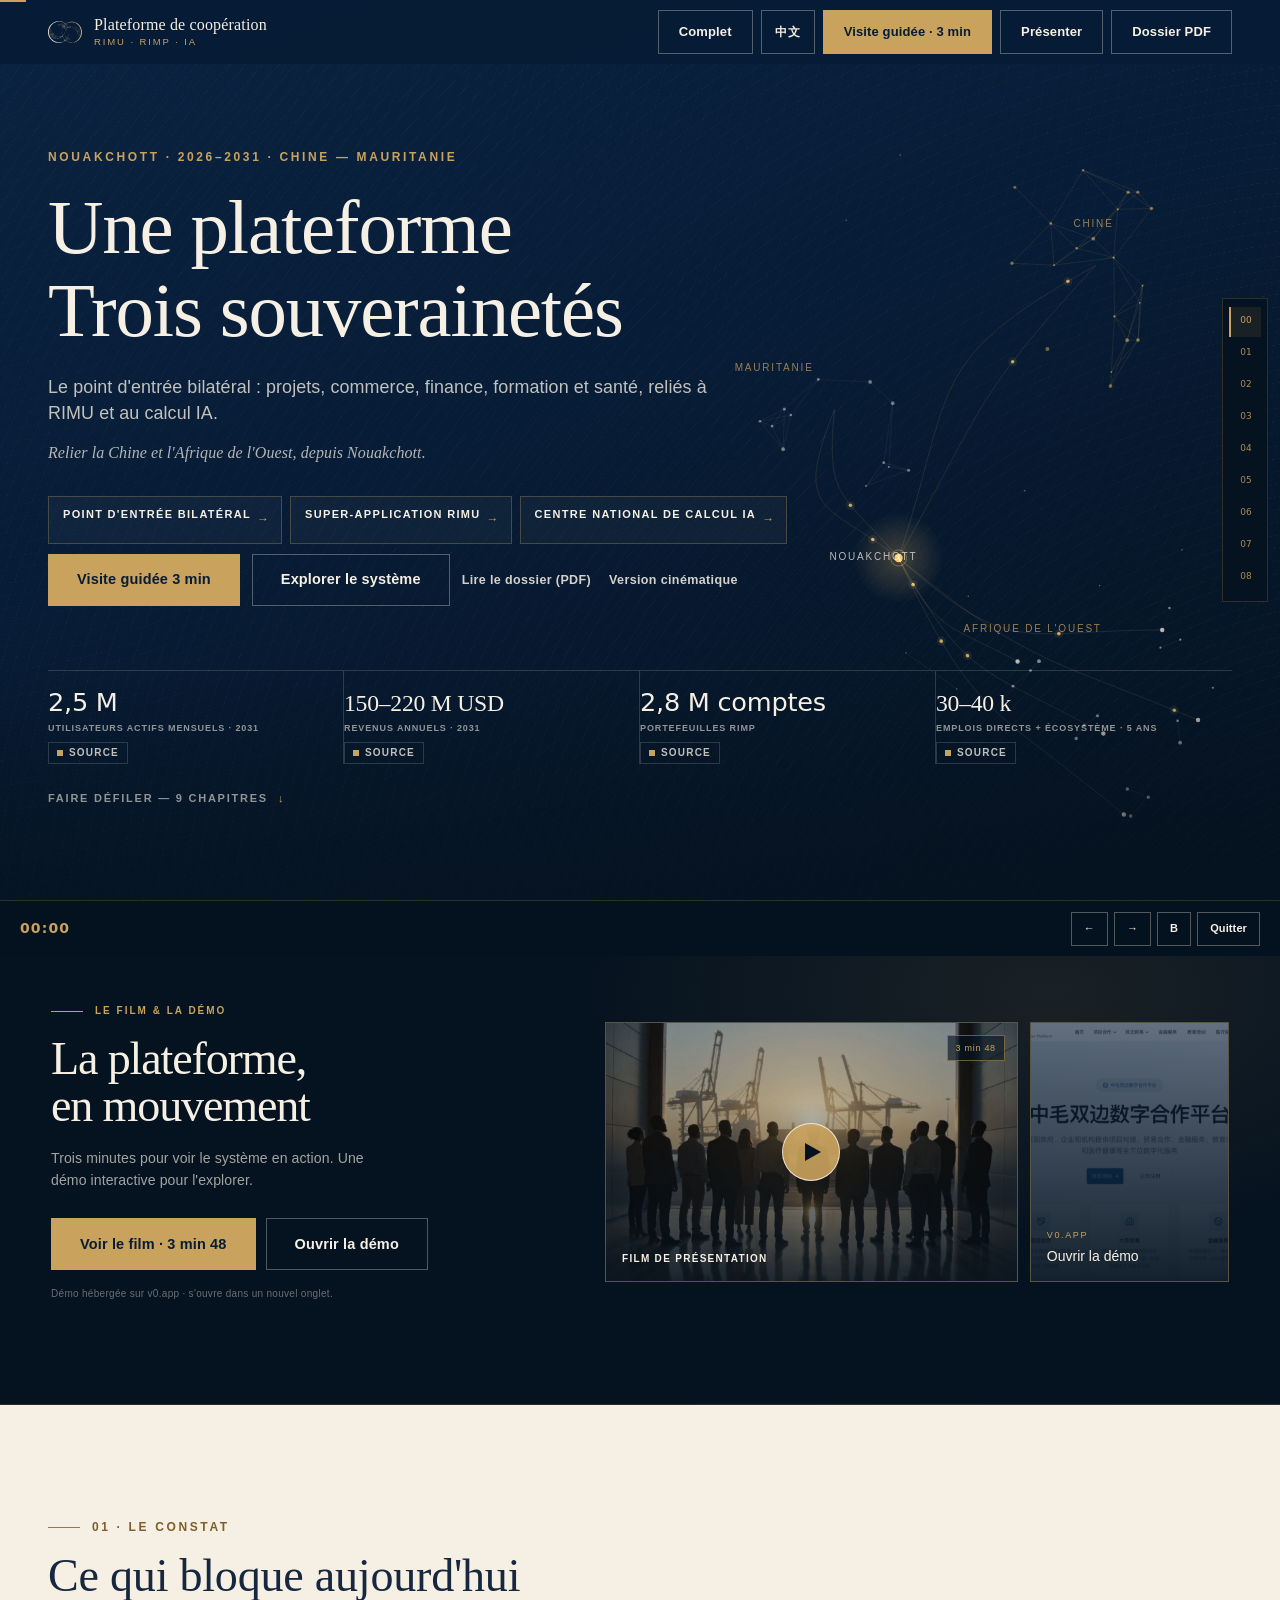
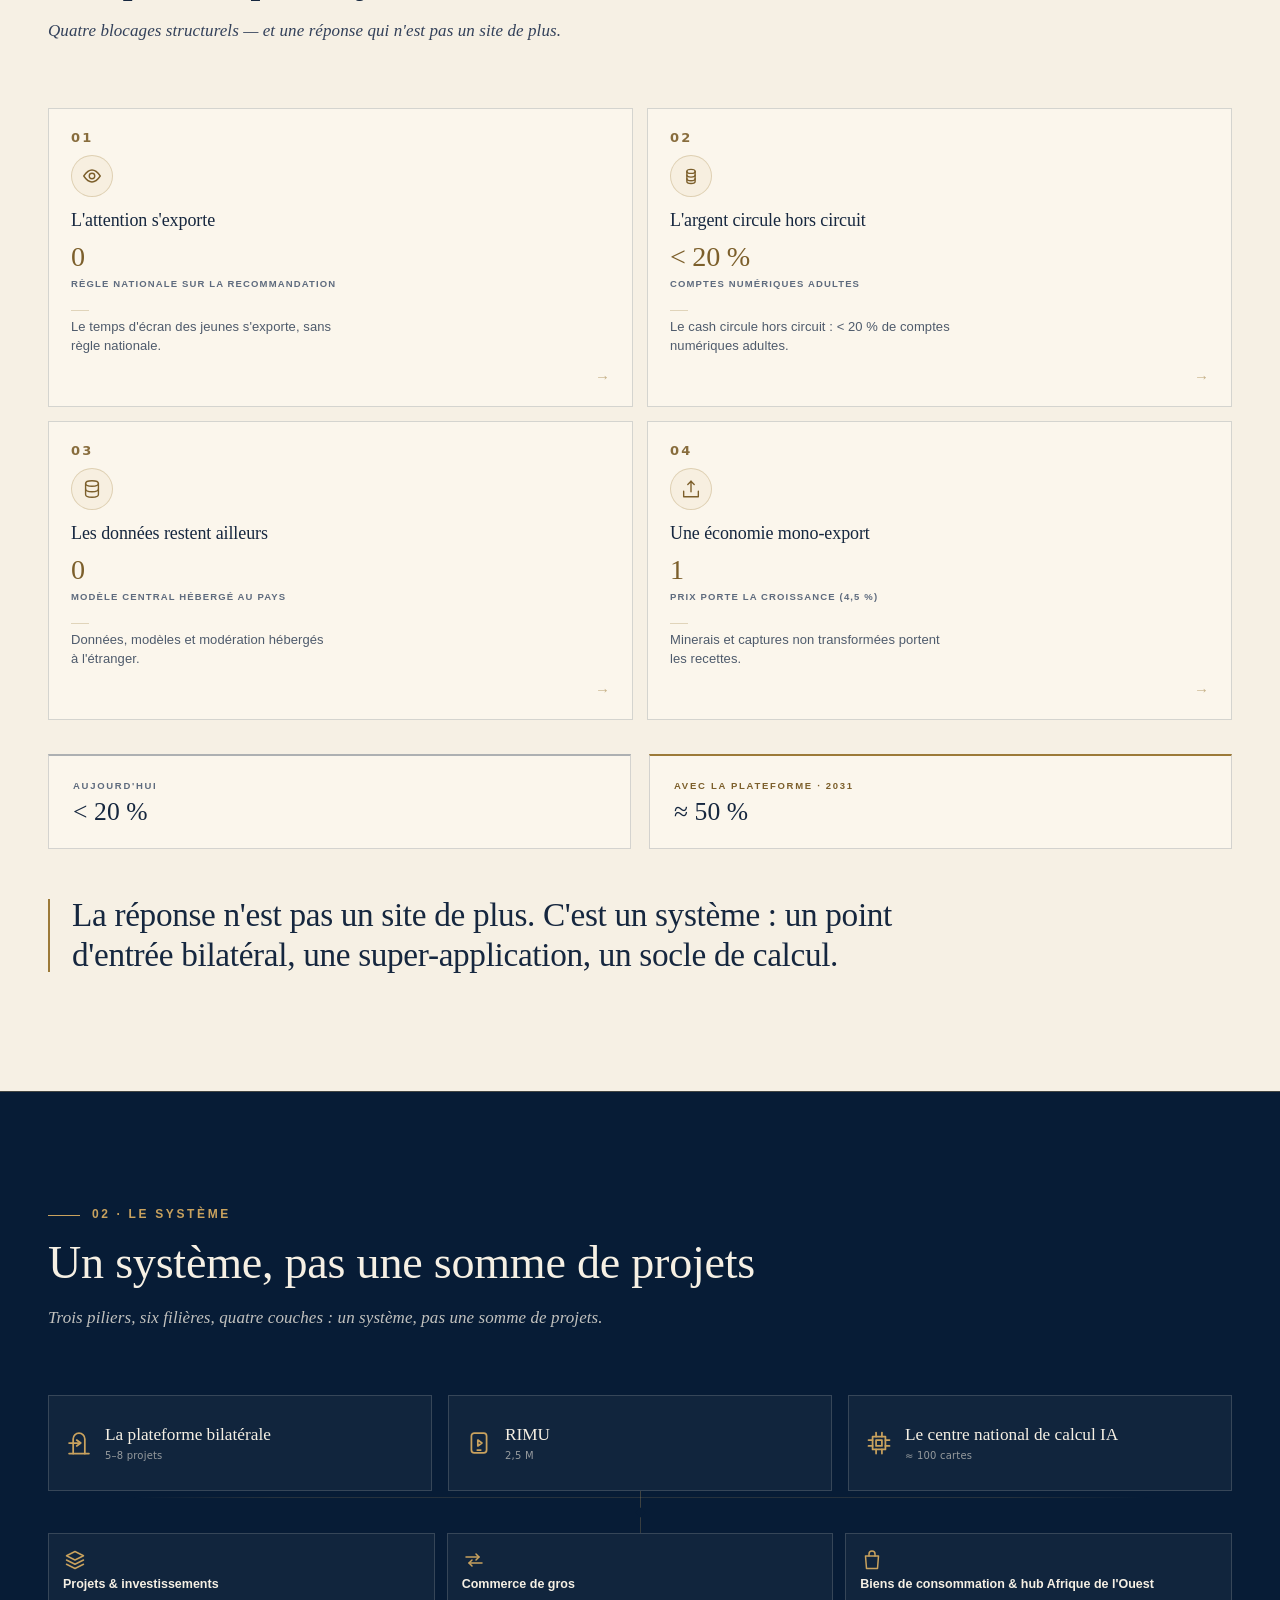
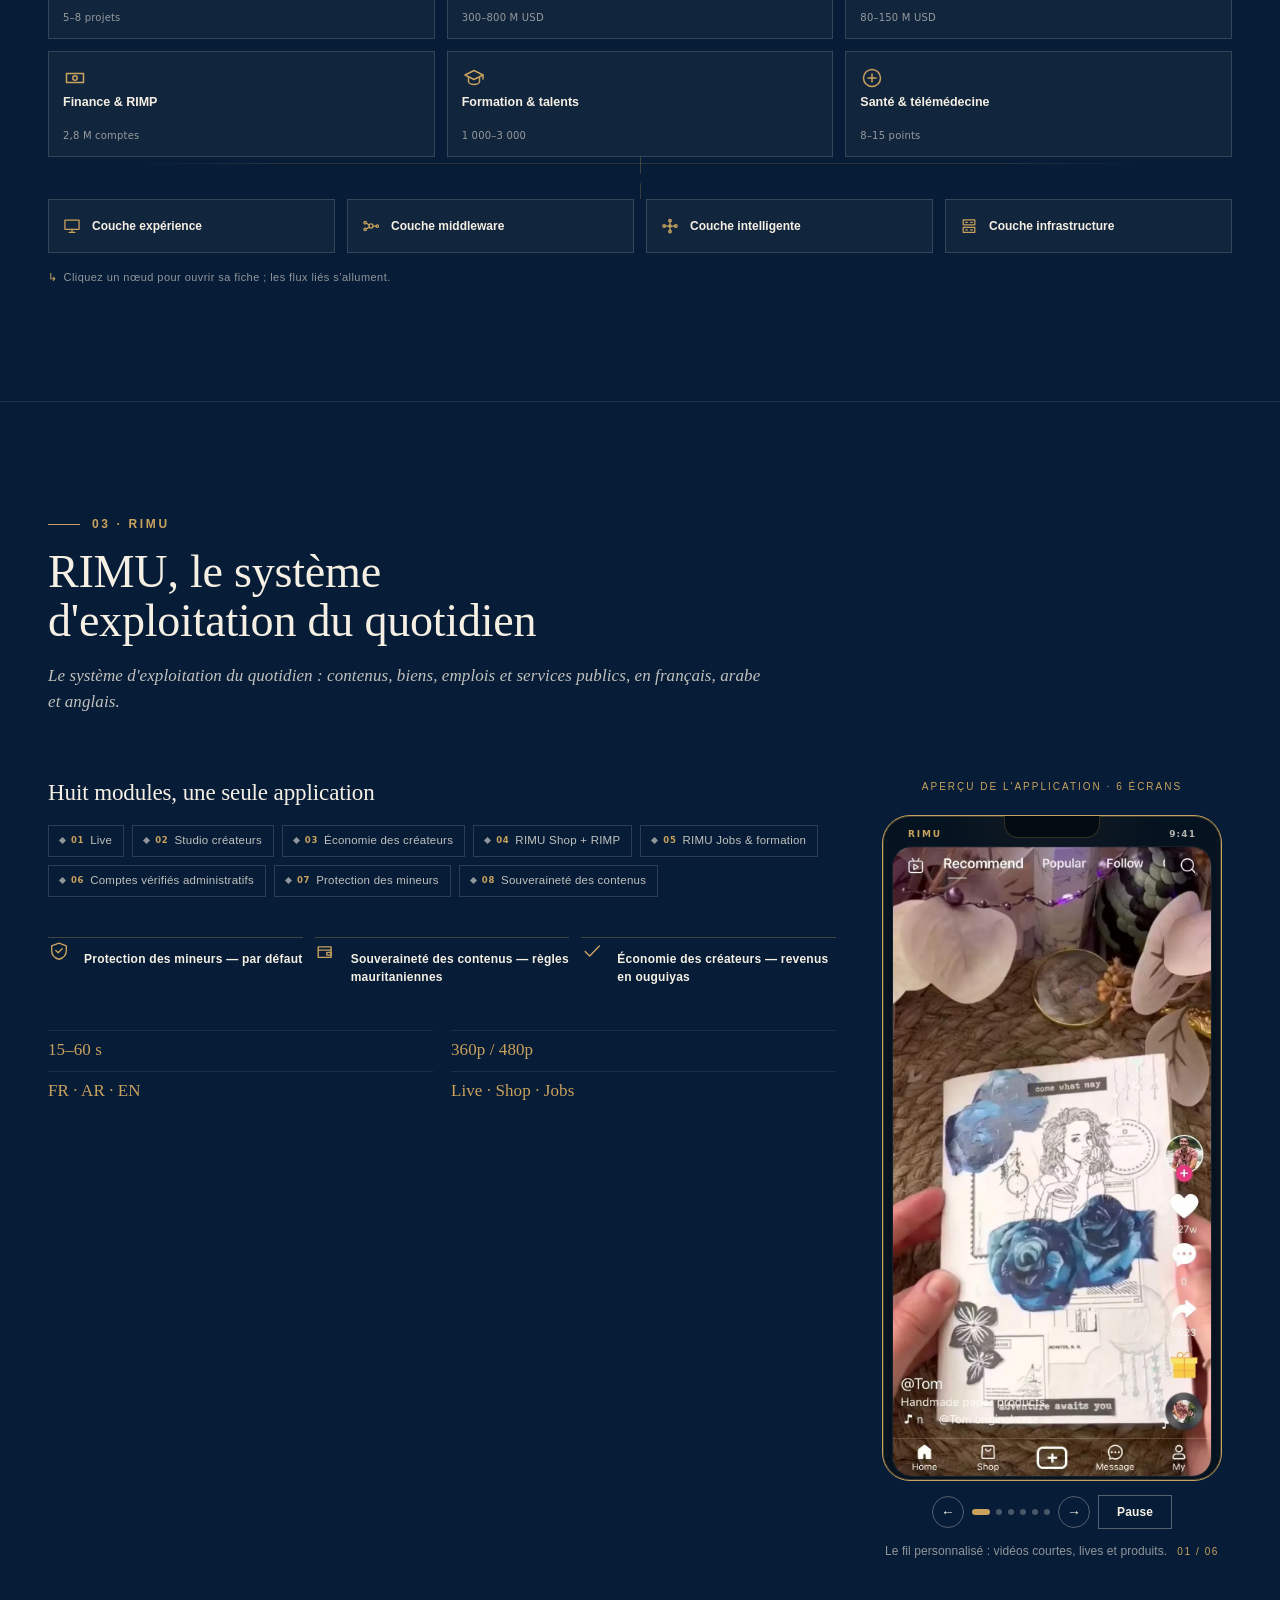
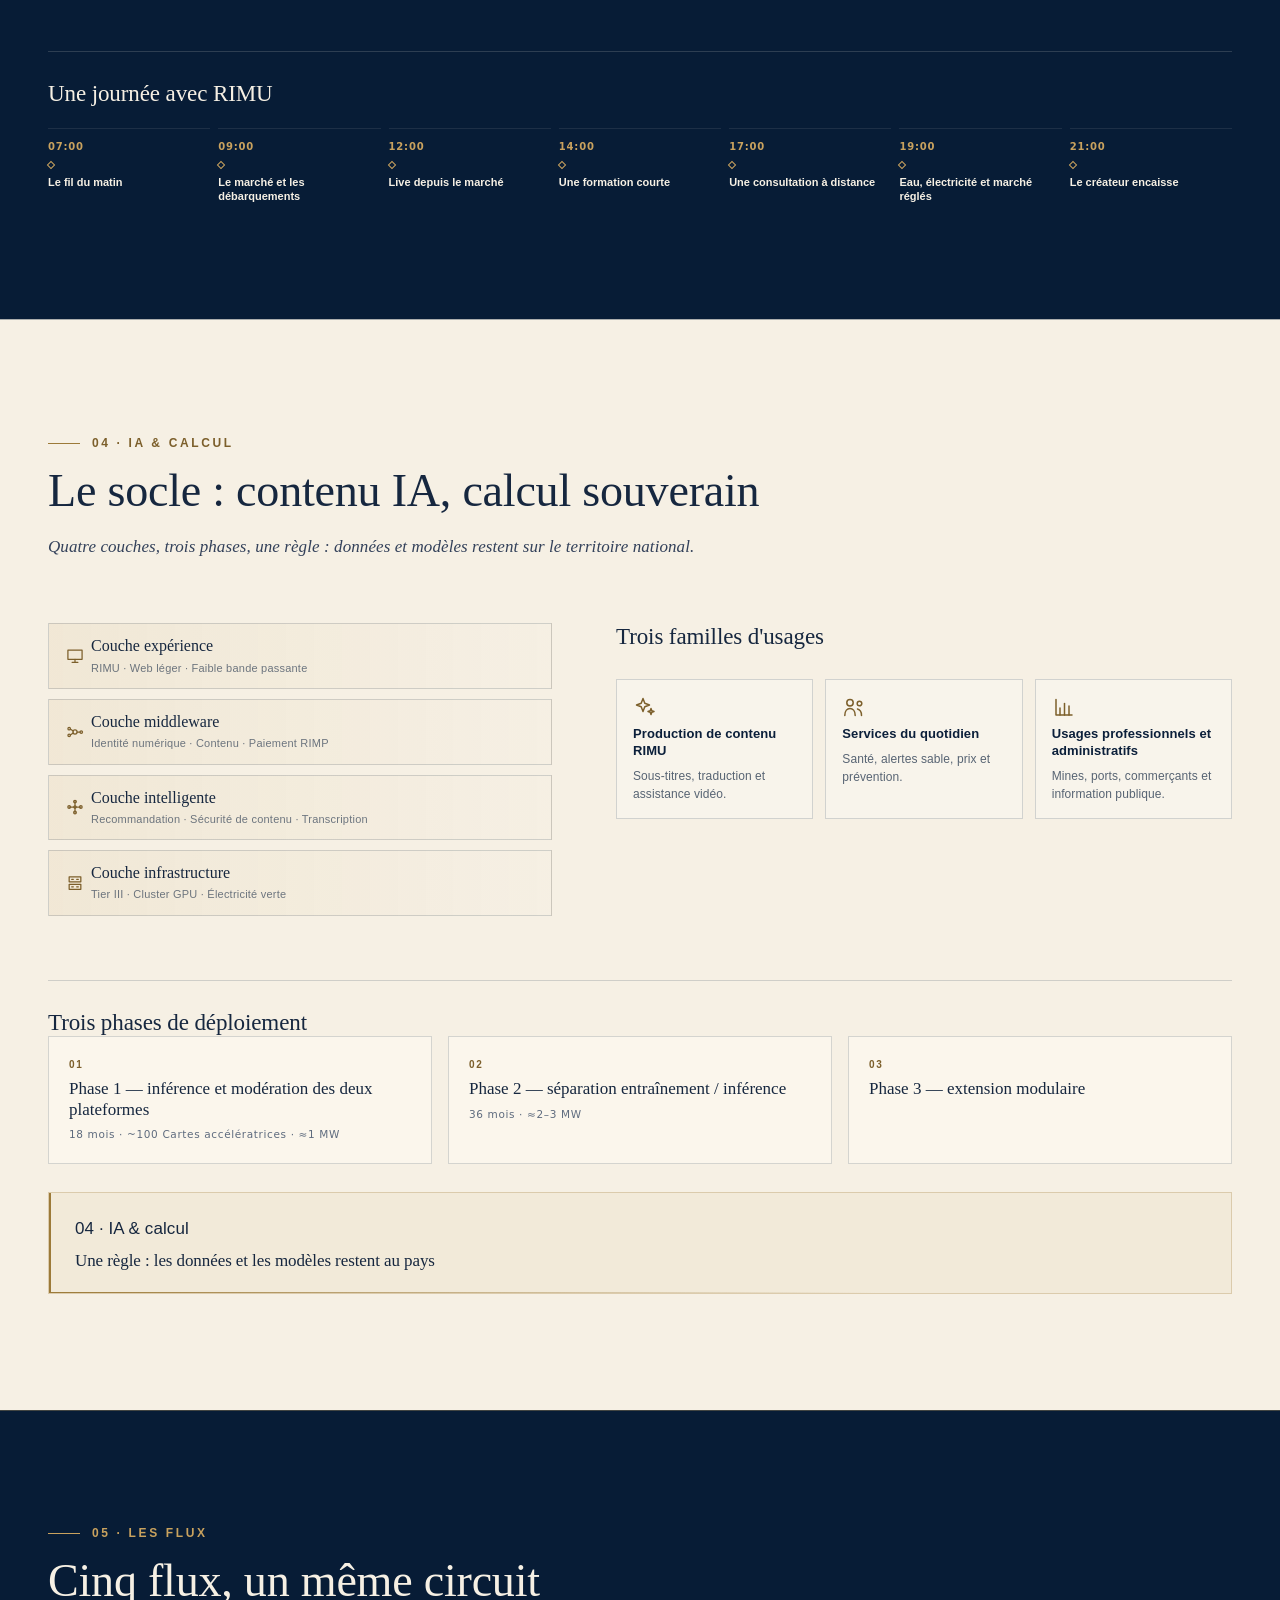
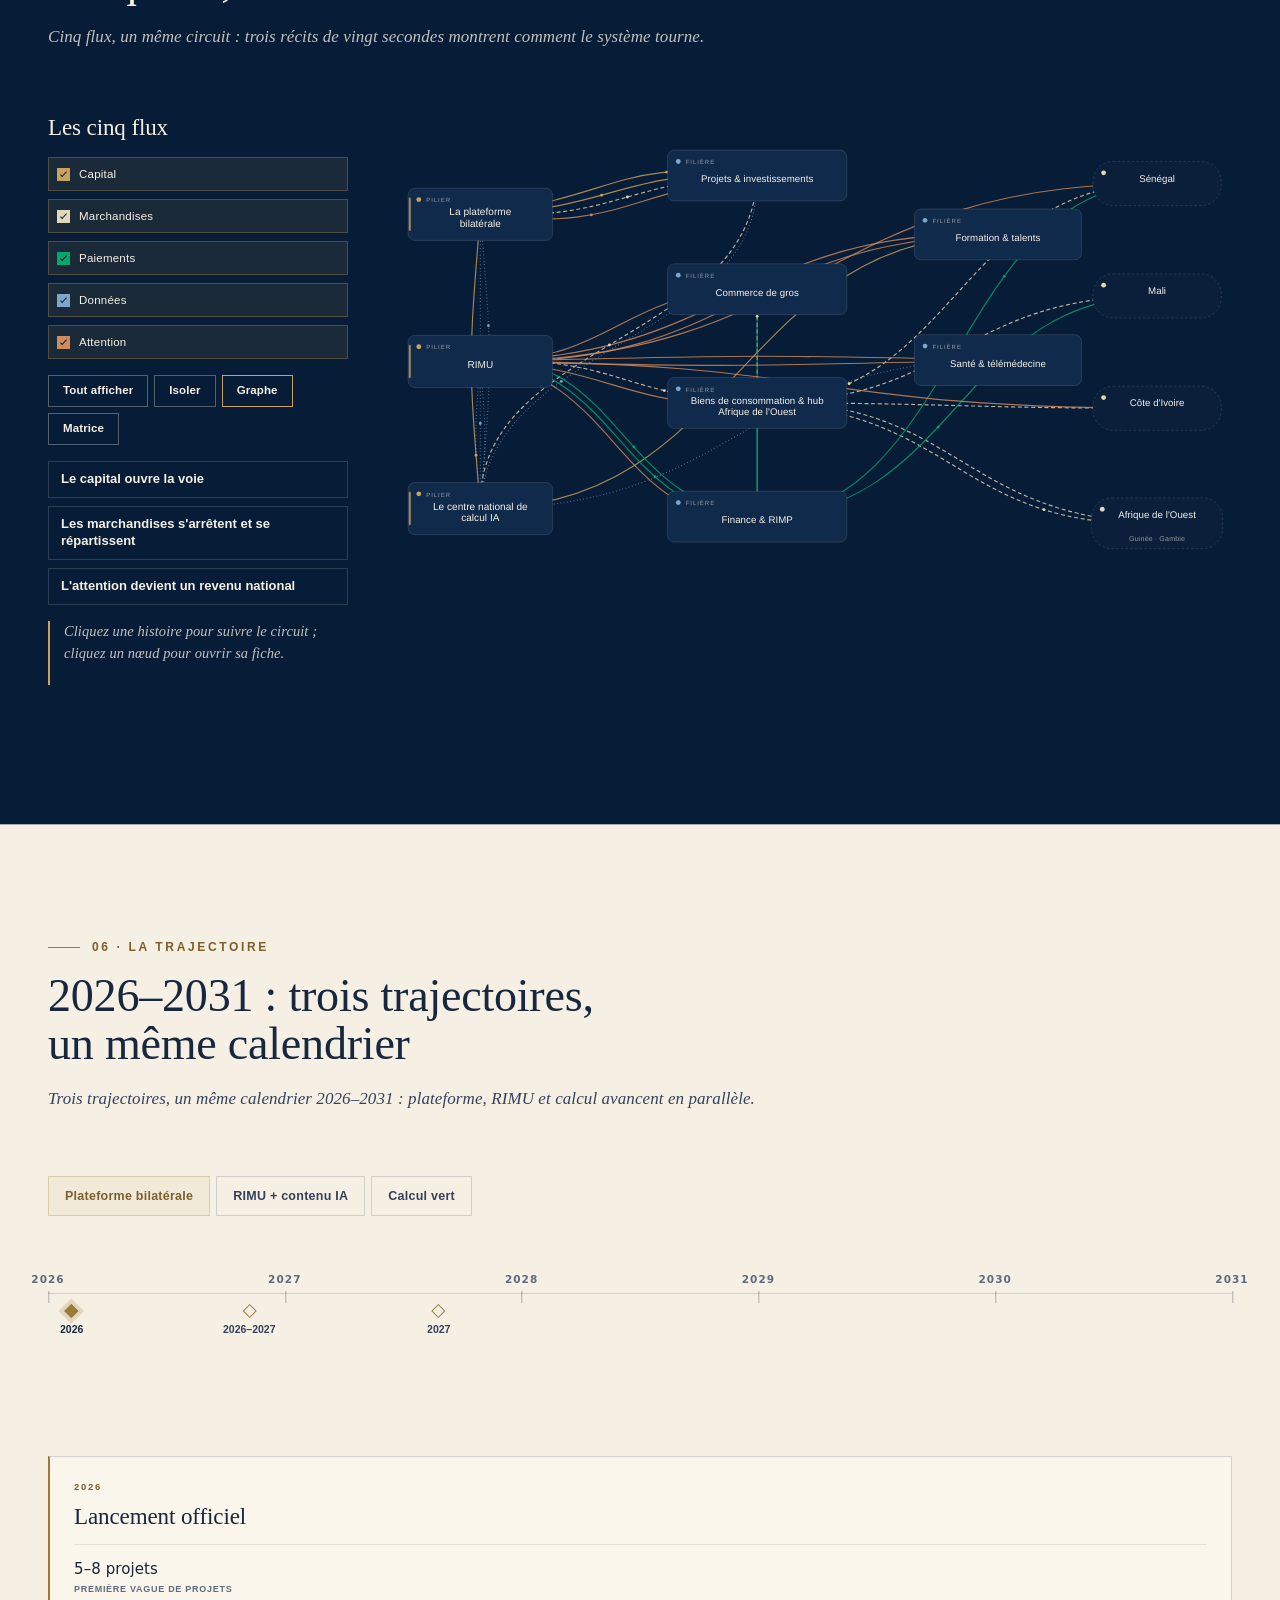
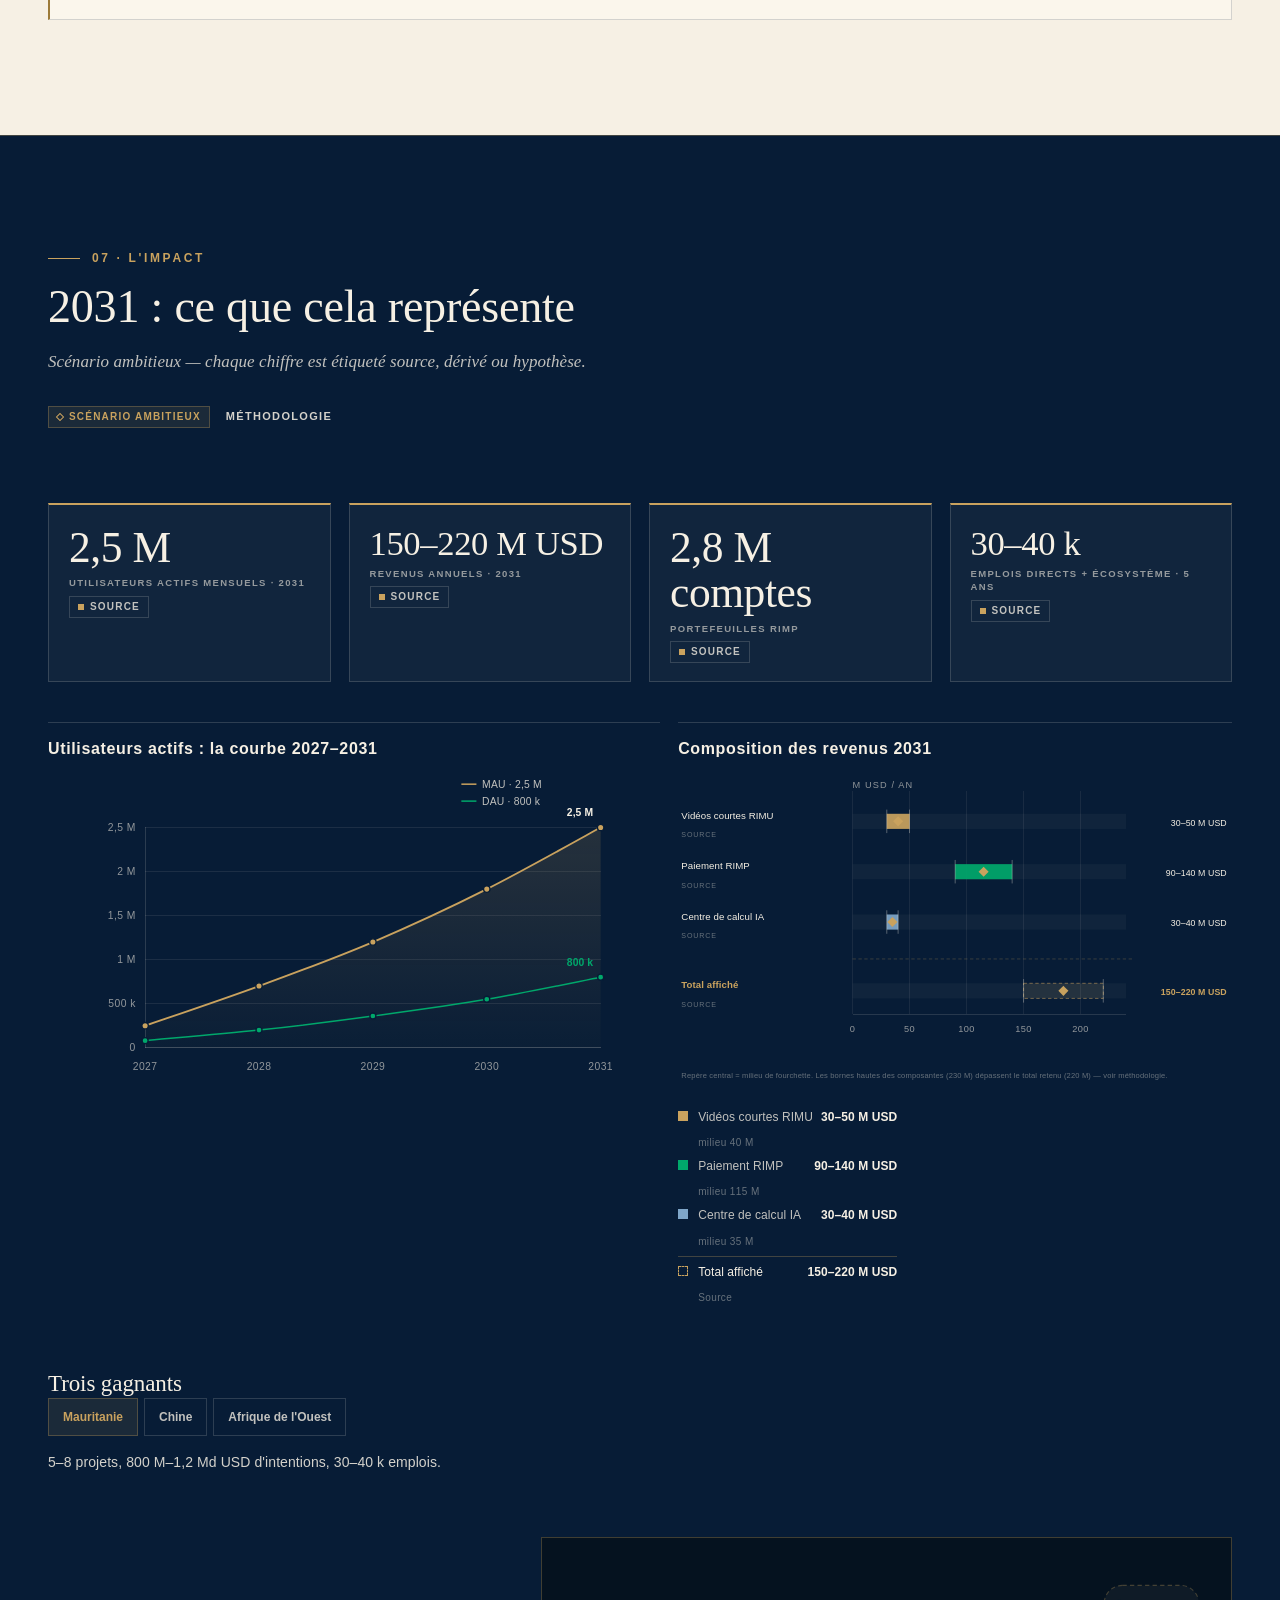
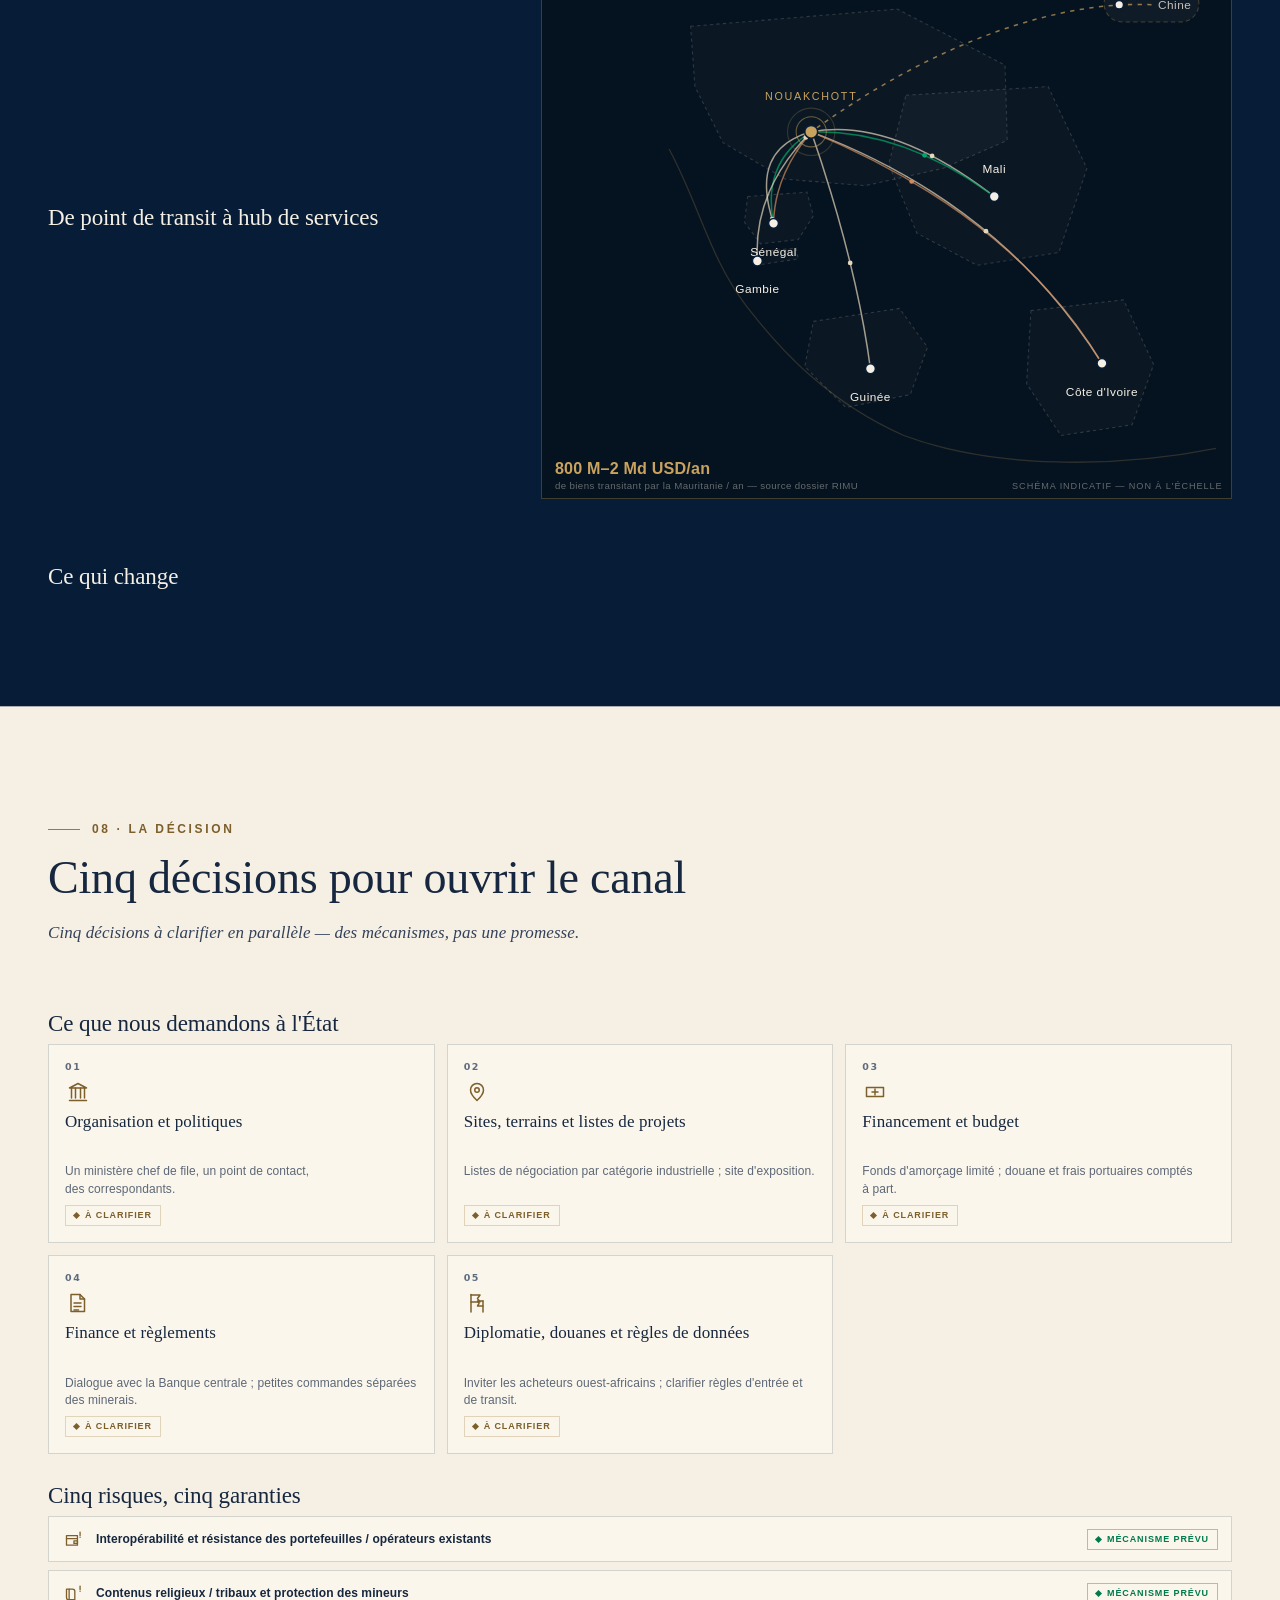
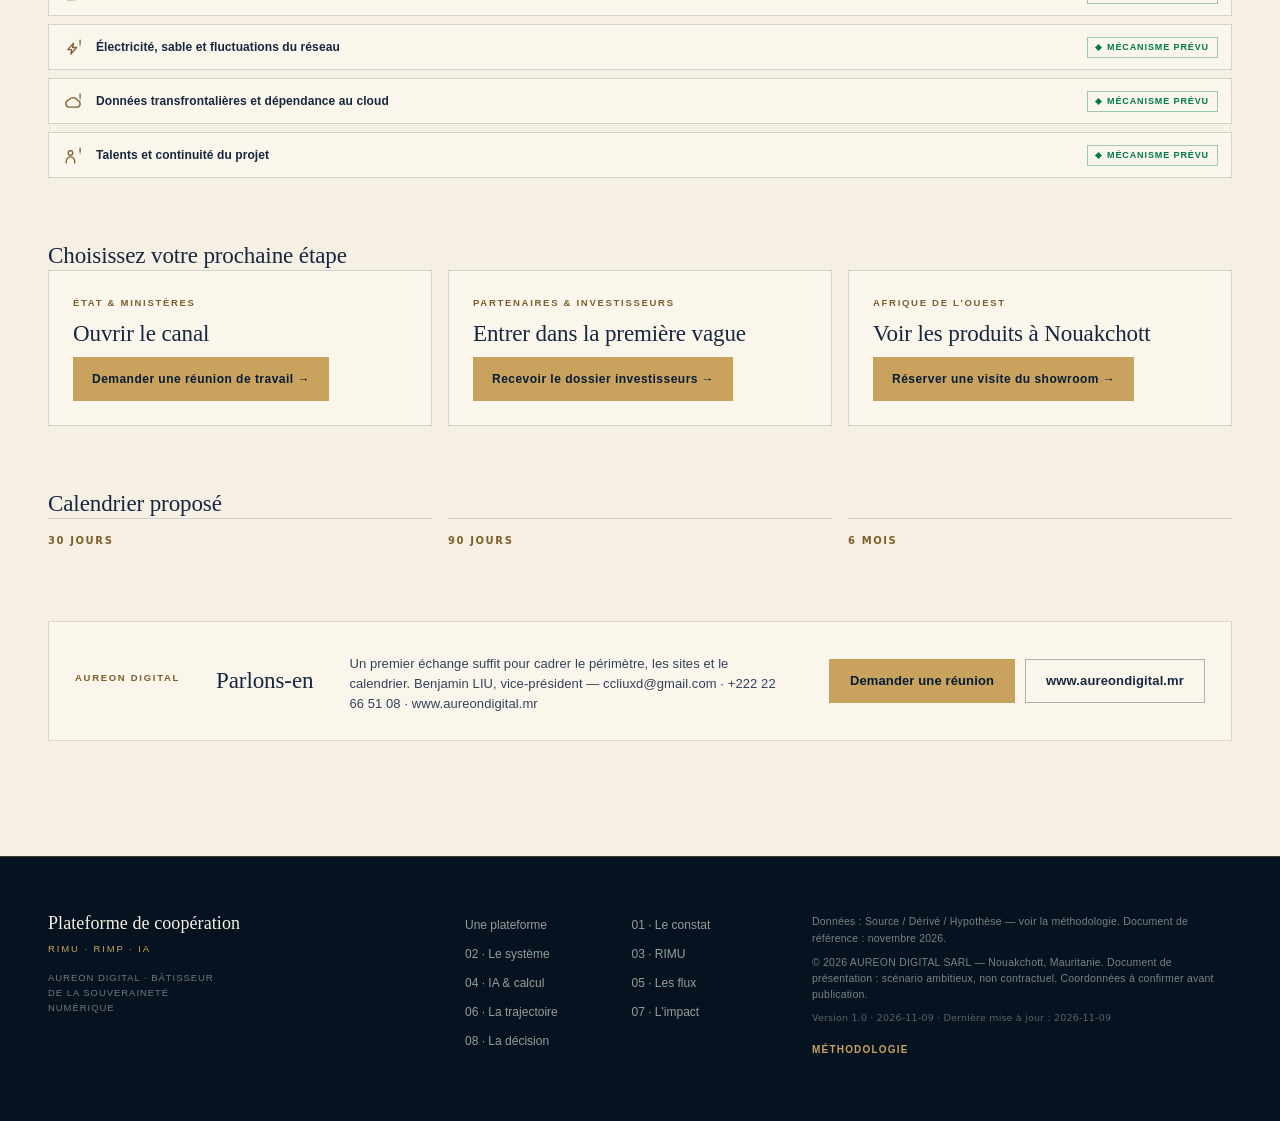
==== site/index.html @ ab5bc8af "Initial commit: web source (site, wireframes, specs, plans)" ====
<!doctype html>
<html lang="fr" data-mode="synthese" data-lang="fr">
<head>
<meta charset="utf-8">
<meta name="viewport" content="width=device-width, initial-scale=1">
<title>Plateforme de coopération — RIMU · RIMP · IA | AUREON DIGITAL</title>
<meta name="description" content="Une plateforme. Trois souverainetés. Le point d'entrée officiel de la coopération sino-mauritanienne : plateforme bilatérale, super-application RIMU, paiement RIMP et centre national de calcul IA.">
<meta property="og:title" content="Une plateforme. Trois souverainetés. — RIMU · RIMP · IA">
<meta property="og:description" content="Coopération sino-mauritanienne : projets, commerce, finance, formation, santé — reliés à une super-application nationale et à un socle de calcul souverain.">
<meta property="og:type" content="website">
<meta property="og:image" content="screenshots/og-cover.png">
<meta name="theme-color" content="#071C36">
<link rel="icon" href="assets/img/logo-mark.svg" type="image/svg+xml">
<link rel="stylesheet" href="assets/css/theme.css">
<link rel="stylesheet" href="assets/css/layout.css">
<link rel="stylesheet" href="assets/css/viz.css">
<link rel="stylesheet" href="assets/css/visual-first.css">
<link rel="stylesheet" href="assets/css/v3-integration.css">
<link rel="stylesheet" href="assets/css/media.css">
</head>
<body>
<a class="skip-link" href="#ch-hero">Aller au contenu</a>

<header id="site-header" class="site-header">
  <div class="header-inner">
    <a class="brand" href="#ch-hero" aria-label="Plateforme de coopération — retour en haut">
      <img class="brand-mark" src="assets/img/logo-mark-reverse.svg" alt="" width="34" height="34">
      <span class="brand-text">
        <span class="brand-name" data-i18n="brand.name">Plateforme de coopération</span>
        <span class="brand-sub" data-i18n="brand.sub">RIMU · RIMP · IA</span>
      </span>
    </a>
    <div class="header-actions">
      <button id="btn-mode" class="btn btn-ghost" type="button" aria-label="Niveau de détail">
        <span class="btn-mode-label" data-i18n="ui.modeSynthese">Synthèse</span>
      </button>
      <button id="btn-lang" class="btn btn-ghost lang-btn" type="button" aria-label="Changer de langue">
        <span class="lang-current">中文</span>
      </button>
      <button id="btn-pitch" class="btn btn-gold" type="button" data-i18n="ui.pitch">Visite guidée · 3 min</button>
      <button id="btn-present" class="btn btn-ghost present-btn" type="button" data-i18n="ui.present">Présenter</button>
      <a id="btn-pdf" class="btn btn-ghost pdf-btn" href="dossier.html" target="_blank" rel="noopener" data-i18n="ui.pdf">Dossier PDF</a>
      <button id="btn-menu" class="btn btn-icon menu-btn" type="button" aria-label="Sommaire">
        <svg width="18" height="18" viewBox="0 0 18 18" aria-hidden="true"><path d="M2 4.5h14M2 9h14M2 13.5h14" stroke="currentColor" stroke-width="1.2" fill="none"/></svg>
      </button>
    </div>
  </div>
</header>

<div id="scroll-progress" aria-hidden="true"><span class="bar"></span></div>
<nav id="chapter-rail" class="chapter-rail" aria-label="Sommaire"></nav>

<main id="app">
  <!-- 00 HERO -->
  <section id="ch-hero" class="chapter hero" data-tone="dark">
    <canvas id="hero-canvas" class="hero-canvas" aria-hidden="true"></canvas>
    <div class="chapter-inner hero-inner">
      <div class="hero-copy">
        <p class="kicker" data-i18n="hero.kicker"></p>
        <h1 class="hero-title"><span data-i18n="hero.title1"></span><span data-i18n="hero.title2"></span></h1>
        <p class="hero-lead lead-short" data-short-key="hero.lead"></p>
        <p class="hero-lead lead-long" data-i18n="hero.lead"></p>
        <p class="hero-sub lead" data-i18n="hero.subline"></p>
        <div id="hero-pillar-chips" class="pillar-chips"></div>
        <div class="hero-ctas">
          <button id="btn-pitch-hero" class="btn btn-gold btn-lg" type="button" data-i18n="hero.ctaPitch"></button>
          <a href="#ch-systeme" class="btn btn-ghost btn-lg" data-i18n="hero.ctaExplore"></a>
          <a href="dossier.html" target="_blank" rel="noopener" class="btn-link" data-i18n="hero.ctaPdf"></a>
          <a href="cinema.html" class="btn-link" data-i18n="hero.ctaCinema"></a>
        </div>
      </div>
      <div class="hero-side" aria-hidden="true">
        <span class="network-label label-china" data-i18n="hero.network.china"></span>
        <span class="network-label label-mauritania" data-i18n="hero.network.mauritania"></span>
        <span class="network-label label-hub" data-i18n="hero.network.hub"></span>
        <span class="network-label label-africa" data-i18n="hero.network.westAfrica"></span>
      </div>
      <div id="hero-kpis" class="hero-kpis"></div>
      <div class="scroll-hint"><span data-i18n="hero.scroll"></span><span class="scroll-arrow" aria-hidden="true">↓</span></div>
    </div>
  </section>

  <!-- FILM & DEMO -->
  <section id="ch-media" class="media-strip" data-tone="dark" aria-labelledby="media-title">
    <div class="media-inner">
      <div class="media-copy reveal">
        <p class="media-kicker" data-i18n="media.kicker"></p>
        <h2 id="media-title" class="media-title" data-i18n="media.title"></h2>
        <p class="media-lead" data-i18n="media.lead"></p>
        <div class="media-actions">
          <button class="btn btn-gold btn-lg" type="button" data-media="video"><span data-i18n="media.videoCta"></span></button>
          <button class="btn btn-ghost btn-lg" type="button" data-media="demo"><span data-i18n="media.demoCta"></span></button>
        </div>
        <p class="media-note" data-i18n="media.note"></p>
      </div>
      <div class="media-cards reveal">
        <button class="media-poster" type="button" data-media="video">
          <img src="assets/img/video-poster.jpg" alt="" width="1280" height="720" loading="lazy">
          <span class="media-shade"></span>
          <span class="media-play" aria-hidden="true"><svg width="18" height="20" viewBox="0 0 18 20"><path d="M1 1l16 9L1 19z" fill="currentColor"/></svg></span>
          <span class="media-duration" data-i18n="media.duration"></span>
          <span class="media-poster-label" data-i18n="media.filmLabel"></span>
        </button>
        <button class="media-demo-card" type="button" data-media="demo">
          <img src="assets/img/demo-preview.jpg" alt="" loading="lazy">
          <span class="media-demo-copy"><span class="media-demo-kicker">v0.app</span><span class="media-demo-title" data-i18n="media.demoCta"></span></span>
        </button>
      </div>
    </div>
  </section>

  <!-- 01 POURQUOI -->
  <section id="ch-pourquoi" class="chapter" data-tone="light">
    <div class="chapter-inner">
      <header class="chapter-head">
        <p class="chapter-kicker" data-i18n="chapters.pourquoi.kicker"></p>
        <h2 class="chapter-title" data-i18n="chapters.pourquoi.title"></h2>
        <p class="chapter-lead lead-short" data-short-key="chapters.pourquoi.lead"></p>
        <p class="chapter-lead lead-long" data-i18n="chapters.pourquoi.lead"></p>
      </header>
      <div id="problems-grid" class="problems-grid"></div>
      <div id="avant-apres" class="avant-apres"></div>
      <p class="transition" data-i18n="chapters.pourquoi.transition"></p>
    </div>
  </section>

  <!-- 02 SYSTEME -->
  <section id="ch-systeme" class="chapter" data-tone="dark">
    <div class="chapter-inner">
      <header class="chapter-head">
        <p class="chapter-kicker" data-i18n="chapters.systeme.kicker"></p>
        <h2 class="chapter-title" data-i18n="chapters.systeme.title"></h2>
        <p class="chapter-lead lead-short" data-short-key="chapters.systeme.lead"></p>
        <p class="chapter-lead lead-long" data-i18n="chapters.systeme.lead"></p>
      </header>
      <div id="system-visual" class="system-visual reveal"></div>
      <div class="system-groups complet-only">
        <div class="system-group">
          <div class="group-head"><span class="group-no">01</span><h3 data-i18n="chapters.systeme.pillarsLabel"></h3></div>
          <div id="pillar-grid" class="pillar-grid"></div>
        </div>
        <div class="system-group">
          <div class="group-head"><span class="group-no">02</span><h3 data-i18n="chapters.systeme.businessesLabel"></h3><div id="stage-legend" class="stage-legend"></div></div>
          <div id="business-grid" class="business-grid"></div>
        </div>
        <div class="system-group">
          <div class="group-head"><span class="group-no">03</span><h3 data-i18n="chapters.systeme.layersLabel"></h3></div>
          <div id="layer-stack" class="layer-stack"></div>
        </div>
      </div>
      <p class="click-hint complet-only" data-i18n="chapters.systeme.hint"></p>
    </div>
  </section>

  <!-- 03 RIMU -->
  <section id="ch-rimu" class="chapter" data-tone="dark">
    <div class="chapter-inner">
      <header class="chapter-head">
        <p class="chapter-kicker" data-i18n="chapters.rimu.kicker"></p>
        <h2 class="chapter-title" data-i18n="chapters.rimu.title"></h2>
        <p class="chapter-lead lead-short" data-short-key="chapters.rimu.lead"></p>
        <p class="chapter-lead lead-long" data-i18n="chapters.rimu.lead"></p>
      </header>
      <div class="rimu-layout">
        <div class="rimu-copy">
          <h3 class="subhead" data-i18n="chapters.rimu.modulesLabel"></h3>
          <div id="module-chips" class="module-chips"></div>
          <div id="rimu-trust" class="rimu-trust"></div>
          <div id="rimu-facts" class="rimu-facts"></div>
        </div>
        <div class="phone-wrap">
          <p id="phone-eyebrow" class="phone-eyebrow"></p>
          <div id="phone" class="phone">
            <div class="phone-notch"></div>
            <div id="phone-status" class="phone-status"><span>RIMU</span><span>9:41</span></div>
            <div id="phone-screen" class="phone-screen phone-carousel" tabindex="0" role="group" aria-roledescription="carrousel" aria-label="Aperçu de l'interface RIMU">
              <div id="phone-track" class="phone-track"></div>
            </div>
          </div>
          <div class="phone-controls">
            <button id="phone-prev" class="phone-arrow" type="button" aria-label="Écran précédent">←</button>
            <div id="phone-dots" class="phone-dots" role="tablist" aria-label="Écrans de l'application"></div>
            <button id="phone-next" class="phone-arrow" type="button" aria-label="Écran suivant">→</button>
            <button id="phone-toggle" class="btn btn-ghost btn-sm" type="button">Pause</button>
          </div>
          <div class="phone-caption-row"><p id="phone-caption" class="phone-caption" aria-live="polite"></p><span id="phone-count" class="phone-count">01 / 06</span></div>
          <p id="phone-demo-note" class="phone-demo-note"></p>
        </div>
      </div>
      <div class="day-block">
        <div class="day-head"><h3 class="subhead" data-i18n="chapters.rimu.dayLabel"></h3><p class="day-hint" data-i18n="chapters.rimu.dayHint"></p></div>
        <div id="day-timeline" class="day-timeline"></div>
      </div>
    </div>
  </section>

  <!-- 04 IA & CALCUL -->
  <section id="ch-ia" class="chapter" data-tone="light">
    <div class="chapter-inner">
      <header class="chapter-head">
        <p class="chapter-kicker" data-i18n="chapters.ia.kicker"></p>
        <h2 class="chapter-title" data-i18n="chapters.ia.title"></h2>
        <p class="chapter-lead lead-short" data-short-key="chapters.ia.lead"></p>
        <p class="chapter-lead lead-long" data-i18n="chapters.ia.lead"></p>
      </header>
      <div class="ia-layout">
        <div id="layer-3d" class="layer-3d"></div>
        <div class="ai-main">
          <h3 class="subhead" data-i18n="chapters.ia.groupsLabel"></h3>
          <div id="ai-short" class="ai-short synthese-only"></div>
          <div id="ai-tabs" class="ai-tabs complet-only"></div>
          <div id="ai-panel" class="ai-panel complet-only"></div>
        </div>
      </div>
      <div class="phases-block">
        <h3 class="subhead" data-i18n="chapters.ia.phasesLabel"></h3>
        <div id="compute-phases" class="phases"></div>
      </div>
      <div id="sovereignty" class="callout sovereignty"></div>
    </div>
  </section>

  <!-- 05 FLUX -->
  <section id="ch-flux" class="chapter" data-tone="dark" data-view="graph">
    <div class="chapter-inner">
      <header class="chapter-head">
        <p class="chapter-kicker" data-i18n="chapters.flux.kicker"></p>
        <h2 class="chapter-title" data-i18n="chapters.flux.title"></h2>
        <p class="chapter-lead lead-short" data-short-key="chapters.flux.lead"></p>
        <p class="chapter-lead lead-long" data-i18n="chapters.flux.lead"></p>
      </header>
      <div class="flow-layout">
        <aside class="flow-side">
          <h3 class="subhead" data-i18n="chapters.flux.legendLabel"></h3>
          <div id="flow-legend" class="flow-legend"></div>
          <div id="flow-controls" class="flow-controls"></div>
          <div id="story-chips" class="story-chips"></div>
          <p id="story-caption" class="story-caption"></p>
          <div id="story-progress" class="story-progress" aria-hidden="true"></div>
        </aside>
        <div class="flow-main">
          <div id="flow-story-hud" class="flow-story-hud" hidden>
            <div class="hud-top">
              <span class="hud-kicker"></span>
              <div class="hud-actions">
                <button type="button" class="btn btn-ghost btn-sm" data-hud="pause"></button>
                <button type="button" class="btn btn-ghost btn-sm" data-hud="replay"></button>
                <button type="button" class="btn btn-icon hud-close" data-hud="close" aria-label="Fermer">✕</button>
              </div>
            </div>
            <div id="flow-story-hud-caption" class="hud-caption" aria-live="polite"></div>
            <div id="flow-story-hud-progress" class="hud-progress" aria-hidden="true"></div>
          </div>
          <div id="flow-canvas" class="flow-canvas"></div>
          <p id="flow-drag-hint" class="flow-drag-hint"></p>
          <p id="flow-matrix-note" class="flow-matrix-note"></p>
          <div id="flow-matrix" class="flow-matrix"></div>
          <p class="hint" data-i18n="chapters.flux.hint"></p>
        </div>
      </div>
    </div>
  </section>

  <!-- 06 TRAJECTOIRE -->
  <section id="ch-trajectoire" class="chapter" data-tone="light">
    <div class="chapter-inner">
      <header class="chapter-head">
        <p class="chapter-kicker" data-i18n="chapters.trajectoire.kicker"></p>
        <h2 class="chapter-title" data-i18n="chapters.trajectoire.title"></h2>
        <p class="chapter-lead lead-short" data-short-key="chapters.trajectoire.lead"></p>
        <p class="chapter-lead lead-long" data-i18n="chapters.trajectoire.lead"></p>
      </header>
      <div class="roadmap">
        <div id="track-tabs" class="track-tabs"></div>
        <div class="timeline-wrap">
          <div id="timeline-axis" class="timeline-axis"></div>
          <div id="timeline" class="timeline"></div>
        </div>
        <div id="timeline-detail" class="timeline-detail"></div>
        <p class="note" data-i18n="chapters.trajectoire.note"></p>
      </div>
    </div>
  </section>

  <!-- 07 IMPACT -->
  <section id="ch-impact" class="chapter" data-tone="dark">
    <div class="chapter-inner">
      <header class="chapter-head">
        <p class="chapter-kicker" data-i18n="chapters.impact.kicker"></p>
        <h2 class="chapter-title" data-i18n="chapters.impact.title"></h2>
        <p class="chapter-lead lead-short" data-short-key="chapters.impact.lead"></p>
        <p class="chapter-lead lead-long" data-i18n="chapters.impact.lead"></p>
        <div class="head-actions"><span id="scenario-badge" class="badge badge-scenario"></span><button class="btn-link methodo-link" type="button" data-methodo="1" data-i18n="ui.methodology"></button></div>
      </header>
      <div id="impact-kpis" class="impact-kpis"></div>
      <div class="charts">
        <div class="chart-card"><h3 class="subhead" data-i18n="chapters.impact.chartMauTitle"></h3><div id="chart-mau" class="chart"></div></div>
        <div class="chart-card"><h3 class="subhead" data-i18n="chapters.impact.chartRevenueTitle"></h3><div id="chart-revenue" class="chart"></div><div id="revenue-legend" class="revenue-legend"></div></div>
      </div>
      <div class="win-block">
        <h3 class="subhead" data-i18n="chapters.impact.winLabel"></h3>
        <div id="win-tabs" class="win-tabs"></div>
        <div id="win-panel" class="win-panel"></div>
      </div>
      <div class="map-block">
        <div class="map-copy"><h3 class="subhead" data-i18n="chapters.impact.mapLabel"></h3><p data-i18n="chapters.impact.mapLead"></p></div>
        <div id="map-canvas" class="map-canvas"></div>
      </div>
      <div class="transformation">
        <h3 class="subhead" data-i18n="chapters.impact.transformationLabel"></h3>
        <div id="transformation" class="transformation-grid"></div>
      </div>
    </div>
  </section>

  <!-- 08 DECISION -->
  <section id="ch-decision" class="chapter" data-tone="light">
    <div class="chapter-inner">
      <header class="chapter-head">
        <p class="chapter-kicker" data-i18n="chapters.decision.kicker"></p>
        <h2 class="chapter-title" data-i18n="chapters.decision.title"></h2>
        <p class="chapter-lead lead-short" data-short-key="chapters.decision.lead"></p>
        <p class="chapter-lead lead-long" data-i18n="chapters.decision.lead"></p>
      </header>
      <div class="decision-layout">
        <div class="supports-block">
          <h3 class="subhead" data-i18n="chapters.decision.supportsLabel"></h3>
          <p class="sublead" data-i18n="chapters.decision.supportsLead"></p>
          <div id="decision-tiles" class="decision-tiles synthese-only"></div>
          <div id="supports" class="supports complet-only"></div>
        </div>
        <div class="risks-block">
          <h3 class="subhead" data-i18n="chapters.decision.risksLabel"></h3>
          <p class="sublead" data-i18n="chapters.decision.risksLead"></p>
          <div id="risk-gauges" class="risk-gauges synthese-only"></div>
          <div id="risks" class="risks complet-only"></div>
        </div>
      </div>
      <div class="cta-block">
        <h3 class="subhead" data-i18n="chapters.decision.ctaLabel"></h3>
        <div id="cta-cards" class="ctas"></div>
      </div>
      <div class="next-block">
        <h3 class="subhead" data-i18n="chapters.decision.nextLabel"></h3>
        <div id="next-steps" class="next-steps"></div>
      </div>
      <div id="contact" class="contact"></div>
      <p class="disclaimer" data-i18n="chapters.decision.disclaimer"></p>
    </div>
  </section>
</main>

<footer id="site-footer" class="site-footer">
  <div class="footer-inner">
    <div class="footer-brand">
      <span class="footer-name" data-i18n="brand.name">Plateforme de coopération</span>
      <span class="footer-sub" data-i18n="brand.sub">RIMU · RIMP · IA</span>
      <span class="footer-sign" data-i18n="brand.signature">AUREON DIGITAL · Bâtisseur de la souveraineté numérique</span>
    </div>
    <nav id="footer-nav" class="footer-nav" aria-label="Sommaire"></nav>
    <div class="footer-meta">
      <p data-i18n="footer.sources"></p>
      <p data-i18n="footer.legal"></p>
      <p class="footer-version" data-i18n="footer.version"></p>
      <button class="btn-link" type="button" data-methodo="1" data-i18n="ui.methodology"></button>
    </div>
  </div>
</footer>

<!-- DRAWER -->
<div id="drawer-root" class="drawer-root" aria-hidden="true">
  <div id="drawer-overlay" class="drawer-overlay"></div>
  <aside id="drawer" class="drawer" role="dialog" aria-modal="true" aria-labelledby="drawer-title">
    <header class="drawer-head">
      <div class="drawer-head-copy">
        <p id="drawer-kicker" class="drawer-kicker"></p>
        <h2 id="drawer-title" class="drawer-title"></h2>
        <p id="drawer-tagline" class="drawer-tagline"></p>
      </div>
      <button id="drawer-close" class="btn btn-icon drawer-close" type="button" aria-label="Fermer la fiche">
        <svg width="18" height="18" viewBox="0 0 18 18" aria-hidden="true"><path d="M3 3l12 12M15 3L3 15" stroke="currentColor" stroke-width="1.3" fill="none"/></svg>
      </button>
    </header>
    <div class="drawer-meta"><span id="drawer-stage" class="stage-badge"></span><span id="drawer-type" class="drawer-type"></span></div>
    <div id="drawer-kpis" class="drawer-kpis"></div>
    <div id="drawer-tabs" class="drawer-tabs" role="tablist"></div>
    <div id="drawer-body" class="drawer-body" role="tabpanel" tabindex="0"></div>
    <footer class="drawer-foot">
      <button id="drawer-connections" class="btn btn-ghost btn-sm" type="button" data-i18n="ui.seeConnections">Voir les connexions</button>
      <button id="drawer-roadmap" class="btn btn-ghost btn-sm" type="button" data-i18n="ui.seeRoadmap">Feuille de route</button>
      <button id="drawer-share" class="btn btn-ghost btn-sm" type="button" data-i18n="ui.share">Partager</button>
    </footer>
  </aside>
</div>

<!-- METHODOLOGIE -->
<div id="methodo-root" class="modal-root" aria-hidden="true">
  <div class="modal-overlay" data-close-modal="methodo"></div>
  <div class="modal" role="dialog" aria-modal="true" aria-labelledby="methodo-title">
    <header class="modal-head"><h2 id="methodo-title" data-i18n="ui.methodology">Méthodologie</h2><button class="btn btn-icon" type="button" data-close-modal="methodo" aria-label="Fermer">✕</button></header>
    <div id="methodo-body" class="modal-body"></div>
  </div>
</div>

<!-- PITCH -->
<div id="pitch-root" class="pitch-root" aria-hidden="true">
  <div class="pitch-overlay"></div>
  <div class="pitch-panel" role="dialog" aria-modal="false" aria-labelledby="pitch-title">
    <div class="pitch-top">
      <div class="pitch-head"><span id="pitch-scene-no" class="pitch-no"></span><h2 id="pitch-title" class="pitch-title"></h2></div>
      <button id="pitch-close" class="btn btn-icon" type="button" aria-label="Quitter la visite">✕</button>
    </div>
    <div id="pitch-progress" class="pitch-progress"></div>
    <p id="pitch-caption" class="pitch-caption"></p>
    <div id="pitch-controls" class="pitch-controls"></div>
  </div>
</div>

<!-- PRESENTER -->
<div id="presenter-bar" class="presenter-bar" aria-hidden="true">
  <span id="presenter-timer" class="presenter-timer">00:00</span>
  <span id="presenter-chapter" class="presenter-chapter"></span>
  <div class="presenter-nav">
    <button id="presenter-prev" class="btn btn-ghost btn-sm" type="button">←</button>
    <button id="presenter-next" class="btn btn-ghost btn-sm" type="button">→</button>
    <button id="presenter-black" class="btn btn-ghost btn-sm" type="button">B</button>
    <button id="presenter-exit" class="btn btn-ghost btn-sm" type="button" data-i18n="ui.exit">Quitter</button>
  </div>
</div>


<!-- FILM / DEMO MODAL -->
<div id="media-root" class="media-root" aria-hidden="true">
  <div class="media-overlay" data-media-close></div>
  <div class="media-dialog" role="dialog" aria-modal="true" aria-labelledby="media-modal-title">
    <header class="media-modal-head">
      <div><p class="media-modal-kicker" data-i18n="media.kicker"></p><h2 id="media-modal-title"></h2></div>
      <button class="btn btn-icon media-modal-close" type="button" data-media-close aria-label="Fermer">✕</button>
    </header>
    <div id="media-modal-body" class="media-modal-body"></div>
  </div>
</div>

<script src="assets/js/content.js"></script>
<script src="assets/js/data.js"></script>
<script src="assets/js/icons.js"></script>
<script src="assets/js/short-copy.js"></script>
<script src="assets/js/viz.js"></script>
<script src="assets/js/app.js"></script>
</body>
</html>
---- site/assets/css/theme.css ----
/* ==========================================================================
   theme.css — AUREON DIGITAL · Plateforme de coopération
   Design tokens, typography, components, motion, responsive behaviours.
   Owner: visual-builder. Single file, UTF-8, no external font/image/CDN.

   SCOPE / INTERFACE
   - Owns: tokens, base typography, UI components, motion, component-level
     responsive behaviour, .no-print/.print-only helpers.
   - Does NOT own: section-level grids (.chapter-inner/.hero-kpis/.problems-grid/
     .pillar-grid/.business-grid/.layer-stack/.rimu-layout/.ia-layout/
     .flow-layout/.decision-layout/.site-footer grid... those live in layout.css),
     charts/SVG internals (viz.css + viz.js), print pages (print.css).
   - DOM contract for content injected by app.js (theme.css styles these class
     names; if app.js uses different names, add aliases here and tell Lead):
       cards ........ .card .problem-card .pillar-card .business-card
                      .layer-row .risk-card .cta-card .chart-card
       card parts ... .card-no .card-title .card-body .card-meta .card-foot
                      .card-link .card-arrow
       kpi .......... .kpi-mini .kpi-block .kpi-label .kpi-value .kpi-unit
                      .kpi-meta .kpi-source
       metrics ...... .metrics .metric .metric-value .metric-label
       badges ....... .badge .badge-source .badge-derived .badge-hypothesis
                      .badge-scenario .stage-badge (data-stage/class variants)
       compare ...... .compare-card .compare-head .compare-label .compare-value
                      .compare-list .compare-item
       rail ......... #chapter-rail > .rail-item > .rail-num + .rail-label
       drawer ....... .drawer-tab .drawer-kpi .drawer-section .acc-item
       phone ........ .phone-tab .phone-nav-item .screen-head .screen-card
                      .screen-title .screen-row .screen-thumb .screen-line
       flow ......... .flow-check .flow-line .flow-dot .flow-name .story-chip
       timeline ..... .track-tab .timeline-milestone .milestone-node
                      .milestone-label .milestone-year .milestone-value
       accordion .... .support-row .support-head .support-body .support-no
       load/empty ... .loader .loading-line .empty-state .hint .toast
       reveal ....... .reveal / [data-reveal] + .is-visible (or .is-in)
                      app.js adds .is-visible when entering viewport; reduced
                      motion shows content directly. Never hides content w/o JS.
   ========================================================================== */

/* ==========================================================================
   0. PRIMITIVE TOKENS (never use directly inside components below;
      semantic tokens only — primitives are re-exported for viz/print)
   ========================================================================== */
:root {
  /* brand palette */
  --c-navy-950: #05121F;
  --c-navy-900: #071C36;
  --c-navy-800: #0B1F3A;
  --c-navy-700: #102A4C;
  --c-navy-600: #17395F;
  --c-ivory-050: #FBF6EC;
  --c-ivory-100: #F6F0E4;
  --c-ivory-200: #EFE6D6;
  --c-ivory-300: #E4D6BB;
  --c-gold-500: #C9A25E;
  --c-gold-600: #B08A46;
  --c-gold-700: #9C7A38;
  --c-gold-800: #7C5F2B;
  --c-gold-100: #E9D9B8;
  --c-green-500: #00A86B;
  --c-green-600: #00794D;
  --c-steel-400: #7FA6C9;
  --c-steel-600: #33627F;
  --c-copper-400: #D08A5C;
  --c-copper-600: #9A5230;
  --c-ink-900: #16273F;
  --c-ink-700: #33415A;
  --c-ink-500: #5E6B7E;
  --c-ink-400: #6A7688;
  --c-ink-300: #8C8478;
  --c-white: #FFFFFF;

  /* compatibility aliases used by layout.css / inline app JS */
  --navy: var(--c-navy-900);
  --ivory: var(--c-ivory-100);
  --gold: var(--c-gold-700);          /* re-declared semantically below */
  --gold-hover: #D5AF6C;

  /* fonts — system first, no webfont downloads */
  --ff-display: 'Didot', 'Playfair Display', 'Cormorant Garamond', Georgia, 'Times New Roman', serif;
  --ff-body: 'Avenir Next', 'Nunito Sans', 'Inter', -apple-system, BlinkMacSystemFont, 'Segoe UI', 'Helvetica Neue', Arial, sans-serif;
  --ff-lead: 'Minion Pro', 'Cormorant Garamond', 'Playfair Display', Georgia, 'Times New Roman', serif;
  --ff-num: 'Avenir Next', 'Nunito Sans', 'Inter', system-ui, -apple-system, sans-serif;

  /* type scale (fluid, display only) */
  --fs-display-1: clamp(2.75rem, 6.4vw, 6rem);
  --fs-display-2: clamp(2.25rem, 4.4vw, 4.5rem);
  --fs-h1: clamp(2rem, 3.6vw, 3.5rem);
  --fs-h2: clamp(1.625rem, 2.6vw, 2.5rem);
  --fs-h3: clamp(1.3125rem, 1.8vw, 1.75rem);
  --fs-h4: clamp(1.0625rem, 1.2vw, 1.375rem);
  --fs-lead: clamp(1.0625rem, 1.2vw, 1.25rem);
  --fs-body: clamp(1rem, 0.95rem + 0.25vw, 1.0625rem);
  --fs-body-s: 0.9375rem;
  --fs-label: clamp(0.6875rem, 0.65rem + 0.15vw, 0.75rem);
  --fs-micro: 0.6875rem;
  --fs-data-xl: clamp(2.5rem, 5vw, 4rem);
  --fs-data-l: clamp(2rem, 3vw, 2.5rem);
  --fs-data-m: clamp(1.5rem, 2vw, 1.75rem);
  --fs-data-s: 1.125rem;

  --lh-display: 0.98;
  --lh-tight: 1.08;
  --lh-title: 1.12;
  --lh-body: 1.6;
  --lh-lead: 1.52;
  --lh-label: 1.3;

  --ls-display: -0.015em;
  --ls-title: -0.005em;
  --ls-label: 0.22em;
  --ls-micro: 0.06em;

  /* spacing (8pt grid, 4px half-step) */
  --sp-1: 4px;   --sp-2: 8px;   --sp-3: 12px;  --sp-4: 16px;
  --sp-6: 24px;  --sp-8: 32px;  --sp-10: 40px; --sp-12: 48px;
  --sp-16: 64px; --sp-20: 80px; --sp-24: 96px; --sp-30: 128px;
  --sp-40: 160px; --sp-48: 192px;

  /* lines / radii / shadows */
  --bw-hair: 1px;
  --bw-chart: 1px;
  --bw-data: 1.5px;
  --bw-strong: 2px;
  --bw-focus: 2px;
  --r-0: 0px;
  --r-1: 2px;
  --r-sheet: 16px;
  --r-phone: 28px;
  --r-round: 999px;
  --sh-tooltip: 0 12px 32px rgba(5, 18, 31, 0.28);
  --sh-drawer: 0 24px 80px rgba(5, 18, 31, 0.35);
  --sh-sheet: 0 -16px 60px rgba(5, 18, 31, 0.40);
  --sh-focus: 0 0 0 2px var(--focus-ring);
  --glow-gold: 0 0 0 1px var(--gold), 0 0 24px var(--gold-glow);
  --sh-card: none;

  /* z-index ladder (the only allowed values) */
  --z-base: 0;
  --z-sticky: 100;
  --z-header: 110;
  --z-progress: 120;
  --z-backdrop: 200;
  --z-drawer: 201;
  --z-spotlight: 202;
  --z-tour: 300;
  --z-toast: 400;
  --z-skip: 500;

  /* motion tokens */
  --dur-instant: 80ms;
  --dur-fast: 160ms;
  --dur-base: 240ms;
  --dur-slow: 360ms;
  --dur-slower: 520ms;
  --dur-enter: 640ms;
  --dur-cinematic: 800ms;
  --dur-counter: 1400ms;
  --dur-drawer: 420ms;
  --dur-drawer-close: 280ms;
  --ease-standard: cubic-bezier(.2, 0, 0, 1);
  --ease-out: cubic-bezier(.16, 1, .3, 1);
  --ease-in: cubic-bezier(.7, 0, .84, 0);
  --ease-in-out: cubic-bezier(.65, 0, .35, 1);
  --ease-drawer: cubic-bezier(.32, .72, 0, 1);
  --ease-editorial: cubic-bezier(.33, 0, .2, 1);

  /* layout constants used by component behaviour (section grids: layout.css) */
  --header-h: 64px;
  --rail-w: 148px;
  --measure: 68ch;
  --container-pad: 64px;
  --drawer-w: clamp(480px, 38vw, 560px);

  /* semantic colours — default LIGHT tone */
  --bg: var(--c-ivory-100);
  --bg-deep: var(--c-ivory-200);
  --surface: var(--c-ivory-050);
  --surface-raised: #FFFDF8;
  --surface-hover: #FFFDF8;
  --text: var(--c-ink-900);
  --text-secondary: var(--c-ink-700);
  --text-muted: var(--c-ink-500);
  --text-faint: var(--c-ink-400);
  --line: rgba(11, 31, 58, 0.16);
  --line-soft: rgba(11, 31, 58, 0.10);
  --line-strong: rgba(11, 31, 58, 0.32);
  --line-gold: var(--c-gold-700);
  --line-gold-soft: rgba(156, 122, 56, 0.28);
  --gold: var(--c-gold-700);
  --gold-text: var(--c-gold-800);
  --gold-soft: rgba(156, 122, 56, 0.22);
  --gold-glow: rgba(201, 162, 94, 0.14);
  --gold-fill: rgba(201, 162, 94, 0.08);
  --positive: var(--c-green-600);
  --focus-ring: var(--c-gold-700);
  --scrim: rgba(5, 18, 31, 0.58);
  --grid-line: rgba(11, 31, 58, 0.06);
  --a-04: rgba(11, 31, 58, 0.04);
  --a-08: rgba(11, 31, 58, 0.08);
  --a-12: rgba(11, 31, 58, 0.12);
  --a-16: rgba(11, 31, 58, 0.16);
  --a-24: rgba(11, 31, 58, 0.24);
  --a-40: rgba(11, 31, 58, 0.40);

  /* five flow data colours (light tone values) */
  --flow-capital: var(--c-gold-700);
  --flow-marchandises: #A8895E;
  --flow-paiements: var(--c-green-600);
  --flow-donnees: var(--c-steel-600);
  --flow-attention: var(--c-copper-600);

  /* hero / decorative backgrounds */
  --grad-hero: linear-gradient(160deg, #0A2342 0%, #071C36 45%, #05121F 100%);
  --grad-deep: linear-gradient(180deg, #071C36 0%, #05121F 100%);
  --guilloche: repeating-radial-gradient(circle at 108% 118%, transparent 0 12px, rgba(201, 162, 94, 0.06) 12px 12.5px),
               repeating-radial-gradient(circle at -8% -12%, transparent 0 12px, rgba(201, 162, 94, 0.04) 12px 12.5px);
}

/* semantic colours — DARK tone */
[data-tone="dark"] {
  --bg: var(--c-navy-900);
  --bg-deep: var(--c-navy-950);
  --surface: rgba(246, 240, 228, 0.045);
  --surface-raised: rgba(246, 240, 228, 0.075);
  --surface-hover: rgba(246, 240, 228, 0.075);
  --text: var(--c-ivory-100);
  --text-secondary: rgba(246, 240, 228, 0.78);
  --text-muted: rgba(246, 240, 228, 0.58);
  --text-faint: rgba(246, 240, 228, 0.40);
  --line: rgba(246, 240, 228, 0.16);
  --line-soft: rgba(246, 240, 228, 0.09);
  --line-strong: rgba(246, 240, 228, 0.32);
  --line-gold: var(--c-gold-500);
  --line-gold-soft: rgba(201, 162, 94, 0.30);
  --gold: var(--c-gold-500);
  --gold-text: var(--c-gold-500);
  --gold-soft: rgba(201, 162, 94, 0.24);
  --gold-glow: rgba(201, 162, 94, 0.16);
  --gold-fill: rgba(201, 162, 94, 0.10);
  --positive: var(--c-green-500);
  --focus-ring: var(--c-gold-500);
  --scrim: rgba(5, 18, 31, 0.62);
  --grid-line: rgba(246, 240, 228, 0.07);
  --a-04: rgba(246, 240, 228, 0.04);
  --a-08: rgba(246, 240, 228, 0.08);
  --a-12: rgba(246, 240, 228, 0.12);
  --a-16: rgba(246, 240, 228, 0.16);
  --a-24: rgba(246, 240, 228, 0.24);
  --a-40: rgba(246, 240, 228, 0.40);
  --surface-hover: rgba(246, 240, 228, 0.075);
  --flow-capital: var(--c-gold-500);
  --flow-marchandises: var(--c-ivory-300);
  --flow-paiements: var(--c-green-500);
  --flow-donnees: var(--c-steel-400);
  --flow-attention: var(--c-copper-400);
}

/* paper surfaces — drawer / modal / documents are always ivory, whatever
   the tone of the section behind them. */
[data-surface="paper"] {
  --bg: var(--c-ivory-050);
  --bg-deep: var(--c-ivory-100);
  --surface: var(--c-ivory-050);
  --surface-raised: #FFFDF8;
  --surface-hover: #FFFDF8;
  --text: var(--c-ink-900);
  --text-secondary: var(--c-ink-700);
  --text-muted: var(--c-ink-500);
  --text-faint: var(--c-ink-400);
  --line: rgba(11, 31, 58, 0.16);
  --line-soft: rgba(11, 31, 58, 0.10);
  --line-strong: rgba(11, 31, 58, 0.32);
  --line-gold: var(--c-gold-700);
  --line-gold-soft: rgba(156, 122, 56, 0.28);
  --gold: var(--c-gold-700);
  --gold-text: var(--c-gold-800);
  --gold-soft: rgba(156, 122, 56, 0.22);
  --gold-glow: rgba(201, 162, 94, 0.14);
  --gold-fill: rgba(201, 162, 94, 0.08);
  --positive: var(--c-green-600);
  --focus-ring: var(--c-gold-700);
  --a-04: rgba(11, 31, 58, 0.04);
  --a-08: rgba(11, 31, 58, 0.08);
  --a-12: rgba(11, 31, 58, 0.12);
  --a-16: rgba(11, 31, 58, 0.16);
  --a-24: rgba(11, 31, 58, 0.24);
  --a-40: rgba(11, 31, 58, 0.40);
  --flow-capital: var(--c-gold-700);
  --flow-marchandises: #A8895E;
  --flow-paiements: var(--c-green-600);
  --flow-donnees: var(--c-steel-600);
  --flow-attention: var(--c-copper-600);
}

/* Chinese font stack + slightly airier metrics */
html[lang="zh"] {
  --ff-display: 'Noto Serif SC', 'Songti SC', 'STSong', 'SimSun', 'Source Han Serif SC', serif;
  --ff-body: 'Noto Sans SC', 'PingFang SC', 'Hiragino Sans GB', 'Microsoft YaHei', 'Source Han Sans SC', sans-serif;
  --ff-lead: 'Noto Serif SC', 'Songti SC', 'STSong', serif;
  --ff-num: 'Noto Sans SC', 'PingFang SC', system-ui, sans-serif;
  --lh-body: 1.75;
  --lh-lead: 1.7;
  --lh-title: 1.16;
  --ls-display: 0.01em;
  --ls-title: 0.02em;
  --fs-display-1: clamp(2.375rem, 5.6vw, 5.25rem);
}

/* ==========================================================================
   1. RESET / BASE
   ========================================================================== */
*, *::before, *::after { box-sizing: border-box; }

html {
  -webkit-text-size-adjust: 100%;
  text-size-adjust: 100%;
  scroll-padding-top: calc(var(--header-h) + 24px);
}

body {
  margin: 0;
  min-height: 100%;
  background: var(--bg);
  color: var(--text);
  font-family: var(--ff-body);
  font-size: var(--fs-body);
  line-height: var(--lh-body);
  font-weight: 400;
  letter-spacing: 0.005em;
  -webkit-font-smoothing: antialiased;
  -moz-osx-font-smoothing: grayscale;
  text-rendering: optimizeLegibility;
  font-feature-settings: 'kern' 1, 'liga' 1;
}

h1, h2, h3, h4, h5, h6 {
  margin: 0;
  font-family: var(--ff-display);
  font-weight: 400;
  line-height: var(--lh-title);
  letter-spacing: var(--ls-title);
  text-wrap: balance;
}

p, figure, blockquote, dl, dd { margin: 0; }
ul, ol { margin: 0; padding: 0; list-style: none; }

img, svg, canvas, video { display: block; max-width: 100%; }
img { height: auto; }

button, input, select, textarea { font: inherit; color: inherit; }
button {
  margin: 0;
  padding: 0;
  border: 0;
  background: none;
  cursor: pointer;
  -webkit-tap-highlight-color: transparent;
}
a { color: inherit; text-decoration: none; }
strong, b { font-weight: 600; }
em, i { font-style: italic; }
small { font-size: var(--fs-micro); }

::selection { background: var(--gold-glow); color: var(--text); }

/* focus — never remove outline without a visible replacement */
:focus { outline: none; }
:focus-visible {
  outline: var(--bw-focus) solid var(--focus-ring);
  outline-offset: 2px;
  border-radius: 0;
}
[data-tone="dark"] :focus-visible,
.site-header :focus-visible,
.presenter-bar :focus-visible,
.phone :focus-visible,
#pitch-root :focus-visible { outline-color: var(--c-gold-500); }
[data-surface="paper"] :focus-visible { outline-color: var(--c-gold-700); }

@media (forced-colors: active) {
  :focus-visible { outline: 2px solid Highlight; }
  .card, .btn, .drawer, .modal, .input { border: 1px solid ButtonText; }
}

/* ==========================================================================
   2. TYPOGRAPHY / SHARED TEXT UTILITIES
   ========================================================================== */
.kicker,
.label {
  display: inline-block;
  margin: 0;
  font-family: var(--ff-body);
  font-size: var(--fs-label);
  font-weight: 600;
  line-height: var(--lh-label);
  letter-spacing: var(--ls-label);
  text-transform: uppercase;
  color: var(--gold-text);
}
[data-tone="dark"] .kicker,
[data-tone="dark"] .label { color: var(--gold); }

html[lang="zh"] .kicker,
html[lang="zh"] .label {
  letter-spacing: 0.08em;
  text-transform: none;
  font-weight: 500;
}

.lead {
  font-family: var(--ff-lead);
  font-style: italic;
  font-size: var(--fs-lead);
  line-height: var(--lh-lead);
  letter-spacing: 0.005em;
  color: var(--text-secondary);
  max-width: 58ch;
  text-wrap: pretty;
}

.subhead {
  margin: 0;
  font-family: var(--ff-display);
  font-size: var(--fs-h3);
  font-weight: 400;
  line-height: 1.2;
  letter-spacing: var(--ls-title);
  color: var(--text);
  text-wrap: balance;
}

.sublead {
  margin: 0;
  font-size: var(--fs-body-s);
  line-height: 1.55;
  color: var(--text-secondary);
  max-width: 62ch;
  text-wrap: pretty;
}

.hint,
.note {
  display: block;
  margin: 0;
  font-size: 0.8125rem;
  line-height: 1.5;
  letter-spacing: 0.01em;
  color: var(--text-muted);
}
.hint::before {
  content: "↳";
  margin-right: 0.5em;
  color: var(--gold);
  font-family: var(--ff-body);
}
.note { max-width: var(--measure); }

.small { font-size: var(--fs-body-s); color: var(--text-secondary); }
.disclaimer {
  margin: 0;
  max-width: var(--measure);
  font-size: var(--fs-micro);
  line-height: 1.6;
  letter-spacing: var(--ls-micro);
  color: var(--text-muted);
  text-wrap: pretty;
}

.measure { max-width: var(--measure); }
.muted { color: var(--text-muted); }
.secondary { color: var(--text-secondary); }
.gold { color: var(--gold-text); }
.nowrap { white-space: nowrap; }
.num,
[data-count],
.count,
.kpi-value,
.metric-value,
.phase-value,
.milestone-value {
  font-family: var(--ff-num);
  font-variant-numeric: tabular-nums lining-nums;
  font-feature-settings: 'tnum' 1, 'lnum' 1;
}

.prose p + p,
.drawer-body p + p { margin-top: 1em; }
.prose ul,
.drawer-body ul { margin: 1em 0; padding-left: 1.25em; list-style: disc; }
.prose li + li,
.drawer-body li + li { margin-top: 0.5em; }
.prose a,
.drawer-body a,
.modal-body a {
  color: var(--gold-text);
  text-decoration: underline;
  text-decoration-thickness: 1px;
  text-underline-offset: 3px;
  transition: color var(--dur-fast) var(--ease-standard);
}
.prose a:hover,
.drawer-body a:hover,
.modal-body a:hover { color: var(--text); text-decoration-color: var(--gold); }

.anchor-target { scroll-margin-top: calc(var(--header-h) + 24px); }

/* ==========================================================================
   3. A11Y HELPERS
   ========================================================================== */
.sr-only {
  position: absolute !important;
  width: 1px !important;
  height: 1px !important;
  padding: 0 !important;
  margin: -1px !important;
  overflow: hidden !important;
  clip: rect(0, 0, 0, 0) !important;
  clip-path: inset(50%) !important;
  white-space: nowrap !important;
  border: 0 !important;
}
.sr-only:focus,
.sr-only:focus-visible {
  position: static !important;
  width: auto !important;
  height: auto !important;
  margin: 0 !important;
  overflow: visible !important;
  clip: auto !important;
  clip-path: none !important;
  white-space: normal !important;
}

.skip-link {
  position: fixed;
  top: -100px;
  left: 16px;
  z-index: var(--z-skip);
  display: inline-flex;
  align-items: center;
  height: 44px;
  padding: 0 18px;
  background: var(--c-navy-900);
  color: var(--c-ivory-100);
  border: 1px solid var(--c-gold-500);
  font-family: var(--ff-body);
  font-size: 13px;
  font-weight: 600;
  letter-spacing: 0.04em;
  transition: top var(--dur-fast) var(--ease-out);
}
.skip-link:focus,
.skip-link:focus-visible {
  top: 12px;
  outline: var(--bw-focus) solid var(--c-gold-500);
  outline-offset: 2px;
}

/* print helpers (full print layout lives in print.css) */
.print-only { display: none !important; }
@media print {
  .no-print { display: none !important; }
  .print-only { display: block !important; }
  * {
    -webkit-print-color-adjust: exact;
    print-color-adjust: exact;
    animation: none !important;
    transition: none !important;
  }
}

/* ==========================================================================
   4. SITE HEADER
   ========================================================================== */
.site-header {
  position: fixed;
  inset-block-start: 0;
  inset-inline: 0;
  z-index: var(--z-header);
  height: var(--header-h);
  display: flex;
  align-items: center;
  background: rgba(7, 28, 54, 0.94);
  border-bottom: 1px solid transparent;
  color: var(--c-ivory-100);
  /* local dark tone so buttons/brand inside header always read on navy */
  --text: var(--c-ivory-100);
  --text-secondary: rgba(246, 240, 228, 0.78);
  --text-muted: rgba(246, 240, 228, 0.58);
  --text-faint: rgba(246, 240, 228, 0.40);
  --line: rgba(246, 240, 228, 0.16);
  --line-soft: rgba(246, 240, 228, 0.09);
  --line-strong: rgba(246, 240, 228, 0.32);
  --line-gold: var(--c-gold-500);
  --line-gold-soft: rgba(201, 162, 94, 0.30);
  --gold: var(--c-gold-500);
  --gold-text: var(--c-gold-500);
  --gold-soft: rgba(201, 162, 94, 0.24);
  --gold-fill: rgba(201, 162, 94, 0.10);
  --focus-ring: var(--c-gold-500);
  --surface: rgba(246, 240, 228, 0.045);
  --surface-hover: rgba(246, 240, 228, 0.075);
  transition: background-color var(--dur-base) var(--ease-standard),
              border-color var(--dur-base) var(--ease-standard),
              transform var(--dur-base) var(--ease-out);
}
.site-header.is-scrolled,
.site-header.scrolled,
body.scrolled .site-header {
  background: rgba(7, 28, 54, 0.97);
  border-bottom-color: var(--line-gold-soft);
}
.site-header.is-hidden { transform: translateY(-100%); }
.site-header:focus-within { transform: none; }

.header-inner {
  width: min(100% - 128px, 1360px);
  margin-inline: auto;
  height: 100%;
  display: flex;
  align-items: center;
  justify-content: space-between;
  gap: var(--sp-4);
}

.brand {
  display: inline-flex;
  align-items: center;
  gap: 12px;
  min-width: 0;
  padding-block: 6px;
  color: var(--c-ivory-100);
}
.brand-mark { width: 34px; height: 34px; flex: 0 0 auto; }
.brand-text { display: flex; flex-direction: column; gap: 2px; min-width: 0; }
.brand-name {
  font-family: var(--ff-display);
  font-size: 16px;
  line-height: 1.1;
  letter-spacing: 0.01em;
  white-space: nowrap;
  overflow: hidden;
  text-overflow: ellipsis;
}
.brand-sub {
  font-family: var(--ff-body);
  font-size: 9.5px;
  line-height: 1.2;
  letter-spacing: 0.2em;
  text-transform: uppercase;
  color: var(--c-gold-500);
  white-space: nowrap;
}
.brand:hover .brand-name { color: var(--c-white); }
.brand:hover .brand-sub { color: var(--gold-hover); }

.header-actions {
  display: flex;
  align-items: center;
  gap: var(--sp-2);
  flex-wrap: nowrap;
  min-width: 0;
}

/* ==========================================================================
   5. BUTTONS / LINKS
   ========================================================================== */
.btn {
  position: relative;
  display: inline-flex;
  align-items: center;
  justify-content: center;
  gap: 8px;
  height: 44px;
  padding-inline: 20px;
  border: 1px solid transparent;
  border-radius: var(--r-0);
  background: transparent;
  color: var(--text);
  font-family: var(--ff-body);
  font-size: 13px;
  font-weight: 600;
  line-height: 1;
  letter-spacing: 0.01em;
  text-decoration: none;
  white-space: nowrap;
  cursor: pointer;
  user-select: none;
  transition: background-color var(--dur-fast) var(--ease-standard),
              border-color var(--dur-fast) var(--ease-standard),
              color var(--dur-fast) var(--ease-standard),
              transform var(--dur-instant) var(--ease-standard);
}
.btn:active { transform: translateY(1px); }
.btn[disabled],
.btn[aria-disabled="true"] {
  opacity: 0.40;
  cursor: not-allowed;
  transform: none;
}

.btn-gold {
  background: var(--c-gold-500);
  border-color: var(--c-gold-500);
  color: var(--c-navy-900);
}
.btn-gold:hover { background: var(--gold-hover); border-color: var(--gold-hover); }
.btn-gold:active { background: var(--c-gold-600); border-color: var(--c-gold-600); }
.btn-gold:focus-visible { outline-color: var(--c-ivory-100); }

.btn-ghost {
  background: transparent;
  border-color: var(--line-strong);
  color: var(--text);
}
.btn-ghost:hover {
  border-color: var(--gold);
  background: var(--gold-fill);
  color: var(--text);
}
.btn-ghost:active { background: var(--gold-soft); }

.btn-icon {
  width: 44px;
  height: 44px;
  padding: 0;
  border: 1px solid var(--line);
  color: var(--text);
  flex: 0 0 auto;
}
.btn-icon:hover {
  border-color: var(--gold);
  background: var(--gold-fill);
  color: var(--text);
}
.btn-icon:active { transform: scale(0.96); }

.btn-link {
  display: inline-flex;
  align-items: center;
  gap: 6px;
  min-height: 44px;
  padding: 0;
  border: 0;
  background: none;
  color: var(--text-secondary);
  font-family: var(--ff-body);
  font-size: 12.5px;
  font-weight: 600;
  letter-spacing: 0.03em;
  text-decoration: none;
  cursor: pointer;
  transition: color var(--dur-fast) var(--ease-standard);
}
.btn-link::after {
  content: "";
  display: inline-block;
  width: 0;
  height: 1px;
  background: var(--gold);
  transition: width var(--dur-base) var(--ease-out);
}
.btn-link:hover { color: var(--text); }
.btn-link:hover::after { width: 16px; }

.btn-lg { height: 52px; padding-inline: 28px; font-size: 14.5px; }
.btn-sm { height: 34px; padding-inline: 14px; font-size: 12px; }

.lang-btn {
  min-width: 54px;
  padding-inline: 10px;
  font-size: 12px;
  letter-spacing: 0.08em;
}
.lang-current { display: inline-block; }
.menu-btn { display: none; }
.btn-mode-label { display: inline-block; }

.btn .btn-arrow,
.card-cta::after {
  transition: transform var(--dur-base) var(--ease-out);
}
.btn:hover .btn-arrow,
.btn:focus-visible .btn-arrow { transform: translateX(3px); }

/* ==========================================================================
   6. SCROLL PROGRESS
   ========================================================================== */
#scroll-progress {
  position: fixed;
  inset-block-start: 0;
  inset-inline: 0;
  z-index: var(--z-progress);
  height: 2px;
  pointer-events: none;
  background: transparent;
}
#scroll-progress .bar {
  display: block;
  height: 100%;
  width: 100%;
  background: var(--c-gold-500);
  transform: scaleX(0);
  transform-origin: 0 50%;
  will-change: transform;
  transition: transform var(--dur-instant) linear;
}

/* ==========================================================================
   7. CHAPTER RAIL (desktop vertical nav / mobile full-screen menu)
   ========================================================================== */
#chapter-rail {
  position: fixed;
  inset-inline-end: 18px;
  inset-block-start: 50%;
  transform: translateY(-50%);
  z-index: var(--z-header);
  display: flex;
  flex-direction: column;
  gap: 2px;
  padding: 10px 8px;
  background: var(--c-navy-950);
  border: 1px solid var(--line-gold-soft);
  max-height: 72vh;
  overflow-y: auto;
  overscroll-behavior: contain;
  scrollbar-width: none;
}
#chapter-rail::-webkit-scrollbar { display: none; }

.rail-item {
  position: relative;
  display: flex;
  align-items: baseline;
  gap: 8px;
  width: 100%;
  min-height: 30px;
  padding: 6px 8px;
  background: none;
  border: 0;
  border-inline-start: 2px solid transparent;
  color: rgba(246, 240, 228, 0.52);
  text-align: left;
  cursor: pointer;
  transition: color var(--dur-fast) var(--ease-standard),
              background-color var(--dur-fast) var(--ease-standard),
              border-color var(--dur-fast) var(--ease-standard);
}
.rail-item:hover { color: var(--c-ivory-100); background: rgba(246, 240, 228, 0.05); }
.rail-num {
  flex: 0 0 auto;
  width: 18px;
  font-family: var(--ff-num);
  font-size: 9px;
  font-variant-numeric: tabular-nums;
  color: var(--c-gold-500);
  opacity: 0.85;
}
.rail-label {
  font-family: var(--ff-body);
  font-size: 9px;
  font-weight: 600;
  line-height: 1.25;
  letter-spacing: 0.14em;
  text-transform: uppercase;
  white-space: nowrap;
  max-width: 112px;
  overflow: hidden;
  text-overflow: ellipsis;
}
html[lang="zh"] .rail-label {
  letter-spacing: 0.04em;
  text-transform: none;
  font-size: 10px;
}
.rail-item.is-active,
.rail-item[aria-current="true"] {
  color: var(--c-ivory-100);
  border-inline-start-color: var(--c-gold-500);
  background: rgba(201, 162, 94, 0.10);
}
.rail-item.is-active .rail-num { opacity: 1; }

/* ==========================================================================
   8. BADGES / STAGE / SOURCE TAGS
   ========================================================================== */
.badge {
  display: inline-flex;
  align-items: center;
  gap: 6px;
  height: 22px;
  padding: 0 8px;
  border: 1px solid var(--line);
  background: transparent;
  color: var(--text-muted);
  font-family: var(--ff-body);
  font-size: 10px;
  font-weight: 600;
  line-height: 1;
  letter-spacing: 0.12em;
  text-transform: uppercase;
  white-space: nowrap;
}
.badge::before {
  content: "";
  flex: 0 0 auto;
  width: 6px;
  height: 6px;
  background: var(--gold);
}
.badge-source { color: var(--text-secondary); }
.badge-source::before { background: var(--gold); }
.badge-derived::before {
  background: linear-gradient(90deg, var(--gold) 50%, transparent 50%);
  box-shadow: inset 0 0 0 1px var(--gold);
}
.badge-hypo::before {
  background: transparent;
  box-shadow: inset 0 0 0 1px var(--text-muted);
}
.badge-scenario {
  border-color: var(--line-gold-soft);
  background: var(--gold-fill);
  color: var(--gold-text);
}
.badge-scenario::before {
  background: transparent;
  box-shadow: inset 0 0 0 1px var(--gold);
  transform: rotate(45deg);
}

.stage-badge {
  display: inline-flex;
  align-items: center;
  gap: 6px;
  height: 24px;
  padding: 0 8px;
  border: 1px solid var(--line);
  color: var(--text-muted);
  font-family: var(--ff-body);
  font-size: 10px;
  font-weight: 600;
  line-height: 1;
  letter-spacing: 0.10em;
  text-transform: uppercase;
  white-space: nowrap;
}
.stage-badge::before {
  content: "";
  flex: 0 0 auto;
  width: 6px;
  height: 6px;
  border: 1px solid var(--text-muted);
  border-radius: 50%;
  background: transparent;
}
.stage-badge.stage-mature,
.stage-badge[data-stage="mature"] {
  border-color: var(--line-gold-soft);
  color: var(--gold-text);
}
.stage-badge.stage-mature::before,
.stage-badge[data-stage="mature"]::before {
  background: var(--gold);
  border-color: var(--gold);
}
.stage-badge.stage-pilote,
.stage-badge[data-stage="pilote"] {
  border-color: var(--line-gold-soft);
  color: var(--text-secondary);
}
.stage-badge.stage-pilote::before,
.stage-badge[data-stage="pilote"]::before {
  border-color: var(--gold);
  background: radial-gradient(circle at 50% 50%, var(--gold) 0 2px, transparent 2.5px);
}
.stage-badge.stage-preetude,
.stage-badge[data-stage="preetude"],
.stage-badge[data-stage="pre-etude"] {
  border-color: var(--line);
  color: var(--text-muted);
}
.stage-badge.stage-preetude::before,
.stage-badge[data-stage="preetude"]::before {
  border-color: var(--text-muted);
  background: transparent;
}

/* ==========================================================================
   9. HERO
   ========================================================================== */
.hero {
  background: var(--grad-hero);
  color: var(--c-ivory-100);
}
.hero::before {
  content: "";
  position: absolute;
  inset: 0;
  z-index: 0;
  pointer-events: none;
  background: var(--guilloche);
  opacity: 0.9;
}
.hero::after {
  content: "";
  position: absolute;
  inset-inline: 0;
  inset-block-end: 0;
  height: 26%;
  z-index: 0;
  pointer-events: none;
  background: linear-gradient(to top, var(--c-navy-950), transparent);
  opacity: 0.65;
}
.hero-copy { color: var(--c-ivory-100); }
.hero-title {
  color: var(--c-ivory-100);
  font-size: var(--fs-display-1);
  line-height: var(--lh-display);
  letter-spacing: var(--ls-display);
  text-wrap: balance;
}
.hero-title span { display: block; }
.hero-lead {
  font-size: clamp(1.0625rem, 1.4vw, 1.3125rem);
  line-height: 1.5;
  color: rgba(246, 240, 228, 0.78);
  text-wrap: pretty;
}
.hero-sub {
  font-family: var(--ff-lead);
  font-style: italic;
  font-size: 1rem;
  color: rgba(246, 240, 228, 0.58);
}
.hero .kicker { color: var(--c-gold-500); }
.hero .lead { color: rgba(246, 240, 228, 0.72); }

.pillar-chips {
  display: flex;
  flex-wrap: wrap;
  gap: 8px;
  margin-block: 26px 6px;
}
.pillar-chip {
  display: inline-flex;
  align-items: center;
  gap: 10px;
  min-height: 48px;
  padding: 8px 14px;
  border: 1px solid var(--line-gold-soft);
  background: rgba(246, 240, 228, 0.035);
  color: var(--c-ivory-100);
  text-align: left;
  cursor: pointer;
  transition: border-color var(--dur-fast) var(--ease-standard),
              background-color var(--dur-fast) var(--ease-standard);
}
.pillar-chip:hover {
  border-color: var(--c-gold-500);
  background: rgba(201, 162, 94, 0.10);
}
.pillar-chip::after {
  content: "→";
  font-family: var(--ff-body);
  font-size: 12px;
  color: var(--c-gold-500);
  transform: translateX(0);
  transition: transform var(--dur-base) var(--ease-out);
}
.pillar-chip:hover::after { transform: translateX(4px); }
.chip-label {
  display: block;
  font-size: 11px;
  font-weight: 600;
  letter-spacing: 0.12em;
  text-transform: uppercase;
}
.chip-note {
  display: block;
  margin-top: 2px;
  font-size: 10px;
  letter-spacing: 0.02em;
  color: rgba(246, 240, 228, 0.58);
}
html[lang="zh"] .chip-label { letter-spacing: 0.04em; text-transform: none; }

.hero-ctas {
  display: flex;
  flex-wrap: wrap;
  align-items: center;
  gap: 12px;
  margin-top: 10px;
}
.hero-ctas .btn-link { color: rgba(246, 240, 228, 0.72); }
.hero-ctas .btn-link:hover { color: var(--c-ivory-100); }

.hero-kpis .kpi-mini {
  display: flex;
  flex-direction: column;
  gap: 6px;
  min-width: 0;
}
.kpi-mini-value {
  display: block;
  font-family: var(--ff-display);
  font-size: clamp(2rem, 3.2vw, 3.25rem);
  font-weight: 400;
  line-height: 1;
  letter-spacing: -0.01em;
  color: var(--c-ivory-100);
  font-variant-numeric: tabular-nums lining-nums;
  white-space: nowrap;
}
.kpi-mini-label {
  display: block;
  font-family: var(--ff-body);
  font-size: 10px;
  font-weight: 600;
  line-height: 1.35;
  letter-spacing: 0.16em;
  text-transform: uppercase;
  color: rgba(246, 240, 228, 0.58);
}
html[lang="zh"] .kpi-mini-label { letter-spacing: 0.06em; text-transform: none; }
.kpi-mini .badge { margin-top: 2px; align-self: flex-start; }

.scroll-hint {
  font-family: var(--ff-body);
  font-size: 10px;
  font-weight: 600;
  letter-spacing: 0.18em;
  text-transform: uppercase;
  color: rgba(246, 240, 228, 0.52);
}
.scroll-arrow {
  color: var(--c-gold-500);
  animation: scrollNudge 2.4s var(--ease-in-out) infinite;
}
html[lang="zh"] .scroll-hint { letter-spacing: 0.08em; text-transform: none; }

/* ==========================================================================
   10. CHAPTER HEAD / GROUP HEAD
   ========================================================================== */
.chapter-kicker {
  position: relative;
  display: flex;
  align-items: center;
  gap: 12px;
  margin: 0 0 16px;
  font-family: var(--ff-body);
  font-size: var(--fs-label);
  font-weight: 600;
  line-height: 1.3;
  letter-spacing: var(--ls-label);
  text-transform: uppercase;
  color: var(--gold-text);
}
.chapter-kicker::before {
  content: "";
  width: 32px;
  height: 1px;
  background: var(--gold);
  flex: 0 0 auto;
}
html[lang="zh"] .chapter-kicker { letter-spacing: 0.08em; text-transform: none; }

.chapter-title {
  margin: 0;
  font-family: var(--ff-display);
  font-size: var(--fs-h1);
  font-weight: 400;
  line-height: 1.05;
  letter-spacing: var(--ls-title);
  color: var(--text);
  text-wrap: balance;
}
.chapter-lead {
  margin: 18px 0 0;
  max-width: 720px;
  font-family: var(--ff-lead);
  font-style: italic;
  font-size: var(--fs-lead);
  line-height: var(--lh-lead);
  color: var(--text-secondary);
  text-wrap: pretty;
}
.chapter-kicker + .chapter-title { margin-top: 0; }
.chapter-head .head-actions {
  display: flex;
  flex-wrap: wrap;
  align-items: center;
  gap: 16px;
  margin-top: 20px;
}
.head-actions .btn-link { font-size: 11px; letter-spacing: 0.12em; text-transform: uppercase; }

.group-head h3,
.group-head .subhead {
  font-family: var(--ff-display);
  font-size: var(--fs-h3);
  font-weight: 400;
  line-height: 1.2;
  color: var(--text);
}
.group-no {
  font-family: var(--ff-display);
  font-size: 15px;
  line-height: 1;
  color: var(--gold-text);
  font-variant-numeric: tabular-nums;
}
.group-head .hint { font-size: 11px; }
.stage-legend { display: flex; flex-wrap: wrap; align-items: center; gap: 8px; }
.stage-legend .stage-badge { height: 20px; font-size: 9px; padding-inline: 6px; }

.click-hint {
  display: flex;
  align-items: center;
  gap: 8px;
  font-size: 11px;
  font-weight: 600;
  letter-spacing: 0.12em;
  text-transform: uppercase;
  color: var(--text-muted);
}
.click-hint::before { content: "↗"; color: var(--gold); font-size: 13px; }
html[lang="zh"] .click-hint { letter-spacing: 0.04em; text-transform: none; }

/* ==========================================================================
   11. CARD BASE + SHARED CARD PARTS
   ========================================================================== */
.card,
.problem-card,
.pillar-card,
.business-card,
.layer-row,
.risk-card,
.cta-card,
.support-row,
.stage-badge,
.aa-item,
.story-chip,
.next-step,
.benefit-item {
  position: relative;
}
.card,
.problem-card,
.pillar-card,
.business-card,
.aa-item,
.risk-card,
.cta-card,
.support-row {
  border: 1px solid var(--line);
  background: var(--surface);
  color: var(--text);
  transition: background-color var(--dur-base) var(--ease-standard),
              border-color var(--dur-base) var(--ease-standard);
}
.card {
  display: flex;
  flex-direction: column;
  gap: 12px;
  padding: var(--sp-6);
}
.card::before,
.problem-card::before,
.pillar-card::before,
.business-card::before,
.cta-card::before {
  content: "";
  position: absolute;
  inset-block-start: -1px;
  inset-inline: -1px;
  height: 2px;
  background: var(--gold);
  transform: scaleX(0);
  transform-origin: 0 50%;
  transition: transform var(--dur-slow) var(--ease-out);
  pointer-events: none;
}
.card:hover::before,
.problem-card:hover::before,
.pillar-card:hover::before,
.business-card:hover::before,
.cta-card:hover::before,
.card:focus-within::before,
.problem-card:focus-within::before,
.pillar-card:focus-within::before,
.business-card:focus-within::before,
.cta-card:focus-within::before {
  transform: scaleX(1);
}
.card:hover,
.problem-card:hover,
.pillar-card:hover,
.business-card:hover,
.aa-item:hover {
  background: var(--surface-hover);
  border-color: var(--line-gold-soft);
}

.problem-card,
.pillar-card,
.business-card { padding: var(--sp-6); }
.problem-card,
.pillar-card { display: flex; flex-direction: column; gap: 10px; min-height: 100%; }
.business-card { display: flex; flex-direction: column; gap: 12px; min-height: 100%; }

.card-no,
.problem-no {
  font-family: var(--ff-display);
  font-size: 22px;
  line-height: 1;
  color: var(--gold-text);
  font-variant-numeric: tabular-nums;
}
.card-title,
.problem-title,
.business-name,
.pillar-name {
  margin: 0;
  font-family: var(--ff-display);
  font-size: var(--fs-h3);
  font-weight: 400;
  line-height: 1.2;
  letter-spacing: var(--ls-title);
  color: var(--text);
  text-wrap: balance;
}
.card-body,
.problem-body,
.business-tagline,
.pillar-tagline {
  margin: 0;
  font-size: var(--fs-body-s);
  line-height: 1.55;
  color: var(--text-secondary);
  text-wrap: pretty;
}
.card-meta {
  font-size: var(--fs-micro);
  letter-spacing: 0.08em;
  color: var(--text-muted);
}
.card-foot {
  display: flex;
  flex-wrap: wrap;
  align-items: center;
  justify-content: space-between;
  gap: 10px;
  margin-top: auto;
  padding-top: 12px;
  border-top: 1px solid var(--line-soft);
}
.card-cta {
  display: inline-flex;
  align-items: center;
  gap: 8px;
  min-height: 36px;
  padding: 0;
  border: 0;
  background: none;
  color: var(--gold-text);
  font-family: var(--ff-body);
  font-size: 11px;
  font-weight: 600;
  letter-spacing: 0.12em;
  text-transform: uppercase;
  cursor: pointer;
}
.card-cta::after {
  content: "→";
  font-size: 13px;
  line-height: 1;
  color: var(--gold);
}
.card:hover .card-cta::after,
.card:focus-within .card-cta::after,
.problem-card:hover .card-cta::after,
.pillar-card:hover .card-cta::after,
.business-card:hover .card-cta::after { transform: translateX(5px); }
html[lang="zh"] .card-cta { letter-spacing: 0.04em; text-transform: none; }

/* clickable whole card */
a.card, button.card,
a.problem-card, button.problem-card,
a.pillar-card, button.pillar-card,
a.business-card, button.business-card {
  width: 100%;
  text-align: left;
  cursor: pointer;
  font: inherit;
  color: inherit;
}

/* ==========================================================================
   12. PROBLEMS / AVANT-APRÈS
   ========================================================================== */
.problem-no { font-size: 20px; opacity: 0.9; }
.problem-change {
  margin-top: auto;
  padding-top: 12px;
  border-top: 1px solid var(--line-soft);
}
.problem-change-label {
  display: block;
  margin-bottom: 4px;
  font-family: var(--ff-body);
  font-size: 9.5px;
  font-weight: 600;
  letter-spacing: 0.18em;
  text-transform: uppercase;
  color: var(--gold-text);
}
.problem-change p,
.problem-change span { font-size: 12.5px; color: var(--text-secondary); }

.aa-item {
  display: flex;
  flex-direction: column;
  gap: 14px;
  padding: var(--sp-6);
}
.aa-item::before {
  content: "";
  position: absolute;
  inset-block-start: 0;
  inset-inline-start: 0;
  width: 2px;
  height: 100%;
  background: var(--line-strong);
}
.aa-after::before { background: var(--gold); }
.aa-before,
.aa-after {
  position: relative;
  display: flex;
  flex-direction: column;
  gap: 4px;
  padding-inline-start: 14px;
}
.aa-before::before,
.aa-after::before {
  content: "";
  position: absolute;
  inset-block: 2px;
  inset-inline-start: 0;
  width: 2px;
  background: var(--line-strong);
}
.aa-after::before { background: var(--gold); }
.aa-label {
  font-family: var(--ff-body);
  font-size: 9.5px;
  font-weight: 600;
  letter-spacing: 0.18em;
  text-transform: uppercase;
  color: var(--text-muted);
}
.aa-after .aa-label,
.aa-note { color: var(--gold-text); }
.aa-value {
  font-family: var(--ff-display);
  font-size: var(--fs-data-m);
  line-height: 1.05;
  color: var(--text);
  font-variant-numeric: tabular-nums;
}
.aa-note {
  font-family: var(--ff-body);
  font-size: var(--fs-micro);
  letter-spacing: 0.04em;
  color: var(--text-muted);
}
html[lang="zh"] .aa-label,
html[lang="zh"] .problem-change-label { letter-spacing: 0.06em; text-transform: none; }

.transition {
  position: relative;
  max-width: 980px;
  padding-inline-start: 24px;
  font-family: var(--ff-display);
  font-size: clamp(1.5rem, 2.6vw, 2.5rem);
  font-weight: 400;
  line-height: 1.22;
  letter-spacing: -0.01em;
  color: var(--text);
  text-wrap: balance;
}
.transition::before {
  content: "";
  position: absolute;
  inset-block: 4px;
  inset-inline-start: 0;
  width: 2px;
  background: var(--gold);
}

/* ==========================================================================
   13. PILLAR CARDS
   ========================================================================== */
.pillar-kicker {
  font-family: var(--ff-body);
  font-size: 10px;
  font-weight: 600;
  letter-spacing: 0.18em;
  text-transform: uppercase;
  color: var(--gold-text);
}
.pillar-name { font-size: var(--fs-h2); line-height: 1.12; }
.pillar-tagline { color: var(--text-secondary); }
.pillar-card .card-cta { margin-top: auto; padding-top: 12px; border-top: 1px solid var(--line-soft); }
.pillar-kpis {
  display: grid;
  grid-template-columns: repeat(3, minmax(0, 1fr));
  gap: 0;
  margin-top: 4px;
  padding-top: 4px;
  border-top: 1px solid var(--line-soft);
}
.pillar-kpis .metric {
  padding: 10px 10px 0 0;
  border-inline-end: 1px solid var(--line-soft);
}
.pillar-kpis .metric:last-child { border-inline-end: 0; padding-inline-end: 0; }

/* ==========================================================================
   14. BUSINESS CARDS
   ========================================================================== */
.business-top {
  display: flex;
  align-items: center;
  justify-content: space-between;
  gap: 10px;
}
.business-num {
  font-family: var(--ff-num);
  font-size: 11px;
  font-weight: 600;
  letter-spacing: 0.16em;
  color: var(--gold-text);
  font-variant-numeric: tabular-nums;
}
.business-name { font-size: var(--fs-h3); }
.business-tagline { font-size: 0.875rem; line-height: 1.5; }
.business-metrics {
  display: grid;
  grid-template-columns: repeat(3, minmax(0, 1fr));
  gap: 0;
  margin-top: auto;
  padding-top: 10px;
  border-top: 1px solid var(--line-soft);
}
.business-metric {
  display: flex;
  flex-direction: column;
  gap: 2px;
  min-width: 0;
  padding-inline-end: 8px;
  border-inline-end: 1px solid var(--line-soft);
}
.business-metric:last-child { border-inline-end: 0; padding-inline-end: 0; }
.business-metric-value {
  font-family: var(--ff-num);
  font-size: var(--fs-data-s);
  font-weight: 600;
  line-height: 1.15;
  letter-spacing: -0.01em;
  color: var(--text);
  font-variant-numeric: tabular-nums lining-nums;
}
.business-metric-label {
  font-family: var(--ff-body);
  font-size: 9px;
  line-height: 1.3;
  letter-spacing: 0.08em;
  color: var(--text-muted);
  text-transform: uppercase;
  display: -webkit-box;
  -webkit-line-clamp: 2;
  -webkit-box-orient: vertical;
  overflow: hidden;
}
html[lang="zh"] .business-metric-label { letter-spacing: 0.02em; text-transform: none; }
.business-card .card-cta { margin-top: 4px; }

/* shared metric (used by pillar-kpis, business, drawer, timeline) */
.metrics {
  display: flex;
  flex-wrap: wrap;
  gap: 16px 24px;
  align-items: flex-start;
}
.metric {
  display: flex;
  flex-direction: column;
  gap: 3px;
  min-width: 0;
}
.metric-value {
  font-family: var(--ff-num);
  font-size: var(--fs-data-m);
  font-weight: 500;
  line-height: 1.05;
  letter-spacing: -0.01em;
  color: var(--text);
  white-space: nowrap;
}
.metric-label {
  font-family: var(--ff-body);
  font-size: 9.5px;
  line-height: 1.3;
  letter-spacing: 0.1em;
  text-transform: uppercase;
  color: var(--text-muted);
}
html[lang="zh"] .metric-label { letter-spacing: 0.02em; text-transform: none; }

/* ==========================================================================
   15. LAYER STACK (section 02, 4 clickable layers)
   ========================================================================== */
.layer-row {
  display: flex;
  align-items: center;
  gap: 12px;
  padding: 14px 16px;
  min-height: 96px;
  text-align: left;
  cursor: pointer;
  transition: border-color var(--dur-fast) var(--ease-standard),
              background-color var(--dur-fast) var(--ease-standard),
              transform var(--dur-fast) var(--ease-out);
}
.layer-row:hover {
  border-color: var(--line-gold-soft);
  background: var(--surface-hover);
  transform: translateY(-2px);
}
.layer-row:active { transform: translateY(0); }
.layer-index {
  font-family: var(--ff-display);
  font-size: 18px;
  line-height: 1;
  color: var(--gold-text);
  flex: 0 0 auto;
  font-variant-numeric: tabular-nums;
}
.layer-content { display: flex; flex-direction: column; gap: 3px; min-width: 0; }
.layer-name {
  font-family: var(--ff-display);
  font-size: 1rem;
  line-height: 1.2;
  color: var(--text);
}
.layer-comp {
  font-family: var(--ff-body);
  font-size: 9.5px;
  letter-spacing: 0.12em;
  text-transform: uppercase;
  color: var(--text-muted);
}
.layer-value {
  margin-inline-start: auto;
  font-family: var(--ff-num);
  font-size: 11px;
  color: var(--gold-text);
  font-variant-numeric: tabular-nums;
  white-space: nowrap;
}
html[lang="zh"] .layer-comp { letter-spacing: 0.03em; text-transform: none; }


/* ==========================================================================
   16. RIMU — MODULE CHIPS / TRUST / PHONE SHELL / SCREENS / DAY TIMELINE
   ========================================================================== */
.module-chip {
  display: inline-flex;
  align-items: center;
  gap: 6px;
  height: 32px;
  padding: 0 11px;
  border: 1px solid var(--line);
  background: transparent;
  color: var(--text-secondary);
  font-family: var(--ff-body);
  font-size: 11.5px;
  font-weight: 500;
  line-height: 1;
  letter-spacing: 0.02em;
  white-space: nowrap;
  cursor: pointer;
  transition: color var(--dur-fast) var(--ease-standard),
              border-color var(--dur-fast) var(--ease-standard),
              background-color var(--dur-fast) var(--ease-standard);
}
.module-chip::before {
  content: "";
  width: 5px;
  height: 5px;
  background: var(--text-muted);
  transform: rotate(45deg);
  transition: background-color var(--dur-fast) var(--ease-standard);
}
.module-chip:hover { border-color: var(--line-strong); color: var(--text); }
.module-chip.is-active,
.module-chip[aria-pressed="true"] {
  border-color: var(--line-gold-soft);
  background: var(--gold-fill);
  color: var(--gold-text);
}
.module-chip.is-active::before,
.module-chip[aria-pressed="true"]::before { background: var(--gold); }
.module-chip-label { display: inline-block; }

/* trust points */
.rimu-trust .trust-item {
  padding-top: 12px;
  border-top: 1px solid var(--line-gold-soft);
  font-size: 12px;
  line-height: 1.5;
  color: var(--text-secondary);
}
.rimu-trust .trust-item strong,
.rimu-trust .trust-item b,
.rimu-trust .trust-title {
  display: block;
  margin-bottom: 4px;
  font-family: var(--ff-body);
  font-size: 12px;
  font-weight: 600;
  letter-spacing: 0.02em;
  color: var(--text);
}
.trust-item .trust-body { display: block; font-size: 11.5px; color: var(--text-muted); }

/* --- phone frame ------------------------------------------------------- */
.phone {
  position: relative;
  display: flex;
  flex-direction: column;
  width: 340px;
  max-width: 100%;
  height: clamp(560px, 74vh, 700px);
  padding: 0 3px 3px;
  border: 1.5px solid var(--c-gold-500);
  border-radius: var(--r-phone);
  background: var(--c-navy-950);
  box-shadow: inset 0 0 0 1px rgba(201, 162, 94, 0.28);
  overflow: hidden;
  color: var(--c-ivory-100);
  font-family: var(--ff-body);
}
.phone::before {
  content: "";
  position: absolute;
  inset-block-start: -40%;
  inset-inline-start: 50%;
  width: 78%;
  height: 55%;
  transform: translateX(-50%);
  background: radial-gradient(ellipse at center, rgba(201, 162, 94, 0.10), transparent 68%);
  pointer-events: none;
  z-index: 0;
}
.phone-notch {
  position: absolute;
  inset-block-start: 0;
  inset-inline-start: 50%;
  transform: translateX(-50%);
  width: 96px;
  height: 22px;
  background: #020A12;
  border: 1px solid rgba(201, 162, 94, 0.25);
  border-block-start: 0;
  border-radius: 0 0 14px 14px;
  z-index: 4;
}
.phone-status {
  display: flex;
  align-items: center;
  justify-content: space-between;
  min-height: 30px;
  padding: 9px 22px 3px;
  font-family: var(--ff-num);
  font-size: 9px;
  font-weight: 600;
  letter-spacing: 0.12em;
  color: rgba(246, 240, 228, 0.72);
  z-index: 2;
}
.phone-status span:first-child { color: var(--c-gold-500); letter-spacing: 0.2em; }
.phone-screen {
  position: relative;
  flex: 1 1 auto;
  min-height: 0;
  margin: 0 6px;
  border-radius: 20px;
  overflow: hidden;
  background: linear-gradient(180deg, #0B1F3A 0%, #071C36 100%);
  border: 1px solid rgba(246, 240, 228, 0.07);
  z-index: 1;
}
.phone-screen > * {
  animation: screenIn var(--dur-slow) var(--ease-out) both;
}
.phone-tabs {
  display: flex;
  gap: 4px;
  padding: 8px 10px 2px;
  overflow-x: auto;
  overscroll-behavior-x: contain;
  scrollbar-width: none;
  z-index: 2;
}
.phone-tabs::-webkit-scrollbar { display: none; }
.phone-tab {
  flex: 0 0 auto;
  height: 24px;
  padding: 0 8px;
  border: 1px solid transparent;
  background: transparent;
  color: rgba(246, 240, 228, 0.50);
  font-family: var(--ff-body);
  font-size: 8.5px;
  font-weight: 600;
  line-height: 1;
  letter-spacing: 0.08em;
  text-transform: uppercase;
  white-space: nowrap;
  cursor: pointer;
  transition: color var(--dur-fast) var(--ease-standard),
              border-color var(--dur-fast) var(--ease-standard),
              background-color var(--dur-fast) var(--ease-standard);
}
.phone-tab:hover { color: rgba(246, 240, 228, 0.85); }
.phone-tab.is-active,
.phone-tab[aria-selected="true"] {
  color: var(--c-gold-500);
  border-color: rgba(201, 162, 94, 0.40);
  background: rgba(201, 162, 94, 0.10);
}
html[lang="zh"] .phone-tab { letter-spacing: 0.02em; text-transform: none; }
.phone-nav {
  display: flex;
  align-items: center;
  justify-content: space-around;
  gap: 4px;
  padding: 8px 10px 10px;
  border-top: 1px solid rgba(201, 162, 94, 0.18);
  z-index: 2;
}
.phone-nav > *,
.phone-nav-item {
  display: flex;
  flex-direction: column;
  align-items: center;
  gap: 2px;
  min-width: 40px;
  padding: 2px 4px;
  border: 0;
  background: none;
  color: rgba(246, 240, 228, 0.42);
  font-family: var(--ff-body);
  font-size: 7.5px;
  font-weight: 600;
  letter-spacing: 0.04em;
  cursor: pointer;
  transition: color var(--dur-fast) var(--ease-standard);
}
.phone-nav > * svg,
.phone-nav-item svg { width: 16px; height: 16px; }
.phone-nav > *:hover,
.phone-nav-item:hover { color: rgba(246, 240, 228, 0.8); }
.phone-nav .is-active,
.phone-nav-item.is-active,
.phone-nav [aria-current="true"] { color: var(--c-gold-500); }
.phone-caption {
  display: block;
  max-width: 320px;
  margin-inline: auto;
  min-height: 2.6em;
  font-family: var(--ff-body);
  font-size: 11px;
  line-height: 1.4;
  text-align: center;
  color: var(--text-muted);
}
.phone-controls .btn { min-width: 74px; }

/* --- injected phone screens (app.js) ---------------------------------- */
.pscreen {
  position: absolute;
  inset: 0;
  display: flex;
  flex-direction: column;
  gap: 10px;
  padding: 12px 0 14px;
  overflow: hidden;
  animation: screenIn var(--dur-slow) var(--ease-out) both;
}
.pscreen-h {
  display: flex;
  align-items: baseline;
  justify-content: space-between;
  gap: 8px;
  padding: 0 14px;
  font-size: 13px;
  font-weight: 600;
  line-height: 1.2;
  color: var(--c-ivory-100);
}
.pscreen-h small,
.pscreen-h span { font-size: 8.5px; font-weight: 500; letter-spacing: 0.1em; text-transform: uppercase; color: rgba(246, 240, 228, 0.5); }

.pfeed { display: flex; flex-direction: column; gap: 8px; padding: 0 12px; overflow: hidden; }
.pfeed-card {
  display: flex;
  flex-direction: column;
  gap: 6px;
  padding: 8px;
  border: 1px solid rgba(246, 240, 228, 0.12);
  background: rgba(246, 240, 228, 0.045);
}
.pfeed-thumb {
  aspect-ratio: 16 / 9;
  border: 1px solid rgba(201, 162, 94, 0.20);
  background: linear-gradient(135deg, rgba(201, 162, 94, 0.32), rgba(0, 168, 107, 0.16));
}
.pfeed-title { font-size: 11px; font-weight: 600; line-height: 1.3; color: var(--c-ivory-100); }
.pfeed-meta {
  font-size: 8px;
  letter-spacing: 0.10em;
  text-transform: uppercase;
  color: rgba(246, 240, 228, 0.50);
}
.pfeed-actions { display: flex; gap: 12px; font-size: 8.5px; letter-spacing: 0.04em; color: var(--c-gold-500); }

.pgrid { display: grid; grid-template-columns: repeat(2, minmax(0, 1fr)); gap: 9px; padding: 0 12px; }
.pgrid-item { display: flex; flex-direction: column; gap: 4px; min-width: 0; }
.pgrid-thumb {
  aspect-ratio: 1 / 1;
  border: 1px solid rgba(246, 240, 228, 0.12);
  background: linear-gradient(160deg, rgba(201, 162, 94, 0.26), rgba(11, 31, 58, 0.55));
}
.pgrid-label {
  font-size: 8.5px;
  line-height: 1.3;
  color: rgba(246, 240, 228, 0.72);
  display: -webkit-box;
  -webkit-line-clamp: 2;
  -webkit-box-orient: vertical;
  overflow: hidden;
}

.plive { display: flex; flex-direction: column; gap: 10px; padding: 0 14px; }
.plive-badge {
  align-self: flex-start;
  padding: 3px 7px;
  border: 1px solid rgba(0, 168, 107, 0.45);
  color: var(--c-green-500);
  font-size: 8px;
  font-weight: 700;
  letter-spacing: 0.14em;
  text-transform: uppercase;
}
.plive-comments { display: flex; flex-direction: column; gap: 6px; }
.plive-comment {
  font-size: 9.5px;
  line-height: 1.4;
  color: rgba(246, 240, 228, 0.78);
  padding: 6px 8px;
  background: rgba(246, 240, 228, 0.05);
  border-inline-start: 2px solid var(--c-gold-500);
}
.plive-gift {
  display: inline-flex;
  align-items: center;
  gap: 6px;
  align-self: flex-start;
  padding: 4px 8px;
  border: 1px solid rgba(201, 162, 94, 0.4);
  color: var(--c-gold-500);
  font-size: 8.5px;
  letter-spacing: 0.08em;
}

.pshop { display: flex; flex-direction: column; gap: 8px; padding: 0 12px; }
.pshop-item {
  display: flex;
  align-items: center;
  justify-content: space-between;
  gap: 8px;
  padding: 8px 9px;
  border: 1px solid rgba(246, 240, 228, 0.10);
  font-size: 9.5px;
  color: rgba(246, 240, 228, 0.82);
}
.pshop-total {
  display: flex;
  justify-content: space-between;
  gap: 8px;
  padding-top: 8px;
  border-top: 1px solid rgba(201, 162, 94, 0.28);
  font-family: var(--ff-num);
  font-size: 11px;
  color: var(--c-gold-500);
}
.pshop-pay {
  margin-top: 2px;
  padding: 8px;
  background: var(--c-gold-500);
  color: var(--c-navy-900);
  font-size: 10px;
  font-weight: 700;
  text-align: center;
  letter-spacing: 0.06em;
}
.pshop-success {
  padding: 8px;
  border: 1px dashed rgba(0, 168, 107, 0.5);
  color: var(--c-green-500);
  font-size: 9px;
  text-align: center;
}

.pjobs { display: flex; flex-direction: column; gap: 8px; padding: 0 12px; }
.pjob {
  padding: 8px 9px;
  border: 1px solid rgba(246, 240, 228, 0.10);
  background: rgba(246, 240, 228, 0.035);
}
.pjob-title { font-size: 10px; font-weight: 600; line-height: 1.3; color: var(--c-ivory-100); }
.pjob-meta { margin-top: 3px; font-size: 8px; letter-spacing: 0.06em; color: rgba(246, 240, 228, 0.5); }

.psante { display: flex; flex-direction: column; gap: 9px; padding: 0 12px; }
.psante-card {
  padding: 9px;
  border: 1px solid rgba(246, 240, 228, 0.10);
  font-size: 9.5px;
  line-height: 1.4;
  color: rgba(246, 240, 228, 0.8);
}
.psante-video {
  aspect-ratio: 16 / 10;
  border: 1px solid rgba(201, 162, 94, 0.22);
  background: linear-gradient(150deg, rgba(11, 31, 58, 0.9), rgba(201, 162, 94, 0.16));
  position: relative;
}
.psante-video::after {
  content: "";
  position: absolute;
  inset: 0;
  margin: auto;
  width: 0;
  height: 0;
  border-inline-start: 12px solid rgba(246, 240, 228, 0.8);
  border-block: 8px solid transparent;
}

.pnear { display: flex; flex-direction: column; gap: 8px; padding: 0 12px; }
.pnear-item {
  display: flex;
  align-items: center;
  justify-content: space-between;
  gap: 8px;
  padding: 7px 8px;
  border: 1px solid rgba(246, 240, 228, 0.10);
  font-size: 9.5px;
  color: rgba(246, 240, 228, 0.8);
}
.pmap-mini {
  height: 108px;
  margin: 0 12px;
  border: 1px solid rgba(201, 162, 94, 0.26);
  background:
    linear-gradient(rgba(246, 240, 228, 0.055) 1px, transparent 1px) 0 0 / 100% 22px,
    linear-gradient(90deg, rgba(246, 240, 228, 0.055) 1px, transparent 1px) 0 0 / 22px 100%,
    linear-gradient(140deg, rgba(11, 31, 58, 0.9), rgba(201, 162, 94, 0.12));
  position: relative;
}
.pmap-mini::after {
  content: "";
  position: absolute;
  inset-block-start: 42%;
  inset-inline-start: 46%;
  width: 7px;
  height: 7px;
  border-radius: 50%;
  background: var(--c-gold-500);
  box-shadow: 0 0 0 5px rgba(201, 162, 94, 0.22);
}

/* --- 7-scenario day timeline ------------------------------------------ */
.day-step {
  min-width: 0;
  padding-top: 10px;
  border-top: 1px solid var(--line-soft);
  cursor: default;
}
.day-step.is-active { border-top-color: var(--gold); }
.day-time {
  display: block;
  font-family: var(--ff-num);
  font-size: 10px;
  font-weight: 600;
  letter-spacing: 0.08em;
  color: var(--gold-text);
  font-variant-numeric: tabular-nums;
}
.day-dot {
  display: inline-block;
  width: 6px;
  height: 6px;
  margin-block: 7px;
  border: 1px solid var(--gold);
  transform: rotate(45deg);
}
.day-step.is-active .day-dot { background: var(--gold); box-shadow: 0 0 0 3px var(--gold-soft); }
.day-title {
  display: block;
  font-size: 11.5px;
  font-weight: 600;
  line-height: 1.35;
  color: var(--text);
}
.day-step-hint,
.day-step p { font-size: 10.5px; line-height: 1.4; color: var(--text-muted); }

/* ==========================================================================
   17. SECTION 04 — IA / 2.5D LAYERS / AI TABS / PHASES / CALLOUT
   ========================================================================== */
.layer-3d > .layer-plate {
  display: flex;
  align-items: center;
  gap: 12px;
  min-height: 64px;
  padding: 12px 16px;
  border: 1px solid var(--line);
  background: linear-gradient(90deg, rgba(201, 162, 94, 0.10), rgba(246, 240, 228, 0.03));
  color: var(--text);
  text-align: left;
  cursor: pointer;
  transform: translateZ(0);
  transition: border-color var(--dur-base) var(--ease-standard),
              background-color var(--dur-base) var(--ease-standard),
              transform var(--dur-base) var(--ease-out);
}
.layer-3d > .layer-plate:hover {
  border-color: var(--line-gold-soft);
  transform: translateX(6px);
}
.layer-3d > .layer-plate.is-active {
  border-color: var(--gold);
  background: rgba(201, 162, 94, 0.16);
}
.layer-plate-name {
  font-family: var(--ff-display);
  font-size: 1rem;
  line-height: 1.2;
}
.layer-plate-comp {
  margin-inline-start: auto;
  font-family: var(--ff-body);
  font-size: 9px;
  letter-spacing: 0.12em;
  text-transform: uppercase;
  color: var(--text-muted);
  white-space: nowrap;
}
html[lang="zh"] .layer-plate-comp { letter-spacing: 0.03em; text-transform: none; }

.ai-tab {
  height: 38px;
  padding: 0 14px;
  border: 1px solid var(--line);
  background: transparent;
  color: var(--text-secondary);
  font-family: var(--ff-body);
  font-size: 12px;
  font-weight: 600;
  line-height: 1;
  letter-spacing: 0.02em;
  white-space: nowrap;
  cursor: pointer;
  transition: color var(--dur-fast) var(--ease-standard),
              border-color var(--dur-fast) var(--ease-standard),
              background-color var(--dur-fast) var(--ease-standard);
}
.ai-tab:hover { border-color: var(--line-strong); color: var(--text); }
.ai-tab.is-active,
.ai-tab[aria-selected="true"] {
  border-color: var(--line-gold-soft);
  background: var(--gold-fill);
  color: var(--gold-text);
}
.ai-panel {
  display: flex;
  flex-direction: column;
  gap: 0;
  padding: 6px 20px;
  border: 1px solid var(--line);
  background: var(--surface);
  animation: panelIn var(--dur-fast) var(--ease-out) both;
}
.ai-item {
  position: relative;
  display: grid;
  grid-template-columns: 16px minmax(0, 1fr);
  column-gap: 10px;
  row-gap: 2px;
  padding: 14px 0;
  border-top: 1px solid var(--line-soft);
}
.ai-item:first-child { border-top: 0; }
.ai-item::before {
  content: "";
  grid-row: 1 / span 2;
  width: 6px;
  height: 6px;
  margin-block-start: 6px;
  background: var(--gold);
  transform: rotate(45deg);
}
.ai-item-title {
  font-size: 13.5px;
  font-weight: 600;
  line-height: 1.35;
  color: var(--text);
}
.ai-item-desc { font-size: 12.5px; line-height: 1.5; color: var(--text-secondary); }
.ai-item > :only-child { grid-column: 2; }

.phases > .phase-card {
  display: flex;
  flex-direction: column;
  gap: 6px;
  padding: 20px;
  border: 1px solid var(--line);
  background: var(--surface);
}
.phase-no {
  font-family: var(--ff-body);
  font-size: 10px;
  font-weight: 600;
  letter-spacing: 0.18em;
  text-transform: uppercase;
  color: var(--gold-text);
}
.phase-title {
  font-family: var(--ff-display);
  font-size: var(--fs-h4);
  line-height: 1.2;
  color: var(--text);
}
.phase-meta {
  font-family: var(--ff-num);
  font-size: 10.5px;
  letter-spacing: 0.06em;
  color: var(--text-muted);
  font-variant-numeric: tabular-nums;
}
.phase-body { font-size: 12.5px; line-height: 1.5; color: var(--text-secondary); }
html[lang="zh"] .phase-no { letter-spacing: 0.05em; text-transform: none; }

.callout {
  position: relative;
  display: flex;
  flex-direction: column;
  gap: 8px;
  padding: 22px 24px 22px 26px;
  border: 1px solid var(--line-gold-soft);
  background: var(--gold-fill);
}
.callout::before {
  content: "";
  position: absolute;
  inset-block: 0;
  inset-inline-start: 0;
  width: 2px;
  background: var(--gold);
}
.callout-title {
  font-family: var(--ff-display);
  font-size: var(--fs-h4);
  line-height: 1.25;
  color: var(--text);
}
.callout-body { font-size: 13px; line-height: 1.6; color: var(--text-secondary); max-width: var(--measure); }
.sovereignty::after {
  content: "";
  position: absolute;
  inset-block-end: 0;
  inset-inline: 0;
  height: 1px;
  background: linear-gradient(90deg, var(--gold), transparent 70%);
}

/* ==========================================================================
   18. SECTION 05 — FLUX: LEGEND / CONTROLS / STORY / MATRIX
   ========================================================================== */
/* flow colour classes: unified hook used by legend + drawer rows;
   viz.js reads the same --flow-* variables for SVG strokes. */
.flow-capital { --flow: var(--flow-capital); }
.flow-marchandises { --flow: var(--flow-marchandises); }
.flow-paiements { --flow: var(--flow-paiements); }
.flow-donnees { --flow: var(--flow-donnees); }
.flow-attention { --flow: var(--flow-attention); }

.flow-check {
  display: flex;
  align-items: center;
  gap: 9px;
  width: 100%;
  min-height: 34px;
  padding: 5px 8px;
  border: 1px solid transparent;
  background: transparent;
  color: var(--text-secondary);
  text-align: left;
  cursor: pointer;
  transition: border-color var(--dur-fast) var(--ease-standard),
              background-color var(--dur-fast) var(--ease-standard),
              color var(--dur-fast) var(--ease-standard);
}
.flow-check:hover { border-color: var(--line); color: var(--text); }
.flow-check.is-on,
.flow-check[aria-pressed="true"] {
  border-color: var(--line-gold-soft);
  background: var(--gold-fill);
  color: var(--text);
}
.flow-check-box {
  position: relative;
  flex: 0 0 auto;
  width: 13px;
  height: 13px;
  border: 1px solid var(--flow, var(--line-strong));
  background: transparent;
}
.flow-check.is-on .flow-check-box,
.flow-check[aria-pressed="true"] .flow-check-box {
  background: var(--flow, var(--gold));
  border-color: var(--flow, var(--gold));
}
.flow-check.is-on .flow-check-box::after,
.flow-check[aria-pressed="true"] .flow-check-box::after {
  content: "";
  position: absolute;
  inset-block-start: 1px;
  inset-inline-start: 4px;
  width: 3px;
  height: 7px;
  border-inline-end: 1.5px solid var(--c-navy-900);
  border-block-end: 1.5px solid var(--c-navy-900);
  transform: rotate(42deg);
}
.flow-check-label {
  font-family: var(--ff-body);
  font-size: 11.5px;
  font-weight: 500;
  line-height: 1.3;
  letter-spacing: 0.02em;
}
.flow-dot {
  flex: 0 0 auto;
  width: 8px;
  height: 8px;
  border-radius: 50%;
  background: var(--flow, var(--gold));
}
.flow-name { font-size: 11.5px; color: var(--text-secondary); }
.flow-text { font-size: 11.5px; color: var(--text-secondary); }

.flow-controls .btn { min-height: 32px; height: 32px; font-size: 11.5px; }

.story-chip {
  display: flex;
  flex-direction: column;
  gap: 2px;
  padding: 9px 12px;
  border: 1px solid var(--line);
  background: transparent;
  color: var(--text);
  text-align: left;
  cursor: pointer;
  transition: border-color var(--dur-fast) var(--ease-standard),
              background-color var(--dur-fast) var(--ease-standard);
}
.story-chip:hover { border-color: var(--line-strong); background: var(--surface-hover); }
.story-chip.is-active,
.story-chip[aria-selected="true"] {
  border-color: var(--line-gold-soft);
  background: var(--gold-fill);
}
.story-chip-title {
  font-family: var(--ff-body);
  font-size: 12.5px;
  font-weight: 600;
  line-height: 1.3;
  color: var(--text);
}
.story-chip-sub {
  font-family: var(--ff-body);
  font-size: 10.5px;
  line-height: 1.35;
  color: var(--text-muted);
}
.story-chip.is-active .story-chip-title { color: var(--gold-text); }

.story-caption {
  position: relative;
  min-height: 64px;
  padding-inline-start: 14px;
  font-family: var(--ff-lead);
  font-style: italic;
  font-size: 14.5px;
  line-height: 1.5;
  color: var(--text-secondary);
  border-inline-start: 2px solid var(--gold);
}
.story-caption strong { font-style: normal; font-weight: 600; color: var(--text); }

.flow-matrix { font-size: 11px; }
.flow-matrix table,
.matrix-table {
  width: 100%;
  min-width: 460px;
  border-collapse: collapse;
  font-family: var(--ff-body);
  font-size: 11px;
  color: var(--text-secondary);
}
.flow-matrix caption,
.matrix-table caption {
  caption-side: top;
  padding-block-end: 8px;
  font-size: 10px;
  letter-spacing: 0.12em;
  text-transform: uppercase;
  color: var(--text-muted);
  text-align: left;
}
.flow-matrix th,
.matrix-table th {
  padding: 8px 10px;
  border-block-end: 1px solid var(--line-strong);
  font-size: 9px;
  font-weight: 600;
  letter-spacing: 0.12em;
  text-transform: uppercase;
  color: var(--gold-text);
  text-align: left;
  white-space: nowrap;
}
.flow-matrix td,
.matrix-table td {
  padding: 7px 10px;
  border-block-end: 1px solid var(--line-soft);
  vertical-align: top;
}
.flow-matrix th:not(:first-child),
.matrix-table th:not(:first-child),
.flow-matrix td:not(:first-child),
.matrix-table td:not(:first-child) { text-align: center; }
.flow-matrix tbody tr:hover,
.matrix-table tbody tr:hover { background: var(--a-04); }

/* ==========================================================================
   19. SECTION 06 — TRACK TABS / TIMELINE / MILESTONE DETAIL
   ========================================================================== */
.track-tab {
  height: 40px;
  padding: 0 16px;
  border: 1px solid var(--line);
  background: transparent;
  color: var(--text-secondary);
  font-family: var(--ff-body);
  font-size: 12.5px;
  font-weight: 600;
  line-height: 1;
  letter-spacing: 0.02em;
  white-space: nowrap;
  cursor: pointer;
  transition: color var(--dur-fast) var(--ease-standard),
              border-color var(--dur-fast) var(--ease-standard),
              background-color var(--dur-fast) var(--ease-standard);
}
.track-tab:hover { border-color: var(--line-strong); color: var(--text); }
.track-tab.is-active,
.track-tab[aria-selected="true"] {
  border-color: var(--line-gold-soft);
  background: var(--gold-fill);
  color: var(--gold-text);
}

.timeline-axis { border-block-end: 1px solid var(--line-gold-soft); }
.timeline-year {
  position: absolute;
  inset-block-end: 6px;
  transform: translateX(-50%);
  font-family: var(--ff-num);
  font-size: 10.5px;
  font-weight: 600;
  letter-spacing: 0.10em;
  color: var(--text-muted);
  white-space: nowrap;
  font-variant-numeric: tabular-nums;
}
.timeline-year::after {
  content: "";
  position: absolute;
  inset-inline-start: 50%;
  inset-block-start: calc(100% + 4px);
  width: 1px;
  height: 12px;
  background: var(--line-strong);
}

.timeline { min-height: 120px; }
.timeline-milestone {
  position: absolute;
  inset-block-start: 0;
  transform: translateX(-50%);
  display: flex;
  flex-direction: column;
  align-items: center;
  gap: 7px;
  padding: 0;
  border: 0;
  background: none;
  cursor: pointer;
  color: var(--text-secondary);
}
.ms-dot {
  width: 10px;
  height: 10px;
  border: 1.5px solid var(--gold);
  background: transparent;
  transform: rotate(45deg);
  transition: transform var(--dur-fast) var(--ease-out),
              background-color var(--dur-fast) var(--ease-standard),
              box-shadow var(--dur-fast) var(--ease-standard);
}
.timeline-milestone:hover .ms-dot { transform: rotate(45deg) scale(1.25); }
.timeline-milestone.is-active .ms-dot,
.timeline-milestone[aria-selected="true"] .ms-dot {
  background: var(--gold);
  box-shadow: 0 0 0 4px var(--gold-soft);
}
.ms-label {
  display: block;
  max-width: 148px;
  font-family: var(--ff-body);
  font-size: 10.5px;
  font-weight: 600;
  line-height: 1.3;
  color: var(--text-secondary);
  text-align: center;
  overflow: hidden;
  text-overflow: ellipsis;
  white-space: nowrap;
}
.timeline-milestone:hover .ms-label { color: var(--text); }
.timeline-milestone.is-active .ms-label { color: var(--text); }
.ms-value,
.milestone-value {
  font-family: var(--ff-num);
  font-size: 10.5px;
  color: var(--gold-text);
  font-variant-numeric: tabular-nums;
}

.timeline-detail > .milestone-card {
  display: flex;
  flex-direction: column;
  gap: 8px;
  min-height: 120px;
  padding: 22px 24px;
  border: 1px solid var(--line);
  border-inline-start: 2px solid var(--gold);
  background: var(--surface);
  animation: panelIn var(--dur-fast) var(--ease-out) both;
}
.milestone-kicker {
  font-family: var(--ff-body);
  font-size: 9.5px;
  font-weight: 600;
  letter-spacing: 0.18em;
  text-transform: uppercase;
  color: var(--gold-text);
}
.milestone-title {
  font-family: var(--ff-display);
  font-size: var(--fs-h3);
  line-height: 1.2;
  color: var(--text);
}
.milestone-body { font-size: 13px; line-height: 1.6; color: var(--text-secondary); max-width: var(--measure); }
.milestone-list { display: flex; flex-direction: column; gap: 6px; }
.milestone-list li {
  position: relative;
  padding-inline-start: 14px;
  font-size: 12.5px;
  line-height: 1.5;
  color: var(--text-secondary);
}
.milestone-list li::before {
  content: "";
  position: absolute;
  inset-block-start: 6px;
  inset-inline-start: 0;
  width: 5px;
  height: 5px;
  background: var(--gold);
  transform: rotate(45deg);
}
.milestone-kpis {
  display: flex;
  flex-wrap: wrap;
  gap: 14px 28px;
  margin-top: 6px;
  padding-top: 12px;
  border-top: 1px solid var(--line-soft);
}
.milestone-kpis .metric-value { font-size: var(--fs-data-s); }

/* ==========================================================================
   20. SECTION 07 — IMPACT KPIs / CHARTS / WIN / MAP / TRANSFORMATION
   ========================================================================== */
.impact-kpis > .kpi-big {
  display: flex;
  flex-direction: column;
  gap: 6px;
  min-width: 0;
  padding: 20px 20px 18px;
  border: 1px solid var(--line);
  border-block-start: 2px solid var(--gold);
  background: var(--surface);
  transition: background-color var(--dur-base) var(--ease-standard),
              border-color var(--dur-base) var(--ease-standard);
}
.impact-kpis > .kpi-big:hover { background: var(--surface-hover); border-color: var(--line-gold-soft); }
.kpi-big-value {
  display: block;
  font-family: var(--ff-display);
  font-size: var(--fs-data-l);
  line-height: 1;
  letter-spacing: -0.01em;
  color: var(--text);
  font-variant-numeric: tabular-nums lining-nums;
  white-space: nowrap;
}
.kpi-big-label {
  display: block;
  font-family: var(--ff-body);
  font-size: 9.5px;
  font-weight: 600;
  line-height: 1.4;
  letter-spacing: 0.14em;
  text-transform: uppercase;
  color: var(--text-muted);
}
html[lang="zh"] .kpi-big-label { letter-spacing: 0.04em; text-transform: none; }
.kpi-big-badge { align-self: flex-start; margin-top: 2px; }

.chart-card {
  display: flex;
  flex-direction: column;
  gap: 12px;
  padding-top: 16px;
  border-top: 1px solid var(--line);
  min-width: 0;
}
.chart-card .subhead { font-size: 1rem; font-family: var(--ff-body); font-weight: 600; letter-spacing: 0.04em; color: var(--text); }
.chart { position: relative; width: 100%; }
.chart svg { width: 100%; height: auto; overflow: visible; }
.revenue-legend {
  display: flex;
  flex-wrap: wrap;
  gap: 8px 16px;
  font-family: var(--ff-body);
  font-size: 10.5px;
  color: var(--text-muted);
}
.revenue-legend > *,
.revenue-legend .legend-item {
  display: inline-flex;
  align-items: center;
  gap: 6px;
}
.revenue-legend i,
.revenue-legend .legend-swatch {
  width: 16px;
  height: 2px;
  background: var(--gold);
  flex: 0 0 auto;
}

.win-tab {
  height: 38px;
  padding: 0 14px;
  border: 1px solid var(--line);
  background: transparent;
  color: var(--text-secondary);
  font-family: var(--ff-body);
  font-size: 12px;
  font-weight: 600;
  line-height: 1;
  white-space: nowrap;
  cursor: pointer;
  transition: color var(--dur-fast) var(--ease-standard),
              border-color var(--dur-fast) var(--ease-standard),
              background-color var(--dur-fast) var(--ease-standard);
}
.win-tab:hover { border-color: var(--line-strong); color: var(--text); }
.win-tab.is-active,
.win-tab[aria-selected="true"] {
  border-color: var(--line-gold-soft);
  background: var(--gold-fill);
  color: var(--gold-text);
}
.win-panel > .benefit-item {
  display: flex;
  gap: 14px;
  padding: 14px 0;
  border-top: 1px solid var(--line-soft);
  animation: panelIn var(--dur-fast) var(--ease-out) both;
}
.win-panel > .benefit-item:first-child { border-top: 0; }
.benefit-item::before {
  content: "";
  flex: 0 0 auto;
  width: 6px;
  height: 6px;
  margin-block-start: 7px;
  background: var(--gold);
  transform: rotate(45deg);
}
.benefit-title {
  font-size: 13.5px;
  font-weight: 600;
  line-height: 1.35;
  color: var(--text);
}
.benefit-body { font-size: 12.5px; line-height: 1.55; color: var(--text-secondary); }

.map-block .map-copy .subhead { font-size: var(--fs-h3); font-family: var(--ff-display); font-weight: 400; }
.map-block .map-copy p { margin-top: 8px; font-size: 13px; line-height: 1.55; color: var(--text-secondary); max-width: 46ch; }
.map-canvas {
  position: relative;
  min-width: 0;
  border: 1px solid var(--line-gold-soft);
  background: var(--c-navy-950);
  overflow: hidden;
}
.map-canvas svg { width: 100%; height: auto; display: block; }
.map-tooltip {
  position: absolute;
  z-index: 2;
  min-width: 140px;
  max-width: 240px;
  padding: 10px 12px;
  background: var(--c-navy-900);
  border: 1px solid var(--line-gold-soft);
  color: var(--c-ivory-100);
  font-size: 11px;
  line-height: 1.45;
  box-shadow: var(--sh-tooltip);
  pointer-events: none;
}
.map-tooltip strong { display: block; font-size: 12px; margin-bottom: 2px; }

.transformation-grid > .trans-item {
  display: grid;
  grid-template-columns: minmax(0, 1fr) auto minmax(0, 1fr);
  align-items: center;
  gap: 10px 14px;
  padding: 16px;
  border: 1px solid var(--line);
  background: var(--surface);
}
.trans-dim {
  grid-column: 1 / -1;
  font-family: var(--ff-body);
  font-size: 9.5px;
  font-weight: 600;
  letter-spacing: 0.16em;
  text-transform: uppercase;
  color: var(--text-muted);
}
.trans-before,
.trans-after {
  font-size: 12.5px;
  line-height: 1.45;
  padding-inline-start: 10px;
  border-inline-start: 1px solid var(--line-strong);
}
.trans-before { color: var(--text-muted); }
.trans-after { color: var(--text); border-inline-start-color: var(--gold); }
.trans-item::after {
  content: "→";
  font-size: 13px;
  color: var(--gold);
  align-self: center;
}
.trans-label { font-size: 10.5px; color: var(--gold-text); }
html[lang="zh"] .trans-dim { letter-spacing: 0.04em; text-transform: none; }

/* ==========================================================================
   21. SECTION 08 — SUPPORTS / RISKS / CTAs / NEXT / CONTACT
   ========================================================================== */
.support-row { overflow: hidden; }
.support-head {
  display: flex;
  align-items: center;
  gap: 12px;
  width: 100%;
  padding: 14px 16px;
  background: none;
  border: 0;
  color: var(--text);
  text-align: left;
  cursor: pointer;
}
.support-head::after {
  content: "+";
  margin-inline-start: auto;
  flex: 0 0 auto;
  font-family: var(--ff-body);
  font-size: 16px;
  font-weight: 300;
  line-height: 1;
  color: var(--gold);
  transition: transform var(--dur-base) var(--ease-standard);
}
.support-row.is-open .support-head::after,
.support-row[aria-expanded="true"] .support-head::after { transform: rotate(45deg); }
.support-row.is-open { border-color: var(--line-gold-soft); }
.support-no {
  flex: 0 0 auto;
  min-width: 22px;
  font-family: var(--ff-num);
  font-size: 11px;
  font-weight: 600;
  color: var(--gold-text);
  font-variant-numeric: tabular-nums;
}
.support-title {
  font-family: var(--ff-body);
  font-size: 13.5px;
  font-weight: 600;
  line-height: 1.35;
  color: var(--text);
}
.support-ask {
  margin-inline-start: auto;
  flex: 0 1 auto;
  font-family: var(--ff-body);
  font-size: 10px;
  line-height: 1.3;
  letter-spacing: 0.04em;
  color: var(--text-muted);
  text-align: right;
  max-width: 46%;
}
.support-body {
  display: none;
  padding: 0 16px 16px 62px;
}
.support-row.is-open .support-body,
.support-row[aria-expanded="true"] .support-body {
  display: block;
  animation: accBodyIn var(--dur-slow) var(--ease-out) both;
}
.support-details {
  display: flex;
  flex-direction: column;
  gap: 6px;
  margin-block-end: 10px;
}
.support-details li {
  position: relative;
  padding-inline-start: 14px;
  font-size: 12.5px;
  line-height: 1.55;
  color: var(--text-secondary);
}
.support-details li::before {
  content: "";
  position: absolute;
  inset-block-start: 6px;
  inset-inline-start: 0;
  width: 5px;
  height: 5px;
  background: var(--gold);
  transform: rotate(45deg);
}
.support-result {
  padding: 10px 12px;
  border-inline-start: 2px solid var(--gold);
  background: var(--gold-fill);
  font-size: 12.5px;
  line-height: 1.5;
  color: var(--text);
}
.support-head:hover .support-title { color: var(--gold-text); }

.risk-card { padding: 14px 16px; }
.risk-card.is-open { border-color: var(--line-gold-soft); }
.risk-title {
  position: relative;
  display: flex;
  align-items: center;
  gap: 10px;
  font-family: var(--ff-body);
  font-size: 13px;
  font-weight: 600;
  line-height: 1.4;
  color: var(--text);
  padding-inline-end: 22px;
}
.risk-title::after {
  content: "+";
  position: absolute;
  inset-inline-end: 0;
  font-size: 15px;
  font-weight: 300;
  color: var(--gold);
  transition: transform var(--dur-base) var(--ease-standard);
}
.risk-card.is-open .risk-title::after,
.risk-card[aria-expanded="true"] .risk-title::after { transform: rotate(45deg); }
.risk-body {
  display: none;
  margin-top: 8px;
  font-size: 12.5px;
  line-height: 1.55;
  color: var(--text-secondary);
}
.risk-card.is-open .risk-body,
.risk-card[aria-expanded="true"] .risk-body { display: block; animation: accBodyIn var(--dur-slow) var(--ease-out) both; }
.risk-guarantees {
  margin-top: 10px;
  padding-top: 10px;
  border-top: 1px solid var(--line-soft);
  font-size: 12px;
  line-height: 1.5;
  color: var(--text);
}
.risk-guarantees::before {
  content: "Garanties";
  display: block;
  margin-bottom: 4px;
  font-size: 9px;
  font-weight: 600;
  letter-spacing: 0.16em;
  text-transform: uppercase;
  color: var(--gold-text);
}
html[lang="zh"] .risk-guarantees::before { content: "保障措施"; letter-spacing: 0.06em; text-transform: none; }

.ctas > .cta-card {
  display: flex;
  flex-direction: column;
  gap: 10px;
  min-height: 100%;
  padding: 24px;
}
.cta-kicker {
  font-family: var(--ff-body);
  font-size: 9.5px;
  font-weight: 600;
  letter-spacing: 0.18em;
  text-transform: uppercase;
  color: var(--gold-text);
}
.cta-title {
  font-family: var(--ff-display);
  font-size: var(--fs-h3);
  line-height: 1.18;
  color: var(--text);
}
.cta-body { font-size: 13px; line-height: 1.55; color: var(--text-secondary); }
.cta-action {
  display: inline-flex;
  align-items: center;
  justify-content: center;
  gap: 8px;
  align-self: flex-start;
  min-height: 44px;
  margin-top: auto;
  padding: 0 18px;
  border: 1px solid var(--gold-text);
  background: transparent;
  color: var(--gold-text);
  font-family: var(--ff-body);
  font-size: 12px;
  font-weight: 600;
  letter-spacing: 0.04em;
  cursor: pointer;
  transition: background-color var(--dur-fast) var(--ease-standard),
              color var(--dur-fast) var(--ease-standard);
}
.cta-action::after { content: "→"; font-size: 13px; transition: transform var(--dur-base) var(--ease-out); }
.cta-action:hover { background: var(--gold-text); color: var(--c-ivory-100); }
.cta-action:hover::after { transform: translateX(4px); }
html[lang="zh"] .cta-kicker { letter-spacing: 0.05em; text-transform: none; }

.next-step {
  padding-top: 14px;
  border-top: 1px solid var(--line);
}
.next-period {
  display: block;
  margin-bottom: 8px;
  font-family: var(--ff-num);
  font-size: 10px;
  font-weight: 600;
  letter-spacing: 0.16em;
  text-transform: uppercase;
  color: var(--gold-text);
}
.next-list { display: flex; flex-direction: column; gap: 6px; }
.next-list li {
  position: relative;
  padding-inline-start: 14px;
  font-size: 12.5px;
  line-height: 1.5;
  color: var(--text-secondary);
}
.next-list li::before {
  content: "";
  position: absolute;
  inset-block-start: 7px;
  inset-inline-start: 0;
  width: 8px;
  height: 1px;
  background: var(--gold);
}

.contact {
  display: flex;
  flex-wrap: wrap;
  align-items: center;
  justify-content: space-between;
  gap: 20px 32px;
  padding: 26px;
  border: 1px solid var(--line-gold-soft);
  background: var(--surface);
}
.contact-title {
  font-family: var(--ff-display);
  font-size: var(--fs-h3);
  line-height: 1.2;
  color: var(--text);
}
.contact-body { margin-top: 6px; max-width: 56ch; font-size: 13px; line-height: 1.55; color: var(--text-secondary); }
.contact-actions { display: flex; flex-wrap: wrap; align-items: center; gap: 10px; }

/* ==========================================================================
   22. SITE FOOTER
   ========================================================================== */
.site-footer {
  position: relative;
  background: var(--c-navy-950);
  color: var(--c-ivory-100);
  border-top: 1px solid var(--line-gold-soft);
  --text: var(--c-ivory-100);
  --text-secondary: rgba(246, 240, 228, 0.78);
  --text-muted: rgba(246, 240, 228, 0.58);
  --text-faint: rgba(246, 240, 228, 0.40);
  --line: rgba(246, 240, 228, 0.16);
  --line-soft: rgba(246, 240, 228, 0.09);
  --line-strong: rgba(246, 240, 228, 0.32);
  --line-gold: var(--c-gold-500);
  --line-gold-soft: rgba(201, 162, 94, 0.30);
  --gold: var(--c-gold-500);
  --gold-text: var(--c-gold-500);
  --gold-soft: rgba(201, 162, 94, 0.24);
  --gold-fill: rgba(201, 162, 94, 0.10);
  --surface: rgba(246, 240, 228, 0.045);
  --focus-ring: var(--c-gold-500);
}
.footer-brand { display: flex; flex-direction: column; gap: 6px; }
.footer-name {
  font-family: var(--ff-display);
  font-size: 18px;
  line-height: 1.2;
  color: var(--c-ivory-100);
}
.footer-sub {
  font-family: var(--ff-body);
  font-size: 9.5px;
  letter-spacing: 0.2em;
  text-transform: uppercase;
  color: var(--c-gold-500);
}
.footer-sign {
  margin-top: 8px;
  font-family: var(--ff-body);
  font-size: 9.5px;
  line-height: 1.6;
  letter-spacing: 0.10em;
  text-transform: uppercase;
  color: rgba(246, 240, 228, 0.46);
  max-width: 34ch;
}
.footer-nav { font-family: var(--ff-body); font-size: 12px; }
.footer-nav a,
.footer-nav button {
  display: inline-block;
  padding-block: 4px;
  color: rgba(246, 240, 228, 0.62);
  text-align: left;
  transition: color var(--dur-fast) var(--ease-standard);
}
.footer-nav a:hover,
.footer-nav button:hover { color: var(--c-ivory-100); }
.footer-meta p,
.footer-meta .btn-link {
  font-size: 10.5px;
  line-height: 1.55;
  letter-spacing: 0.02em;
  color: rgba(246, 240, 228, 0.50);
}
.footer-meta .btn-link { font-size: 10px; letter-spacing: 0.12em; text-transform: uppercase; color: var(--c-gold-500); min-height: 32px; }
.footer-version {
  font-family: var(--ff-num);
  font-size: 9.5px !important;
  letter-spacing: 0.12em;
  color: rgba(246, 240, 228, 0.36) !important;
}
html[lang="zh"] .footer-sub,
html[lang="zh"] .footer-sign { letter-spacing: 0.06em; text-transform: none; }


/* ==========================================================================
   23. DRAWER (L2) — paper surface, slide-in from inline-end
   ========================================================================== */
.drawer-root {
  position: fixed;
  inset: 0;
  z-index: var(--z-backdrop);
  visibility: hidden;
  pointer-events: none;
}
.drawer-root[aria-hidden="false"],
.drawer-root.is-open,
.drawer-root.open,
body.drawer-open #drawer-root {
  visibility: visible;
  pointer-events: auto;
}
.drawer-overlay {
  position: absolute;
  inset: 0;
  background: var(--scrim);
  opacity: 0;
  transition: opacity var(--dur-base) var(--ease-out);
}
.drawer-root[aria-hidden="false"] .drawer-overlay,
.drawer-root.is-open .drawer-overlay,
.drawer-root.open .drawer-overlay,
body.drawer-open .drawer-overlay { opacity: 1; }

.drawer {
  position: absolute;
  inset-block: 0;
  inset-inline-end: 0;
  z-index: var(--z-drawer);
  display: flex;
  flex-direction: column;
  width: var(--drawer-w);
  max-width: 100%;
  background: var(--c-ivory-050);
  color: var(--c-ink-900);
  border-inline-start: 1px solid var(--c-gold-500);
  box-shadow: var(--sh-drawer);
  transform: translateX(100%);
  transition: transform var(--dur-drawer) var(--ease-drawer);
  /* local paper tone */
  --text: var(--c-ink-900);
  --text-secondary: var(--c-ink-700);
  --text-muted: var(--c-ink-500);
  --text-faint: var(--c-ink-400);
  --line: rgba(11, 31, 58, 0.16);
  --line-soft: rgba(11, 31, 58, 0.10);
  --line-strong: rgba(11, 31, 58, 0.32);
  --line-gold: var(--c-gold-700);
  --line-gold-soft: rgba(156, 122, 56, 0.28);
  --gold: var(--c-gold-700);
  --gold-text: var(--c-gold-800);
  --gold-soft: rgba(156, 122, 56, 0.22);
  --gold-fill: rgba(201, 162, 94, 0.08);
  --gold-glow: rgba(201, 162, 94, 0.14);
  --surface: var(--c-ivory-050);
  --surface-hover: #FFFDF8;
  --bg: var(--c-ivory-050);
  --focus-ring: var(--c-gold-700);
  --positive: var(--c-green-600);
}
.drawer-root[aria-hidden="false"] .drawer,
.drawer-root.is-open .drawer,
.drawer-root.open .drawer { transform: translateX(0); }
.drawer-root.is-closing .drawer {
  transform: translateX(100%);
  transition-duration: var(--dur-drawer-close);
  transition-timing-function: var(--ease-in);
}
.drawer-root.is-closing .drawer-overlay {
  opacity: 0;
  transition-duration: var(--dur-fast);
  transition-delay: 80ms;
}
body.drawer-open { overflow: hidden; }

.drawer-head {
  flex: 0 0 auto;
  display: flex;
  align-items: flex-start;
  justify-content: space-between;
  gap: 16px;
  padding: 24px 28px 14px;
  border-block-end: 1px solid var(--line);
}
.drawer-head-copy { min-width: 0; }
.drawer-kicker {
  margin: 0 0 6px;
  font-family: var(--ff-body);
  font-size: 9.5px;
  font-weight: 600;
  letter-spacing: 0.18em;
  text-transform: uppercase;
  color: var(--gold-text);
}
.drawer-title {
  margin: 0;
  font-family: var(--ff-display);
  font-size: clamp(1.5rem, 2.2vw, 1.875rem);
  font-weight: 400;
  line-height: 1.15;
  letter-spacing: var(--ls-title);
  color: var(--text);
  text-wrap: balance;
}
.drawer-tagline {
  margin: 8px 0 0;
  font-family: var(--ff-lead);
  font-style: italic;
  font-size: 13.5px;
  line-height: 1.45;
  color: var(--text-secondary);
}
.drawer-close { flex: 0 0 auto; width: 40px; height: 40px; border-color: var(--line-strong); }

.drawer-meta {
  flex: 0 0 auto;
  display: flex;
  flex-wrap: wrap;
  align-items: center;
  gap: 8px 12px;
  padding: 10px 28px 0;
}
.drawer-type {
  font-family: var(--ff-body);
  font-size: 9.5px;
  letter-spacing: 0.14em;
  text-transform: uppercase;
  color: var(--text-muted);
}
.drawer-kpis {
  flex: 0 0 auto;
  display: flex;
  flex-wrap: wrap;
  gap: 0;
  padding: 14px 28px 16px;
  border-block-end: 1px solid var(--line);
}
.drawer-kpi {
  display: flex;
  flex-direction: column;
  gap: 2px;
  min-width: 0;
  padding-inline-end: 18px;
  margin-inline-end: 18px;
  border-inline-end: 1px solid var(--line-soft);
}
.drawer-kpi:last-child { border-inline-end: 0; margin-inline-end: 0; padding-inline-end: 0; }
.drawer-kpi-value {
  font-family: var(--ff-num);
  font-size: 1.0625rem;
  font-weight: 600;
  line-height: 1.1;
  color: var(--text);
  font-variant-numeric: tabular-nums lining-nums;
  white-space: nowrap;
}
.drawer-kpi-label {
  font-family: var(--ff-body);
  font-size: 9px;
  line-height: 1.3;
  letter-spacing: 0.08em;
  text-transform: uppercase;
  color: var(--text-muted);
  max-width: 16ch;
}
html[lang="zh"] .drawer-type,
html[lang="zh"] .drawer-kicker { letter-spacing: 0.05em; text-transform: none; }
html[lang="zh"] .drawer-kpi-label { text-transform: none; letter-spacing: 0.02em; }

.drawer-tabs {
  flex: 0 0 auto;
  display: flex;
  align-items: stretch;
  height: 48px;
  border-block-end: 1px solid var(--line);
  background: var(--c-ivory-050);
  overflow-x: auto;
  overscroll-behavior-x: contain;
  scrollbar-width: none;
}
.drawer-tabs::-webkit-scrollbar { display: none; }
.drawer-tab {
  position: relative;
  flex: 1 0 auto;
  min-width: 84px;
  padding: 0 10px;
  border: 0;
  background: none;
  color: var(--text-muted);
  font-family: var(--ff-body);
  font-size: 12px;
  font-weight: 600;
  line-height: 1;
  letter-spacing: 0.01em;
  white-space: nowrap;
  cursor: pointer;
  transition: color var(--dur-fast) var(--ease-standard),
              background-color var(--dur-fast) var(--ease-standard);
}
.drawer-tab::after {
  content: "";
  position: absolute;
  inset-inline: 8px;
  inset-block-end: 0;
  height: 2px;
  background: var(--gold);
  transform: scaleX(0);
  transform-origin: 50% 100%;
  transition: transform var(--dur-base) var(--ease-out);
}
.drawer-tab:hover { color: var(--text); background: var(--a-04); }
.drawer-tab.is-active,
.drawer-tab[aria-selected="true"] { color: var(--text); }
.drawer-tab.is-active::after,
.drawer-tab[aria-selected="true"]::after { transform: scaleX(1); }

.drawer-body {
  flex: 1 1 auto;
  min-height: 0;
  overflow-y: auto;
  overscroll-behavior: contain;
  padding: 22px 28px 48px;
  font-size: 0.875rem;
  line-height: 1.65;
  color: var(--text-secondary);
  scrollbar-width: thin;
  scrollbar-color: var(--line-strong) transparent;
}
.drawer-body:focus-visible { outline-offset: -3px; }
.drawer-body > * { animation: panelIn var(--dur-fast) var(--ease-out) both; }
.drawer-body::-webkit-scrollbar { width: 8px; }
.drawer-body::-webkit-scrollbar-thumb { background: var(--line-strong); }

.drawer-panel { display: flex; flex-direction: column; gap: 18px; }
.drawer-block { display: flex; flex-direction: column; gap: 8px; }
.drawer-block + .drawer-block { padding-block-start: 16px; border-block-start: 1px solid var(--line-soft); }
.drawer-section-title {
  margin: 0;
  font-family: var(--ff-body);
  font-size: 9.5px;
  font-weight: 600;
  letter-spacing: 0.18em;
  text-transform: uppercase;
  color: var(--gold-text);
}
.drawer-paragraphs { display: flex; flex-direction: column; gap: 10px; }
.drawer-paragraphs p { font-size: 0.875rem; line-height: 1.7; color: var(--text-secondary); }
.drawer-list { display: flex; flex-direction: column; gap: 8px; }
.drawer-list li {
  position: relative;
  padding-inline-start: 14px;
  font-size: 0.8125rem;
  line-height: 1.55;
  color: var(--text-secondary);
}
.drawer-list li::before {
  content: "";
  position: absolute;
  inset-block-start: 7px;
  inset-inline-start: 0;
  width: 5px;
  height: 5px;
  background: var(--gold);
  transform: rotate(45deg);
}
.drawer-flow-row {
  display: flex;
  flex-wrap: wrap;
  align-items: center;
  gap: 8px;
  padding: 7px 0;
  border-block-end: 1px solid var(--line-soft);
}
.drawer-flow-row:last-child { border-block-end: 0; }
.drawer-flow-row .flow-name { font-weight: 600; color: var(--text); }
.drawer-flow-row .flow-text { font-size: 12px; color: var(--text-muted); }
.drawer-note {
  padding: 10px 12px;
  border-inline-start: 2px solid var(--gold);
  background: var(--gold-fill);
  font-size: 11.5px;
  line-height: 1.55;
  color: var(--text-secondary);
}
.drawer-entity-chips { display: flex; flex-wrap: wrap; gap: 6px; }
.drawer-entity-chips > * {
  display: inline-flex;
  align-items: center;
  height: 28px;
  padding: 0 9px;
  border: 1px solid var(--line);
  background: transparent;
  color: var(--text-secondary);
  font-family: var(--ff-body);
  font-size: 11px;
  cursor: pointer;
  transition: border-color var(--dur-fast) var(--ease-standard),
              color var(--dur-fast) var(--ease-standard);
}
.drawer-entity-chips > *:hover { border-color: var(--gold); color: var(--gold-text); }
.drawer-body .stats-table,
.drawer-body table { width: 100%; border-collapse: collapse; font-size: 12px; }
.drawer-body table th {
  padding: 7px 8px;
  border-block-end: 1px solid var(--line-strong);
  font-size: 9px;
  font-weight: 600;
  letter-spacing: 0.1em;
  text-transform: uppercase;
  color: var(--gold-text);
  text-align: left;
}
.drawer-body table td { padding: 7px 8px; border-block-end: 1px solid var(--line-soft); vertical-align: top; }
.drawer-body h3,
.drawer-body h4 { font-family: var(--ff-display); font-weight: 400; color: var(--text); }
.drawer-body h3 { font-size: 1.125rem; margin: 0; }
.drawer-body h4 { font-size: 0.9375rem; margin: 0; }

.drawer-foot {
  flex: 0 0 auto;
  display: flex;
  flex-wrap: wrap;
  gap: 8px;
  padding: 12px 20px calc(12px + env(safe-area-inset-bottom, 0px));
  border-block-start: 1px solid var(--line);
  background: var(--c-ivory-050);
}
.drawer-foot .btn { height: 34px; padding-inline: 12px; font-size: 11px; }

/* generic accordion used inside drawer L3 (if app renders one) */
.acc-item { border-block-end: 1px solid var(--line); }
.acc-head {
  display: flex;
  align-items: center;
  gap: 10px;
  width: 100%;
  padding: 12px 0;
  border: 0;
  background: none;
  color: var(--text);
  font-family: var(--ff-body);
  font-size: 13px;
  font-weight: 600;
  text-align: left;
  cursor: pointer;
}
.acc-head::after {
  content: "+";
  margin-inline-start: auto;
  color: var(--gold);
  font-size: 15px;
  font-weight: 300;
  transition: transform var(--dur-base) var(--ease-standard);
}
.acc-item.is-open .acc-head::after { transform: rotate(45deg); }
.acc-body { display: none; padding-block: 0 14px; font-size: 12.5px; line-height: 1.6; color: var(--text-secondary); }
.acc-item.is-open .acc-body { display: block; animation: accBodyIn var(--dur-slow) var(--ease-out) both; }

/* ==========================================================================
   24. MODAL (methodology etc.)
   ========================================================================== */
.modal-root {
  position: fixed;
  inset: 0;
  z-index: var(--z-backdrop);
  display: grid;
  place-items: center;
  padding: 24px;
  visibility: hidden;
  pointer-events: none;
}
.modal-root[aria-hidden="false"],
.modal-root.is-open,
.modal-root.open {
  visibility: visible;
  pointer-events: auto;
}
.modal-overlay {
  position: absolute;
  inset: 0;
  background: var(--scrim);
  opacity: 0;
  transition: opacity var(--dur-base) var(--ease-out);
}
.modal-root[aria-hidden="false"] .modal-overlay,
.modal-root.is-open .modal-overlay,
.modal-root.open .modal-overlay { opacity: 1; }
.modal {
  position: relative;
  z-index: var(--z-drawer);
  display: flex;
  flex-direction: column;
  width: min(880px, 100%);
  max-height: min(84vh, 860px);
  background: var(--c-ivory-050);
  color: var(--c-ink-900);
  border: 1px solid var(--c-gold-500);
  box-shadow: var(--sh-drawer);
  opacity: 0;
  transform: translateY(16px);
  transition: opacity var(--dur-base) var(--ease-out),
              transform var(--dur-base) var(--ease-out);
  --text: var(--c-ink-900);
  --text-secondary: var(--c-ink-700);
  --text-muted: var(--c-ink-500);
  --line: rgba(11, 31, 58, 0.16);
  --line-soft: rgba(11, 31, 58, 0.10);
  --line-strong: rgba(11, 31, 58, 0.32);
  --line-gold-soft: rgba(156, 122, 56, 0.28);
  --gold: var(--c-gold-700);
  --gold-text: var(--c-gold-800);
  --gold-fill: rgba(201, 162, 94, 0.08);
  --focus-ring: var(--c-gold-700);
}
.modal-root[aria-hidden="false"] .modal,
.modal-root.is-open .modal,
.modal-root.open .modal { opacity: 1; transform: none; }
.modal-head {
  flex: 0 0 auto;
  display: flex;
  align-items: center;
  justify-content: space-between;
  gap: 16px;
  padding: 16px 24px;
  border-block-end: 1px solid var(--line);
}
.modal-head h2 {
  margin: 0;
  font-family: var(--ff-display);
  font-size: 1.375rem;
  font-weight: 400;
  line-height: 1.2;
  color: var(--text);
}
.modal-head .btn-icon { width: 36px; height: 36px; border-color: var(--line-strong); color: var(--text); }
.modal-body {
  flex: 1 1 auto;
  min-height: 0;
  overflow-y: auto;
  padding: 22px 24px 28px;
  font-size: 0.875rem;
  line-height: 1.65;
  color: var(--text-secondary);
  overscroll-behavior: contain;
}
.modal-body > * { animation: panelIn var(--dur-fast) var(--ease-out) both; }
.modal-body p { margin: 0 0 12px; }
.modal-body p:last-child { margin-bottom: 0; }
.methodo-table { width: 100%; border-collapse: collapse; font-size: 12px; }
.methodo-table caption {
  caption-side: top;
  margin-bottom: 8px;
  font-size: 9.5px;
  font-weight: 600;
  letter-spacing: 0.16em;
  text-transform: uppercase;
  color: var(--gold-text);
  text-align: left;
}
.methodo-table th {
  padding: 8px 10px;
  border-block-end: 1px solid var(--line-strong);
  font-size: 9px;
  font-weight: 600;
  letter-spacing: 0.12em;
  text-transform: uppercase;
  color: var(--gold-text);
  text-align: left;
}
.methodo-table td { padding: 8px 10px; border-block-end: 1px solid var(--line-soft); vertical-align: top; }
.methodo-table td:last-child { color: var(--text-secondary); }
.methodo-qa { display: flex; flex-direction: column; gap: 0; margin-top: 16px; }
.qa-item {
  display: grid;
  grid-template-columns: 54px minmax(0, 1fr);
  gap: 4px 12px;
  padding: 12px 0;
  border-block-start: 1px solid var(--line-soft);
}
.qa-code {
  grid-row: 1 / span 2;
  font-family: var(--ff-num);
  font-size: 10px;
  font-weight: 600;
  letter-spacing: 0.06em;
  color: var(--gold-text);
  padding-top: 2px;
}
.qa-title { font-size: 12.5px; font-weight: 600; line-height: 1.4; color: var(--text); }
.qa-decision { font-size: 12px; line-height: 1.55; color: var(--text-secondary); }

/* ==========================================================================
   25. MODE PITCH — control panel / progress / caption
   ========================================================================== */
.pitch-root {
  position: fixed;
  inset: 0;
  z-index: var(--z-tour);
  visibility: hidden;
  pointer-events: none;
}
.pitch-root[aria-hidden="false"],
.pitch-root.is-open,
.pitch-root.open {
  visibility: visible;
  pointer-events: auto;
}
.pitch-overlay {
  position: absolute;
  inset: 0;
  background: rgba(5, 18, 31, 0.72);
  opacity: 0;
  transition: opacity var(--dur-base) var(--ease-out);
}
.pitch-root[aria-hidden="false"] .pitch-overlay,
.pitch-root.is-open .pitch-overlay,
.pitch-root.open .pitch-overlay { opacity: 1; }
.pitch-panel {
  position: absolute;
  inset-block-end: 24px;
  inset-inline-start: 50%;
  transform: translate(-50%, 16px);
  width: min(880px, calc(100% - 48px));
  display: flex;
  flex-direction: column;
  gap: 10px;
  padding: 16px 20px;
  background: rgba(7, 28, 54, 0.97);
  border: 1px solid var(--line-gold-soft);
  box-shadow: var(--sh-tooltip);
  color: var(--c-ivory-100);
  opacity: 0;
  transition: opacity var(--dur-base) var(--ease-out),
              transform var(--dur-base) var(--ease-out);
  --text: var(--c-ivory-100);
  --text-secondary: rgba(246, 240, 228, 0.78);
  --text-muted: rgba(246, 240, 228, 0.58);
  --line: rgba(246, 240, 228, 0.16);
  --line-strong: rgba(246, 240, 228, 0.32);
  --line-gold-soft: rgba(201, 162, 94, 0.30);
  --gold: var(--c-gold-500);
  --gold-text: var(--c-gold-500);
  --gold-fill: rgba(201, 162, 94, 0.10);
  --focus-ring: var(--c-gold-500);
}
.pitch-root[aria-hidden="false"] .pitch-panel,
.pitch-root.is-open .pitch-panel,
.pitch-root.open .pitch-panel { opacity: 1; transform: translate(-50%, 0); }
.pitch-top {
  display: flex;
  align-items: flex-start;
  justify-content: space-between;
  gap: 16px;
}
.pitch-head { display: flex; align-items: baseline; gap: 12px; min-width: 0; }
.pitch-no {
  font-family: var(--ff-num);
  font-size: 10px;
  font-weight: 600;
  letter-spacing: 0.16em;
  color: var(--c-gold-500);
  font-variant-numeric: tabular-nums;
  white-space: nowrap;
}
.pitch-title {
  margin: 0;
  font-family: var(--ff-display);
  font-size: clamp(1.0625rem, 1.6vw, 1.375rem);
  font-weight: 400;
  line-height: 1.2;
  color: var(--c-ivory-100);
  text-wrap: balance;
}
.pitch-top .btn-icon { width: 34px; height: 34px; border-color: var(--line-strong); color: var(--c-ivory-100); }
.pitch-progress {
  display: flex;
  gap: 4px;
  height: 3px;
  flex: 0 0 auto;
}
.pitch-seg {
  flex: 1 1 0;
  height: 2px;
  background: rgba(246, 240, 228, 0.20);
  transition: background-color var(--dur-base) var(--ease-standard),
              height var(--dur-base) var(--ease-standard);
}
.pitch-seg.is-done { background: var(--c-gold-600); height: 2px; }
.pitch-seg.is-on { background: var(--c-gold-500); height: 3px; }
.pitch-caption {
  margin: 0;
  min-height: 2.8em;
  font-family: var(--ff-lead);
  font-style: italic;
  font-size: 13.5px;
  line-height: 1.45;
  color: rgba(246, 240, 228, 0.78);
  max-width: 76ch;
}
.pitch-caption strong { font-style: normal; font-weight: 600; color: var(--c-gold-500); }
.pitch-controls { display: flex; flex-wrap: wrap; align-items: center; gap: 8px; }
.pitch-controls .btn { height: 36px; padding-inline: 14px; font-size: 11.5px; }

/* ==========================================================================
   26. PRESENTER BAR
   ========================================================================== */
.presenter-bar {
  position: fixed;
  inset-block-end: 0;
  inset-inline: 0;
  z-index: var(--z-tour);
  display: flex;
  align-items: center;
  gap: 16px;
  min-height: 56px;
  padding: 8px 20px calc(8px + env(safe-area-inset-bottom, 0px));
  background: rgba(5, 18, 31, 0.97);
  border-block-start: 1px solid var(--line-gold-soft);
  color: var(--c-ivory-100);
  transform: translateY(100%);
  transition: transform var(--dur-base) var(--ease-out);
  --text: var(--c-ivory-100);
  --text-muted: rgba(246, 240, 228, 0.58);
  --line: rgba(246, 240, 228, 0.16);
  --line-strong: rgba(246, 240, 228, 0.32);
  --gold: var(--c-gold-500);
  --gold-text: var(--c-gold-500);
  --focus-ring: var(--c-gold-500);
}
.presenter-bar[aria-hidden="false"],
.presenter-bar.is-open,
.presenter-bar.is-active,
body.presenter-mode .presenter-bar { transform: none; }
.presenter-timer {
  font-family: var(--ff-num);
  font-size: 14px;
  font-weight: 600;
  letter-spacing: 0.08em;
  color: var(--c-gold-500);
  font-variant-numeric: tabular-nums;
}
.presenter-chapter {
  min-width: 0;
  overflow: hidden;
  text-overflow: ellipsis;
  white-space: nowrap;
  font-family: var(--ff-body);
  font-size: 11px;
  letter-spacing: 0.1em;
  text-transform: uppercase;
  color: rgba(246, 240, 228, 0.58);
}
.presenter-nav { display: flex; align-items: center; gap: 6px; margin-inline-start: auto; flex-wrap: wrap; }
.presenter-nav .btn { height: 34px; padding-inline: 12px; font-size: 11px; }
body.presenter-mode { padding-block-end: 64px; }

/* ==========================================================================
   27. TOAST / LOADER / EMPTY STATE
   ========================================================================== */
.toast {
  position: fixed;
  inset-block-end: 24px;
  inset-inline-end: 24px;
  z-index: var(--z-toast);
  max-width: min(360px, calc(100% - 32px));
  padding: 12px 16px;
  background: var(--c-navy-900);
  border: 1px solid var(--line-gold-soft);
  color: var(--c-ivory-100);
  font-family: var(--ff-body);
  font-size: 12.5px;
  line-height: 1.45;
  box-shadow: var(--sh-tooltip);
  opacity: 0;
  transform: translateY(8px);
  pointer-events: none;
  transition: opacity var(--dur-fast) var(--ease-out),
              transform var(--dur-fast) var(--ease-out);
}
.toast.is-visible,
.toast.is-on,
.toast.show { opacity: 1; transform: none; }
.toast strong { color: var(--c-gold-500); }

.loader {
  display: flex;
  flex-direction: column;
  gap: 10px;
  padding: 16px;
  border: 1px solid var(--line);
  background: var(--surface);
}
.loading-line {
  position: relative;
  height: 1px;
  background: var(--line);
  overflow: hidden;
}
.loading-line::after {
  content: "";
  position: absolute;
  inset-block: 0;
  inset-inline-start: 0;
  width: 34%;
  background: var(--gold);
  animation: loadingBar 1.2s var(--ease-in-out) infinite;
}
.loader-text { font-family: var(--ff-body); font-size: 11px; letter-spacing: 0.12em; text-transform: uppercase; color: var(--text-muted); }

.empty-state {
  display: flex;
  flex-direction: column;
  gap: 6px;
  padding: 16px 18px;
  border-inline-start: 2px solid var(--gold);
  background: var(--gold-fill);
}
.empty-title { font-size: 13px; font-weight: 600; line-height: 1.35; color: var(--text); }
.empty-body { font-size: 12.5px; line-height: 1.5; color: var(--text-secondary); max-width: 56ch; }
.empty-state .btn-link { min-height: 32px; color: var(--gold-text); font-size: 11.5px; }

/* ==========================================================================
   28. MOTION — keyframes + reveal system + hover feedback
   ========================================================================== */
@keyframes scrollNudge {
  0%, 100% { transform: translateY(0); }
  50% { transform: translateY(5px); }
}
@keyframes screenIn {
  from { opacity: 0; transform: translateY(8px); }
  to { opacity: 1; transform: translateY(0); }
}
@keyframes panelIn {
  from { opacity: 0; transform: translateY(6px); }
  to { opacity: 1; transform: translateY(0); }
}
@keyframes accBodyIn {
  from { opacity: 0; transform: translateY(-4px); }
  to { opacity: 1; transform: translateY(0); }
}
@keyframes revealUp {
  from { opacity: 0; transform: translateY(24px); }
  to { opacity: 1; transform: translateY(0); }
}
@keyframes revealMask {
  from { transform: translateY(105%); }
  to { transform: translateY(0); }
}
@keyframes fadeIn {
  from { opacity: 0; }
  to { opacity: 1; }
}
@keyframes loadingBar {
  0% { transform: translateX(-100%); }
  100% { transform: translateX(340%); }
}
@keyframes nodePulse {
  0%, 100% { box-shadow: 0 0 0 0 rgba(201, 162, 94, 0.30); }
  50% { box-shadow: 0 0 0 6px rgba(201, 162, 94, 0); }
}
@keyframes heroIn {
  from { opacity: 0; transform: translateY(16px); }
  to { opacity: 1; transform: translateY(0); }
}
@keyframes heroTitleIn {
  from { opacity: 0; transform: translateY(26px); }
  to { opacity: 1; transform: translateY(0); }
}

/* entrance on load for the hero only (above the fold, no JS dependency) */
.hero-copy > .kicker,
.hero-title,
.hero-lead,
.hero-sub,
.pillar-chips,
.hero-ctas,
.hero-kpis,
.scroll-hint {
  animation: heroIn var(--dur-enter) var(--ease-out) both;
}
.hero-copy > .kicker { animation-delay: 120ms; }
.hero-title { animation-name: heroTitleIn; animation-delay: 200ms; animation-duration: 760ms; }
.hero-lead { animation-delay: 420ms; }
.hero-sub { animation-delay: 520ms; }
.pillar-chips { animation-delay: 620ms; }
.hero-ctas { animation-delay: 720ms; }
.hero-kpis { animation-delay: 820ms; }
.scroll-hint { animation-delay: 980ms; }

/* reveal on scroll: app.js adds .is-visible when the element enters view.
   Nothing is hidden before that class is added, so no-JS / JS-failure is safe. */
.reveal,
[data-reveal] { will-change: opacity, transform; }
.reveal.is-visible,
.reveal.is-in,
[data-reveal].is-visible,
[data-reveal].is-in {
  animation: revealUp var(--dur-enter) var(--ease-out) both;
  animation-delay: var(--reveal-delay, 0ms);
}
.reveal.reveal-fade.is-visible,
.reveal.reveal-fade.is-in {
  animation-name: fadeIn;
  animation-duration: var(--dur-slow);
}
/* stagger helper: children animate in sequence when the group becomes visible */
.is-visible .stagger > *,
.is-in .stagger > * {
  animation: revealUp 560ms var(--ease-out) both;
}
.stagger > *:nth-child(1) { animation-delay: 0ms; }
.stagger > *:nth-child(2) { animation-delay: 70ms; }
.stagger > *:nth-child(3) { animation-delay: 140ms; }
.stagger > *:nth-child(4) { animation-delay: 210ms; }
.stagger > *:nth-child(5) { animation-delay: 280ms; }
.stagger > *:nth-child(6) { animation-delay: 350ms; }

/* timeline node accent */
.timeline-milestone.is-active .ms-dot { animation: nodePulse 2.4s var(--ease-in-out) infinite; }

/* utility state classes shared with app.js */
.is-hidden { display: none !important; }
.u-hidden { display: none !important; }

/* ==========================================================================
   29. REDUCED MOTION / LOW-BANDWIDTH DEGRADATION
   ========================================================================== */
@media (prefers-reduced-motion: reduce) {
  *, *::before, *::after {
    animation-duration: 0.001ms !important;
    animation-iteration-count: 1 !important;
    animation-delay: 0ms !important;
    transition-duration: 0.001ms !important;
    transition-delay: 0ms !important;
    scroll-behavior: auto !important;
  }
  .reveal, [data-reveal],
  .hero-copy > .kicker, .hero-title, .hero-lead, .hero-sub,
  .pillar-chips, .hero-ctas, .hero-kpis, .scroll-hint {
    opacity: 1 !important;
    transform: none !important;
    animation: none !important;
  }
  .timeline-milestone.is-active .ms-dot,
  .scroll-arrow,
  .loading-line::after { animation: none !important; }
  .card:hover, .layer-row:hover, .layer-3d > .layer-plate:hover { transform: none !important; }
  .hero::before { opacity: 0.55; }
}

html[data-motion="reduced"] *,
html[data-motion="reduced"] *::before,
html[data-motion="reduced"] *::after {
  animation-duration: 0.001ms !important;
  animation-iteration-count: 1 !important;
  animation-delay: 0ms !important;
  transition-duration: 0.001ms !important;
  transition-delay: 0ms !important;
}
html[data-motion="reduced"] .reveal,
html[data-motion="reduced"] [data-reveal],
html[data-motion="reduced"] .hero-copy > .kicker,
html[data-motion="reduced"] .hero-title,
html[data-motion="reduced"] .hero-lead,
html[data-motion="reduced"] .hero-sub,
html[data-motion="reduced"] .pillar-chips,
html[data-motion="reduced"] .hero-ctas,
html[data-motion="reduced"] .hero-kpis,
html[data-motion="reduced"] .scroll-hint {
  opacity: 1 !important;
  transform: none !important;
  animation: none !important;
}

/* .lite = low bandwidth: no canvas motion, no transitions, static accents */
html.lite *,
body.lite *,
html[data-lite="1"] * {
  animation: none !important;
  transition: none !important;
}
html.lite .reveal,
html.lite [data-reveal],
html.lite .hero-copy > *,
html.lite .hero-title,
html.lite .hero-kpis,
body.lite .reveal,
html[data-lite="1"] .reveal,
html[data-lite="1"] .hero-copy > * {
  opacity: 1 !important;
  transform: none !important;
}
html.lite #hero-canvas,
body.lite #hero-canvas,
html[data-lite="1"] #hero-canvas { display: none; }
html.lite .hero::before,
body.lite .hero::before,
html[data-lite="1"] .hero::before { opacity: 0.5; }
html.lite .phone-screen > *,
html[data-lite="1"] .phone-screen > * { animation: none !important; }

/* ==========================================================================
   30. RESPONSIVE — component behaviour only
   (section-level grids / containers live in layout.css)
   ========================================================================== */
@media (max-width: 1280px) {
  .header-inner { width: min(100% - 96px, 1200px); }
  #chapter-rail { inset-inline-end: 10px; }
  .rail-label { max-width: 96px; }
  .kpi-mini-value { font-size: clamp(1.875rem, 3vw, 2.75rem); }
  .hero-title { font-size: clamp(2.75rem, 6vw, 5rem); }
}

@media (max-width: 1080px) {
  .rail-label { display: none; }
  #chapter-rail { padding: 8px 6px; }
  .rail-num { width: auto; font-size: 10px; }
}

@media (max-width: 900px) {
  :root { --header-h: 56px; }
  .header-inner { width: calc(100% - 64px); }
  .brand-mark { width: 30px; height: 30px; }
  .brand-name { font-size: 15px; }
  .menu-btn { display: inline-flex; }
  .present-btn,
  .pdf-btn { display: none; }
  .header-actions { gap: 6px; }

  /* rail becomes the full-screen chapter menu */
  #chapter-rail {
    position: fixed;
    inset: 0;
    inset-inline-end: 0;
    inset-block-start: 0;
    transform: none;
    width: 100%;
    height: 100%;
    max-height: none;
    padding: calc(var(--header-h) + 32px) 24px 40px;
    background: var(--c-navy-950);
    border: 0;
    justify-content: flex-start;
    gap: 0;
    overflow-y: auto;
    opacity: 0;
    visibility: hidden;
    pointer-events: none;
    transition: opacity var(--dur-base) var(--ease-out),
                visibility var(--dur-base) var(--ease-out);
  }
  body.menu-open #chapter-rail {
    opacity: 1;
    visibility: visible;
    pointer-events: auto;
  }
  .rail-item {
    gap: 16px;
    min-height: 58px;
    padding: 14px 4px;
    border-inline-start: 0;
    border-block-end: 1px solid rgba(246, 240, 228, 0.10);
    color: rgba(246, 240, 228, 0.72);
  }
  .rail-item.is-active,
  .rail-item[aria-current="true"] {
    border-inline-start-color: transparent;
    background: rgba(201, 162, 94, 0.10);
  }
  .rail-num { width: 34px; font-size: 12px; }
  .rail-label {
    display: block;
    max-width: none;
    font-size: 14px;
    font-weight: 500;
    letter-spacing: 0.06em;
    text-transform: none;
    white-space: normal;
  }
  body.menu-open .rail-item { animation: menuItemIn 360ms var(--ease-out) both; }
  body.menu-open .rail-item:nth-child(1) { animation-delay: 30ms; }
  body.menu-open .rail-item:nth-child(2) { animation-delay: 60ms; }
  body.menu-open .rail-item:nth-child(3) { animation-delay: 90ms; }
  body.menu-open .rail-item:nth-child(4) { animation-delay: 120ms; }
  body.menu-open .rail-item:nth-child(5) { animation-delay: 150ms; }
  body.menu-open .rail-item:nth-child(6) { animation-delay: 180ms; }
  body.menu-open .rail-item:nth-child(7) { animation-delay: 210ms; }
  body.menu-open .rail-item:nth-child(8) { animation-delay: 240ms; }
  body.menu-open .rail-item:nth-child(9) { animation-delay: 270ms; }

  .hero-title { font-size: clamp(2.75rem, 7vw, 4.25rem); }
  .kpi-mini-value { font-size: clamp(1.75rem, 4.4vw, 2.5rem); }
  .pillar-chips { gap: 6px; }

  .phone { width: 300px; height: clamp(520px, 64vh, 620px); }
  .phone-tab { font-size: 8px; }

  /* drawer becomes a wide side sheet; full bottom sheet below 640 */
  .drawer { width: min(560px, 100%); }
  .drawer-head { padding: 20px 22px 12px; }
  .drawer-meta { padding-inline: 22px; }
  .drawer-kpis { padding-inline: 22px; }
  .drawer-body { padding: 20px 22px 40px; }

  /* horizontally scrollable tab rows (IDs beat layout.css class rules) */
  #ai-tabs,
  #track-tabs,
  #win-tabs,
  #story-chips,
  #flow-legend {
    flex-wrap: nowrap;
    overflow-x: auto;
    overscroll-behavior-x: contain;
    scrollbar-width: none;
    padding-bottom: 2px;
  }
  #ai-tabs::-webkit-scrollbar,
  #track-tabs::-webkit-scrollbar,
  #win-tabs::-webkit-scrollbar,
  #story-chips::-webkit-scrollbar,
  #flow-legend::-webkit-scrollbar { display: none; }
  #ai-tabs > *,
  #track-tabs > *,
  #win-tabs > * { flex: 0 0 auto; }
  #story-chips > * { flex: 0 0 220px; }
  #flow-legend > * { flex: 0 0 auto; }

  .impact-kpis > .kpi-big { padding: 16px 16px 14px; }
  .kpi-big-value { font-size: var(--fs-data-m); }
  .support-ask { display: none; }
  .contact { align-items: flex-start; }
}

@media (max-width: 640px) {
  .header-inner { width: calc(100% - 40px); }
  .brand-mark { width: 26px; height: 26px; }
  .brand-name { font-size: 14px; }
  .brand-sub { font-size: 8px; letter-spacing: 0.16em; }
  #btn-mode { display: none; }
  #btn-pitch { height: 38px; padding-inline: 12px; font-size: 11px; }
  .header-actions .lang-btn { min-width: 44px; height: 38px; font-size: 11px; }
  .menu-btn { width: 40px; height: 40px; }

  /* full-width bottom sheet drawer */
  .drawer {
    inset-block-start: 8svh;
    inset-block-end: 0;
    inset-inline: 0;
    width: 100%;
    max-width: 100%;
    border-inline-start: 0;
    border-block-start: 1px solid var(--c-gold-500);
    border-radius: var(--r-sheet) var(--r-sheet) 0 0;
    transform: translateY(100%);
    box-shadow: var(--sh-sheet);
  }
  .drawer-root[aria-hidden="false"] .drawer,
  .drawer-root.is-open .drawer,
  .drawer-root.open .drawer { transform: translateY(0); }
  .drawer-root.is-closing .drawer { transform: translateY(100%); }
  .drawer-head { padding: 16px 18px 10px; }
  .drawer-title { font-size: 1.375rem; }
  .drawer-tagline { font-size: 12.5px; }
  .drawer-meta { padding: 8px 18px 0; }
  .drawer-kpis {
    padding: 12px 18px 14px;
    overflow-x: auto;
    flex-wrap: nowrap;
    scrollbar-width: none;
  }
  .drawer-kpi { flex: 0 0 auto; }
  #drawer-tabs { flex-wrap: nowrap; overflow-x: auto; }
  .drawer-tab { flex: 0 0 auto; min-width: 92px; font-size: 11.5px; }
  .drawer-body { padding: 16px 18px calc(72px + env(safe-area-inset-bottom, 0px)); }
  .drawer-foot {
    position: absolute;
    inset-block-end: 0;
    inset-inline: 0;
    padding: 10px 12px calc(10px + env(safe-area-inset-bottom, 0px));
  }
  .drawer-foot .btn { flex: 1 1 auto; }
  .drawer-body { padding-bottom: calc(84px + env(safe-area-inset-bottom, 0px)); }

  /* modal near-fullscreen */
  .modal-root { padding: 12px; }
  .modal { max-height: 92svh; }
  .modal-head { padding: 12px 16px; }
  .modal-body { padding: 16px 16px 22px; }
  .qa-item { grid-template-columns: 42px minmax(0, 1fr); }

  /* pitch panel full width */
  .pitch-panel {
    inset-block-end: 0;
    inset-inline: 0;
    width: 100%;
    transform: translateY(16px);
    padding: 14px 16px calc(14px + env(safe-area-inset-bottom, 0px));
    border-inline: 0;
    border-block-end: 0;
  }
  .pitch-root[aria-hidden="false"] .pitch-panel,
  .pitch-root.is-open .pitch-panel,
  .pitch-root.open .pitch-panel { transform: translateY(0); }
  .pitch-caption { font-size: 12.5px; }
  .pitch-controls .btn { flex: 1 1 auto; }

  /* presenter bar wraps */
  .presenter-bar { min-height: 52px; padding: 8px 12px calc(8px + env(safe-area-inset-bottom, 0px)); gap: 10px; flex-wrap: wrap; }
  .presenter-chapter { flex: 1 1 100%; order: 3; font-size: 10px; }
  .presenter-nav { margin-inline-start: auto; }
  .presenter-nav .btn { padding-inline: 9px; }

  .toast { inset-inline: 16px; inset-block-end: 16px; max-width: none; }

  /* hero */
  .pillar-chips { flex-direction: column; align-items: stretch; }
  .pillar-chip { width: 100%; }
  .hero-ctas { gap: 10px; }
  .hero-ctas .btn { width: 100%; }
  .hero-ctas .btn-link { width: 100%; justify-content: center; }
  .hero-title { font-size: clamp(2.375rem, 9.6vw, 3.25rem); }
  .hero-lead { font-size: 1rem; }
  .hero-kpis .kpi-mini { padding: 12px 12px 0 0; }
  .kpi-mini-value { font-size: clamp(1.5rem, 6.4vw, 2.125rem); }
  .kpi-mini-label { font-size: 9px; letter-spacing: 0.12em; }

  /* cards */
  .problem-card, .pillar-card, .business-card, .aa-item, .cta-card { padding: 18px; }
  .pillar-kpis, .business-metrics {
    grid-template-columns: repeat(2, minmax(0, 1fr));
    gap: 10px 12px;
  }
  .pillar-kpis .metric,
  .business-metric { border-inline-end: 0; padding-inline-end: 0; }
  .pillar-kpis .metric:last-child,
  .business-metric:last-child {
    grid-column: 1 / -1;
    padding-top: 8px;
    border-block-start: 1px solid var(--line-soft);
  }
  .card-title, .problem-title, .business-name { font-size: 1.1875rem; }
  .pillar-name { font-size: 1.5rem; }
  .transition { font-size: clamp(1.25rem, 5.2vw, 1.75rem); padding-inline-start: 16px; }

  .layer-row { min-height: 0; padding: 12px 14px; }
  .layer-value { display: none; }

  .module-chip { height: 30px; font-size: 11px; }
  .phone { width: 280px; height: clamp(500px, 66vh, 560px); }
  .phone-caption { max-width: 280px; font-size: 10.5px; }

  /* timeline + detail */
  .timeline-milestone { transform: translateX(-50%); }
  .ms-label { max-width: 96px; font-size: 9.5px; }
  .timeline-detail > .milestone-card { padding: 18px; }
  .qa-item { grid-template-columns: 38px minmax(0, 1fr); }

  /* accordions / lists */
  .support-body { padding: 0 14px 14px; }
  .support-head { padding: 12px 14px; }
  .support-title { font-size: 12.5px; }
  .contact { flex-direction: column; align-items: flex-start; padding: 20px; }
  .contact-actions .btn { width: 100%; }
  .next-period { margin-bottom: 6px; }
  .transformation-grid > .trans-item { grid-template-columns: minmax(0, 1fr); }
  .trans-item::after { display: none; }
  .trans-before { margin-bottom: 4px; }

  .footer-name { font-size: 16px; }
  .footer-meta p { font-size: 10px; }

  .pitch-no { font-size: 9px; }
  .presenter-timer { font-size: 12px; }
}

@media (max-width: 390px) {
  .header-inner { width: calc(100% - 32px); }
  .brand-sub { display: none; }
  .brand-name { font-size: 13px; max-width: 150px; }
  #btn-pitch { padding-inline: 10px; font-size: 10.5px; }
  .drawer-tab { min-width: 84px; font-size: 11px; }
  .drawer-head { padding-inline: 16px; }
  .drawer-body { padding-inline: 16px; }
  .drawer-kpi-value { font-size: 1rem; }
  .hero-kpis .kpi-mini { padding: 10px 10px 0 0; }
  .kpi-mini-value { font-size: 1.375rem; }
  .hero-kpis .kpi-mini-label { font-size: 8px; }
  .chip-label { font-size: 10px; }
  .chip-note { font-size: 9.5px; }
  .btn { font-size: 12px; }
  .btn-lg { height: 48px; font-size: 13.5px; }
  .problem-card, .pillar-card, .business-card, .aa-item, .cta-card { padding: 16px; }
  .flow-check { min-height: 38px; }
  .story-chip { padding: 8px 10px; }
  .contact { padding: 16px; }
  .site-footer { overflow-x: hidden; }
  .footer-nav { grid-template-columns: 1fr 1fr; }
  .presenter-chapter { display: none; }
}

/* menu item entrance keyframe used by the mobile rail */
@keyframes menuItemIn {
  from { opacity: 0; transform: translateY(10px); }
  to { opacity: 1; transform: translateY(0); }
}


/* ==========================================================================
   31. APP.JS DOM ALIGNMENT (written after reading app.js — reconciles the
       exact markup injected at runtime; later rules intentionally win)
   ========================================================================== */

/* --- document / section tone rhythm ------------------------------------ */
.chapter[data-tone="dark"]:not(.hero) {
  background: var(--c-navy-900);
  color: var(--c-ivory-100);
}
.chapter[data-tone="light"] {
  background: var(--c-ivory-100);
  color: var(--c-ink-900);
}
.chapter[data-tone="dark"]:not(.hero) + .chapter[data-tone="dark"] {
  border-block-start: 1px solid rgba(246, 240, 228, 0.10);
}
.chapter[data-tone="light"] + .chapter[data-tone="light"] {
  border-block-start: 1px solid rgba(11, 31, 58, 0.10);
}
main .chapter { scroll-margin-top: calc(var(--header-h) + 8px); }
[hidden] { display: none !important; }
body.modal-open,
body.pitch-open { overflow: hidden; }

/* --- header state from app.js (.is-scrolled) --------------------------- */
.site-header.is-scrolled {
  background: rgba(7, 28, 54, 0.97);
  border-bottom-color: var(--line-gold-soft);
}

/* --- scroll progress: app.js writes width %, not scaleX --------------- */
#scroll-progress .bar {
  width: 0;
  transform: none;
  transition: width var(--dur-instant) linear;
}

/* --- reveal system: .reveal is hidden until app.js adds .is-in --------- */
.reveal { opacity: 0; }
.reveal.is-in { opacity: 1; }
@media (prefers-reduced-motion: reduce) { .reveal { opacity: 1 !important; } }
@media print { .reveal { opacity: 1 !important; transform: none !important; } }

/* --- chapter rail: collapsed numbers by default, labels on hover -------
   (desktop only; mobile menu behaviour is untouched) */
@media (min-width: 901px) {
  #chapter-rail {
    inset-inline-end: 12px;
    width: 46px;
    padding: 8px 6px;
    align-items: stretch;
    transition: width var(--dur-fast) var(--ease-out),
                background-color var(--dur-fast) var(--ease-standard);
  }
  .rail-item { gap: 0; padding: 6px 4px; justify-content: center; }
  .rail-num { width: auto; text-align: center; }
  .rail-label { display: none; }
  #chapter-rail:hover,
  #chapter-rail:focus-within {
    width: max-content;
    max-width: 260px;
    background: var(--c-navy-950);
  }
  #chapter-rail:hover .rail-label,
  #chapter-rail:focus-within .rail-label {
    display: block;
    font-size: 9px;
    max-width: 210px;
  }
  #chapter-rail:hover .rail-item,
  #chapter-rail:focus-within .rail-item {
    gap: 8px;
    justify-content: flex-start;
    padding-inline: 8px;
  }
  #chapter-rail:hover .rail-num,
  #chapter-rail:focus-within .rail-num { width: 18px; text-align: left; }
}

/* --- hero pillar chips: label above note, arrow at inline end ---------- */
.pillar-chip {
  position: relative;
  display: flex;
  flex-direction: column;
  align-items: flex-start;
  gap: 2px;
  padding: 9px 30px 9px 14px;
}
.pillar-chip::after {
  position: absolute;
  inset-inline-end: 12px;
  inset-block-start: 50%;
  transform: translateY(-50%);
}
.pillar-chip:hover::after { transform: translateY(-50%) translateX(4px); }
.chip-label { display: block; }
.chip-note { display: block; }

/* --- phone shell: app injects screen fragments directly --------------- */
.phone-screen {
  display: flex;
  flex-direction: column;
  gap: 8px;
  padding: 10px 0 12px;
  overflow: hidden;
}
#phone-nav:empty { display: none; }
.phone-tab { min-height: 24px; }
.pscreen-h {
  padding: 0 14px;
  margin-block-end: 2px;
}
.pscreen-sub {
  font-family: var(--ff-body);
  font-size: 8.5px;
  font-weight: 500;
  letter-spacing: 0.08em;
  text-transform: uppercase;
  color: rgba(246, 240, 228, 0.50);
}
.pmap-mini {
  flex: 0 0 auto;
  width: 86px;
  height: 42px;
  margin: 0;
  border: 1px solid rgba(201, 162, 94, 0.30);
  background:
    linear-gradient(rgba(246, 240, 228, 0.07) 1px, transparent 1px) 0 0 / 100% 14px,
    linear-gradient(90deg, rgba(246, 240, 228, 0.07) 1px, transparent 1px) 0 0 / 14px 100%,
    linear-gradient(140deg, rgba(11, 31, 58, 0.9), rgba(201, 162, 94, 0.16));
  position: relative;
}
.pmap-mini::after {
  content: "";
  position: absolute;
  inset-block-start: 40%;
  inset-inline-start: 44%;
  width: 6px;
  height: 6px;
  border-radius: 50%;
  background: var(--c-gold-500);
  box-shadow: 0 0 0 4px rgba(201, 162, 94, 0.20);
}
/* shared media gradients used by feed cards / grid / shop thumbs */
.pthumb-1 { background: linear-gradient(150deg, rgba(201, 162, 94, 0.42), rgba(11, 31, 58, 0.85) 70%); }
.pthumb-2 { background: linear-gradient(150deg, rgba(0, 168, 107, 0.30), rgba(11, 31, 58, 0.85) 70%); }
.pthumb-3 { background: linear-gradient(150deg, rgba(127, 166, 201, 0.34), rgba(11, 31, 58, 0.85) 70%); }
.pthumb-4 { background: linear-gradient(150deg, rgba(208, 138, 92, 0.32), rgba(11, 31, 58, 0.85) 70%); }
.pthumb-5 { background: linear-gradient(150deg, rgba(201, 162, 94, 0.26), rgba(0, 168, 107, 0.20) 80%); }
.pthumb-6 { background: linear-gradient(150deg, rgba(246, 240, 228, 0.20), rgba(11, 31, 58, 0.85) 70%); }

.pfeed { display: flex; flex-direction: column; gap: 8px; padding: 0 12px; }
.pfeed-card {
  position: relative;
  display: flex;
  flex-direction: column;
  justify-content: flex-end;
  gap: 2px;
  min-height: 102px;
  padding: 9px 10px 8px;
  border: 1px solid rgba(246, 240, 228, 0.12);
}
.pfeed-card::before {
  content: "";
  position: absolute;
  inset: 0;
  background: linear-gradient(to top, rgba(5, 18, 31, 0.88) 30%, transparent 75%);
  pointer-events: none;
}
.pfeed-card > * { position: relative; z-index: 1; }
.pfeed-live {
  position: absolute;
  inset-block-start: 7px;
  inset-inline-start: 7px;
  z-index: 2;
  padding: 1px 5px;
  border: 1px solid rgba(0, 168, 107, 0.55);
  background: rgba(5, 18, 31, 0.55);
  color: var(--c-green-500);
  font-size: 7.5px;
  font-weight: 700;
  letter-spacing: 0.12em;
}
.pfeed-title { font-size: 11px; font-weight: 600; line-height: 1.25; color: var(--c-ivory-100); }
.pfeed-meta { font-size: 8px; letter-spacing: 0.08em; text-transform: uppercase; color: rgba(246, 240, 228, 0.55); }
.pfeed-actions { display: flex; gap: 12px; margin-top: 4px; font-size: 8.5px; color: var(--c-gold-500); }
html[lang="zh"] .pfeed-meta { letter-spacing: 0.02em; text-transform: none; }
.pgrid { display: grid; grid-template-columns: repeat(2, minmax(0, 1fr)); gap: 9px; padding: 0 12px; }
.pgrid-item { display: flex; flex-direction: column; gap: 4px; min-width: 0; }
.pgrid-thumb { aspect-ratio: 1 / 1; border: 1px solid rgba(246, 240, 228, 0.14); }
.pgrid-label { font-size: 8.5px; line-height: 1.3; color: rgba(246, 240, 228, 0.72); }
.pnear-item {
  display: flex;
  align-items: center;
  gap: 8px;
  margin: 0 12px;
  padding: 8px 9px;
  border: 1px solid rgba(246, 240, 228, 0.10);
  font-size: 9.5px;
  color: rgba(246, 240, 228, 0.8);
}
.pnear-dot {
  flex: 0 0 auto;
  width: 6px;
  height: 6px;
  border-radius: 50%;
  background: var(--c-gold-500);
  box-shadow: 0 0 0 3px rgba(201, 162, 94, 0.15);
}
.plive { display: flex; flex-direction: column; gap: 8px; padding: 0 14px; }
.plive-title { font-size: 11.5px; font-weight: 600; color: var(--c-ivory-100); }
.pshop { display: flex; flex-direction: column; gap: 9px; padding: 0 12px; }
.pshop-item { display: flex; align-items: center; gap: 8px; padding: 8px; border: 1px solid rgba(246, 240, 228, 0.10); font-size: 9.5px; color: rgba(246, 240, 228, 0.82); }
.pshop-thumb { flex: 0 0 auto; width: 34px; height: 34px; border: 1px solid rgba(201, 162, 94, 0.22); }
.pshop-name { flex: 1 1 auto; min-width: 0; overflow: hidden; text-overflow: ellipsis; white-space: nowrap; }
.pshop-total { margin-inline-start: auto; font-family: var(--ff-num); color: var(--c-gold-500); }
.pshop-pay { width: 100%; }
.pshop-success { margin-top: 0; }
.pjob { display: flex; flex-direction: column; gap: 3px; margin: 0 12px; padding: 8px 9px; border: 1px solid rgba(246, 240, 228, 0.10); background: rgba(246, 240, 228, 0.035); }
.psante { display: flex; flex-direction: column; gap: 9px; padding: 0 12px; }
.psante-card { display: flex; flex-direction: column; gap: 5px; padding: 9px; border: 1px solid rgba(246, 240, 228, 0.10); }
.psante-video { display: block; width: 100%; }
.psante-title { margin-top: 4px; font-size: 10.5px; font-weight: 600; color: var(--c-ivory-100); }
.psante-meta { font-size: 8px; letter-spacing: 0.08em; text-transform: uppercase; color: var(--c-green-500); }
.psante-text { font-size: 9px; line-height: 1.5; color: rgba(246, 240, 228, 0.66); }

/* --- day timeline steps are <button> elements ------------------------- */
.day-step {
  display: flex;
  flex-direction: column;
  align-items: flex-start;
  gap: 0;
  width: 100%;
  padding: 10px 0 0;
  background: none;
  border: 0;
  border-block-start: 1px solid var(--line-soft);
  text-align: left;
  cursor: pointer;
  transition: border-color var(--dur-fast) var(--ease-standard),
              background-color var(--dur-fast) var(--ease-standard);
}
.day-step:hover { border-block-start-color: var(--line-strong); }
.day-step.is-active { border-block-start-color: var(--gold); }

/* --- layer plates / phase cards / module chips are <button> ----------- */
.layer-plate { width: 100%; text-align: left; }
.phase-card { text-align: left; }
.module-chip-idx {
  font-family: var(--ff-num);
  font-size: 8.5px;
  font-weight: 600;
  letter-spacing: 0.08em;
  color: var(--gold-text);
  font-variant-numeric: tabular-nums;
}
.module-chip.is-active .module-chip-idx { color: var(--gold-text); }

/* --- metrics inside pillar cards and elsewhere ----------------------- */
.pillar-kpis .metric .badge { margin-top: 4px; align-self: flex-start; }
.metric .badge { margin-top: 5px; align-self: flex-start; }
.count,
.range { white-space: nowrap; }
.range { font-variant-numeric: tabular-nums lining-nums; }

/* --- avant / après (2 cards side by side) ---------------------------- */
.aa-item {
  display: flex;
  flex-direction: column;
  gap: 6px;
  padding: 22px 24px;
  border: 1px solid var(--line);
  background: var(--surface);
  border-block-start: 2px solid var(--line-strong);
}
.aa-before { border-block-start-color: var(--line-strong); }
.aa-after { border-block-start-color: var(--gold); }
.aa-item::before,
.aa-before::before,
.aa-after::before { display: none; }
.aa-before,
.aa-after { padding-inline-start: 24px; }
.aa-item:hover { background: var(--surface-hover); border-color: var(--line-gold-soft); }

/* --- transformation rows: dim + before/arrow/after row ----------------- */
.trans-item {
  display: flex;
  flex-direction: column;
  gap: 8px;
  padding: 16px;
  border: 1px solid var(--line);
  background: var(--surface);
}
.trans-row {
  display: grid;
  grid-template-columns: minmax(0, 1fr) auto minmax(0, 1fr);
  align-items: center;
  gap: 10px 14px;
}
.trans-arrow { color: var(--gold); font-size: 13px; line-height: 1; }
.trans-before,
.trans-after {
  display: flex;
  flex-direction: column;
  gap: 2px;
  padding-inline-start: 10px;
  border-inline-start: 1px solid var(--line-strong);
  font-size: 12.5px;
  line-height: 1.45;
}
.trans-before { color: var(--text-muted); }
.trans-after { color: var(--text); border-inline-start-color: var(--gold); }
.trans-before em,
.trans-after em {
  font-family: var(--ff-body);
  font-style: normal;
  font-size: 8.5px;
  font-weight: 600;
  letter-spacing: 0.14em;
  text-transform: uppercase;
  color: var(--text-faint);
}
.trans-after em { color: var(--gold-text); }
.trans-item::after { content: none; }
html[lang="zh"] .trans-before em,
html[lang="zh"] .trans-after em { letter-spacing: 0.04em; text-transform: none; }

/* --- supports / risks accordions: real chevron spans ------------------ */
.support-head::after,
.risk-title::after { display: none; }
.support-chevron,
.risk-chevron {
  flex: 0 0 auto;
  margin-inline-start: 6px;
  font-family: var(--ff-body);
  font-size: 15px;
  font-weight: 300;
  line-height: 1;
  color: var(--gold);
  transition: transform var(--dur-base) var(--ease-standard);
}
.support-row.is-open .support-chevron { transform: rotate(45deg); }
.risk-card.is-open .risk-chevron { transform: rotate(45deg); }
.risk-title {
  display: flex;
  align-items: center;
  gap: 10px;
  width: 100%;
  padding: 0;
  border: 0;
  background: none;
  color: var(--text);
  text-align: left;
  cursor: pointer;
}
.risk-no {
  flex: 0 0 auto;
  min-width: 22px;
  font-family: var(--ff-num);
  font-size: 10.5px;
  font-weight: 600;
  letter-spacing: 0.05em;
  color: var(--gold-text);
  font-variant-numeric: tabular-nums;
}
.risk-title span:nth-child(2) { flex: 1 1 auto; font-size: 13px; font-weight: 600; line-height: 1.4; }
.risk-desc { margin: 0 0 8px; font-size: 12.5px; line-height: 1.55; color: var(--text-secondary); }
.risk-guarantees { display: block; margin: 0; padding: 0; list-style: none; }
.risk-guarantees li {
  position: relative;
  padding-inline-start: 14px;
  font-size: 11.5px;
  line-height: 1.5;
  color: var(--text-secondary);
}
.risk-guarantees li + li { margin-top: 4px; }
.risk-guarantees li::before {
  content: "";
  position: absolute;
  inset-block-start: 6px;
  inset-inline-start: 0;
  width: 5px;
  height: 5px;
  background: var(--gold);
  transform: rotate(45deg);
}
.risk-guarantees { margin-top: 10px; padding-top: 10px; border-block-start: 1px solid var(--line-soft); }
.risk-guarantees::before { content: "Garanties"; margin-bottom: 6px; }
html[lang="zh"] .risk-guarantees::before { content: "保障措施"; }

/* --- CTA cards: .cta-action is a .btn.btn-gold; keep button styling --- */
.cta-action {
  align-self: flex-start;
  min-height: 44px;
  margin-top: auto;
  padding: 0 18px;
  background: var(--c-gold-500);
  border: 1px solid var(--c-gold-500);
  color: var(--c-navy-900);
}
.cta-action:hover { background: var(--gold-hover); border-color: var(--gold-hover); color: var(--c-navy-900); }
.cta-action::after { content: none; }

/* --- contact block (app wraps content in .contact-inner) -------------- */
.contact {
  display: block;
  padding: 0;
  border: 0;
  background: none;
}
.contact-inner {
  display: flex;
  flex-wrap: wrap;
  align-items: center;
  justify-content: space-between;
  gap: 20px 36px;
  width: 100%;
  padding: 26px;
  border: 1px solid var(--line-gold-soft);
  background: var(--surface);
}
.contact-kicker {
  display: block;
  margin-bottom: 6px;
  font-family: var(--ff-body);
  font-size: 9.5px;
  font-weight: 600;
  letter-spacing: 0.18em;
  text-transform: uppercase;
  color: var(--gold-text);
}
.contact-inner > div:first-child { min-width: 0; flex: 1 1 360px; }
html[lang="zh"] .contact-kicker { letter-spacing: 0.05em; text-transform: none; }

/* --- footer links are buttons ---------------------------------------- */
.footer-link {
  display: inline-block;
  padding: 4px 0;
  border: 0;
  background: none;
  color: rgba(246, 240, 228, 0.62);
  font-family: var(--ff-body);
  font-size: 12px;
  line-height: 1.4;
  text-align: left;
  cursor: pointer;
  transition: color var(--dur-fast) var(--ease-standard);
}
.footer-link:hover { color: var(--c-ivory-100); }

/* --- generic tag chip (drawer entity chips) --------------------------- */
.tag {
  display: inline-flex;
  align-items: center;
  height: 24px;
  padding: 0 8px;
  border: 1px solid var(--line);
  background: transparent;
  color: var(--text-secondary);
  font-family: var(--ff-body);
  font-size: 10px;
  font-weight: 500;
  letter-spacing: 0.04em;
  white-space: nowrap;
}

/* ==========================================================================
   32. DRAWER CONTENT (all six tabs generated by app.js)
   ========================================================================== */
.drawer-paragraphs p { margin: 0; }
.drawer-paragraph { margin: 0; font-size: 0.875rem; line-height: 1.7; color: var(--text-secondary); }
.drawer-lead {
  margin: 0 0 12px;
  font-family: var(--ff-lead);
  font-style: italic;
  font-size: 0.9375rem;
  line-height: 1.6;
  color: var(--text-secondary);
}
.drawer-steps {
  display: flex;
  flex-direction: column;
  gap: 0;
  counter-reset: step;
  margin: 8px 0 16px;
  padding: 0;
  list-style: none;
}
.drawer-steps li {
  position: relative;
  display: flex;
  flex-direction: column;
  gap: 2px;
  padding: 10px 0 10px 30px;
  border-block-start: 1px solid var(--line-soft);
  counter-increment: step;
}
.drawer-steps li::before {
  content: counter(step, decimal-leading-zero);
  position: absolute;
  inset-block-start: 11px;
  inset-inline-start: 0;
  font-family: var(--ff-num);
  font-size: 9px;
  font-weight: 600;
  color: var(--gold-text);
  letter-spacing: 0.05em;
}
.drawer-steps li strong { font-size: 12.5px; font-weight: 600; color: var(--text); }
.drawer-steps li span { font-size: 12px; line-height: 1.55; color: var(--text-secondary); }
.drawer-modules { display: grid; grid-template-columns: repeat(2, minmax(0, 1fr)); gap: 8px; }
.drawer-module {
  display: flex;
  flex-direction: column;
  gap: 2px;
  padding: 10px 12px;
  border: 1px solid var(--line);
  background: var(--surface);
}
.drawer-module-name { font-size: 12px; font-weight: 600; color: var(--text); }
.drawer-module-desc { font-size: 11.5px; line-height: 1.5; color: var(--text-muted); }
.drawer-risk {
  padding: 12px 0;
  border-block-start: 1px solid var(--line-soft);
}
.drawer-risk:first-child { border-block-start: 0; }
.drawer-risk strong { display: block; margin-bottom: 4px; font-size: 12.5px; font-weight: 600; color: var(--text); }
.drawer-risk p { margin: 0; font-size: 12px; line-height: 1.55; color: var(--text-secondary); }
.drawer-kpi-grid { display: grid; grid-template-columns: repeat(2, minmax(0, 1fr)); gap: 8px; }
.drawer-kpi-card {
  position: relative;
  display: flex;
  flex-direction: column;
  gap: 3px;
  padding: 12px;
  border: 1px solid var(--line);
  background: var(--surface);
}
.drawer-kpi-card .drawer-kpi-value { font-size: 1.125rem; }
.drawer-kpi-name { font-size: 10.5px; line-height: 1.35; color: var(--text-muted); }
.drawer-kpi-info {
  position: absolute;
  inset-block-start: 8px;
  inset-inline-end: 8px;
  width: 22px;
  height: 22px;
  border: 0;
  background: none;
  color: var(--text-muted);
  font-size: 12px;
  line-height: 1;
  cursor: pointer;
}
.drawer-kpi-info:hover { color: var(--gold-text); }
.drawer-flow-cols {
  display: grid;
  grid-template-columns: repeat(2, minmax(0, 1fr));
  gap: 16px;
}
.drawer-flow-cols .drawer-flow-row { padding: 6px 0; }
.drawer-timeline { position: relative; padding-inline-start: 18px; }
.drawer-timeline::before {
  content: "";
  position: absolute;
  inset-block: 6px;
  inset-inline-start: 4px;
  width: 1px;
  background: var(--line-gold-soft);
}
.drawer-timeline-item {
  position: relative;
  display: grid;
  grid-template-columns: 62px minmax(0, 1fr);
  gap: 2px 10px;
  padding: 8px 0;
}
.drawer-timeline-dot {
  position: absolute;
  inset-block-start: 13px;
  inset-inline-start: -18px;
  width: 7px;
  height: 7px;
  background: var(--c-ivory-050);
  border: 1.5px solid var(--gold);
  transform: rotate(45deg);
}
.drawer-timeline-period {
  grid-column: 1;
  font-family: var(--ff-num);
  font-size: 10px;
  font-weight: 600;
  letter-spacing: 0.04em;
  color: var(--gold-text);
  font-variant-numeric: tabular-nums;
}
.drawer-timeline-content { grid-column: 2; display: flex; flex-direction: column; gap: 2px; }
.drawer-timeline-content strong { font-size: 12px; font-weight: 600; color: var(--text); }
.drawer-timeline-content p { margin: 0; font-size: 11.5px; line-height: 1.5; color: var(--text-muted); }

/* ==========================================================================
   33. METHODOLOGY MODAL CONTENT
   ========================================================================== */
.methodo-intro { font-size: 0.875rem; line-height: 1.7; color: var(--text-secondary); }
.methodo-scroll { overflow-x: auto; overscroll-behavior-x: contain; margin-block: 14px 18px; }
.methodo-scroll .methodo-table { min-width: 560px; }
.methodo-sub {
  margin: 22px 0 10px;
  font-family: var(--ff-display);
  font-size: 1.0625rem;
  font-weight: 400;
  color: var(--text);
}
.methodo-note {
  margin-top: 18px;
  padding-top: 12px;
  border-block-start: 1px solid var(--line-soft);
  font-size: 10.5px;
  line-height: 1.6;
  letter-spacing: 0.03em;
  color: var(--text-muted);
}
.qa-item { align-items: start; }

/* ==========================================================================
   34. MISC STATES (presenter blackout, menu, toast, chips)
   ========================================================================== */
body.presenter-black::after {
  content: "";
  position: fixed;
  inset: 0;
  z-index: calc(var(--z-tour) - 10);
  background: #000;
}
.presenter-bar { z-index: var(--z-tour); }
#btn-menu[aria-expanded="true"] { border-color: var(--gold); color: var(--gold); }

/* timeline milestone label can wrap on smaller widths */
.ms-label { white-space: normal; overflow-wrap: anywhere; }
.milestone-kpi {
  display: inline-flex;
  flex-direction: column;
  gap: 1px;
  font-family: var(--ff-num);
  font-size: 0.9375rem;
  color: var(--text);
  font-variant-numeric: tabular-nums lining-nums;
}
.milestone-kpi em {
  font-family: var(--ff-body);
  font-style: normal;
  font-size: 9px;
  font-weight: 600;
  letter-spacing: 0.08em;
  text-transform: uppercase;
  color: var(--text-muted);
}
html[lang="zh"] .milestone-kpi em { letter-spacing: 0.02em; text-transform: none; }

/* small responsive corrections for the reconciled blocks */
@media (max-width: 640px) {
  .contact-inner { flex-direction: column; align-items: flex-start; padding: 18px; }
  .contact-actions { width: 100%; }
  .trans-row { grid-template-columns: minmax(0, 1fr); gap: 8px; }
  .trans-arrow { display: none; }
  .drawer-modules { grid-template-columns: minmax(0, 1fr); }
  .drawer-kpi-grid { grid-template-columns: minmax(0, 1fr); }
  .drawer-flow-cols { grid-template-columns: minmax(0, 1fr); gap: 10px; }
  .aa-item { padding: 18px; }
  .aa-before, .aa-after { padding-inline-start: 18px; }
  .drawer-timeline-item { grid-template-columns: 54px minmax(0, 1fr); }
}


/* ==========================================================================
   35. QA FIXES (from Chrome audit at 1440 / 390)
   ========================================================================== */
.layer-row {
  background: var(--surface);
  border: 1px solid var(--line);
  min-width: 0;
}
.layer-value {
  max-width: 42%;
  overflow: hidden;
  text-overflow: ellipsis;
}
.hero-kpis .kpi-mini-value { font-size: clamp(2.125rem, 3.6vw, 3.5rem); }
@media (max-width: 900px) {
  .hero-kpis .kpi-mini-value { font-size: clamp(1.75rem, 5.2vw, 2.5rem); }
}
@media (max-width: 640px) {
  .hero-kpis .kpi-mini-value { font-size: clamp(1.5rem, 7.2vw, 2rem); }
}


/* ==========================================================================
   36. QA FIXES 2 — overflow / KPI sizing / drawer tabs / mobile header
   ========================================================================== */

/* --- keep long numeric ranges inside their tracks --------------------- */
.kpi-mini-value,
.metric-value,
.business-metric-value { min-width: 0; }
.hero-kpis .kpi-mini-value {
  font-size: clamp(2rem, 2.7vw, 2.75rem);
  white-space: normal;
  line-height: 1.02;
}
.pillar-kpis .metric-value { font-size: 1rem; white-space: normal; overflow-wrap: anywhere; }
.business-metric-value { font-size: 1.0625rem; white-space: normal; overflow-wrap: anywhere; line-height: 1.2; }
.metric-value { white-space: normal; overflow-wrap: anywhere; }
.metric-label { display: -webkit-box; -webkit-line-clamp: 2; -webkit-box-orient: vertical; overflow: hidden; }
.business-metric-label { -webkit-line-clamp: 3; }

/* --- grid/flex children cannot blow out their track ------------------- */
.ia-layout > *,
.flow-layout > *,
.rimu-layout > *,
.decision-layout > *,
.map-block > *,
.charts > *,
.roadmap > *,
.system-groups > *,
.transformation-grid > *,
.problems-grid > *,
.pillar-grid > *,
.business-grid > *,
.layer-stack > *,
.day-timeline > *,
.impact-kpis > *,
.ctas > *,
.next-steps > * { min-width: 0; }
.ai-main,
.ai-panel,
.ai-tabs,
.layer-3d,
.flow-main,
.flow-side,
.rimu-copy,
.phone-wrap,
.timeline-wrap,
.timeline-detail,
.map-copy,
.contact-actions { min-width: 0; }

/* --- IA plates: long composition strings wrap, no horizontal overflow -- */
.layer-3d > .layer-plate {
  flex-direction: column;
  align-items: flex-start;
  gap: 2px;
  min-width: 0;
}
.layer-plate-name { max-width: 100%; overflow-wrap: anywhere; }
.layer-plate-comp {
  margin-inline-start: 0;
  max-width: 100%;
  white-space: normal;
  overflow-wrap: anywhere;
  text-align: left;
}

/* --- drawer: badges don't stretch, tabs fit -------------------------- */
.drawer-kpi > .badge,
.kpi-big > .badge,
.kpi-mini > .badge { align-self: flex-start; }
.drawer-kpi { max-width: 34%; }
.drawer-kpi:nth-child(3) { max-width: 40%; }
.drawer-tab {
  flex: 1 1 0;
  min-width: 0;
  padding: 0 5px;
  font-size: 10.5px;
  letter-spacing: 0;
}
.drawer-kpi-label { max-width: 18ch; }
.drawer-tabs,
#drawer-tabs {
  -webkit-mask-image: linear-gradient(90deg, #000 0, #000 calc(100% - 20px), transparent 100%);
  mask-image: linear-gradient(90deg, #000 0, #000 calc(100% - 20px), transparent 100%);
}

/* --- contact strip --------------------------------------------------- */
.contact-inner { align-items: center; }
.contact-inner > div:first-child { flex: 0 1 auto; }
.contact-body { flex: 1 1 320px; max-width: 56ch; }
.contact-actions { margin-inline-start: auto; }
.contact-kicker { align-self: center; }

/* --- mobile menu: keep header (close affordance) above the rail ------- */
@media (max-width: 900px) {
  #chapter-rail { z-index: var(--z-sticky); }
  #chapter-rail .rail-item.is-active,
  #chapter-rail .rail-item[aria-current="true"] { box-shadow: inset 2px 0 0 var(--c-gold-500); }
  .layer-plate-comp { max-width: 100%; }
}
@media (max-width: 640px) {
  .hero-kpis .kpi-mini-value { font-size: clamp(1.375rem, 6.2vw, 1.75rem); }
  .drawer-kpis { flex-wrap: wrap; overflow: visible; gap: 12px 20px; }
  .drawer-kpi { flex: 0 0 auto; max-width: 46%; }
  .drawer-kpi:nth-child(3) { max-width: 100%; }
  .drawer-tab { font-size: 11px; min-width: 84px; flex: 0 0 auto; }
  .contact-body { flex: 1 1 100%; }
  .contact-actions { margin-inline-start: 0; }
  .contact-kicker { align-self: flex-start; }
}
@media (max-width: 390px) {
  #site-header .header-inner { width: calc(100% - 24px); }
  .brand { flex: 0 1 auto; min-width: 0; }
  .brand-text { min-width: 0; }
  .brand-name { max-width: 96px; overflow: hidden; text-overflow: ellipsis; }
  .header-actions { flex: 0 0 auto; gap: 5px; }
  #btn-pitch { padding-inline: 9px; font-size: 10px; }
  .lang-btn { min-width: 38px; padding-inline: 6px; }
  .menu-btn { width: 36px; height: 36px; }
}


/* long range values inside compact metric blocks must wrap (inner .range) */
.metric-value .range,
.business-metric-value .range,
.kpi-mini-value .range,
.pillar-kpis .range {
  white-space: normal;
  overflow-wrap: anywhere;
}
.drawer-kpi-value .range { white-space: normal; }


/* single source of truth: range values may wrap inside narrow tracks */
.range {
  white-space: normal;
  overflow-wrap: anywhere;
}
.kpi-big-value { white-space: normal; overflow-wrap: anywhere; line-height: 1.02; }
@media (max-width: 640px) {
  .kpi-big-value { font-size: clamp(1.5rem, 6.4vw, 2rem); }
}


/* anchor offset: layout.css owns .chapter scroll-margin (88px);
   avoid double offset from html scroll-padding */
html { scroll-padding-top: 0; }
main .chapter { scroll-margin-top: 88px; }


/* badges inside metric/card stacks must hug their content */
.metric > .badge,
.business-metric > .badge,
.drawer-kpi-card > .badge,
.drawer-kpi > .badge,
.kpi-mini > .badge,
.kpi-big > .badge,
.aa-item > .badge { align-self: flex-start; }
.aa-note { display: block; }


/* tone boundaries (visual-system §9): dark→light line, light→dark gold line */
.chapter[data-tone="dark"] + .chapter[data-tone="light"] {
  border-block-start: 1px solid var(--line-strong);
}
.chapter[data-tone="light"] + .chapter[data-tone="dark"] {
  border-block-start: 1px solid var(--line-gold-soft);
}


/* feed cards share the phone screen height evenly */
.pfeed { flex: 1 1 auto; min-height: 0; }
.pfeed-card { flex: 1 1 0; min-height: 0; }
/* 320px: keep brand mark only, avoid truncated name */
@media (max-width: 340px) {
  .brand-text { display: none; }
  .brand { gap: 0; }
}

/* strict motion budget: progress/skip-link/nodes only change state, no non-transform animation */
#scroll-progress .bar { transition: none; }
.skip-link { transition: none; }
.timeline-milestone.is-active .ms-dot { animation: none; box-shadow: 0 0 0 4px var(--gold-soft); }

/* base inline links (unclassed anchors) */
a:not([class]) {
  color: var(--gold-text);
  text-decoration: underline;
  text-decoration-thickness: 1px;
  text-underline-offset: 3px;
  transition: color var(--dur-fast) var(--ease-standard);
}
a:not([class]):hover { color: var(--text); }
.phone-controls { display: flex; align-items: center; justify-content: center; gap: 12px; flex-wrap: wrap; }
---- site/assets/css/layout.css ----
/* ============================================================
   layout.css — section-level layout only (Lead)
   Components/visual styling live in theme.css; viz in viz.css.
   ============================================================ */

/* ---------- page shell ---------- */
html { scroll-behavior: smooth; }
html.presenter-mode { scroll-behavior: auto; }
body { overflow-x: hidden; }
#app { position: relative; }
.chapter { position: relative; }
.chapter-inner {
  width: min(100% - 128px, 1360px);
  margin-inline: auto;
  padding-block: clamp(72px, 9vw, 132px);
  position: relative;
  z-index: 1;
}
.chapter-head { max-width: 820px; margin-bottom: clamp(40px, 5vw, 64px); }
.chapter-head .chapter-lead { max-width: 720px; }
.section-label { display: inline-block; margin-bottom: 14px; }

/* hero */
.hero { min-height: 100svh; display: flex; align-items: stretch; overflow: hidden; }
.hero .chapter-inner { display: flex; flex-direction: column; justify-content: center; padding-block: 140px 90px; min-height: 100svh; }
.hero-canvas { position: absolute; inset: 0; width: 100%; height: 100%; z-index: 0; }
.hero-inner { width: min(100% - 128px, 1360px); }
.hero-copy { max-width: 880px; position: relative; z-index: 2; }
.hero-title { margin: 18px 0 22px; }
.hero-lead { max-width: 700px; margin-bottom: 14px; }
.hero-sub { max-width: 660px; margin-bottom: 30px; }
.hero-side { position: absolute; inset: 0; pointer-events: none; z-index: 1; }
.network-label { position: absolute; font-size: 10px; letter-spacing: .18em; text-transform: uppercase; color: var(--gold); opacity: .75; }
.label-china { top: 24%; right: 10%; }
.label-mauritania { top: 40%; left: 58%; }
.label-hub { top: 61%; left: 66%; color: var(--ivory); }
.label-africa { top: 74%; right: 16%; }
.hero-kpis { display: grid; grid-template-columns: repeat(4, 1fr); gap: 0; margin-top: clamp(36px, 5vw, 64px); border-top: 1px solid var(--line); position: relative; z-index: 2; }
.hero-kpis .kpi-mini { padding: 18px 22px 0 0; border-right: 1px solid var(--line); }
.hero-kpis .kpi-mini:last-child { border-right: 0; }
.scroll-hint { display: flex; gap: 10px; align-items: center; margin-top: 26px; font-size: 11px; letter-spacing: .16em; text-transform: uppercase; color: var(--text-muted); }
.scroll-arrow { animation: shortBounce 2.4s ease-in-out infinite; }

/* 01 pourquoi */
.problems-grid { display: grid; grid-template-columns: repeat(2, minmax(0, 1fr)); gap: 18px; }
.avant-apres { display: grid; grid-template-columns: 1fr 1fr; gap: 18px; margin-top: 34px; }
.transition { margin-top: 46px; max-width: 900px; }

/* 02 systeme */
.system-groups { display: flex; flex-direction: column; gap: 46px; }
.system-group .group-head { display: flex; align-items: center; gap: 14px; flex-wrap: wrap; margin-bottom: 18px; }
.pillar-grid { display: grid; grid-template-columns: repeat(3, minmax(0, 1fr)); gap: 16px; }
.business-grid { display: grid; grid-template-columns: repeat(3, minmax(0, 1fr)); gap: 16px; }
.layer-stack { display: grid; grid-template-columns: repeat(4, minmax(0, 1fr)); gap: 12px; }
.click-hint { margin-top: 28px; }
#stage-legend { margin-left: auto; display: flex; gap: 8px; }

/* 03 rimu */
.rimu-layout { display: grid; grid-template-columns: minmax(0, 1.1fr) minmax(360px, 420px); gap: clamp(32px, 5vw, 72px); align-items: start; }
.rimu-copy { display: flex; flex-direction: column; gap: 18px; }
.module-chips { display: flex; flex-wrap: wrap; gap: 8px; }
.rimu-trust { display: grid; grid-template-columns: repeat(3, minmax(0, 1fr)); gap: 12px; margin-top: 22px; }
.phone-wrap { display: flex; flex-direction: column; align-items: center; gap: 14px; position: sticky; top: 96px; }
.phone-controls { display: flex; align-items: center; gap: 12px; justify-content: center; flex-wrap: wrap; }
.day-block { margin-top: clamp(48px, 6vw, 84px); border-top: 1px solid var(--line); padding-top: 28px; }
.day-head { display: flex; align-items: baseline; gap: 18px; flex-wrap: wrap; margin-bottom: 20px; }
.day-timeline { display: grid; grid-template-columns: repeat(7, minmax(0, 1fr)); gap: 8px; }

/* 04 ia */
.ia-layout { display: grid; grid-template-columns: minmax(0, .9fr) minmax(0, 1.1fr); gap: clamp(32px, 5vw, 72px); align-items: start; }
.layer-3d { display: flex; flex-direction: column; gap: 10px; perspective: 900px; }
.ai-main { display: flex; flex-direction: column; gap: 18px; }
.ai-tabs { display: flex; gap: 8px; flex-wrap: wrap; }
.ai-panel { min-height: 180px; }
.phases-block { margin-top: clamp(38px, 5vw, 64px); border-top: 1px solid var(--line); padding-top: 28px; }
.phases { display: grid; grid-template-columns: repeat(3, minmax(0, 1fr)); gap: 16px; }
.callout { margin-top: 28px; }

/* 05 flux */
.flow-layout { display: grid; grid-template-columns: 300px minmax(0, 1fr); gap: 28px; align-items: start; }
.flow-side { display: flex; flex-direction: column; gap: 16px; }
.flow-legend { display: flex; flex-direction: column; gap: 8px; }
.flow-controls { display: flex; gap: 6px; flex-wrap: wrap; }
.story-chips { display: flex; flex-direction: column; gap: 8px; }
.story-caption { min-height: 64px; }
.flow-main { min-width: 0; }
.flow-canvas { min-height: 520px; }
.flow-matrix { margin-top: 20px; overflow-x: auto; }

/* 06 trajectoire */
.roadmap { display: flex; flex-direction: column; gap: 22px; }
.track-tabs { display: flex; gap: 6px; flex-wrap: wrap; }
.timeline-wrap { position: relative; padding: 22px 0 8px; }
.timeline-axis { position: relative; height: 34px; margin-bottom: 12px; }
.timeline { position: relative; min-height: 120px; }
.timeline-detail { min-height: 120px; }
.roadmap .note { margin-top: 8px; }

/* 07 impact */
.impact-kpis { display: grid; grid-template-columns: repeat(4, minmax(0, 1fr)); gap: 18px; margin-bottom: 40px; }
.charts { display: grid; grid-template-columns: 1.05fr .95fr; gap: 18px; }
.chart-card { min-width: 0; }
.chart { min-height: 240px; }
.win-block { margin-top: clamp(44px, 5vw, 72px); }
.win-tabs { display: flex; gap: 6px; flex-wrap: wrap; margin-bottom: 16px; }
.map-block { display: grid; grid-template-columns: minmax(0, .8fr) minmax(0, 1.2fr); gap: 32px; align-items: center; margin-top: clamp(44px, 5vw, 72px); }
.map-canvas { min-height: 320px; }
.transformation { margin-top: clamp(44px, 5vw, 72px); }
.transformation-grid { display: grid; grid-template-columns: repeat(2, minmax(0, 1fr)); gap: 12px; }

/* 08 decision */
.decision-layout { display: grid; grid-template-columns: 1.15fr .85fr; gap: 28px; align-items: start; }
.supports, .risks { display: flex; flex-direction: column; gap: 8px; }
.cta-block { margin-top: clamp(44px, 5vw, 72px); }
.ctas { display: grid; grid-template-columns: repeat(3, minmax(0, 1fr)); gap: 16px; }
.next-block { margin-top: clamp(44px, 5vw, 72px); }
.next-steps { display: grid; grid-template-columns: repeat(3, minmax(0, 1fr)); gap: 16px; }
.contact { margin-top: clamp(44px, 5vw, 72px); }
.disclaimer { margin-top: 28px; }

/* footer */
.site-footer .footer-inner { width: min(100% - 128px, 1360px); margin-inline: auto; padding-block: 56px; display: grid; grid-template-columns: 1.1fr .9fr 1.2fr; gap: 32px; }
.footer-nav { display: grid; grid-template-columns: 1fr 1fr; gap: 4px 18px; align-content: start; }
.footer-meta { display: flex; flex-direction: column; gap: 8px; }

/* mobile menu / rail overlay */
body.menu-open { overflow: hidden; }
body.menu-open #chapter-rail { opacity: 1; pointer-events: auto; }

/* ---------- responsive ---------- */
@media (max-width: 1280px) {
  .chapter-inner, .hero-inner, .site-footer .footer-inner { width: min(100% - 96px, 1200px); }
  .hero-kpis { grid-template-columns: repeat(4, 1fr); }
  .rimu-layout { grid-template-columns: minmax(0, 1fr) 360px; gap: 36px; }
}
@media (max-width: 1080px) {
  .pillar-grid, .business-grid { grid-template-columns: repeat(2, minmax(0, 1fr)); }
  .layer-stack { grid-template-columns: repeat(2, minmax(0, 1fr)); }
  .rimu-layout { grid-template-columns: 1fr; }
  .phone-wrap { position: static; }
  .ia-layout { grid-template-columns: 1fr; }
  .flow-layout { grid-template-columns: 1fr; }
  .flow-side { order: 1; }
  .flow-main { order: 2; }
  .charts { grid-template-columns: 1fr; }
  .map-block { grid-template-columns: 1fr; }
  .decision-layout { grid-template-columns: 1fr; }
  .site-footer .footer-inner { grid-template-columns: 1fr 1fr; }
  .footer-meta { grid-column: 1 / -1; }
}
@media (max-width: 900px) {
  .chapter-inner, .hero-inner, .site-footer .footer-inner { width: calc(100% - 64px); }
  .hero .chapter-inner { padding-block: 120px 72px; }
  .hero-kpis { grid-template-columns: repeat(2, 1fr); }
  .hero-kpis .kpi-mini:nth-child(2) { border-right: 0; }
  .hero-kpis .kpi-mini { padding: 14px 16px 0 0; }
  .day-timeline { grid-template-columns: repeat(4, minmax(0, 1fr)); }
  .impact-kpis { grid-template-columns: repeat(2, minmax(0, 1fr)); }
  .ctas, .next-steps { grid-template-columns: 1fr; }
  .transformation-grid { grid-template-columns: 1fr; }
  .rimu-trust { grid-template-columns: 1fr; }
  .phases { grid-template-columns: 1fr; }
  .avant-apres { grid-template-columns: 1fr; }
}
@media (max-width: 640px) {
  .chapter-inner, .hero-inner, .site-footer .footer-inner { width: calc(100% - 40px); }
  .chapter-inner { padding-block: 64px; }
  .hero .chapter-inner { padding-block: 104px 64px; }
  .hero-title { margin: 12px 0 16px; }
  .hero-side { display: none; }
  .problems-grid, .pillar-grid, .business-grid, .layer-stack { grid-template-columns: 1fr; }
  .hero-kpis { grid-template-columns: 1fr 1fr; }
  .day-timeline { grid-template-columns: 1fr; }
  .flow-canvas { min-height: 420px; }
  .site-footer .footer-inner { grid-template-columns: 1fr; }
  .footer-nav { grid-template-columns: 1fr 1fr; }
  .chapter-head { margin-bottom: 32px; }
}

/* keyboard / reduced-motion */
.skip-link { position: fixed; top: -60px; left: 16px; z-index: 9999; }
.skip-link:focus { top: 12px; }
@media (prefers-reduced-motion: reduce) {
  html { scroll-behavior: auto; }
  .scroll-arrow { animation: none; }
}
@keyframes shortBounce { 0%,100%{ transform: translateY(0);} 50%{ transform: translateY(5px);} }

/* ---------- Lead precision overrides (added during integration) ---------- */
.chapter { scroll-margin-top: 88px; }

/* hero KPI row: prevent overflow and keep 4 columns readable */
.hero-kpis .kpi-mini { min-width: 0; padding-right: 18px; }
.hero-kpis .kpi-mini-value { display: block; font-size: clamp(24px, 2.35vw, 34px); line-height: 1.08; white-space: nowrap; letter-spacing: -0.01em; }
.hero-kpis .kpi-mini-value.range, .hero-kpis .range { font-size: clamp(21px, 2.05vw, 30px); }
.hero-kpis .kpi-mini-label { display: block; max-width: 96%; font-size: 9px; line-height: 1.35; letter-spacing: .1em; text-transform: uppercase; }

/* entity cards: three metrics must not collide */
.pillar-kpis, .business-metrics { display: grid; grid-template-columns: repeat(3, minmax(0, 1fr)); gap: 10px; align-items: start; }
.pillar-kpis .metric, .business-metrics .business-metric { min-width: 0; }
.pillar-kpis .metric-value, .business-metrics .business-metric-value { display: block; font-size: 15px; line-height: 1.15; white-space: nowrap; letter-spacing: -0.01em; }
.pillar-kpis .metric-label, .business-metrics .business-metric-label { display: block; margin-top: 4px; font-size: 8.5px; line-height: 1.3; letter-spacing: .06em; text-transform: uppercase; opacity: .78; }
.pillar-kpis .metric .badge, .business-metrics .badge { margin-top: 5px; }
.pillar-card .card-cta, .business-card .card-cta { margin-top: 14px; }

/* links on dark tone */
[data-tone="dark"] .btn-link, .hero .btn-link { color: var(--ivory); opacity: .86; }
[data-tone="dark"] .btn-link:hover, .hero .btn-link:hover { opacity: 1; color: var(--gold); }

/* drawer stage badge hidden attribute */
#drawer-stage[hidden], #drawer-kpis[hidden] { display: none !important; }

/* layer rows: keep three columns readable */
.layer-row .layer-value { max-width: 34%; }
.layer-row .layer-comp { overflow: hidden; text-overflow: ellipsis; }

/* day timeline labels */
.day-step { min-width: 0; text-align: left; }
.day-step .day-title { display: block; font-size: 11px; line-height: 1.35; }

/* flow layout: legend buttons full width */
.flow-legend .flow-check { width: 100%; justify-content: flex-start; }

/* win panel items */
.win-panel .benefit-item { padding-block: 10px; }

/* ---------- integration fixes (batch 2) ---------- */
/* entity KPI values: allow long ranges without collision */
.pillar-kpis .metric-value, .business-metrics .business-metric-value { font-size: 12.5px; line-height: 1.2; white-space: normal; overflow-wrap: anywhere; }
.pillar-kpis .metric-label, .business-metrics .business-metric-label { font-size: 8px; }
.hero-kpis .kpi-mini-value, .hero-kpis .kpi-mini-value.range { font-size: clamp(22px, 2vw, 30px); }
.hero-kpis .range { font-size: clamp(19px, 1.85vw, 27px); }
/* impact big numbers: ranges shouldn't wrap awkwardly */
.kpi-big .kpi-big-value { font-size: clamp(32px, 3.4vw, 48px); line-height: 1.05; }
.kpi-big .kpi-big-value.range, .kpi-big .range { font-size: clamp(26px, 2.7vw, 40px); }
/* story chips: two lines */
.story-chip-title, .story-chip-sub { display: block; }
.story-chip-title { font-size: 13px; line-height: 1.3; }
.story-chip-sub { font-size: 10.5px; line-height: 1.35; opacity: .72; margin-top: 2px; }
/* layer 3D plates: never overflow */
.layer-3d { overflow: hidden; }
.layer-3d .layer-plate { overflow: hidden; }
.layer-plate-name, .layer-plate-comp { display: block; max-width: 100%; }
.layer-plate-comp { white-space: nowrap; overflow: hidden; text-overflow: ellipsis; }
/* flow graph: graph view vs matrix view + mobile horizontal pan */
#ch-flux[data-view="graph"] .flow-matrix { display: none; }
#ch-flux[data-view="matrix"] .flow-canvas { display: none; }
.flow-canvas { width: 100%; overflow-x: auto; overflow-y: hidden; -webkit-overflow-scrolling: touch; scrollbar-width: thin; scrollbar-color: rgba(201,162,94,.45) rgba(246,240,228,.06); }
#flow-controls .btn.is-active { border-color: var(--gold, #C9A25E); color: var(--ivory, #F6F0E4); }
.flow-drag-hint { display: none; margin: 0; font-size: 10px; letter-spacing: .1em; text-transform: uppercase; color: var(--text-muted, rgba(246,240,228,.58)); }
.flow-matrix thead th:first-child, .flow-matrix tbody th:first-child, .flow-matrix tbody td:first-child {
  position: sticky; left: 0; z-index: 2; background: #071C36;
}
@media (max-width: 1080px) {
  .flow-drag-hint { display: block; }
  #flow-canvas { min-height: 0; }
  .flow-legend { display: grid; grid-template-columns: repeat(2, minmax(0, 1fr)); gap: 8px; }
  .flow-side { order: 1; }
  .flow-main { order: 2; }
}
@media (max-width: 900px) {
  .story-chips { flex-direction: row; overflow-x: auto; overscroll-behavior-x: contain; scrollbar-width: none; padding-bottom: 2px; }
  .story-chips::-webkit-scrollbar { display: none; }
  .story-chips > * { flex: 0 0 220px; }
}
@media (max-width: 640px) {
  .flow-legend { display: grid; grid-template-columns: 1fr 1fr; gap: 8px; }
  .flow-side { gap: 12px; }
  .story-chips { flex-direction: row; gap: 8px; }
  .story-chips > * { flex: 0 0 220px; }
  #flow-canvas { min-height: 0; }
  .flow-drag-hint { font-size: 9px; }
}
/* charts: keep labels inside */
#chart-mau, #chart-revenue { overflow: hidden; }
/* mobile safety */
@media (max-width: 640px) {
  .hero-kpis .kpi-mini-value { font-size: 24px; }
  .hero-kpis .kpi-mini-value.range, .hero-kpis .range { font-size: 20px; }
  .pillar-kpis .metric-value, .business-metrics .business-metric-value { font-size: 12px; }
}

/* ---------- integration fixes (batch 3 — mobile / drawer) ---------- */
#story-caption .viz-cap-head { display: flex; }
#story-caption .viz-cap-title, #story-caption .viz-cap-count { display: inline; }
#story-caption .viz-cap-body { display: block; margin-top: 4px; }

@media (max-width: 640px) {
  /* brand: keep the mark + RIMU/RIMP/IA line, avoid truncation */
  .site-header .brand-name { display: none; }
  .site-header .brand-sub { font-size: 9px; letter-spacing: .14em; }
  .site-header .brand-mark { width: 30px; height: 30px; }
  .site-header .header-inner { gap: 8px; }
  .site-header .header-actions { gap: 6px; }

  /* drawer: readable KPI grid + scrollable tabs */
  .drawer-kpis { grid-template-columns: repeat(2, minmax(0, 1fr)); }
  .drawer-tabs { display: flex; flex-wrap: nowrap; overflow-x: auto; -webkit-overflow-scrolling: touch; scrollbar-width: none; }
  .drawer-tabs::-webkit-scrollbar { display: none; }
  .drawer-tab { flex: 0 0 auto; white-space: nowrap; }
  .drawer-body { padding-inline: 18px; }
  .drawer-kpi-value { font-size: 18px; }

  /* cards: less aggressive nowrap */
  .pillar-kpis .metric-value, .business-metrics .business-metric-value { font-size: 11.5px; }
  .pillar-kpis .metric-label, .business-metrics .business-metric-label { font-size: 7.5px; }
}

/* ---------- RIMU phone carousel (real screenshots from source docx) ---------- */
.phone-wrap { width: 100%; max-width: 360px; }
.phone-screen.phone-carousel {
  display: block;
  padding: 0;
  background: #04101E;
  cursor: grab;
  touch-action: pan-y;
}
.phone-screen.phone-carousel:active { cursor: grabbing; }
.phone-screen.phone-carousel:focus-visible { outline: 2px solid var(--gold, #C9A25E); outline-offset: 3px; }
.phone-track { position: absolute; inset: 0; }
.phone-slide {
  position: absolute;
  inset: 0;
  margin: 0;
  opacity: 0;
  z-index: 0;
  transition: opacity 0.5s cubic-bezier(0.22, 1, 0.36, 1);
  will-change: opacity;
}
.phone-slide.is-active { opacity: 1; z-index: 1; }
.phone-slide img {
  display: block;
  width: 100%;
  height: 100%;
  object-fit: cover;
  object-position: center top;
  user-select: none;
  -webkit-user-drag: none;
}
.phone-controls { flex-wrap: nowrap; gap: 8px; }
.phone-arrow {
  width: 32px;
  height: 32px;
  flex: 0 0 32px;
  display: inline-flex;
  align-items: center;
  justify-content: center;
  border: 1px solid var(--line-strong, rgba(246, 240, 228, 0.28));
  border-radius: 50%;
  background: transparent;
  color: var(--ivory, #F6F0E4);
  font-size: 14px;
  line-height: 1;
  cursor: pointer;
  transition: border-color 0.2s ease, color 0.2s ease, background 0.2s ease;
}
.phone-arrow:hover { border-color: var(--gold, #C9A25E); color: var(--gold, #C9A25E); background: rgba(201, 162, 94, 0.08); }
.phone-arrow:focus-visible { outline: 2px solid var(--gold, #C9A25E); outline-offset: 2px; }
.phone-dots { display: flex; align-items: center; justify-content: center; gap: 6px; min-width: 0; }
.phone-dot {
  width: 6px;
  height: 6px;
  padding: 0;
  border: 0;
  border-radius: 999px;
  background: rgba(246, 240, 228, 0.28);
  cursor: pointer;
  transition: width 0.25s ease, background 0.25s ease;
}
.phone-dot:hover { background: rgba(246, 240, 228, 0.6); }
.phone-dot.is-active { width: 18px; background: var(--gold, #C9A25E); }
.phone-dot:focus-visible { outline: 2px solid var(--gold, #C9A25E); outline-offset: 3px; }
.phone-caption-row { display: flex; align-items: baseline; justify-content: center; gap: 10px; flex-wrap: wrap; max-width: 340px; width: 100%; text-align: center; }
.phone-caption-row .phone-caption { margin: 0; font-size: 12px; line-height: 1.45; color: var(--text-muted, rgba(246, 240, 228, 0.58)); }
.phone-count { font-size: 10px; letter-spacing: 0.16em; color: var(--gold, #C9A25E); white-space: nowrap; font-variant-numeric: tabular-nums; }
.phone-demo-note { margin: 0; max-width: 340px; text-align: center; font-size: 10px; line-height: 1.4; color: var(--text-faint, rgba(246, 240, 228, 0.4)); }

@media (max-width: 640px) {
  .phone-wrap { max-width: 100%; }
  .phone { width: min(340px, 100%); }
  .phone-controls { gap: 6px; }
  .phone-arrow { width: 30px; height: 30px; flex-basis: 30px; }
  #phone-toggle { min-width: 0; padding-inline: 10px; }
  .phone-caption-row { max-width: 100%; }
  .phone-demo-note { max-width: 100%; }
}
/* RIMU carousel eyebrow + hero network label tweak */
.phone-eyebrow { margin: 0 0 6px; font-size: 10px; letter-spacing: .2em; text-transform: uppercase; color: var(--gold, #C9A25E); text-align: center; }
.hero .label-africa { top: 69%; right: 11%; }
/* RIMU product facts under the trust cards */
.rimu-facts { display: grid; grid-template-columns: 1fr 1fr; gap: 12px 18px; margin-top: 22px; }
.rimu-fact { border-top: 1px solid var(--line-soft, rgba(246, 240, 228, 0.12)); padding-top: 10px; min-width: 0; }
.rimu-fact-value { display: block; font-family: var(--ff-display, Didot, Georgia, serif); font-size: 17px; line-height: 1.1; color: var(--gold, #C9A25E); }
.rimu-fact-label { display: block; margin-top: 5px; font-size: 10px; line-height: 1.4; color: var(--text-muted, rgba(246, 240, 228, 0.58)); }
@media (max-width: 640px) { .rimu-facts { grid-template-columns: 1fr 1fr; gap: 10px 14px; } .rimu-fact-value { font-size: 15px; } }
/* flow matrix note + hide duplicated table caption */
#ch-flux[data-view="graph"] .flow-matrix-note { display: none; }
.flow-matrix-note {
  display: block;
  margin: 12px 0 10px;
  font-size: 10px;
  letter-spacing: .1em;
  text-transform: uppercase;
  color: var(--text-faint, rgba(246, 240, 228, .42));
  line-height: 1.5;
}
#flow-matrix .viz-matrix-table caption { display: none; }
@media (max-width: 900px) {
  .flow-matrix-note { font-size: 9px; letter-spacing: .06em; }
}


/* ---------- flow story progress + mobile HUD ---------- */
.story-progress { display: flex; gap: 5px; margin-top: 8px; width: 100%; }
.story-progress-seg { height: 3px; flex: 1 1 0; border-radius: 999px; background: rgba(246, 240, 228, 0.14); transition: background 0.25s ease; }
.story-progress-seg.is-done { background: rgba(201, 162, 94, 0.55); }
.story-progress-seg.is-on { background: var(--gold, #C9A25E); }
.flow-story-hud { display: none; }
.flow-story-hud[hidden] { display: none !important; }
#ch-flux.story-active #story-caption,
#ch-flux.story-active #story-progress { display: none; }
.flow-story-hud:not([hidden]) {
  display: block;
  margin: 0 0 14px;
  padding: 12px 14px;
  border: 1px solid rgba(201, 162, 94, 0.38);
  background: rgba(201, 162, 94, 0.06);
  scroll-margin-top: 92px;
}
.flow-story-hud .hud-top { display: flex; align-items: center; justify-content: space-between; gap: 10px; }
.flow-story-hud .hud-kicker { font-size: 10px; letter-spacing: 0.18em; text-transform: uppercase; color: var(--gold, #C9A25E); }
.flow-story-hud .hud-actions { display: flex; align-items: center; gap: 6px; flex-wrap: wrap; }
.flow-story-hud .hud-close { min-width: 30px; height: 30px; }
.flow-story-hud .hud-caption { margin-top: 8px; font-size: 12.5px; line-height: 1.5; color: var(--text-secondary, rgba(246, 240, 228, 0.78)); }
.flow-story-hud .hud-caption .viz-cap-head { display: none; }
.flow-story-hud .hud-caption .viz-cap-body { font-size: 12.5px; line-height: 1.5; }
.flow-story-hud .hud-caption .viz-cap-outcome { margin-top: 6px; padding-top: 6px; }
.flow-story-hud .hud-progress { display: flex; gap: 5px; margin-top: 10px; }
.flow-story-hud .hud-progress .story-progress-seg { height: 3px; }
.flow-story-hud .btn { min-height: 30px; padding: 4px 10px; font-size: 11px; }
@media (max-width: 1080px) {
  .flow-story-hud:not([hidden]) {
    display: block;
    margin: 0 0 14px;
    padding: 12px 14px;
    border: 1px solid rgba(201, 162, 94, 0.38);
    background: rgba(201, 162, 94, 0.06);
    scroll-margin-top: 92px;
  }
  .flow-story-hud .hud-top { display: flex; align-items: center; justify-content: space-between; gap: 10px; }
  .flow-story-hud .hud-kicker { font-size: 10px; letter-spacing: 0.18em; text-transform: uppercase; color: var(--gold, #C9A25E); }
  .flow-story-hud .hud-actions { display: flex; align-items: center; gap: 6px; flex-wrap: wrap; }
  .flow-story-hud .hud-close { min-width: 30px; height: 30px; }
  .flow-story-hud .hud-caption { margin-top: 8px; font-size: 12.5px; line-height: 1.5; color: var(--text-secondary, rgba(246, 240, 228, 0.78)); }
  .flow-story-hud .hud-caption .viz-cap-head { display: none; }
  .flow-story-hud .hud-caption .viz-cap-body { font-size: 12.5px; line-height: 1.5; }
  .flow-story-hud .hud-caption .viz-cap-outcome { margin-top: 6px; padding-top: 6px; }
  .flow-story-hud .hud-progress { display: flex; gap: 5px; margin-top: 10px; }
  .flow-story-hud .hud-progress .story-progress-seg { height: 3px; }
  .flow-story-hud .btn { min-height: 30px; padding: 4px 10px; font-size: 11px; }
}
---- site/assets/css/viz.css ----
/* ==========================================================================
   viz.css — data-visualisation layer (owner: viz-builder)
   Scope: #hero-canvas, counters reveal, #chart-mau / #chart-revenue /
   #revenue-legend, #flow-canvas (SVG graph + particles + story states),
   #flow-matrix, #map-canvas, shared viz tooltip and injected flow chrome.
   Contract: web/site/CONTRACT.md §4/§6. Depends on theme.css tokens
   (--gold, --ivory, --line, --bg, --text, --flow-*, --ease-out) with
   local fallbacks so the layer still works if a token is renamed.
   ========================================================================== */

/* ---------- 0. shared helpers ---------- */
.viz-sr {
  position: absolute !important;
  width: 1px; height: 1px;
  padding: 0; margin: -1px;
  overflow: hidden; clip: rect(0 0 0 0);
  white-space: nowrap; border: 0;
}
.viz-empty {
  margin: 0;
  padding: 18px;
  border: 1px dashed var(--line, rgba(246,240,228,.16));
  color: var(--text-muted, rgba(246,240,228,.58));
  font-family: var(--ff-body, "Avenir Next", system-ui, sans-serif);
  font-size: var(--fs-body-s, .9375rem);
  line-height: 1.5;
}
.viz-svg { display: block; width: 100%; height: auto; overflow: visible; }
.viz-svg text {
  font-family: var(--ff-body, "Avenir Next", "Nunito Sans", system-ui, sans-serif);
  font-variant-numeric: tabular-nums;
}

/* ---------- 1. tooltip partagé ---------- */
.viz-tooltip {
  position: fixed;
  top: 0; left: 0;
  z-index: 9998;
  max-width: 320px;
  padding: 12px 14px;
  background: var(--c-navy-950, #05121F);
  border: 1px solid var(--line-gold-soft, rgba(201,162,94,.30));
  box-shadow: 0 18px 48px rgba(5,18,31,.42);
  color: var(--c-ivory-100, #F6F0E4);
  font-family: var(--ff-body, "Avenir Next", system-ui, sans-serif);
  font-size: 12.5px;
  line-height: 1.45;
  pointer-events: none;
  opacity: 0;
  visibility: hidden;
  transition: opacity .14s var(--ease-out, ease), visibility .14s;
  will-change: transform;
}
.viz-tooltip.is-on { opacity: 1; visibility: visible; }
.viz-tip-head {
  margin: 0 0 6px;
  font-family: var(--ff-display, Didot, Georgia, serif);
  font-size: 15px;
  line-height: 1.2;
  color: var(--c-gold-500, #C9A25E);
}
.viz-tip-sub { margin: 0 0 6px; color: var(--c-ivory-100, #F6F0E4); font-weight: 600; }
.viz-tip-row {
  display: flex;
  justify-content: space-between;
  gap: 14px;
  margin: 3px 0;
  color: rgba(246,240,228,.62);
}
.viz-tip-row b { font-weight: 500; color: var(--c-ivory-100, #F6F0E4); text-align: right; }
.viz-tip-hint {
  margin: 8px 0 0;
  padding-top: 7px;
  border-top: 1px solid rgba(246,240,228,.12);
  font-size: 10.5px;
  letter-spacing: .06em;
  text-transform: uppercase;
  color: rgba(246,240,228,.46);
}
.viz-tip-flow {
  display: inline-flex;
  align-items: center;
  gap: 6px;
}
.viz-tip-flow::before {
  content: "";
  width: 8px; height: 8px;
  background: var(--flow-capital, #C9A25E);
}
.viz-tip-flow[data-flow="marchandises"]::before { background: var(--flow-marchandises, #E4D6BB); }
.viz-tip-flow[data-flow="paiements"]::before { background: var(--flow-paiements, #00A86B); border-radius: 50%; }
.viz-tip-flow[data-flow="donnees"]::before { background: var(--flow-donnees, #7FA6C9); transform: rotate(45deg); }
.viz-tip-flow[data-flow="attention"]::before {
  background: var(--flow-attention, #D08A5C);
  clip-path: polygon(50% 0, 100% 100%, 0 100%);
}

/* ---------- 2. hero canvas ---------- */
#hero-canvas {
  display: block;
  pointer-events: none;
}
html.viz-js .hero { position: relative; }

/* ---------- 3. counters + reveal ---------- */
html.viz-js .count,
html.viz-js .range,
html.viz-js [data-display-fr][data-display-zh] {
  font-variant-numeric: tabular-nums;
}
@keyframes vizReveal {
  from { opacity: .001; transform: translateY(8px); }
  to   { opacity: 1; transform: translateY(0); }
}
html.viz-js .viz-in {
  animation: vizReveal .7s var(--ease-out, cubic-bezier(.16,1,.3,1)) both;
}
@media (prefers-reduced-motion: reduce) {
  html.viz-js .viz-in { animation: none; }
}

/* ---------- 4. charts ---------- */
.viz-chart { color: var(--text, #F6F0E4); }
.viz-chart .viz-grid {
  stroke: var(--line-soft, rgba(246,240,228,.09));
  stroke-width: 1;
  shape-rendering: crispEdges;
}
.viz-chart .viz-axis {
  stroke: var(--line, rgba(246,240,228,.16));
  stroke-width: 1;
  shape-rendering: crispEdges;
}
.viz-chart .viz-axis-label,
.viz-chart .viz-axis-unit {
  fill: var(--text-muted, rgba(246,240,228,.58));
  font-size: 11px;
  letter-spacing: .04em;
}
.viz-chart .viz-axis-unit { letter-spacing: .12em; text-transform: uppercase; }
.viz-chart .viz-value-label {
  fill: var(--c-ivory-100, #F6F0E4);
  font-size: 11px;
  font-weight: 600;
}
.viz-chart .viz-value-label.is-dau { fill: var(--flow-paiements, #00A86B); }
.viz-chart .viz-legend-line { stroke-width: 1.6; }
.viz-chart .viz-legend-line.is-mau { stroke: var(--flow-capital, #C9A25E); }
.viz-chart .viz-legend-line.is-dau { stroke: var(--flow-paiements, #00A86B); }
.viz-chart .viz-legend-text { fill: var(--text-secondary, rgba(246,240,228,.78)); font-size: 11px; letter-spacing: .02em; }
.viz-chart .viz-rev-value { font-size: 11.5px; }
.viz-chart .viz-rev-type { font-size: 9px; }
.viz-chart .viz-line {
  fill: none;
  stroke-width: 2;
  stroke-linecap: round;
  stroke-linejoin: round;
}
.viz-chart .viz-line.is-mau { stroke: var(--flow-capital, #C9A25E); }
.viz-chart .viz-line.is-dau { stroke: var(--flow-paiements, #00A86B); stroke-width: 1.6; }
.viz-chart .viz-area { stroke: none; }
.viz-chart .viz-point { stroke: var(--c-navy-900, #071C36); stroke-width: 1.4; }
.viz-chart .viz-point.is-mau { fill: var(--c-gold-500, #C9A25E); }
.viz-chart .viz-point.is-dau { fill: var(--c-green-500, #00A86B); }
.viz-chart .viz-hit { fill: transparent; cursor: crosshair; }
.viz-chart .viz-guide { stroke: var(--line-strong, rgba(246,240,228,.32)); stroke-width: 1; stroke-dasharray: 3 3; }
.viz-chart .viz-caption-note {
  fill: var(--text-faint, rgba(246,240,228,.40));
  font-size: 9px;
  letter-spacing: .02em;
}
.viz-mau-chart { max-height: 320px; }
.viz-revenue-chart { max-height: 320px; }

/* revenue bars */
.viz-rev-row { }
.viz-chart .viz-rev-name {
  fill: var(--text, #F6F0E4);
  font-size: 11.5px;
  font-weight: 500;
}
.viz-chart .viz-rev-name.is-total { fill: var(--c-gold-500, #C9A25E); font-weight: 600; }
.viz-chart .viz-rev-type {
  fill: var(--text-faint, rgba(246,240,228,.40));
  font-size: 8.5px;
  letter-spacing: .12em;
  text-transform: uppercase;
}
.viz-chart .viz-rev-track {
  fill: var(--a-04, rgba(246,240,228,.04));
  stroke: none;
}
.viz-chart .viz-rev-bar { fill-opacity: .92; }
.viz-chart .viz-rev-bar.is-rimu { fill: var(--flow-capital, #C9A25E); }
.viz-chart .viz-rev-bar.is-rimp { fill: var(--flow-paiements, #00A86B); }
.viz-chart .viz-rev-bar.is-calcul { fill: var(--flow-donnees, #7FA6C9); }
.viz-chart .viz-rev-bar.is-total {
  fill: var(--gold-fill, rgba(201,162,94,.10));
  stroke: var(--c-gold-500, #C9A25E);
  stroke-opacity: .65;
  stroke-dasharray: 4 3;
  fill-opacity: 1;
}
.viz-chart .viz-rev-cap { stroke: var(--text-faint, rgba(246,240,228,.40)); stroke-width: 1; }
.viz-chart .viz-rev-mid { fill: var(--flow-capital, #C9A25E); stroke: none; }
.viz-chart .viz-rev-mid.is-total { fill: var(--c-gold-500, #C9A25E); }
@keyframes vizBarGrow {
  from { transform: scaleX(0); }
  to   { transform: scaleX(1); }
}
.viz-chart.viz-bars-anim .viz-rev-bar:not(.is-total) {
  transform-box: fill-box;
  transform-origin: left center;
  animation: vizBarGrow .9s var(--ease-out, cubic-bezier(.16,1,.3,1)) both;
}
.viz-chart .viz-rev-sep {
  stroke: var(--line-gold-soft, rgba(201,162,94,.30));
  stroke-width: 1;
  stroke-dasharray: 4 3;
}
.viz-chart .viz-rev-value {
  fill: var(--text, #F6F0E4);
  font-size: 10.5px;
  font-variant-numeric: tabular-nums;
}
.viz-chart .viz-rev-value.is-total { fill: var(--c-gold-500, #C9A25E); font-weight: 600; }
.viz-chart .viz-rev-hit { fill: transparent; cursor: default; }
.viz-chart .viz-rev-hit:hover { fill: var(--a-04, rgba(246,240,228,.04)); }

/* revenue legend (#revenue-legend) */
.revenue-legend { margin-top: 10px; }
.viz-rev-legend { list-style: none; margin: 0; padding: 0; display: grid; gap: 6px; }
.viz-rev-legend-item {
  display: grid;
  grid-template-columns: 12px minmax(0, 1fr) auto;
  align-items: baseline;
  gap: 8px;
  font-family: var(--ff-body, "Avenir Next", system-ui, sans-serif);
  font-size: 12px;
  color: var(--text-secondary, rgba(246,240,228,.78));
}
.viz-rev-legend-item.is-total { border-top: 1px solid var(--line-gold-soft, rgba(201,162,94,.3)); padding-top: 6px; color: var(--text, #F6F0E4); }
.viz-rev-key { width: 10px; height: 10px; margin-top: 2px; background: var(--c-gold-500, #C9A25E); }
.viz-rev-key.is-total { background: transparent; border: 1px dashed var(--c-gold-500, #C9A25E); }
.viz-rev-legend-name { min-width: 0; }
.viz-rev-legend-val {
  font-variant-numeric: tabular-nums;
  font-weight: 600;
  color: var(--text, #F6F0E4);
  white-space: nowrap;
}
.viz-rev-legend-mid {
  grid-column: 2 / -1;
  font-size: 10px;
  letter-spacing: .04em;
  color: var(--text-faint, rgba(246,240,228,.4));
  white-space: nowrap;
  overflow: hidden;
  text-overflow: ellipsis;
}
.viz-rev-note {
  margin: 8px 0 0;
  font-size: 10.5px;
  line-height: 1.45;
  color: var(--text-faint, rgba(246,240,228,.4));
}

/* ---------- 5. flow graph ---------- */
.viz-flowgraph { overflow: visible; }
.viz-flow-bg { fill: transparent; }
.viz-flowgraph .viz-node { cursor: pointer; outline: none; }
.viz-flowgraph {
  text-rendering: geometricPrecision;
}
.viz-flowgraph .viz-node-bg {
  fill: var(--c-navy-700, #102A4C);
  stroke: var(--line, rgba(246,240,228,.16));
  stroke-width: 1.2;
  transition: fill .2s var(--ease-out, ease), stroke .2s var(--ease-out, ease), opacity .24s var(--ease-out, ease);
}
.viz-flowgraph .viz-node:hover .viz-node-bg,
.viz-flowgraph .viz-node.is-hover .viz-node-bg,
.viz-flowgraph .viz-node.is-linked .viz-node-bg {
  stroke: var(--gold, var(--c-gold-500, #C9A25E));
  fill: var(--c-navy-700, #102A4C);
}
.viz-flowgraph .viz-node:focus-visible .viz-node-bg {
  stroke: var(--c-gold-500, #C9A25E);
  stroke-width: 2;
}
.viz-flowgraph .viz-node-accent { fill: var(--c-gold-500, #C9A25E); fill-opacity: .8; }
.viz-flowgraph .viz-node-dot { fill: var(--c-gold-500, #C9A25E); }
.viz-flowgraph .viz-node-dot[data-flow="donnees"] { fill: var(--flow-donnees, #7FA6C9); }
.viz-flowgraph .viz-node-dot[data-flow="marchandises"] { fill: var(--flow-marchandises, #E4D6BB); }
.viz-flowgraph .viz-node-kind {
  fill: var(--text-muted, rgba(246,240,228,.58));
  font-size: 9px;
  letter-spacing: .16em;
  text-transform: uppercase;
}
.viz-flowgraph .viz-node-name {
  fill: var(--text, #F6F0E4);
  font-size: 14.5px;
  font-weight: 500;
  letter-spacing: .005em;
}
.viz-flowgraph .viz-node-sub {
  fill: var(--text-muted, rgba(246,240,228,.58));
  font-size: 10.5px;
  letter-spacing: .03em;
}
.viz-flowgraph .viz-node[data-kind="pillar"] .viz-node-name { font-size: 15px; }
.viz-flowgraph .viz-node[data-kind="region"] .viz-node-bg {
  fill: var(--c-navy-800, #0B1F3A);
  stroke-dasharray: 4 3;
}

/* edges */
.viz-flowgraph .viz-edge { transition: opacity .24s var(--ease-out, ease); }
.viz-flowgraph .viz-edge-line {
  stroke-width: 1.7;
  stroke-opacity: .82;
  transition: stroke-width .2s var(--ease-out, ease), stroke-opacity .2s var(--ease-out, ease), opacity .24s var(--ease-out, ease);
}
.viz-flowgraph .viz-edge-hit {
  stroke: transparent;
  stroke-width: 14;
  pointer-events: stroke;
  cursor: pointer;
}
.viz-flowgraph .viz-edge[data-flow="capital"] .viz-edge-line { stroke: var(--flow-capital, #C9A25E); }
.viz-flowgraph .viz-edge[data-flow="marchandises"] .viz-edge-line { stroke: var(--flow-marchandises, #E4D6BB); stroke-dasharray: 6 4; }
.viz-flowgraph .viz-edge[data-flow="paiements"] .viz-edge-line { stroke: var(--flow-paiements, #00A86B); }
.viz-flowgraph .viz-edge[data-flow="donnees"] .viz-edge-line { stroke: var(--flow-donnees, #7FA6C9); stroke-dasharray: 1 4; }
.viz-flowgraph .viz-edge[data-flow="attention"] .viz-edge-line { stroke: var(--flow-attention, #D08A5C); }
.viz-flowgraph .viz-edge:hover .viz-edge-line,
.viz-flowgraph .viz-edge.is-hover .viz-edge-line { stroke-width: 2.4; stroke-opacity: 1; }
.viz-flowgraph .viz-arrow { fill: currentColor; }
.viz-flowgraph marker path.viz-arrow[data-flow="capital"] { fill: var(--flow-capital, #C9A25E); }
.viz-flowgraph marker path.viz-arrow[data-flow="marchandises"] { fill: var(--flow-marchandises, #E4D6BB); }
.viz-flowgraph marker path.viz-arrow[data-flow="paiements"] { fill: var(--flow-paiements, #00A86B); }
.viz-flowgraph marker path.viz-arrow[data-flow="donnees"] { fill: var(--flow-donnees, #7FA6C9); }
.viz-flowgraph marker path.viz-arrow[data-flow="attention"] { fill: var(--flow-attention, #D08A5C); }

/* particles */
.viz-flowgraph .viz-particle { fill: var(--flow-capital, #C9A25E); pointer-events: none; }
.viz-flowgraph .viz-particle[data-flow="marchandises"] { fill: var(--flow-marchandises, #E4D6BB); }
.viz-flowgraph .viz-particle[data-flow="paiements"] { fill: var(--flow-paiements, #00A86B); }
.viz-flowgraph .viz-particle[data-flow="donnees"] { fill: var(--flow-donnees, #7FA6C9); }
.viz-flowgraph .viz-particle[data-flow="attention"] { fill: var(--flow-attention, #D08A5C); }

/* dimming / filters / isolate (classes applied by viz.js) */
.viz-flowgraph .viz-edge.is-flow-dim { opacity: .08; }
.viz-flowgraph .viz-node.is-flow-dim { opacity: .32; }
.viz-flowgraph[data-hover] .viz-edge:not(.is-linked):not(.is-hover) { opacity: .12; }
.viz-flowgraph[data-hover] .viz-node:not(.is-linked):not(.is-hover):not(.is-selected) { opacity: .4; }
.viz-flowgraph[data-isolate] .viz-edge:not(.is-focus-edge):not(.is-linked):not(.is-hover) { opacity: .05; }
.viz-flowgraph[data-isolate] .viz-node:not(.is-focus):not(.is-adj):not(.is-linked):not(.is-hover) { opacity: .08; }
.viz-flowgraph .viz-node.is-focus .viz-node-bg,
.viz-flowgraph .viz-node.is-selected .viz-node-bg {
  stroke: var(--c-gold-500, #C9A25E);
  stroke-width: 2;
  fill: var(--c-navy-600, #17395F);
}
.viz-flowgraph .viz-edge.is-focus-edge .viz-edge-line,
.viz-flowgraph .viz-edge.is-selected-edge .viz-edge-line { stroke-opacity: 1; stroke-width: 2.2; }
.viz-flowgraph .viz-node.is-linked,
.viz-flowgraph .viz-node.is-focus,
.viz-flowgraph .viz-node.is-adj,
.viz-flowgraph .viz-node.is-selected,
.viz-flowgraph .viz-node.is-hover,
.viz-flowgraph .viz-node.is-story-current { opacity: 1 !important; }
.viz-flowgraph .viz-edge.is-linked,
.viz-flowgraph .viz-edge.is-hover,
.viz-flowgraph .viz-edge.is-focus-edge,
.viz-flowgraph .viz-edge.is-story-edge,
.viz-flowgraph .viz-edge.is-selected-edge { opacity: 1 !important; }

/* story mode */
.viz-flowgraph[data-story] .viz-node:not(.is-story-done):not(.is-story-current):not(.is-linked):not(.is-hover) { opacity: .16; }
.viz-flowgraph[data-story] .viz-edge:not(.is-story-edge):not(.is-linked):not(.is-hover) { opacity: .06; }
.viz-flowgraph .viz-node.is-story-done .viz-node-bg { stroke: var(--c-gold-600, #B08A46); }
.viz-flowgraph .viz-node.is-story-current .viz-node-bg {
  stroke: var(--c-gold-500, #C9A25E);
  stroke-width: 2;
  fill: var(--c-navy-600, #17395F);
  filter: drop-shadow(0 0 14px rgba(201,162,94,.35));
}
.viz-flowgraph .viz-node.is-story-current .viz-node-name { fill: var(--c-gold-100, #E9D9B8); }
.viz-flowgraph .viz-edge.is-story-edge .viz-edge-line { stroke-width: 2.4; stroke-opacity: 1; }

/* injected flow chrome (only used if app.js leaves the hooks empty) */
.viz-chip {
  display: inline-flex;
  align-items: center;
  gap: 8px;
  width: 100%;
  padding: 6px 8px;
  border: 1px solid transparent;
  background: transparent;
  color: var(--text-secondary, rgba(246,240,228,.78));
  font: inherit;
  font-size: 12px;
  text-align: left;
  cursor: pointer;
  transition: color .16s, border-color .16s, background .16s;
}
.viz-chip:hover { color: var(--text, #F6F0E4); background: var(--a-04, rgba(246,240,228,.04)); }
.viz-chip[aria-pressed="true"] { color: var(--text, #F6F0E4); border-color: var(--line-gold-soft, rgba(201,162,94,.3)); background: var(--gold-fill, rgba(201,162,94,.1)); }
.viz-chip:focus-visible { outline: 2px solid var(--focus-ring, #C9A25E); outline-offset: 2px; }
.viz-key { flex: 0 0 auto; width: 9px; height: 9px; background: var(--c-gold-500, #C9A25E); }
.viz-key[data-shape="square"] { background: var(--flow-marchandises, #E4D6BB); }
.viz-key[data-shape="circle"] { background: var(--flow-paiements, #00A86B); border-radius: 50%; }
.viz-key[data-shape="ring"] { background: transparent; border: 1px solid var(--flow-donnees, #7FA6C9); border-radius: 50%; }
.viz-key[data-shape="triangle"] { background: var(--flow-attention, #D08A5C); clip-path: polygon(50% 0, 100% 100%, 0 100%); }
.viz-key.is-all { background: linear-gradient(90deg, var(--c-gold-500, #C9A25E), var(--flow-paiements, #00A86B)); }

.viz-btn {
  padding: 6px 10px;
  border: 1px solid var(--line, rgba(246,240,228,.16));
  background: transparent;
  color: var(--text-secondary, rgba(246,240,228,.78));
  font: inherit;
  font-size: 11px;
  letter-spacing: .04em;
  cursor: pointer;
  transition: border-color .16s, color .16s, background .16s;
}
.viz-btn:hover:not(:disabled) { color: var(--text, #F6F0E4); border-color: var(--line-gold-soft, rgba(201,162,94,.3)); }
.viz-btn:disabled { opacity: .4; cursor: default; }
.viz-btn:focus-visible { outline: 2px solid var(--focus-ring, #C9A25E); outline-offset: 2px; }
.viz-btn[hidden],
.viz-story-ctl[hidden] { display: none !important; }

.viz-story-label {
  display: block;
  margin-bottom: 2px;
  font-size: 9.5px;
  letter-spacing: .2em;
  text-transform: uppercase;
  color: var(--text-faint, rgba(246,240,228,.4));
}
.viz-story-chip {
  display: flex;
  flex-direction: column;
  gap: 2px;
  width: 100%;
  padding: 9px 10px;
  border: 1px solid var(--line-soft, rgba(246,240,228,.09));
  background: transparent;
  text-align: left;
  color: var(--text-secondary, rgba(246,240,228,.78));
  font: inherit;
  cursor: pointer;
  transition: border-color .18s, background .18s, color .18s;
}
.viz-story-chip:hover { color: var(--text, #F6F0E4); border-color: var(--line-gold-soft, rgba(201,162,94,.3)); background: var(--a-04, rgba(246,240,228,.04)); }
.viz-story-chip[aria-pressed="true"] { border-color: var(--c-gold-500, #C9A25E); background: var(--gold-fill, rgba(201,162,94,.1)); color: var(--text, #F6F0E4); }
.viz-story-chip:focus-visible { outline: 2px solid var(--focus-ring, #C9A25E); outline-offset: 2px; }
.viz-story-chip-title { font-size: 12.5px; font-weight: 500; line-height: 1.3; }
.viz-story-chip-sub { font-size: 10.5px; line-height: 1.35; color: var(--text-muted, rgba(246,240,228,.58)); }

/* story caption content injected into #story-caption */
.story-caption { color: var(--text-secondary, rgba(246,240,228,.78)); }
.viz-cap-head {
  display: flex;
  align-items: baseline;
  justify-content: space-between;
  gap: 10px;
  margin-bottom: 6px;
}
.viz-cap-title {
  font-family: var(--ff-display, Didot, Georgia, serif);
  font-size: 15px;
  line-height: 1.2;
  color: var(--gold, var(--c-gold-500, #C9A25E));
}
.viz-cap-count {
  flex: 0 0 auto;
  font-size: 10px;
  letter-spacing: .14em;
  color: var(--text-faint, rgba(246,240,228,.4));
}
.viz-cap-body { display: block; font-size: 13px; line-height: 1.5; }
.viz-cap-outcome {
  display: flex;
  flex-wrap: wrap;
  align-items: baseline;
  gap: 6px 10px;
  margin-top: 8px;
  padding-top: 8px;
  border-top: 1px solid var(--line-gold-soft, rgba(201,162,94,.3));
}
.viz-cap-out-value {
  font-family: var(--ff-display, Didot, Georgia, serif);
  font-size: 20px;
  line-height: 1;
  color: var(--text, #F6F0E4);
}
.viz-cap-out-label { font-size: 11px; color: var(--text-muted, rgba(246,240,228,.58)); }
.viz-cap-hint { font-size: 12px; color: var(--text-muted, rgba(246,240,228,.58)); }

/* graph / matrix view switch (set by app.js → RIMU_VIZ.setView) */
#ch-flux[data-view="matrix"] .flow-canvas { display: none; }
#ch-flux[data-view="matrix"] .flow-matrix { margin-top: 0; }
#ch-flux [data-flow-view].is-active { border-color: var(--c-gold-500, #C9A25E); color: var(--text, #F6F0E4); }

/* ---------- 6. flow matrix ---------- */
.viz-matrix-table {
  width: 100%;
  min-width: 620px;
  border-collapse: collapse;
  font-family: var(--ff-body, "Avenir Next", system-ui, sans-serif);
  font-size: 11px;
  color: var(--text-secondary, rgba(246,240,228,.78));
}
.viz-matrix-table caption {
  caption-side: top;
  padding: 0 0 8px;
  text-align: left;
  font-size: 10.5px;
  line-height: 1.45;
  color: var(--text-faint, rgba(246,240,228,.4));
}
.viz-matrix-table th,
.viz-matrix-table td {
  padding: 7px 6px;
  border-bottom: 1px solid var(--line-soft, rgba(246,240,228,.09));
  text-align: center;
  vertical-align: middle;
}
.viz-matrix-table thead th {
  font-weight: 500;
  font-size: 9.5px;
  letter-spacing: .12em;
  text-transform: uppercase;
  color: var(--text-muted, rgba(246,240,228,.58));
  border-bottom-color: var(--line, rgba(246,240,228,.16));
}
.viz-matrix-table thead th .viz-key { display: inline-block; margin-right: 5px; vertical-align: -1px; }
.viz-m-corner { text-align: left !important; min-width: 170px; }
.viz-m-rowhead {
  text-align: left !important;
  font-weight: 400;
  color: var(--text, #F6F0E4);
  cursor: pointer;
  white-space: nowrap;
  overflow: hidden;
  text-overflow: ellipsis;
  max-width: 230px;
}
.viz-m-rowhead:hover, .viz-m-rowhead:focus-visible {
  color: var(--gold, var(--c-gold-500, #C9A25E));
  outline: none;
}
.viz-m-rowhead:focus-visible { outline: 2px solid var(--focus-ring, #C9A25E); outline-offset: -2px; }
.viz-m-kind {
  display: inline-block;
  min-width: 60px;
  margin-right: 8px;
  font-size: 8.5px;
  letter-spacing: .14em;
  text-transform: uppercase;
  color: var(--text-faint, rgba(246,240,228,.4));
}
.viz-m-out { color: var(--c-gold-500, #C9A25E); }
.viz-m-in { color: var(--flow-paiements, #00A86B); }
.viz-m-slash { margin: 0 2px; color: var(--text-faint, rgba(246,240,228,.4)); }
.viz-m-zero { color: var(--text-faint, rgba(246,240,228,.24)); }
.viz-matrix-table td[data-mcell] { cursor: pointer; }
.viz-matrix-table td[data-mcell]:not(.is-empty):hover { background: var(--gold-fill, rgba(201,162,94,.1)); }
.viz-matrix-table td[data-mcell]:not(.is-empty):hover .viz-m-out,
.viz-matrix-table td[data-mcell]:not(.is-empty):hover .viz-m-in { color: var(--text, #F6F0E4); }
.viz-matrix-legend {
  margin: 8px 0 0;
  font-size: 10.5px;
  color: var(--text-faint, rgba(246,240,228,.4));
}

/* ---------- 7. map ---------- */
.viz-map .viz-map-shape {
  fill: rgba(246,240,228,.025);
  stroke: rgba(246,240,228,.16);
  stroke-width: 1;
  stroke-dasharray: 3 3;
  transition: fill .2s, stroke .2s, opacity .2s;
}
.viz-map .viz-map-coast {
  fill: none;
  stroke: var(--line-gold-soft, rgba(201,162,94,.3));
  stroke-width: 1.2;
  stroke-opacity: .7;
}
.viz-map .viz-map-route-line {
  fill: none;
  stroke-width: 1.4;
  stroke-opacity: .7;
  transition: stroke-width .2s, stroke-opacity .2s, opacity .2s;
}
.viz-map .viz-map-route-hit { fill: none; stroke: transparent; stroke-width: 12; pointer-events: stroke; cursor: pointer; }
.viz-map .viz-map-route[data-flow="marchandises"] .viz-map-route-line { stroke: var(--flow-marchandises, #E4D6BB); }
.viz-map .viz-map-route[data-flow="paiements"] .viz-map-route-line { stroke: var(--flow-paiements, #00A86B); }
.viz-map .viz-map-route[data-flow="attention"] .viz-map-route-line { stroke: var(--flow-attention, #D08A5C); }
.viz-map .viz-map-route.is-china .viz-map-route-line { stroke: var(--flow-capital, #C9A25E); stroke-dasharray: 4 5; }
.viz-map .viz-map-route.is-linked .viz-map-route-line { stroke-width: 2.4; stroke-opacity: 1; }
.viz-map .viz-map-particle { fill: var(--flow-marchandises, #E4D6BB); pointer-events: none; }
.viz-map .viz-map-particle[data-flow="paiements"] { fill: var(--flow-paiements, #00A86B); }
.viz-map .viz-map-particle[data-flow="attention"] { fill: var(--flow-attention, #D08A5C); }
.viz-map .viz-map-node { cursor: pointer; outline: none; }
.viz-map .viz-map-hit { fill: transparent; }
.viz-map .viz-map-dot {
  fill: var(--c-ivory-100, #F6F0E4);
  stroke: var(--c-navy-900, #071C36);
  stroke-width: 1.4;
  transition: r .2s, fill .2s;
}
.viz-map .viz-map-node[data-tone="gold"] .viz-map-dot { fill: var(--c-gold-500, #C9A25E); }
.viz-map .viz-map-dot.is-hub { fill: var(--c-gold-500, #C9A25E); }
.viz-map .viz-map-ring {
  fill: none;
  stroke: var(--c-gold-500, #C9A25E);
  stroke-width: 1;
  opacity: .5;
}
.viz-map .viz-map-ring.is-outer { opacity: .22; }
.viz-map .viz-map-label {
  fill: var(--text, #F6F0E4);
  font-size: 11px;
  letter-spacing: .04em;
}
.viz-map .viz-map-label.is-hub {
  fill: var(--c-gold-500, #C9A25E);
  font-size: 10px;
  letter-spacing: .16em;
  text-transform: uppercase;
}
.viz-map .viz-map-node.is-china .viz-map-label { fill: var(--text-secondary, rgba(246,240,228,.78)); }
.viz-map .viz-map-china-box {
  fill: var(--a-04, rgba(246,240,228,.04));
  stroke: var(--line-gold-soft, rgba(201,162,94,.3));
  stroke-dasharray: 4 3;
}
.viz-map .viz-map-node:focus-visible .viz-map-dot { stroke: var(--c-gold-500, #C9A25E); stroke-width: 2; }
.viz-map .viz-map-node.is-linked .viz-map-dot { r: 6px; stroke: var(--c-gold-500, #C9A25E); stroke-width: 2; }
.viz-map .viz-map-node:not(.is-linked) { transition: opacity .2s; }
.viz-map[data-hover] .viz-map-node:not(.is-linked) { opacity: .45; }
.viz-map[data-hover] .viz-map-shape:not(.is-linked) { opacity: .6; }
.viz-map .viz-map-global-value {
  fill: var(--c-gold-500, #C9A25E);
  font-size: 15px;
  font-weight: 600;
  letter-spacing: .01em;
}
.viz-map .viz-map-global-label {
  fill: var(--text-faint, rgba(246,240,228,.4));
  font-size: 9px;
  letter-spacing: .04em;
}
.viz-map .viz-map-note {
  fill: var(--text-faint, rgba(246,240,228,.4));
  font-size: 8.5px;
  letter-spacing: .1em;
  text-transform: uppercase;
}

/* ---------- 8. responsive ---------- */
@media (max-width: 1080px) {
  .viz-mau-chart, .viz-revenue-chart { max-height: none; }
  #flow-canvas { overflow-x: auto; }
  #flow-canvas .viz-flowgraph { min-width: 760px; }
}
@media (max-width: 640px) {
  .viz-chart .viz-axis-label, .viz-chart .viz-axis-unit { font-size: 9.5px; }
  .viz-chart .viz-rev-name { font-size: 10.5px; }
  .viz-chart .viz-rev-value { font-size: 9.5px; }
  #flow-canvas .viz-flowgraph { min-width: 700px; }
  .viz-matrix-table { font-size: 10px; min-width: 560px; }
  .viz-matrix-table th, .viz-matrix-table td { padding: 6px 4px; }
  .viz-m-corner { min-width: 130px; }
  .viz-tooltip { max-width: 260px; font-size: 12px; }
  .viz-map .viz-map-label { font-size: 10px; }
  .viz-rev-legend-item { font-size: 11px; }
}

/* ---------- 9. reduced motion / low bandwidth ---------- */
@media (prefers-reduced-motion: reduce) {
  .viz-svg *,
  .viz-tooltip,
  .viz-chip,
  .viz-btn,
  .viz-story-chip {
    animation: none !important;
    transition: none !important;
  }
  .viz-flowgraph .viz-node.is-story-current .viz-node-bg { filter: none; }
}
html[data-bw="low"] .viz-svg *,
html.lite .viz-svg * {
  animation: none !important;
  transition: none !important;
}
html[data-bw="low"] .viz-flowgraph .viz-particle,
html[data-bw="low"] .viz-map .viz-map-particle,
html.lite .viz-flowgraph .viz-particle,
html.lite .viz-map .viz-map-particle { display: none; }
html[data-bw="low"] .viz-tooltip { transition: none; }
html[data-bw="low"] #hero-canvas { opacity: .6; }

/* ---------- 10. print ---------- */
@media print {
  .viz-tooltip { display: none !important; }
  .viz-flowgraph .viz-particle,
  .viz-map .viz-map-particle { display: none !important; }
  .viz-svg { break-inside: avoid; }
  #hero-canvas { display: none; }
  .viz-flowgraph, .viz-map { max-height: 160mm; }
}
---- site/assets/css/visual-first.css ----
/* ==========================================================================
   visual-first.css — V3 "Visual-first" components (owner: visual-builder)
   Contract: web/site/V3_CONTRACT.md §3. Single file, UTF-8, no external
   fonts/images/CDN. Load AFTER theme.css + layout.css (Lead integrates the
   <link>); all colours/sizes come from theme.css custom properties.

   SCOPE
   - Mode utility classes .......... .lead-short/.lead-long, .short-only/
                                      .long-only, .synthese-only/.complet-only
                                      + Synthese fallback hide list + print restore
   - Problem cards ................. #problems-grid > .problem-card.vf-problem
                                      (.vf-problem-icon/.vf-stat/.vf-stat-label/
                                       .vf-arrow), 4/2/1 columns
   - System assembly diagram ....... #system-visual.system-visual
                                      (.sv-row/.sv-pillars/.sv-businesses/
                                       .sv-layers/.sv-node/.sv-pillar/
                                       .sv-business/.sv-layer/.sv-icon/
                                       .sv-name/.sv-metric/.sv-spine/.sv-hint)
   - Decision tiles ................ #decision-tiles.decision-tiles >
                                      .decision-tile (.dt-icon/.dt-no/.dt-title/
                                      .dt-unlock/.dt-status)
   - Risk gauges ................... #risk-gauges.risk-gauges > .risk-gauge
                                      (.rg-icon/.rg-label/.rg-status/
                                       .rg-bar > i)
   - Motion, 1280/1080/640/390 responsive, reduced-motion/lite, print.

   ASSUMPTIONS (DOM produced by Lead)
   - Icons: inline SVG injected inside .vf-problem-icon/.sv-icon/.dt-icon/
     .rg-icon; sizing is done here (20–24px), stroke/fill attributes are set
     by the icon shell in icons.js.
   - .system-visual carries .reveal; app.js adds .is-in → assembly animation.
   - Decision tiles / risk gauges are expected to receive .is-in (reveal) too;
     if they never do, they simply stay statically visible (no blank state).
   - Status variants (no fake data): .dt-status/.rg-status support
     [data-status="ready"|"clarify"|"warn"], .is-ready/.is-clarify/.is-warn,
     .status-ready/.status-clarify/.status-warn; default = neutral gold.
   - Risk level (3 segments, never a fake %): [data-level="1|2|3"] on
     .risk-gauge sets --rg-fill (1/3, 2/3, 3/3). Default = 1/3.
   ========================================================================== */

/* ==========================================================================
   1. MODE UTILITIES — Synthèse (default) vs Complet
   ========================================================================== */
html[data-mode="synthese"] .long-only,
html[data-mode="synthese"] .complet-only,
html[data-mode="synthese"] .lead-long {
  display: none !important;
}
html[data-mode="complet"] .short-only,
html[data-mode="complet"] .synthese-only,
html[data-mode="complet"] .lead-short {
  display: none !important;
}

/* Synthese fallback hide list (V3_CONTRACT §3.5) — in case Lead's .long-only
   markup is not applied to every node. Elements that also carry a short variant
   (.synthese-only / .short-only, e.g. p.problem-body.vf-short) are preserved.
   Complet keeps everything visible. */
html[data-mode="synthese"] .chapter-lead.lead-long:not(.synthese-only):not(.short-only),
html[data-mode="synthese"] .hero-lead.lead-long:not(.synthese-only):not(.short-only),
html[data-mode="synthese"] .pillar-tagline:not(.synthese-only):not(.short-only),
html[data-mode="synthese"] .business-tagline:not(.synthese-only):not(.short-only),
html[data-mode="synthese"] .layer-comp:not(.synthese-only):not(.short-only),
html[data-mode="synthese"] .problem-body:not(.synthese-only):not(.short-only):not(.vf-short),
html[data-mode="synthese"] .problem-change:not(.synthese-only):not(.short-only),
html[data-mode="synthese"] .trust-body:not(.synthese-only):not(.short-only),
html[data-mode="synthese"] .rimu-fact-label:not(.synthese-only):not(.short-only),
html[data-mode="synthese"] .day-hint:not(.synthese-only):not(.short-only),
html[data-mode="synthese"] .layer-plate-comp:not(.synthese-only):not(.short-only),
html[data-mode="synthese"] .ai-item-desc:not(.synthese-only):not(.short-only),
html[data-mode="synthese"] .phase-body:not(.synthese-only):not(.short-only),
html[data-mode="synthese"] .milestone-body:not(.synthese-only):not(.short-only),
html[data-mode="synthese"] .milestone-list:not(.synthese-only):not(.short-only),
html[data-mode="synthese"] .roadmap .note:not(.synthese-only):not(.short-only),
html[data-mode="synthese"] #transformation:not(.synthese-only):not(.short-only),
html[data-mode="synthese"] .map-copy p:not(.synthese-only):not(.short-only),
html[data-mode="synthese"] #win-panel .benefit-item:nth-child(n+3):not(.synthese-only):not(.short-only),
html[data-mode="synthese"] .support-ask:not(.synthese-only):not(.short-only),
html[data-mode="synthese"] .support-body:not(.synthese-only):not(.short-only),
html[data-mode="synthese"] .risk-desc:not(.synthese-only):not(.short-only),
html[data-mode="synthese"] .risk-guarantees:not(.synthese-only):not(.short-only),
html[data-mode="synthese"] .cta-body:not(.synthese-only):not(.short-only),
html[data-mode="synthese"] .next-list:not(.synthese-only):not(.short-only) {
  display: none !important;
}

/* container-level mode switches (contract §3.3 / §3.4) */
html[data-mode="synthese"] #ch-systeme .system-groups { display: none !important; }
html[data-mode="complet"] .system-visual { display: none !important; }
html[data-mode="complet"] #decision-tiles,
html[data-mode="complet"] #risk-gauges { display: none !important; }

/* mode-specific copy is normal inline/block content, never a visual break */
.lead-short,
.lead-long { display: block; }

/* ==========================================================================
   2. PROBLEM CARDS — #problems-grid > .problem-card.vf-problem
   ========================================================================== */
#problems-grid.problems-grid,
.vf-problems.problems-grid {
  display: grid;
  grid-template-columns: repeat(4, minmax(0, 1fr));
  gap: 14px;
  align-items: stretch;
  grid-auto-rows: 1fr;
}

.vf-problem {
  position: relative;
  display: flex;
  flex-direction: column;
  gap: 9px;
  min-width: 0;
  min-height: 100%;
  padding: 22px;
  cursor: pointer;
  transition: transform var(--dur-fast, 160ms) var(--ease-out, cubic-bezier(.16,1,.3,1)),
              border-color var(--dur-fast, 160ms) var(--ease-standard, cubic-bezier(.2,0,0,1)),
              background-color var(--dur-fast, 160ms) var(--ease-standard, cubic-bezier(.2,0,0,1));
}
.vf-problem .problem-no {
  font-size: 13px;
  font-family: var(--ff-num, system-ui, sans-serif);
  font-weight: 600;
  letter-spacing: 0.16em;
  color: var(--gold-text, #7C5F2B);
}
.vf-problem .problem-title {
  margin: 0;
  font-family: var(--ff-display, Georgia, serif);
  font-size: clamp(1.125rem, 1.35vw, 1.375rem);
  font-weight: 400;
  line-height: 1.22;
  color: var(--text, #16273F);
  text-wrap: balance;
}

/* icon in a thin gold ring (no raster assets) */
.vf-problem-icon {
  position: relative;
  display: inline-flex;
  align-items: center;
  justify-content: center;
  flex: 0 0 auto;
  width: 42px;
  height: 42px;
  margin-block: 2px 4px;
  border: 1px solid var(--line-gold-soft, rgba(156,122,56,.28));
  border-radius: 50%;
  background: var(--gold-fill, rgba(201,162,94,.08));
  color: var(--gold-text, #7C5F2B);
  transition: color var(--dur-fast, 160ms) var(--ease-standard, cubic-bezier(.2,0,0,1)),
              border-color var(--dur-fast, 160ms) var(--ease-standard, cubic-bezier(.2,0,0,1)),
              transform var(--dur-base, 240ms) var(--ease-out, cubic-bezier(.16,1,.3,1));
}
.vf-problem-icon::before {
  content: "";
  position: absolute;
  inset: -6px;
  border: 1px solid var(--gold, #9C7A38);
  border-radius: 50%;
  opacity: 0;
  transform: scale(0.92);
  transition: opacity var(--dur-base, 240ms) var(--ease-out, cubic-bezier(.16,1,.3,1)),
              transform var(--dur-base, 240ms) var(--ease-out, cubic-bezier(.16,1,.3,1));
  pointer-events: none;
}
.vf-problem-icon svg {
  display: block;
  width: 22px;
  height: 22px;
  fill: none;
  stroke: currentColor;
}

/* big short stat */
.vf-stat {
  display: block;
  margin-top: 2px;
  font-family: var(--ff-display, Georgia, serif);
  font-size: clamp(1.75rem, 2.2vw, 2.125rem);
  font-weight: 400;
  line-height: 1;
  letter-spacing: -0.01em;
  color: var(--gold-text, #7C5F2B);
  font-variant-numeric: tabular-nums lining-nums;
  white-space: nowrap;
}
.vf-stat-label {
  display: block;
  margin-top: -2px;
  font-family: var(--ff-body, system-ui, sans-serif);
  font-size: 9.5px;
  font-weight: 600;
  line-height: 1.35;
  letter-spacing: 0.12em;
  text-transform: uppercase;
  color: var(--text-muted, #5E6B7E);
}
html[lang="zh"] .vf-stat-label {
  letter-spacing: 0.04em;
  text-transform: none;
}
.vf-problem .problem-body,
.vf-problem .problem-body.vf-short {
  margin: 0;
  font-size: 12.5px;
  line-height: 1.5;
  color: var(--text-secondary, #33415A);
  text-wrap: pretty;
}
.vf-problem .problem-body.vf-short {
  display: block;
  margin: 0;
  font-family: var(--ff-body, system-ui, sans-serif);
  font-size: 12.5px;
  line-height: 1.5;
  color: var(--text-muted, #5E6B7E);
  text-wrap: pretty;
}
/* .problem-summary is also styled by Lead's v3-integration.css (loaded after
   this file). Keep this rule at the same single-class specificity so the
   integration file stays authoritative for its margin/measure. */
.problem-summary {
  display: block;
  text-wrap: pretty;
}
.problem-summary::before {
  content: "";
  display: block;
  width: 18px;
  height: 1px;
  margin-bottom: 6px;
  background: var(--line-gold-soft, rgba(156,122,56,.28));
}
.vf-problem .problem-change {
  margin: 0;
  font-size: 13px;
  line-height: 1.55;
  color: var(--text-secondary, #33415A);
  text-wrap: pretty;
}
.vf-problem .problem-change {
  padding-top: 9px;
  border-top: 1px solid var(--line-soft, rgba(11,31,58,.10));
}
.vf-arrow {
  display: block;
  align-self: flex-end;
  margin-top: auto;
  padding-top: 4px;
  font-family: var(--ff-body, system-ui, sans-serif);
  font-size: 15px;
  line-height: 1;
  color: var(--gold, #9C7A38);
  opacity: 0.55;
  transition: transform var(--dur-base, 240ms) var(--ease-out, cubic-bezier(.16,1,.3,1)),
              opacity var(--dur-base, 240ms) var(--ease-out, cubic-bezier(.16,1,.3,1));
}
@media (hover: hover) and (pointer: fine) {
  .vf-problem:hover {
    transform: translateY(-3px);
    border-color: var(--line-gold-soft, rgba(156,122,56,.28));
    background: var(--surface-hover, #FFFDF8);
  }
  .vf-problem:hover .vf-problem-icon {
    color: var(--gold, #9C7A38);
    border-color: var(--gold, #9C7A38);
    transform: translateY(-1px);
  }
  .vf-problem:hover .vf-problem-icon::before { opacity: 1; transform: scale(1); }
  .vf-problem:hover .vf-arrow { opacity: 1; transform: translateX(4px); }
}
.vf-problem:focus-visible {
  outline: 2px solid var(--focus-ring, #9C7A38);
  outline-offset: 3px;
}

/* ==========================================================================
   3. SYSTEM ASSEMBLY — #system-visual.system-visual
   ========================================================================== */
.system-visual {
  position: relative;
  display: flex;
  flex-direction: column;
  align-items: stretch;
  margin-top: 4px;
}
.sv-row {
  position: relative;
  display: grid;
  gap: 12px;
  align-items: stretch;
  min-width: 0;
  z-index: 1;
}
.sv-pillars { grid-template-columns: repeat(3, minmax(0, 1fr)); gap: 16px; }
.sv-businesses { grid-template-columns: repeat(6, minmax(0, 1fr)); gap: 10px; }
.sv-layers { grid-template-columns: repeat(4, minmax(0, 1fr)); gap: 12px; }

/* thin feeder line under pillars/businesses rows */
.sv-pillars::after,
.sv-businesses::after {
  content: "";
  position: absolute;
  inset-inline: 7%;
  inset-block-end: -7px;
  height: 1px;
  background: linear-gradient(90deg,
    transparent,
    var(--line-gold-soft, rgba(156,122,56,.28)) 14%,
    var(--line-gold-soft, rgba(156,122,56,.28)) 86%,
    transparent);
  opacity: 0.55;
  pointer-events: none;
}

/* vertical spine + diamond junction */
.sv-spine {
  position: relative;
  flex: 0 0 auto;
  height: 42px;
}
.sv-spine::before {
  content: "";
  position: absolute;
  inset-block: 0;
  inset-inline-start: 50%;
  width: 1px;
  margin-inline-start: -0.5px;
  background: linear-gradient(180deg,
    var(--line-gold-soft, rgba(156,122,56,.28)),
    var(--gold-soft, rgba(156,122,56,.22)));
  transform: scaleY(1);
  transform-origin: 50% 0;
  pointer-events: none;
}
.sv-spine::after {
  content: "";
  position: absolute;
  inset-block-start: 50%;
  inset-inline-start: 50%;
  width: 7px;
  height: 7px;
  margin: -3.5px 0 0 -3.5px;
  border: 1px solid var(--gold, #9C7A38);
  background: var(--bg, #F6F0E4);
  transform: rotate(45deg);
  pointer-events: none;
}

/* nodes */
.sv-node {
  position: relative;
  display: flex;
  flex-direction: column;
  align-items: flex-start;
  gap: 5px;
  min-width: 0;
  min-height: 100%;
  padding: 14px;
  border: 1px solid var(--line, rgba(246,240,228,.16));
  background: var(--surface, rgba(246,240,228,.045));
  color: var(--text, #F6F0E4);
  text-align: left;
  cursor: pointer;
  transition: transform var(--dur-fast, 160ms) var(--ease-out, cubic-bezier(.16,1,.3,1)),
              border-color var(--dur-fast, 160ms) var(--ease-standard, cubic-bezier(.2,0,0,1)),
              background-color var(--dur-fast, 160ms) var(--ease-standard, cubic-bezier(.2,0,0,1));
}
.sv-node::before {
  content: "";
  position: absolute;
  inset: 0;
  border: 1px solid var(--gold, #C9A25E);
  opacity: 0;
  transition: opacity var(--dur-base, 240ms) var(--ease-out, cubic-bezier(.16,1,.3,1));
  pointer-events: none;
}
.sv-node:hover::before { opacity: 0.65; }
.sv-node:hover {
  border-color: var(--line-gold-soft, rgba(201,162,94,.30));
  background: var(--surface-hover, rgba(246,240,228,.075));
  transform: translateY(-2px);
}
.sv-node:focus-visible {
  outline: 2px solid var(--focus-ring, #C9A25E);
  outline-offset: 2px;
}
.sv-node .sv-icon {
  display: inline-flex;
  align-items: center;
  justify-content: center;
  flex: 0 0 auto;
  width: 24px;
  height: 24px;
  color: var(--gold, #C9A25E);
}
.sv-node .sv-icon svg {
  display: block;
  width: 24px;
  height: 24px;
  fill: none;
  stroke: currentColor;
}
.sv-node .sv-name {
  display: block;
  max-width: 100%;
  font-family: var(--ff-body, system-ui, sans-serif);
  font-size: 12.5px;
  font-weight: 600;
  line-height: 1.3;
  color: var(--text, #F6F0E4);
  overflow-wrap: anywhere;
}
.sv-node .sv-metric {
  display: block;
  margin-top: auto;
  font-family: var(--ff-num, system-ui, sans-serif);
  font-size: 10px;
  line-height: 1.3;
  letter-spacing: 0.02em;
  color: var(--text-muted, rgba(246,240,228,.58));
  font-variant-numeric: tabular-nums;
}
.sv-pillar {
  display: grid;
  grid-template-columns: auto minmax(0, 1fr);
  grid-template-rows: auto auto;
  column-gap: 12px;
  row-gap: 3px;
  align-content: center;
  align-items: center;
  min-height: 104px;
  padding: 16px;
}
.sv-pillar .sv-icon { grid-row: 1 / span 2; grid-column: 1; width: 32px; height: 32px; }
.sv-pillar .sv-icon svg { width: 32px; height: 32px; }
.sv-pillar .sv-name { grid-row: 1; grid-column: 2; align-self: end; }
.sv-pillar .sv-metric { grid-row: 2; grid-column: 2; align-self: start; margin-top: 0; }
.sv-pillar .sv-icon { width: 28px; height: 28px; }
.sv-pillar .sv-icon svg { width: 28px; height: 28px; }
.sv-pillar .sv-name {
  font-family: var(--ff-display, Georgia, serif);
  font-size: clamp(1.0625rem, 1.35vw, 1.3125rem);
  font-weight: 400;
  line-height: 1.18;
}
.sv-business { min-height: 106px; }
.sv-layer {
  flex-direction: row;
  align-items: center;
  gap: 10px;
  min-height: 54px;
  padding: 11px 13px;
}
.sv-layer .sv-icon { width: 20px; height: 20px; }
.sv-layer .sv-icon svg { width: 20px; height: 20px; }
.sv-layer .sv-name { flex: 1 1 auto; font-size: 12px; }

.sv-hint {
  display: block;
  margin: 16px 0 0;
  font-family: var(--ff-body, system-ui, sans-serif);
  font-size: 11px;
  line-height: 1.5;
  letter-spacing: 0.04em;
  color: var(--text-muted, rgba(246,240,228,.58));
}
.sv-hint::before {
  content: "↳";
  margin-inline-end: 0.55em;
  color: var(--gold, #C9A25E);
}

/* entrance: assembly draws itself when .is-in is added by app.js */
.system-visual.is-in .sv-row > * {
  animation: vfNodeIn 560ms var(--ease-out, cubic-bezier(.16,1,.3,1)) both;
}
.system-visual.is-in .sv-pillars > *:nth-child(1) { animation-delay: 80ms; }
.system-visual.is-in .sv-pillars > *:nth-child(2) { animation-delay: 150ms; }
.system-visual.is-in .sv-pillars > *:nth-child(3) { animation-delay: 220ms; }
.system-visual.is-in .sv-businesses > *:nth-child(1) { animation-delay: 320ms; }
.system-visual.is-in .sv-businesses > *:nth-child(2) { animation-delay: 380ms; }
.system-visual.is-in .sv-businesses > *:nth-child(3) { animation-delay: 440ms; }
.system-visual.is-in .sv-businesses > *:nth-child(4) { animation-delay: 500ms; }
.system-visual.is-in .sv-businesses > *:nth-child(5) { animation-delay: 560ms; }
.system-visual.is-in .sv-businesses > *:nth-child(6) { animation-delay: 620ms; }
.system-visual.is-in .sv-layers > *:nth-child(1) { animation-delay: 600ms; }
.system-visual.is-in .sv-layers > *:nth-child(2) { animation-delay: 660ms; }
.system-visual.is-in .sv-layers > *:nth-child(3) { animation-delay: 720ms; }
.system-visual.is-in .sv-layers > *:nth-child(4) { animation-delay: 780ms; }
.system-visual.is-in .sv-spine::before {
  animation: vfSpineIn 620ms var(--ease-out, cubic-bezier(.16,1,.3,1)) both;
}
.system-visual.is-in .sv-pillars + .sv-spine::before { animation-delay: 180ms; }
.system-visual.is-in .sv-businesses + .sv-spine::before { animation-delay: 440ms; }

/* ==========================================================================
   4. DECISION TILES — #decision-tiles.decision-tiles
   ========================================================================== */
.decision-tiles {
  display: grid;
  grid-template-columns: repeat(5, minmax(0, 1fr));
  gap: 12px;
  align-items: stretch;
  grid-auto-rows: 1fr;
  margin-top: 6px;
}
.decision-tile {
  position: relative;
  display: flex;
  flex-direction: column;
  gap: 7px;
  min-width: 0;
  min-height: 100%;
  padding: 16px;
  border: 1px solid var(--line, rgba(11,31,58,.16));
  background: var(--surface, #FBF6EC);
  color: var(--text, #16273F);
  transition: transform var(--dur-fast, 160ms) var(--ease-out, cubic-bezier(.16,1,.3,1)),
              border-color var(--dur-fast, 160ms) var(--ease-standard, cubic-bezier(.2,0,0,1)),
              background-color var(--dur-fast, 160ms) var(--ease-standard, cubic-bezier(.2,0,0,1));
}
.decision-tile::before {
  content: "";
  position: absolute;
  inset-block-start: -1px;
  inset-inline: -1px;
  height: 2px;
  background: var(--gold, #9C7A38);
  transform: scaleX(0);
  transform-origin: 0 50%;
  transition: transform var(--dur-base, 240ms) var(--ease-out, cubic-bezier(.16,1,.3,1));
  pointer-events: none;
}
.decision-tile:hover {
  border-color: var(--line-gold-soft, rgba(156,122,56,.28));
  background: var(--surface-hover, #FFFDF8);
  transform: translateY(-2px);
}
.decision-tile:hover::before { transform: scaleX(1); }
.decision-tile:focus-visible {
  outline: 2px solid var(--focus-ring, #9C7A38);
  outline-offset: 2px;
}
.decision-tile .dt-icon {
  display: inline-flex;
  align-items: center;
  justify-content: center;
  width: 26px;
  height: 26px;
  color: var(--gold-text, #7C5F2B);
}
.decision-tile .dt-icon svg {
  display: block;
  width: 24px;
  height: 24px;
  fill: none;
  stroke: currentColor;
}
.decision-tile .dt-no {
  font-family: var(--ff-num, system-ui, sans-serif);
  font-size: 9.5px;
  font-weight: 600;
  line-height: 1.2;
  letter-spacing: 0.16em;
  color: var(--text-muted, #5E6B7E);
  font-variant-numeric: tabular-nums;
}
.decision-tile .dt-title {
  margin: 0;
  font-family: var(--ff-display, Georgia, serif);
  font-size: clamp(1rem, 1.15vw, 1.125rem);
  font-weight: 400;
  line-height: 1.22;
  color: var(--text, #16273F);
  text-wrap: balance;
}
.decision-tile .dt-unlock {
  flex: 1 1 auto;
  margin: 0;
  font-family: var(--ff-body, system-ui, sans-serif);
  font-size: 11.5px;
  line-height: 1.5;
  color: var(--text-secondary, #33415A);
  text-wrap: pretty;
}
.dt-status,
.rg-status {
  display: inline-flex;
  align-items: center;
  gap: 6px;
  align-self: flex-start;
  height: 21px;
  max-width: 100%;
  padding: 0 8px;
  border: 1px solid var(--line, rgba(11,31,58,.16));
  background: transparent;
  color: var(--text-muted, #5E6B7E);
  font-family: var(--ff-body, system-ui, sans-serif);
  font-size: 9px;
  font-weight: 600;
  line-height: 1;
  letter-spacing: 0.1em;
  text-transform: uppercase;
  white-space: nowrap;
  overflow: hidden;
  text-overflow: ellipsis;
}
html[lang="zh"] .dt-status,
html[lang="zh"] .rg-status { letter-spacing: 0.03em; text-transform: none; }
.dt-status::before,
.rg-status::before {
  content: "";
  flex: 0 0 auto;
  width: 5px;
  height: 5px;
  background: var(--gold-text, #7C5F2B);
  transform: rotate(45deg);
}
/* default status colours (real app.js markup has no variant attributes):
   decision tiles = "À clarifier" (gold), risk gauges = "Mécanisme prévu" (green).
   Explicit data-status / .is-* classes below still override these defaults. */
.decision-tile .dt-status {
  border-color: var(--line-gold-soft, rgba(156,122,56,.28));
  color: var(--gold-text, #7C5F2B);
}
.decision-tile .dt-status::before { background: var(--gold-text, #7C5F2B); }
.risk-gauge .rg-status {
  border-color: rgba(0, 122, 79, 0.38);
  color: var(--positive, #00794D);
}
.risk-gauge .rg-status::before { background: var(--positive, #00794D); }
/* status variants: gold = to be clarified, green = mechanism planned */
.dt-status[data-status="clarify"],
.dt-status.is-clarify,
.dt-status.status-clarify,
.rg-status[data-status="clarify"],
.rg-status.is-clarify,
.rg-status.status-clarify {
  border-color: var(--line-gold-soft, rgba(156,122,56,.28));
  color: var(--gold-text, #7C5F2B);
}
.dt-status[data-status="ready"],
.dt-status.is-ready,
.dt-status.status-ready,
.rg-status[data-status="ready"],
.rg-status.is-ready,
.rg-status.status-ready {
  border-color: rgba(0, 122, 79, 0.38);
  color: var(--positive, #00794D);
}
.dt-status[data-status="ready"]::before,
.dt-status.is-ready::before,
.dt-status.status-ready::before,
.rg-status[data-status="ready"]::before,
.rg-status.is-ready::before,
.rg-status.status-ready::before {
  background: var(--positive, #00794D);
}
.dt-status[data-status="warn"],
.dt-status.is-warn,
.dt-status.status-warn,
.rg-status[data-status="warn"],
.rg-status.is-warn,
.rg-status.status-warn {
  border-color: rgba(154, 82, 48, 0.42);
  color: var(--c-copper-600, #9A5230);
}
.dt-status[data-status="warn"]::before,
.dt-status.is-warn::before,
.dt-status.status-warn::before,
.rg-status[data-status="warn"]::before,
.rg-status.is-warn::before,
.rg-status.status-warn::before {
  background: var(--c-copper-400, #D08A5C);
}

/* ==========================================================================
   5. RISK GAUGES — #risk-gauges.risk-gauges
   ========================================================================== */
.risk-gauges {
  display: flex;
  flex-direction: column;
  gap: 8px;
  margin-top: 6px;
}
.risk-gauge {
  --rg-fill: 0.34;
  display: grid;
  grid-template-columns: 24px minmax(0, 1fr) auto;
  align-items: center;
  gap: 4px 10px;
  padding: 11px 13px;
  border: 1px solid var(--line, rgba(11,31,58,.16));
  background: var(--surface, #FBF6EC);
  min-width: 0;
  transition: border-color var(--dur-fast, 160ms) var(--ease-standard, cubic-bezier(.2,0,0,1)),
              background-color var(--dur-fast, 160ms) var(--ease-standard, cubic-bezier(.2,0,0,1));
}
.risk-gauge:hover {
  border-color: var(--line-gold-soft, rgba(156,122,56,.28));
  background: var(--surface-hover, #FFFDF8);
}
.risk-gauge .rg-icon {
  display: inline-flex;
  align-items: center;
  justify-content: center;
  width: 22px;
  height: 22px;
  color: var(--gold-text, #7C5F2B);
}
.risk-gauge .rg-icon svg {
  display: block;
  width: 21px;
  height: 21px;
  fill: none;
  stroke: currentColor;
}
.risk-gauge .rg-label {
  min-width: 0;
  font-family: var(--ff-body, system-ui, sans-serif);
  font-size: 12px;
  font-weight: 600;
  line-height: 1.35;
  color: var(--text, #16273F);
  overflow-wrap: anywhere;
}
.risk-gauge .rg-status { align-self: center; }
/* 3-state bar: never a fake percentage, only 1/3, 2/3, 3/3 */
.risk-gauge[data-level="2"] { --rg-fill: 0.67; }
.risk-gauge[data-level="3"] { --rg-fill: 1; }
.risk-gauge .rg-bar {
  position: relative;
  grid-column: 1 / -1;
  height: 4px;
  margin-top: 5px;
  background:
    linear-gradient(90deg,
      var(--a-12, rgba(11,31,58,.12)) 0 32%,
      transparent 32% 34%,
      var(--a-12, rgba(11,31,58,.12)) 34% 65.5%,
      transparent 65.5% 67.5%,
      var(--a-12, rgba(11,31,58,.12)) 67.5% 100%);
  overflow: hidden;
}
.risk-gauge .rg-bar > i {
  display: block;
  width: 100%;
  height: 100%;
  background: var(--gold, #9C7A38);
  transform: scaleX(var(--rg-fill, 0.34));
  transform-origin: 0 50%;
  transition: transform var(--dur-slow, 360ms) var(--ease-out, cubic-bezier(.16,1,.3,1));
}
.risk-gauge.is-ready .rg-bar > i,
.risk-gauge[data-status="ready"] .rg-bar > i { background: var(--positive, #00794D); }
.risk-gauge.is-warn .rg-bar > i,
.risk-gauge[data-status="warn"] .rg-bar > i { background: var(--c-copper-400, #D08A5C); }

/* entrance for tiles + gauges (triggered by .is-in from the reveal observer) */
.decision-tiles.is-in > .decision-tile {
  animation: vfTileIn 520ms var(--ease-out, cubic-bezier(.16,1,.3,1)) both;
}
.decision-tiles.is-in > .decision-tile:nth-child(1) { animation-delay: 40ms; }
.decision-tiles.is-in > .decision-tile:nth-child(2) { animation-delay: 110ms; }
.decision-tiles.is-in > .decision-tile:nth-child(3) { animation-delay: 180ms; }
.decision-tiles.is-in > .decision-tile:nth-child(4) { animation-delay: 250ms; }
.decision-tiles.is-in > .decision-tile:nth-child(5) { animation-delay: 320ms; }
.decision-tiles.is-in .dt-status { animation: vfFadeIn 420ms var(--ease-out, cubic-bezier(.16,1,.3,1)) 380ms both; }
.risk-gauges.is-in > .risk-gauge {
  animation: vfGaugeIn 480ms var(--ease-out, cubic-bezier(.16,1,.3,1)) both;
}
.risk-gauges.is-in > .risk-gauge:nth-child(1) { animation-delay: 40ms; }
.risk-gauges.is-in > .risk-gauge:nth-child(2) { animation-delay: 100ms; }
.risk-gauges.is-in > .risk-gauge:nth-child(3) { animation-delay: 160ms; }
.risk-gauges.is-in > .risk-gauge:nth-child(4) { animation-delay: 220ms; }
.risk-gauges.is-in > .risk-gauge:nth-child(5) { animation-delay: 280ms; }
.risk-gauges.is-in .rg-bar > i { animation: vfBarIn 720ms var(--ease-out, cubic-bezier(.16,1,.3,1)) 220ms both; }
.risk-gauges.is-in .rg-status { animation: vfFadeIn 420ms var(--ease-out, cubic-bezier(.16,1,.3,1)) 340ms both; }

/* Synthese : the two complete accordion blocks are hidden, so the summary
   tiles/gauges take the full width (5 tiles across instead of a narrow column). */
html[data-mode="synthese"] #ch-decision .decision-layout {
  grid-template-columns: minmax(0, 1fr);
  gap: 28px;
}

/* Progressive enhancement: if app.js never marks tiles/gauges with .is-in,
   Chrome's scroll-driven animations still give them a light entrance.
   Browsers without support simply show them statically. */
@supports (animation-timeline: view()) {
  @media (prefers-reduced-motion: no-preference) {
    .decision-tiles:not(.is-in) > .decision-tile {
      animation: vfTileIn linear both;
      animation-timeline: view();
      animation-range: entry 0% cover 28%;
    }
    .risk-gauges:not(.is-in) > .risk-gauge {
      animation: vfGaugeIn linear both;
      animation-timeline: view();
      animation-range: entry 0% cover 26%;
    }
    .risk-gauges:not(.is-in) .rg-bar > i {
      animation: vfBarIn linear both;
      animation-timeline: view();
      animation-range: entry 5% cover 34%;
    }
  }
}

/* .lite / manual reduced: the scroll-driven entrance is decoration only */
html.lite .decision-tiles:not(.is-in) > .decision-tile,
html.lite .risk-gauges:not(.is-in) > .risk-gauge,
html.lite .risk-gauges:not(.is-in) .rg-bar > i,
body.lite .decision-tiles:not(.is-in) > .decision-tile,
body.lite .risk-gauges:not(.is-in) > .risk-gauge,
body.lite .risk-gauges:not(.is-in) .rg-bar > i {
  animation: none !important;
  opacity: 1 !important;
  transform: none !important;
}
html.lite .risk-gauges:not(.is-in) .rg-bar > i,
body.lite .risk-gauges:not(.is-in) .rg-bar > i {
  transform: scaleX(var(--rg-fill, 0.34)) !important;
}

/* ==========================================================================
   6. KEYFRAMES (transform/opacity only)
   ========================================================================== */
@keyframes vfNodeIn {
  from { opacity: 0; transform: translateY(14px); }
  to { opacity: 1; transform: translateY(0); }
}
@keyframes vfSpineIn {
  from { transform: scaleY(0); }
  to { transform: scaleY(1); }
}
@keyframes vfTileIn {
  from { opacity: 0; transform: translateY(10px); }
  to { opacity: 1; transform: translateY(0); }
}
@keyframes vfGaugeIn {
  from { opacity: 0; transform: translateX(-6px); }
  to { opacity: 1; transform: translateX(0); }
}
@keyframes vfFadeIn {
  from { opacity: 0; }
  to { opacity: 1; }
}
@keyframes vfBarIn {
  from { transform: scaleX(0); }
  to { transform: scaleX(var(--rg-fill, 0.34)); }
}

/* ==========================================================================
   7. RESPONSIVE — 1280 / 1080 / 640 / 390 (component level)
   ========================================================================== */
@media (max-width: 1280px) {
  #problems-grid.problems-grid { grid-template-columns: repeat(2, minmax(0, 1fr)); }
  .sv-businesses { grid-template-columns: repeat(3, minmax(0, 1fr)); gap: 12px; }
  .sv-pillar { min-height: 96px; }
  .decision-tiles { grid-template-columns: repeat(3, minmax(0, 1fr)); }
  .decision-tile .dt-title { font-size: 1.0625rem; }
}

@media (max-width: 1080px) {
  .sv-businesses { grid-template-columns: repeat(3, minmax(0, 1fr)); }
  .sv-layers { grid-template-columns: repeat(2, minmax(0, 1fr)); }
  .sv-pillars { gap: 12px; }
  .system-visual { margin-top: 0; }
  .decision-tiles { grid-template-columns: repeat(2, minmax(0, 1fr)); }
  .decision-tile { padding: 14px; }
  .risk-gauges { gap: 7px; }
  .risk-gauge { padding: 10px 12px; }
}

@media (max-width: 640px) {
  /* problem cards: single column */
  html[data-mode] #problems-grid.problems-grid { grid-template-columns: 1fr; gap: 12px; }
  .vf-problem { padding: 20px; }
  .vf-problem .problem-title { font-size: 1.125rem; }
  .vf-stat { font-size: 1.75rem; }

  /* system diagram: vertical stack, compact rows */
  .sv-pillars,
  .sv-businesses,
  .sv-layers { grid-template-columns: 1fr; gap: 8px; }
  .sv-pillars::after,
  .sv-businesses::after { display: none; }
  .sv-spine { height: 26px; }
  .sv-node,
  .sv-business,
  .sv-layer,
  .sv-pillar {
    flex-direction: row;
    align-items: center;
    gap: 10px;
    min-height: 0;
    padding: 11px 13px;
  }
  .sv-node .sv-name,
  .sv-pillar .sv-name {
    flex: 1 1 auto;
    font-family: var(--ff-body, system-ui, sans-serif);
    font-size: 12.5px;
    font-weight: 600;
    line-height: 1.3;
  }
  .sv-node .sv-metric {
    margin-top: 0;
    margin-inline-start: auto;
    flex: 0 0 auto;
    text-align: right;
    white-space: nowrap;
  }
  .sv-pillar .sv-icon,
  .sv-business .sv-icon { width: 22px; height: 22px; }
  .sv-layer .sv-name { flex: 1 1 auto; }
  .sv-hint { margin-top: 12px; font-size: 10.5px; }

  /* decision tiles: single column */
  .decision-tiles { grid-template-columns: 1fr; gap: 8px; }
  .decision-tile { padding: 14px; }
  .decision-tile .dt-unlock { font-size: 12px; }

  /* risk gauges: keep one column, tighten */
  .risk-gauge {
    grid-template-columns: 22px minmax(0, 1fr);
    gap: 4px 8px;
    padding: 10px 11px;
  }
  .risk-gauge .rg-status {
    grid-column: 1 / -1;
    justify-self: start;
    margin-top: 2px;
  }
  .risk-gauge .rg-bar { margin-top: 3px; }
  .risk-gauge .rg-label { font-size: 11.5px; }
  .risk-gauge .rg-status { font-size: 8.5px; height: 20px; }
}

@media (max-width: 390px) {
  .vf-problem { padding: 18px; }
  .vf-problem-icon { width: 38px; height: 38px; }
  .vf-problem-icon svg { width: 20px; height: 20px; }
  .vf-stat { font-size: 1.625rem; }
  .sv-node .sv-icon,
  .sv-node .sv-icon svg { width: 20px; height: 20px; }
  .decision-tile { padding: 13px; }
  .decision-tile .dt-title { font-size: 1rem; }
  .decision-tile .dt-unlock { font-size: 11.5px; }
  .rg-label { font-size: 11px; }
}

/* ==========================================================================
   8. REDUCED MOTION / LOW BANDWIDTH (.lite, data-motion=reduced)
   ========================================================================== */
@media (prefers-reduced-motion: reduce) {
  .vf-problem,
  .vf-problem-icon,
  .vf-problem-icon::before,
  .vf-arrow,
  .sv-node,
  .sv-spine::before,
  .decision-tile,
  .decision-tile::before,
  .risk-gauge,
  .risk-gauge .rg-bar > i,
  .dt-status,
  .rg-status {
    animation: none !important;
    transition: none !important;
  }
  .system-visual.is-in .sv-row > *,
  .decision-tiles.is-in > .decision-tile,
  .risk-gauges.is-in > .risk-gauge,
  .decision-tiles.is-in .dt-status,
  .risk-gauges.is-in .rg-status {
    animation: none !important;
    opacity: 1 !important;
    transform: none !important;
  }
  .system-visual.is-in .sv-spine::before { animation: none !important; transform: scaleY(1) !important; }
  .risk-gauges.is-in .rg-bar > i { animation: none !important; transform: scaleX(var(--rg-fill, 0.34)) !important; }
  .vf-problem:hover,
  .sv-node:hover,
  .decision-tile:hover { transform: none !important; }
  .vf-problem:hover .vf-problem-icon { transform: none !important; }
}

html[data-motion="reduced"] .vf-problem,
html[data-motion="reduced"] .vf-problem-icon,
html[data-motion="reduced"] .vf-arrow,
html[data-motion="reduced"] .sv-node,
html[data-motion="reduced"] .decision-tile,
html[data-motion="reduced"] .risk-gauge,
html[data-motion="reduced"] .risk-gauge .rg-bar > i {
  animation: none !important;
  transition: none !important;
}
html[data-motion="reduced"] .system-visual.is-in .sv-row > *,
html[data-motion="reduced"] .decision-tiles.is-in > .decision-tile,
html[data-motion="reduced"] .risk-gauges.is-in > .risk-gauge {
  animation: none !important;
  opacity: 1 !important;
  transform: none !important;
}
html[data-motion="reduced"] .system-visual.is-in .sv-spine::before { animation: none !important; transform: scaleY(1) !important; }
html[data-motion="reduced"] .risk-gauges.is-in .rg-bar > i { animation: none !important; transform: scaleX(var(--rg-fill, 0.34)) !important; }

html.lite .vf-problem,
html.lite .vf-problem-icon,
html.lite .vf-problem-icon::before,
html.lite .vf-arrow,
html.lite .sv-node,
html.lite .sv-spine::before,
html.lite .decision-tile,
html.lite .decision-tile::before,
html.lite .risk-gauge,
html.lite .risk-gauge .rg-bar > i,
html.lite .dt-status,
html.lite .rg-status {
  animation: none !important;
  transition: none !important;
}
html.lite .system-visual.is-in .sv-row > *,
html.lite .decision-tiles.is-in > .decision-tile,
html.lite .risk-gauges.is-in > .risk-gauge {
  animation: none !important;
  opacity: 1 !important;
  transform: none !important;
}
html.lite .system-visual.is-in .sv-spine::before { animation: none !important; transform: scaleY(1) !important; }
html.lite .risk-gauges.is-in .rg-bar > i { animation: none !important; transform: scaleX(var(--rg-fill, 0.34)) !important; }
html.lite .vf-problem:hover,
html.lite .sv-node:hover,
html.lite .decision-tile:hover { transform: none !important; }

/* ==========================================================================
   9. PRINT — long copy restored, short copy removed (V3_CONTRACT §3.5)
   ========================================================================== */
@media print {
  /* print uses the complete version, whatever the on-screen mode */
  html[data-mode] .long-only,
  html[data-mode] .complet-only,
  html[data-mode] .lead-long { display: revert !important; }
  html[data-mode] .short-only,
  html[data-mode] .synthese-only,
  html[data-mode] .lead-short { display: none !important; }

  /* restore copy hidden by the Synthese fallback list */
  html[data-mode] .chapter-lead.lead-long:not(.synthese-only):not(.short-only),
  html[data-mode] .hero-lead.lead-long:not(.synthese-only):not(.short-only),
  html[data-mode] .pillar-tagline:not(.synthese-only):not(.short-only),
  html[data-mode] .business-tagline:not(.synthese-only):not(.short-only),
  html[data-mode] .layer-comp:not(.synthese-only):not(.short-only),
  html[data-mode] .problem-body:not(.synthese-only):not(.short-only):not(.vf-short),
  html[data-mode] .problem-change:not(.synthese-only):not(.short-only),
  html[data-mode] .trust-body:not(.synthese-only):not(.short-only),
  html[data-mode] .rimu-fact-label:not(.synthese-only):not(.short-only),
  html[data-mode] .day-hint:not(.synthese-only):not(.short-only),
  html[data-mode] .layer-plate-comp:not(.synthese-only):not(.short-only),
  html[data-mode] .ai-item-desc:not(.synthese-only):not(.short-only),
  html[data-mode] .phase-body:not(.synthese-only):not(.short-only),
  html[data-mode] .milestone-body:not(.synthese-only):not(.short-only),
  html[data-mode] .milestone-list:not(.synthese-only):not(.short-only),
  html[data-mode] .roadmap .note:not(.synthese-only):not(.short-only),
  html[data-mode] #transformation:not(.synthese-only):not(.short-only),
  html[data-mode] .map-copy p:not(.synthese-only):not(.short-only),
  html[data-mode] #win-panel .benefit-item:nth-child(n+3):not(.synthese-only):not(.short-only),
  html[data-mode] .support-ask:not(.synthese-only):not(.short-only),
  html[data-mode] .support-body:not(.synthese-only):not(.short-only),
  html[data-mode] .risk-desc:not(.synthese-only):not(.short-only),
  html[data-mode] .risk-guarantees:not(.synthese-only):not(.short-only),
  html[data-mode] .cta-body:not(.synthese-only):not(.short-only),
  html[data-mode] .next-list:not(.synthese-only):not(.short-only) { display: revert !important; }

  /* print the complete system/decision blocks, not the screen summaries */
  .system-visual,
  #decision-tiles,
  #risk-gauges,
  .sv-hint,
  .vf-arrow { display: none !important; }
  html[data-mode] #ch-systeme .system-groups { display: flex !important; }

  /* no motion, no hover lift, no decorative nodes */
  .vf-problem,
  .sv-node,
  .decision-tile,
  .risk-gauge { transform: none !important; animation: none !important; transition: none !important; }
  .vf-problem,
  .decision-tile,
  .risk-gauge { break-inside: avoid; page-break-inside: avoid; }
  .vf-problem-icon::before { display: none !important; }
  .vf-problem-icon { background: transparent !important; }
  .risk-gauge .rg-bar > i { transform: scaleX(var(--rg-fill, 0.34)) !important; }
}
---- site/assets/css/v3-integration.css ----
/* ============================================================
   v3 integration overrides — Lead-owned
   Loaded after visual-first.css. Only trims/visibility fixes.
   ============================================================ */

/* Pourquoi: visible one-line card summary (visual-first.css hides .problem-body) */
.problem-summary {
  margin: 10px 0 0;
  font-size: 13px;
  line-height: 1.5;
  color: rgba(11, 31, 58, 0.72);
  max-width: 24em;
}

/* Synthèse: remove residual long/secondary copy */
html[data-mode="synthese"] .click-hint,
html[data-mode="synthese"] .chip-note,
html[data-mode="synthese"] .aa-note,
html[data-mode="synthese"] .callout-body,
html[data-mode="synthese"] .story-chip-sub,
html[data-mode="synthese"] .ai-item-title,
html[data-mode="synthese"] .sublead,
html[data-mode="synthese"] #next-steps .next-list,
html[data-mode="synthese"] .phone-demo-note,
html[data-mode="synthese"] .viz-rev-note,
html[data-mode="synthese"] .flow-panel .hint,
html[data-mode="synthese"] .disclaimer {
  display: none !important;
}

/* Decision tiles: keep title/status, quiet secondary line */
html[data-mode="synthese"] .dt-unlock {
  color: rgba(11, 31, 58, 0.66);
  font-size: 12px;
  line-height: 1.45;
}

/* System visual: avoid oversized labels */
#system-visual .sv-name { line-height: 1.25; }
#system-visual .sv-metric { white-space: nowrap; }

/* Contact: compact intro but keep coordinates */
html[data-mode="synthese"] .contact-body { max-width: 52em; }

/* Print always uses the long/full layer */
@media print {
  .problem-summary { display: none !important; }
  .click-hint, .chip-note, .aa-note, .callout-body, .story-chip-sub,
  .ai-item-title, .sublead, #next-steps .next-list, .phone-demo-note,
  .viz-rev-note, .flow-panel .hint, .disclaimer { display: revert !important; }
}

/* IA: three visual use-case cards replace the tab/list in Synthèse */
.ai-short {
  display: grid;
  grid-template-columns: repeat(3, minmax(0, 1fr));
  gap: 12px;
  margin-top: 10px;
}
.ai-short-card {
  display: flex;
  flex-direction: column;
  gap: 7px;
  padding: 15px 16px;
  border: 1px solid rgba(11, 31, 58, 0.16);
  background: rgba(255, 255, 255, 0.28);
  min-height: 132px;
}
.ai-short-icon {
  width: 24px;
  height: 24px;
  color: #7C5F2B;
}
.ai-short-icon .icon { width: 24px; height: 24px; }
.ai-short-title {
  font-size: 13px;
  line-height: 1.3;
  font-weight: 600;
  color: #0B1F3A;
}
.ai-short-text {
  font-size: 12px;
  line-height: 1.5;
  color: rgba(11, 31, 58, 0.68);
}
html[data-mode="synthese"] #ch-flux .hint { display: none !important; }
@media (max-width: 900px) {
  .ai-short { grid-template-columns: 1fr; }
  .ai-short-card { min-height: 0; }
}
@media print {
  .ai-short { display: none !important; }
}

/* IA: layer plates read as a stack, not empty rows */
#layer-3d .layer-plate { position: relative; padding-left: 42px; }
#layer-3d .layer-plate-icon {
  position: absolute;
  left: 16px;
  top: 50%;
  transform: translateY(-50%);
  width: 20px;
  height: 20px;
  color: #7C5F2B;
}
#layer-3d .layer-plate-icon .icon { width: 20px; height: 20px; }
#layer-3d .layer-plate-keywords {
  display: block;
  margin-top: 3px;
  font-size: 11px;
  line-height: 1.4;
  letter-spacing: 0.02em;
  color: rgba(11, 31, 58, 0.58);
}
html[data-mode="synthese"] #layer-3d .layer-plate { padding-top: 12px; padding-bottom: 12px; }
@media (max-width: 640px) {
  #layer-3d .layer-plate { padding-left: 38px; }
  #layer-3d .layer-plate-icon { left: 12px; }
}

/* RIMU trust: three icon badges */
#rimu-trust .trust-item { position: relative; padding-left: 36px; }
#rimu-trust .trust-icon {
  position: absolute;
  left: 0;
  top: 2px;
  width: 22px;
  height: 22px;
  color: #C9A25E;
}
#rimu-trust .trust-icon .icon { width: 22px; height: 22px; }
@media (max-width: 640px) {
  #rimu-trust .trust-item { padding-left: 32px; }
}

/* Keep the system assembly quick: the whole map is readable < 650ms */
@media (prefers-reduced-motion: no-preference) {
  .system-visual.is-in .sv-node {
    animation-duration: 420ms !important;
  }
  .system-visual.is-in .sv-pillars > * { animation-delay: 0ms !important; }
  .system-visual.is-in .sv-businesses > * { animation-delay: 70ms !important; }
  .system-visual.is-in .sv-layers > * { animation-delay: 140ms !important; }
  .system-visual.is-in .sv-spine::before { animation-delay: 40ms !important; }
}

/* Win panel: one short line in Synthèse, full bullets in Complet */
.win-short {
  margin: 0;
  font-size: 14px;
  line-height: 1.55;
  color: rgba(246, 240, 228, 0.86);
  max-width: 56em;
}

/* Decision tiles: align unlock text regardless of title line count */
#decision-tiles .dt-title {
  min-height: 2.6em;
}
html[lang="zh"] #decision-tiles .dt-title {
  min-height: 2.2em;
}

/* Risk gauges: no fake progress bars — status badge is the signal */
html[data-mode="synthese"] #risk-gauges .risk-gauge .rg-bar {
  display: none !important;
}
html[data-mode="synthese"] #risk-gauges .risk-gauge {
  align-items: center;
}
@media print {
  .win-short { display: none !important; }
}

/* Mobile decision cards: single column, no artificial title gap */
@media (max-width: 640px) {
  #decision-tiles .dt-title,
  html[lang="zh"] #decision-tiles .dt-title {
    min-height: 0 !important;
  }
}

/* Display titles: no terminal punctuation, more air between lines */
.hero-title { line-height: 1.06; }
.hero-title span + span { margin-top: 0.02em; }

/* Isolate button: pick-mode feedback on the graph */
#flow-canvas svg[data-isolate-pick="true"],
#flow-canvas svg[data-isolate-pick="true"] .viz-node {
  cursor: crosshair;
}
#flow-controls [data-flow-action="isolate"].is-active,
#flow-controls [data-action="isolate"].is-active {
  border-color: var(--gold, #C9A25E);
  color: var(--gold, #C9A25E);
  background: rgba(201, 162, 94, 0.1);
}
---- site/assets/css/media.css ----
/* ============================================================
   Film & démo — main site integration
   ============================================================ */

.media-strip {
  position: relative;
  padding: clamp(64px, 8vw, 110px) 0;
  background:
    radial-gradient(700px 360px at 82% 18%, rgba(201, 162, 94, 0.1), transparent 70%),
    var(--ink-deep, #05121F);
  color: var(--ivory-100, #F6F0E4);
  border-top: 1px solid rgba(201, 162, 94, 0.18);
  border-bottom: 1px solid rgba(201, 162, 94, 0.18);
}
.media-inner {
  width: min(1280px, calc(100% - 8vw));
  margin: 0 auto;
  display: grid;
  grid-template-columns: 0.88fr 1.12fr;
  gap: clamp(28px, 5vw, 80px);
  align-items: center;
}
.media-copy { max-width: 480px; }
.media-kicker {
  display: flex;
  align-items: center;
  gap: 12px;
  margin-bottom: 16px;
  font-size: 10px;
  font-weight: 700;
  letter-spacing: 0.2em;
  text-transform: uppercase;
  color: var(--gold, #C9A25E);
}
.media-kicker::before {
  content: "";
  width: 32px;
  height: 1px;
  background: var(--gold, #C9A25E);
}
.media-title {
  font-family: Didot, "Bodoni 72", Georgia, serif;
  font-size: clamp(32px, 3.6vw, 56px);
  font-weight: 400;
  line-height: 1.02;
  letter-spacing: -0.025em;
  color: var(--ivory-100, #F6F0E4);
}
.media-lead {
  margin-top: 18px;
  max-width: 44ch;
  font-size: clamp(13px, 1.1vw, 16px);
  line-height: 1.6;
  color: rgba(246, 240, 228, 0.66);
}
.media-actions {
  display: flex;
  flex-wrap: wrap;
  gap: 10px;
  margin-top: 26px;
}
.media-note {
  margin-top: 16px;
  font-size: 10px;
  line-height: 1.5;
  letter-spacing: 0.03em;
  color: rgba(246, 240, 228, 0.42);
}
.media-cards {
  display: grid;
  grid-template-columns: minmax(0, 1.35fr) minmax(0, 0.65fr);
  gap: 12px;
  align-items: stretch;
}
.media-poster,
.media-demo-card {
  position: relative;
  display: block;
  width: 100%;
  padding: 0;
  overflow: hidden;
  border: 1px solid rgba(201, 162, 94, 0.42);
  background: #071C36;
  color: inherit;
  text-align: left;
  cursor: pointer;
}
.media-poster {
  aspect-ratio: 16 / 9;
  min-height: 260px;
}
.media-poster img {
  width: 100%;
  height: 100%;
  object-fit: cover;
  display: block;
  filter: saturate(0.9) brightness(0.82);
  transition: transform 700ms cubic-bezier(0.16, 1, 0.3, 1), filter 400ms ease;
}
.media-poster:hover img,
.media-poster:focus-visible img {
  transform: scale(1.035);
  filter: saturate(1) brightness(0.92);
}
.media-poster:focus-visible,
.media-demo-card:focus-visible {
  outline: 2px solid var(--gold, #C9A25E);
  outline-offset: 3px;
}
.media-shade {
  position: absolute;
  inset: 0;
  background: linear-gradient(180deg, rgba(5, 18, 31, 0.08) 30%, rgba(5, 18, 31, 0.78) 100%);
  pointer-events: none;
}
.media-play {
  position: absolute;
  left: 50%;
  top: 50%;
  transform: translate(-50%, -50%);
  width: 58px;
  height: 58px;
  display: flex;
  align-items: center;
  justify-content: center;
  border: 1px solid rgba(246, 240, 228, 0.85);
  border-radius: 50%;
  background: rgba(201, 162, 94, 0.9);
  color: #05121F;
  padding-left: 3px;
  box-shadow: 0 12px 30px rgba(0, 0, 0, 0.35);
  transition: transform 240ms ease, background 240ms ease;
}
.media-poster:hover .media-play,
.media-poster:focus-visible .media-play {
  transform: translate(-50%, -50%) scale(1.08);
  background: var(--gold-bright, #E4C88E);
}
.media-duration {
  position: absolute;
  right: 12px;
  top: 12px;
  padding: 5px 8px;
  border: 1px solid rgba(201, 162, 94, 0.5);
  background: rgba(5, 18, 31, 0.62);
  color: var(--gold, #C9A25E);
  font-size: 9px;
  letter-spacing: 0.08em;
}
.media-poster-label {
  position: absolute;
  left: 16px;
  bottom: 14px;
  font-size: 10px;
  font-weight: 600;
  letter-spacing: 0.13em;
  text-transform: uppercase;
  color: var(--ivory-100, #F6F0E4);
}
.media-demo-card {
  min-height: 260px;
  display: flex;
  flex-direction: column;
  justify-content: flex-end;
}
.media-demo-card img {
  position: absolute;
  inset: 0;
  width: 100%;
  height: 100%;
  object-fit: cover;
  opacity: 0.42;
  filter: grayscale(0.2) contrast(0.9);
  transition: transform 700ms cubic-bezier(0.16, 1, 0.3, 1), opacity 300ms ease;
}
.media-demo-card:hover img { transform: scale(1.04); opacity: 0.55; }
.media-demo-card::after {
  content: "";
  position: absolute;
  inset: 0;
  background: linear-gradient(180deg, rgba(5, 18, 31, 0.06), rgba(5, 18, 31, 0.86));
  pointer-events: none;
}
.media-demo-copy {
  position: relative;
  z-index: 1;
  display: flex;
  flex-direction: column;
  gap: 5px;
  padding: 16px;
}
.media-demo-kicker {
  font-size: 9px;
  letter-spacing: 0.18em;
  text-transform: uppercase;
  color: var(--gold, #C9A25E);
}
.media-demo-title {
  font-size: 14px;
  line-height: 1.25;
  color: var(--ivory-100, #F6F0E4);
}
.media-demo-arrow {
  position: absolute;
  right: 14px;
  bottom: 14px;
  z-index: 2;
  color: var(--gold, #C9A25E);
  font-size: 20px;
}

/* ---------- modal ---------- */
.media-root {
  position: fixed;
  inset: 0;
  z-index: 130;
  display: none;
}
.media-root.is-open { display: block; }
.media-overlay {
  position: absolute;
  inset: 0;
  background: rgba(3, 10, 19, 0.82);
  -webkit-backdrop-filter: blur(6px);
  backdrop-filter: blur(6px);
}
.media-dialog {
  position: relative;
  z-index: 1;
  width: min(1120px, calc(100% - 40px));
  max-height: calc(100vh - 40px);
  margin: 20px auto;
  display: flex;
  flex-direction: column;
  border: 1px solid rgba(201, 162, 94, 0.46);
  background: #071C36;
  color: #F6F0E4;
  box-shadow: 0 40px 120px rgba(0, 0, 0, 0.55);
}
.media-modal-head {
  display: flex;
  align-items: flex-start;
  justify-content: space-between;
  gap: 16px;
  padding: 18px 20px;
  border-bottom: 1px solid rgba(201, 162, 94, 0.22);
}
.media-modal-kicker {
  margin-bottom: 5px;
  font-size: 9px;
  letter-spacing: 0.18em;
  text-transform: uppercase;
  color: #C9A25E;
}
.media-modal-head h2 {
  font-family: Didot, "Bodoni 72", Georgia, serif;
  font-size: clamp(20px, 2.2vw, 30px);
  font-weight: 400;
  line-height: 1.1;
}
.media-modal-close { flex: none; }
.media-modal-body {
  min-height: 0;
  overflow: auto;
  padding: 14px 20px 20px;
  background: #04101D;
}
.media-modal-body video {
  display: block;
  width: 100%;
  max-height: calc(100vh - 220px);
  background: #000;
}
.media-modal-body iframe {
  display: block;
  width: 100%;
  height: min(68vh, 680px);
  border: 1px solid rgba(201, 162, 94, 0.2);
  background: #fff;
}
.media-modal-caption {
  margin-top: 10px;
  font-size: 11px;
  line-height: 1.5;
  color: rgba(246, 240, 228, 0.55);
}
.media-demo-actions {
  display: flex;
  flex-wrap: wrap;
  align-items: center;
  justify-content: space-between;
  gap: 10px;
  margin-top: 12px;
}
.media-demo-note { font-size: 10px; line-height: 1.5; color: rgba(246, 240, 228, 0.48); max-width: 55ch; }
.media-demo-open { color: #C9A25E; font-size: 10px; letter-spacing: 0.08em; text-transform: uppercase; }
.media-demo-open:hover { color: #E4C88E; }

@media (max-width: 1024px) {
  .media-inner { grid-template-columns: 1fr; gap: 30px; }
  .media-copy { max-width: none; }
  .media-cards { grid-template-columns: minmax(0, 1.4fr) minmax(0, 0.6fr); }
}
@media (max-width: 640px) {
  .media-strip { padding: 52px 0; }
  .media-inner { width: calc(100% - 10vw); }
  .media-title { font-size: clamp(30px, 8vw, 40px); }
  .media-cards { grid-template-columns: 1fr; }
  .media-poster { min-height: 0; }
  .media-demo-card { min-height: 160px; }
  .media-dialog { width: calc(100% - 16px); max-height: calc(100vh - 16px); margin: 8px auto; }
  .media-modal-head { padding: 14px; }
  .media-modal-body { padding: 10px 12px 14px; }
  .media-modal-body iframe { height: 64vh; }
  .media-demo-actions { display: block; }
  .media-demo-open { display: inline-block; margin-top: 8px; }
}

.media-demo-preview {
  position: relative;
  overflow: hidden;
  border: 1px solid rgba(201, 162, 94, 0.24);
  background: #fff;
}
.media-demo-preview img {
  display: block;
  width: 100%;
  max-height: min(58vh, 560px);
  object-fit: cover;
  object-position: top center;
}
.media-demo-preview-label {
  position: absolute;
  left: 12px;
  top: 12px;
  padding: 5px 8px;
  background: rgba(5, 18, 31, 0.78);
  border: 1px solid rgba(201, 162, 94, 0.4);
  color: #C9A25E;
  font-size: 9px;
  letter-spacing: 0.12em;
  text-transform: uppercase;
}
body.modal-open { overflow: hidden; }
@media print {
  .media-strip { display: none !important; }
  .media-root { display: none !important; }
}

.media-modal-close {
  flex: none;
  width: 36px;
  height: 36px;
  border: 1px solid rgba(201, 162, 94, 0.45);
  color: #E4C88E;
  background: rgba(201, 162, 94, 0.06);
}
.media-modal-close:hover { background: rgba(201, 162, 94, 0.16); color: #F6F0E4; }
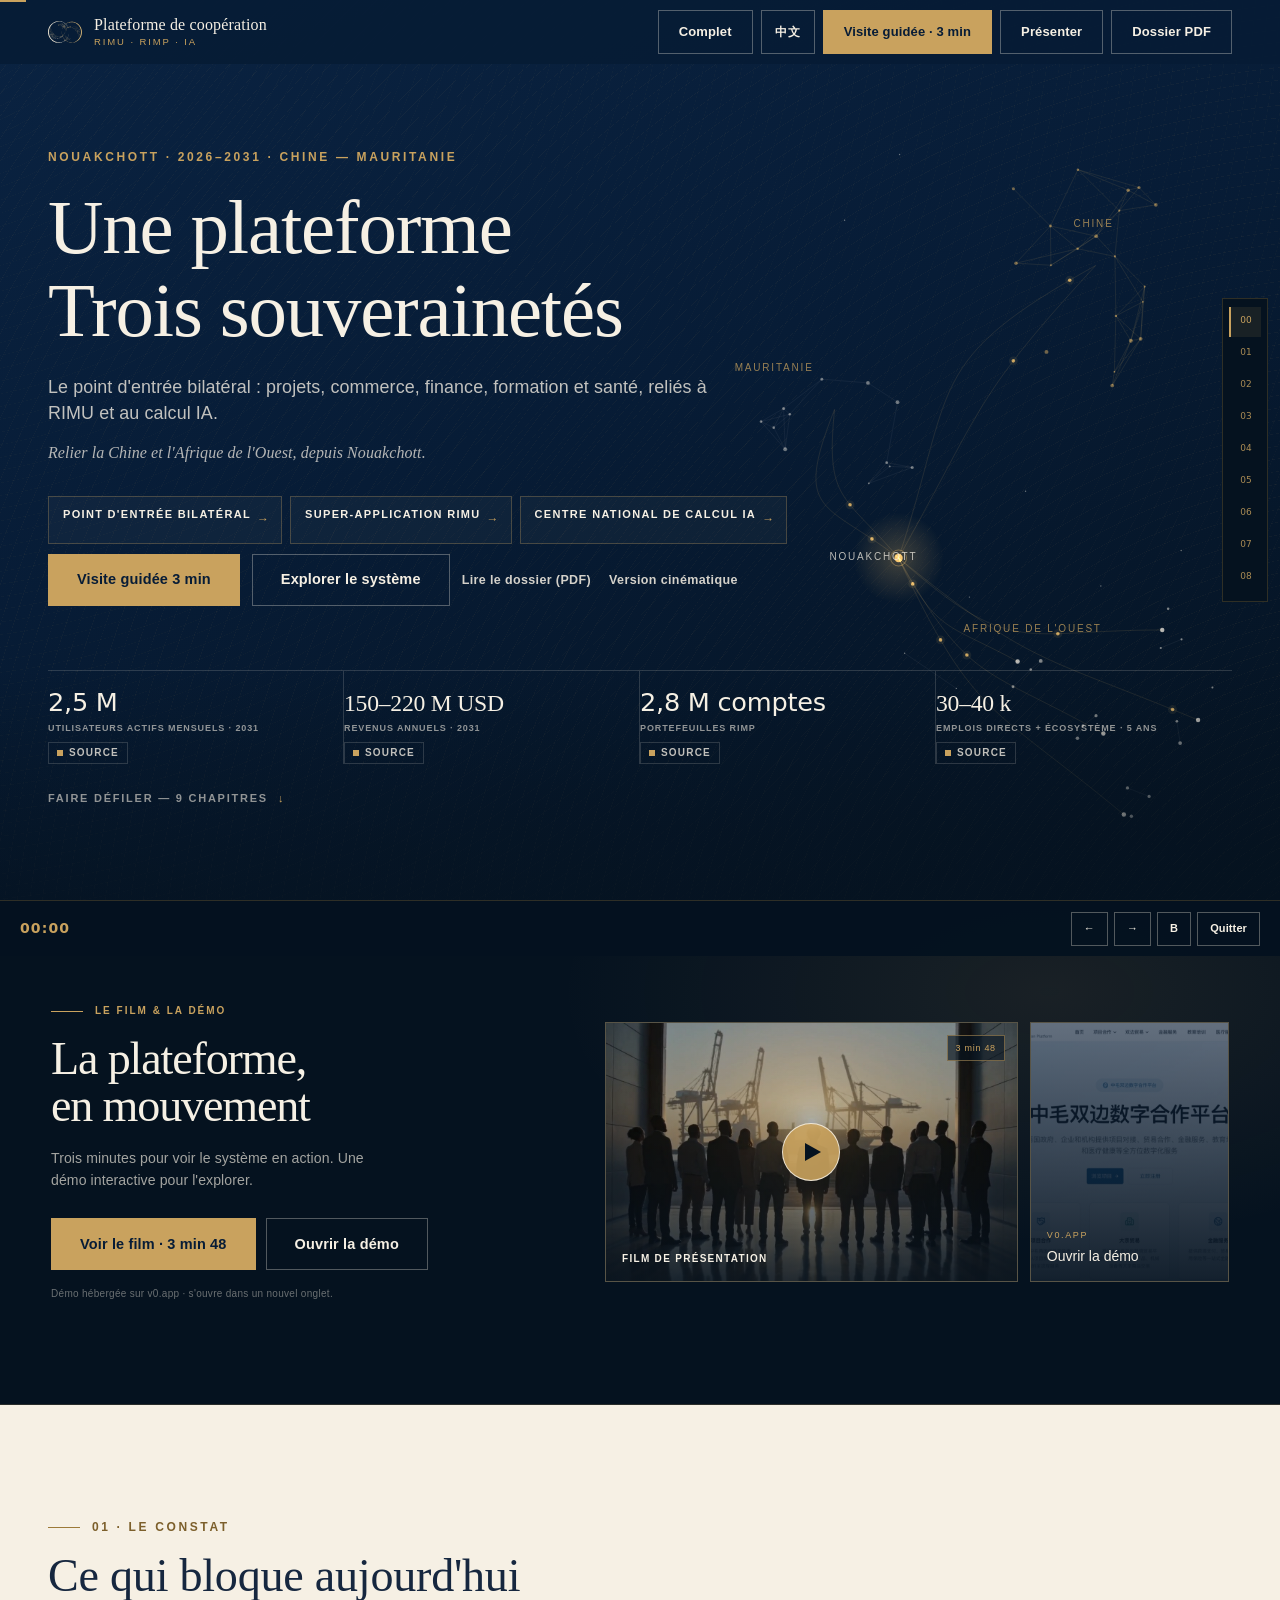
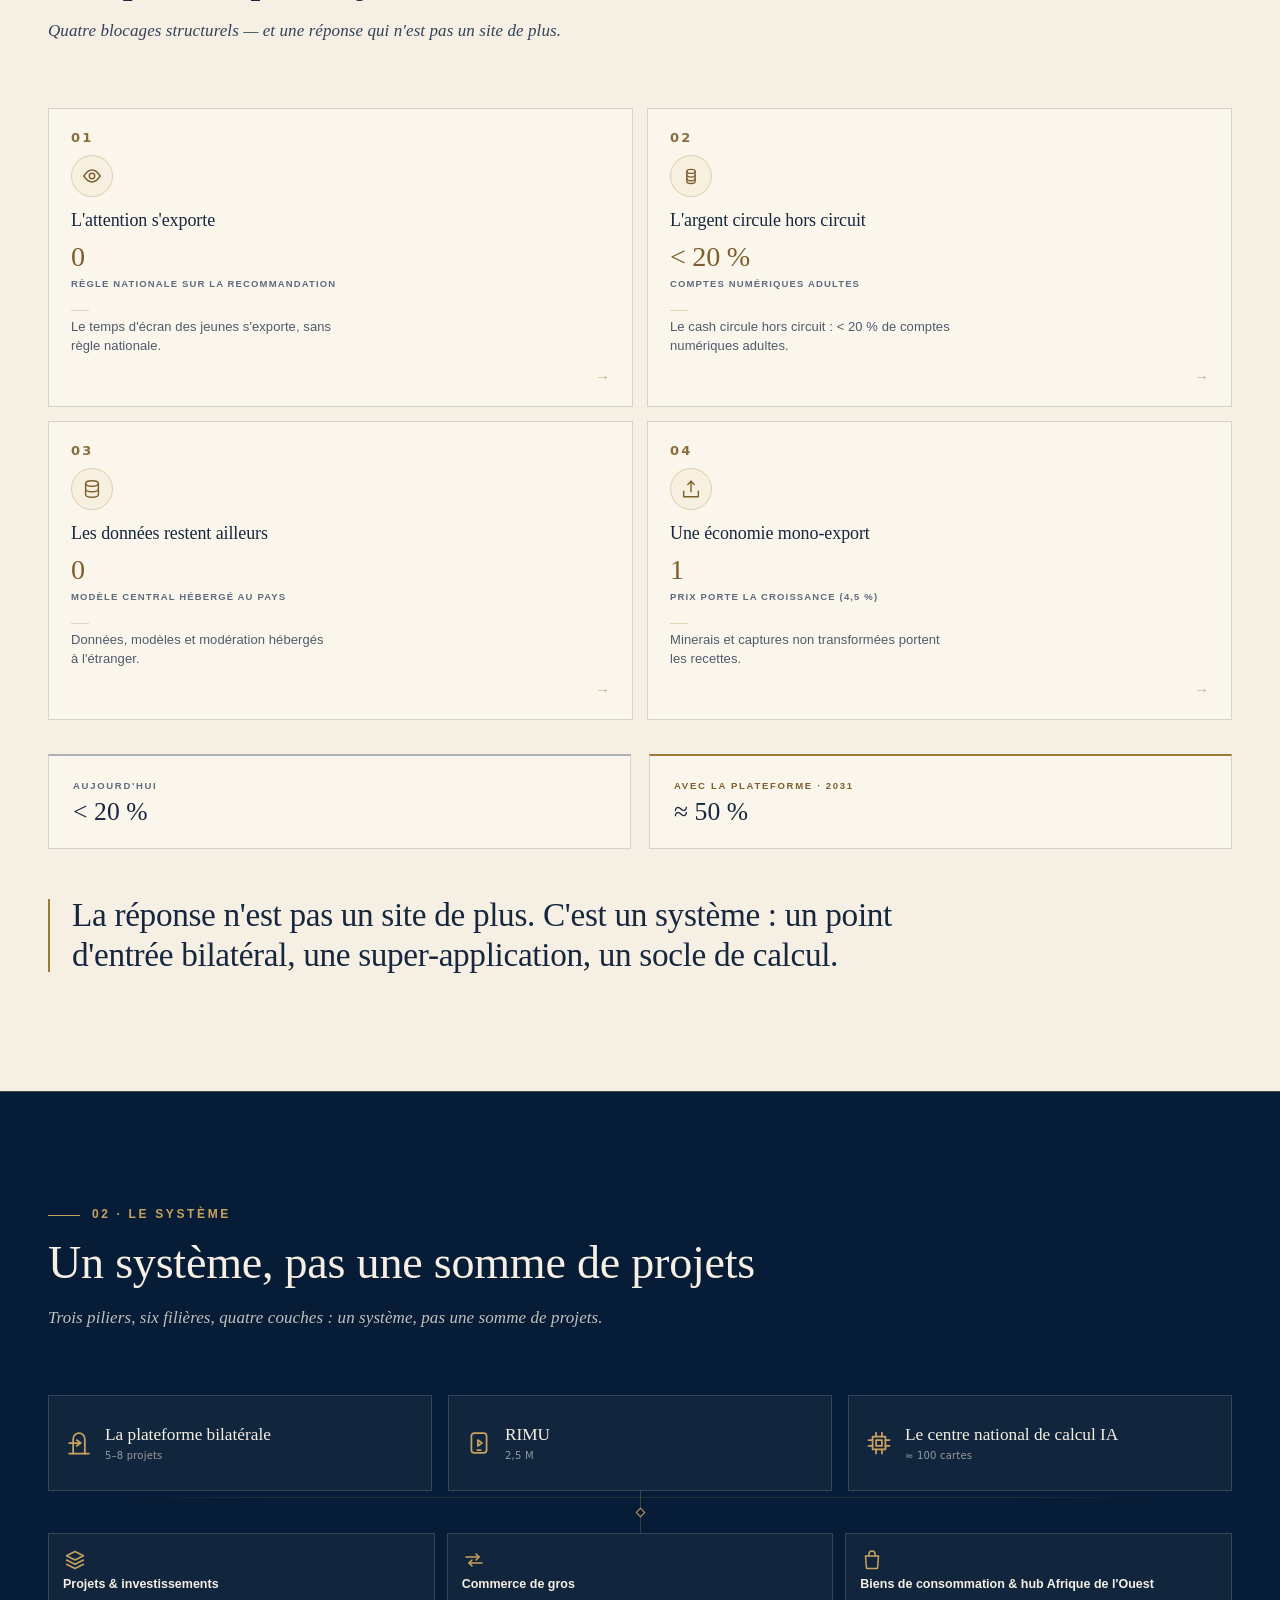
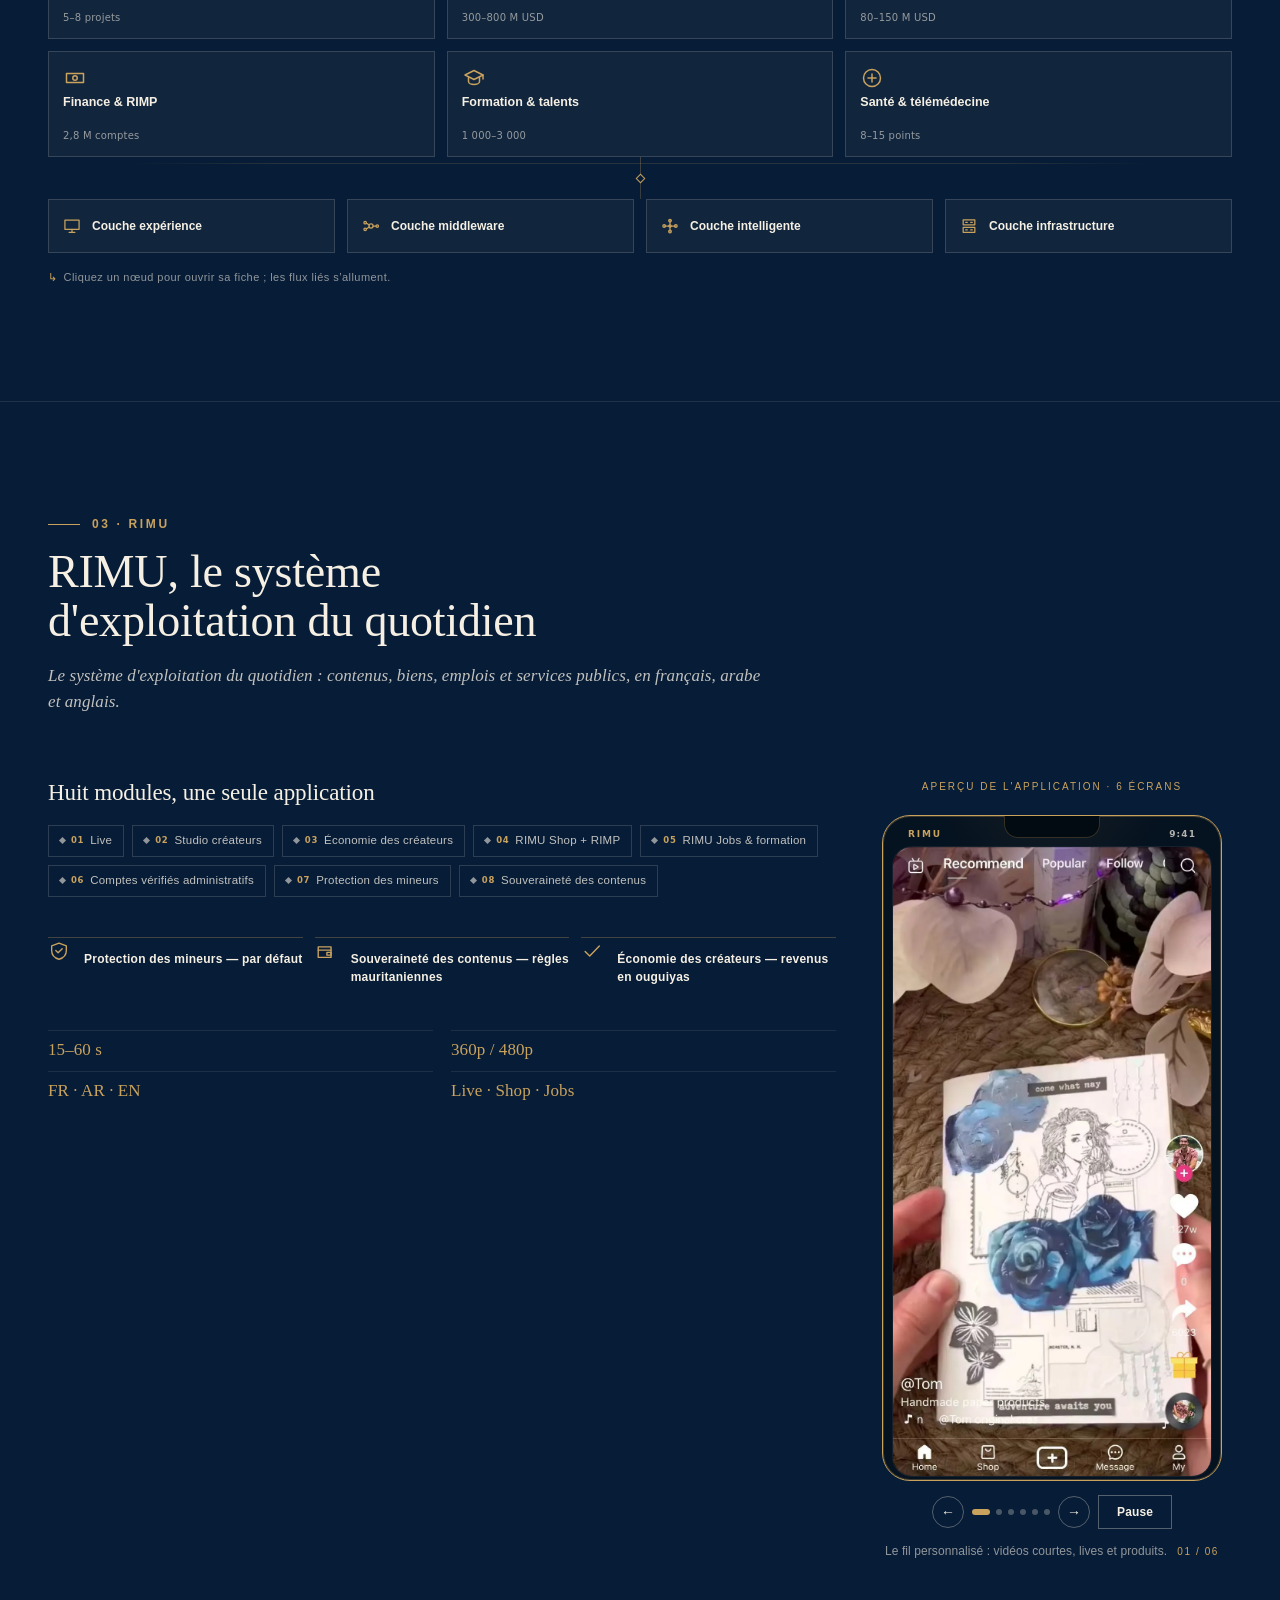
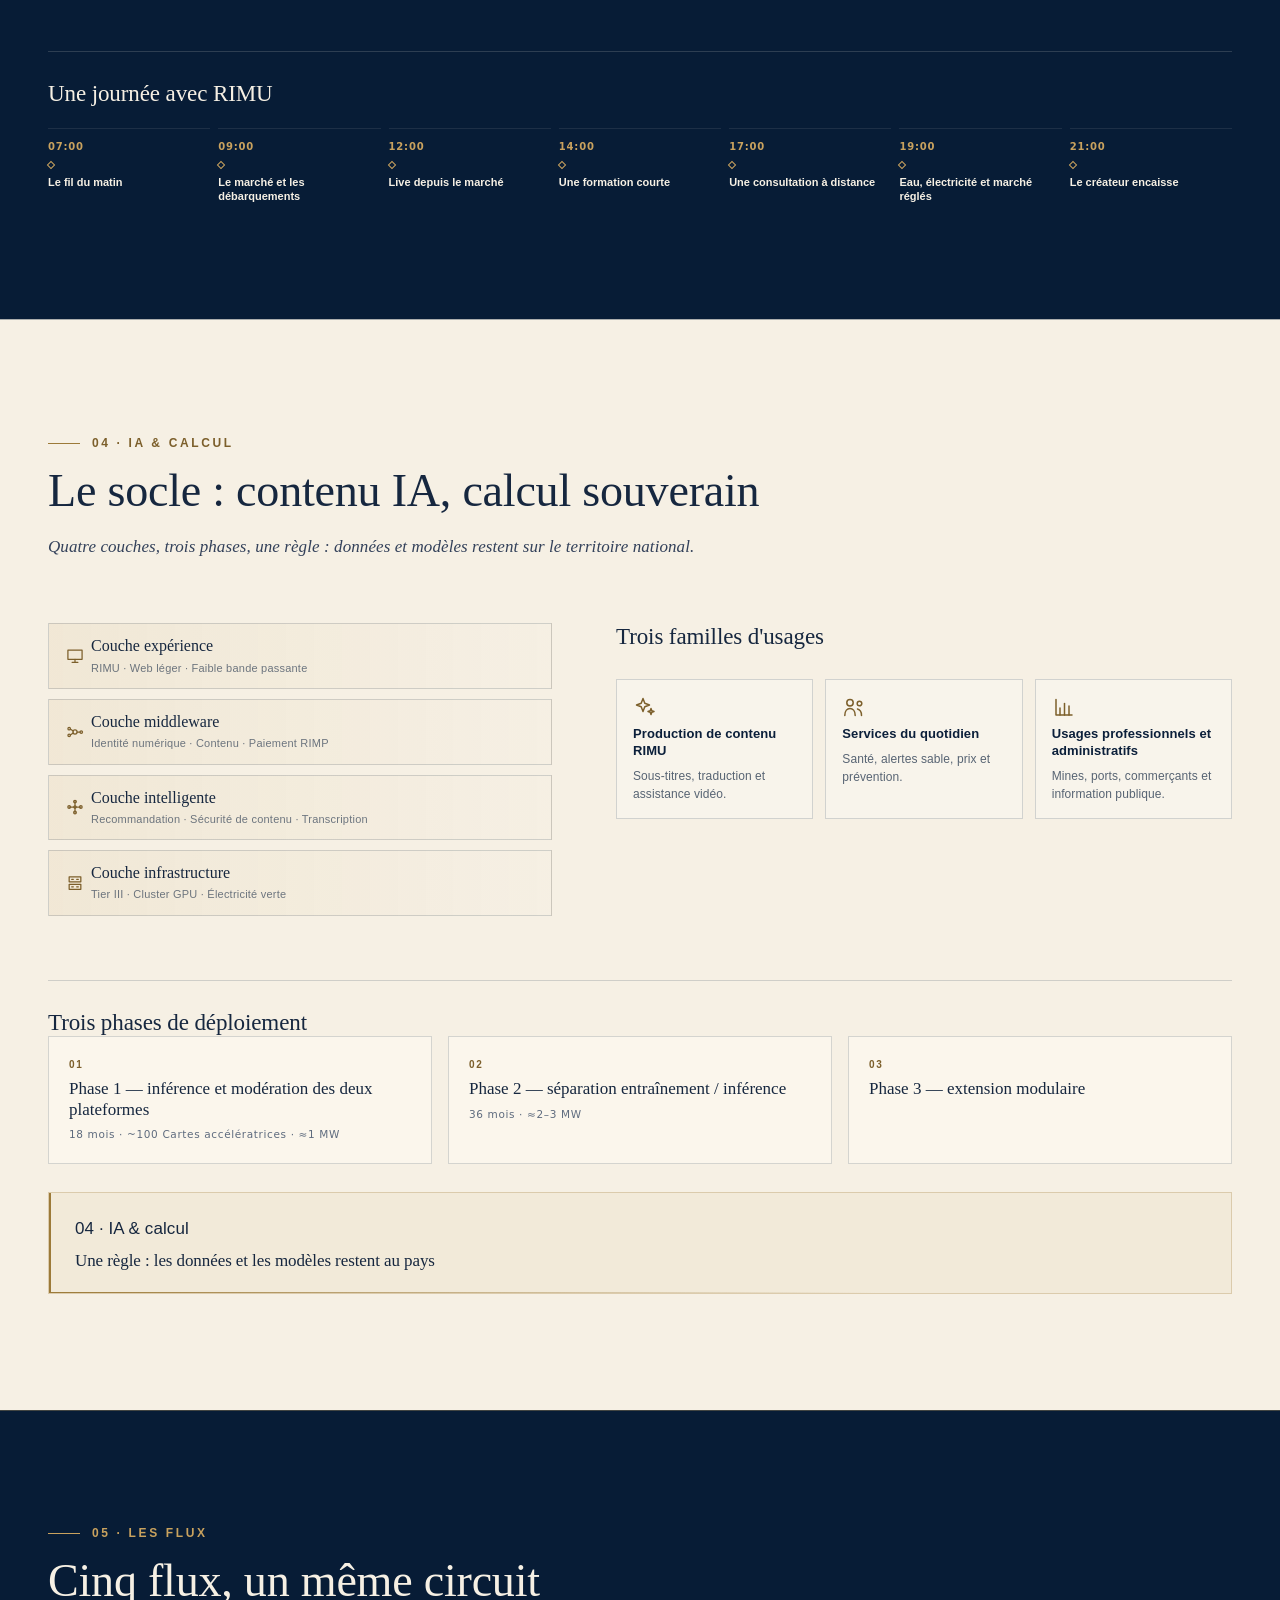
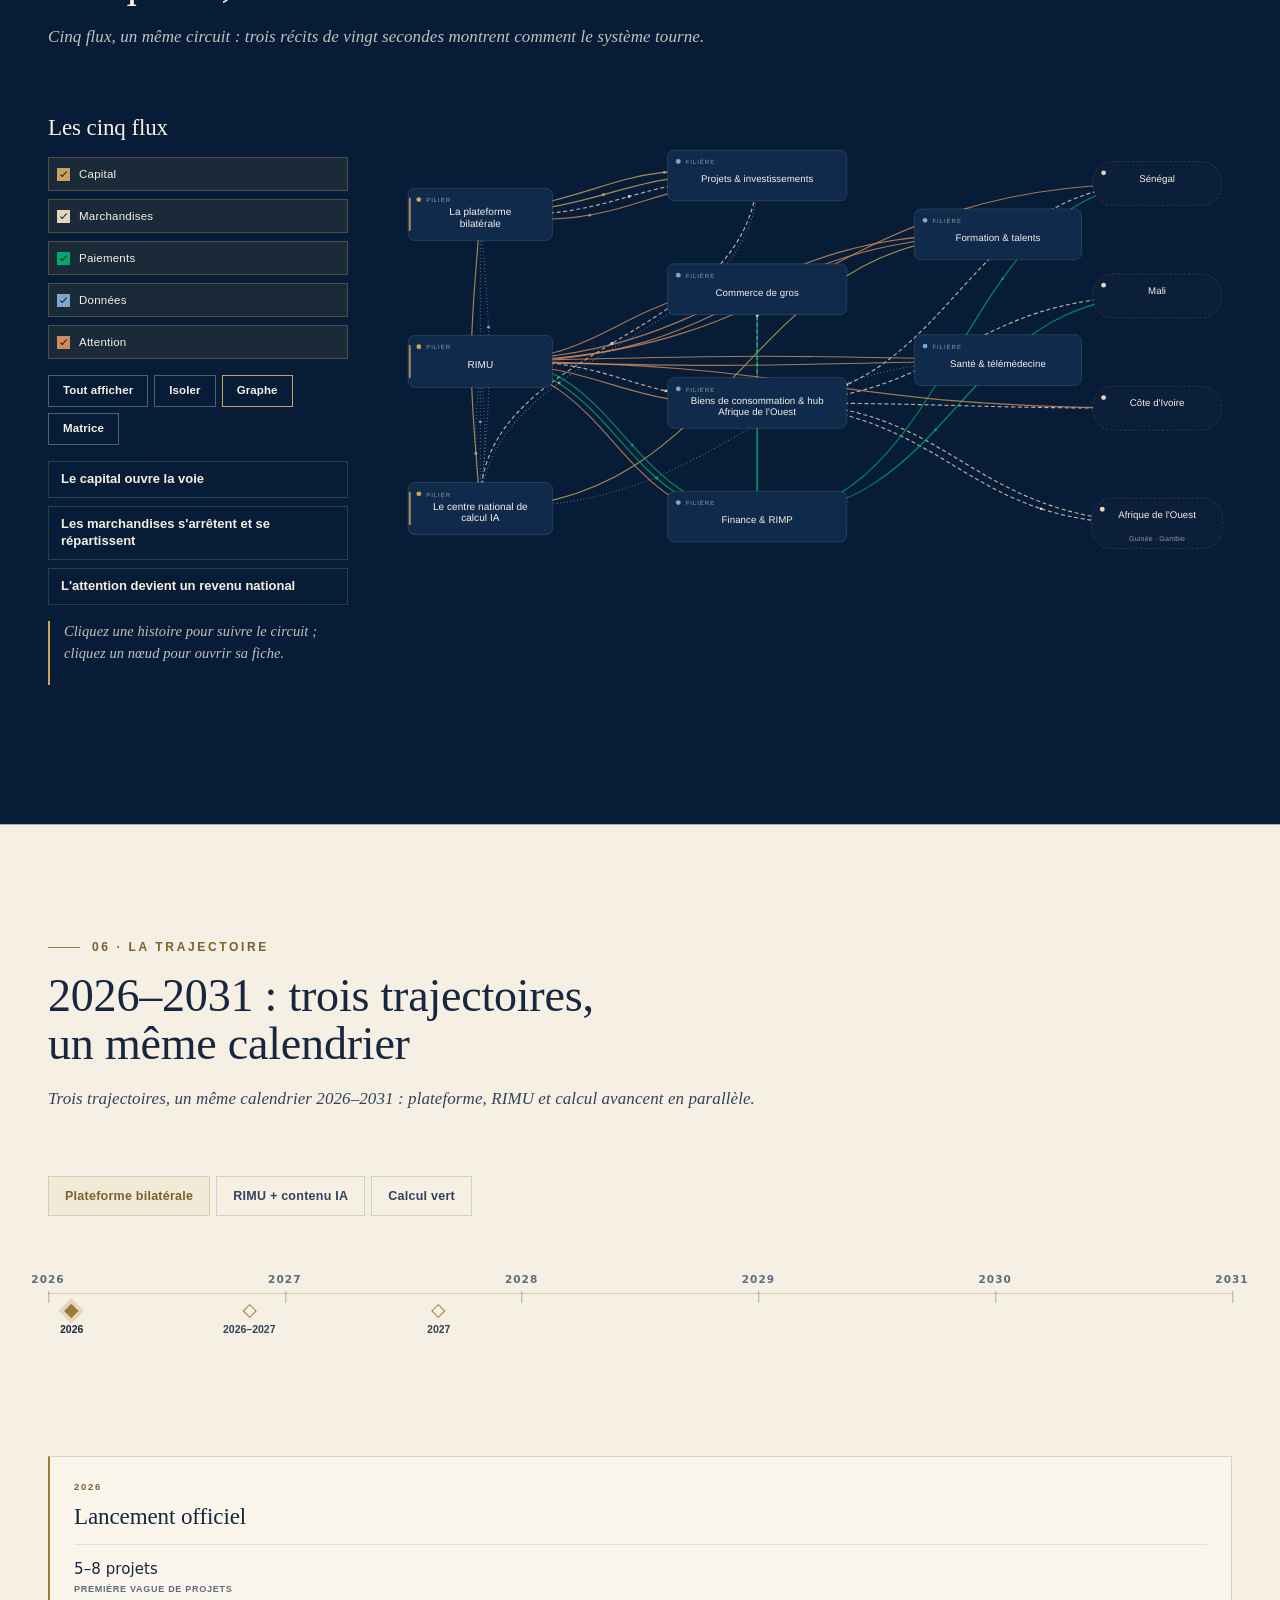
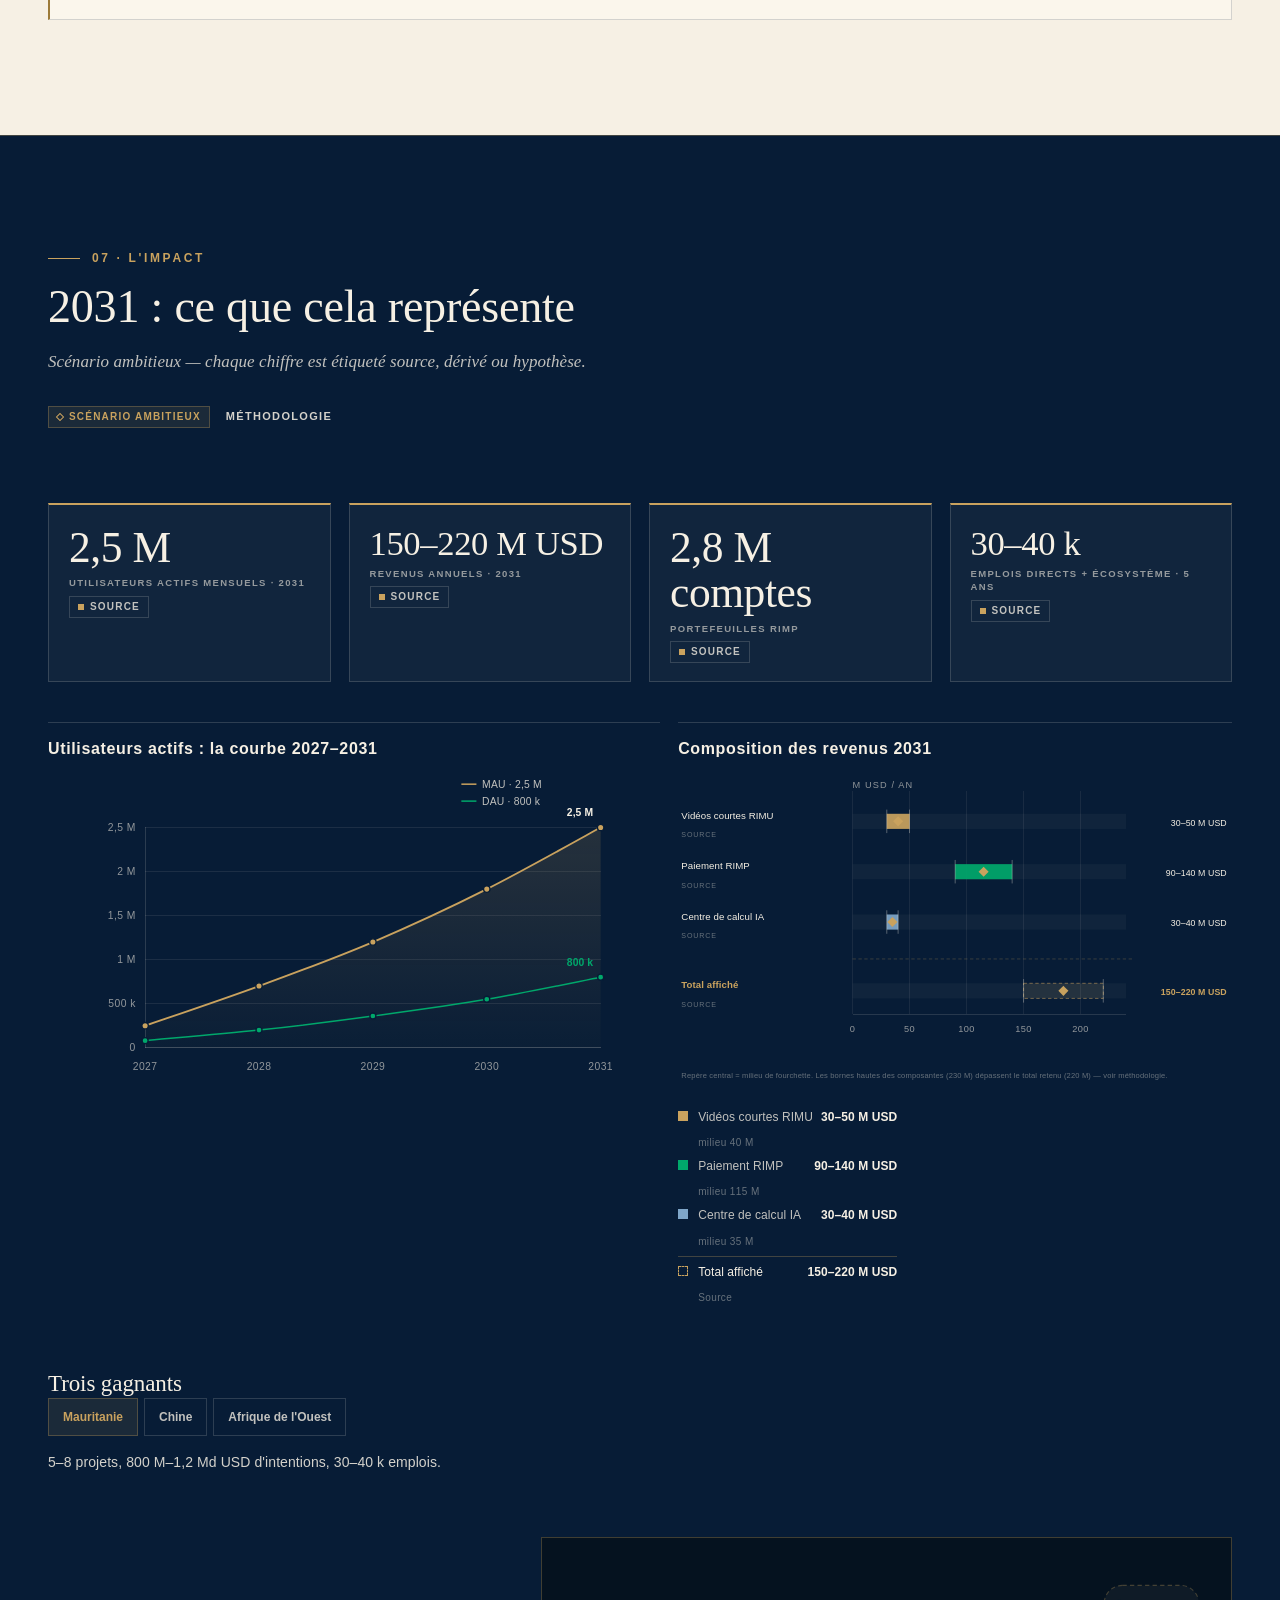
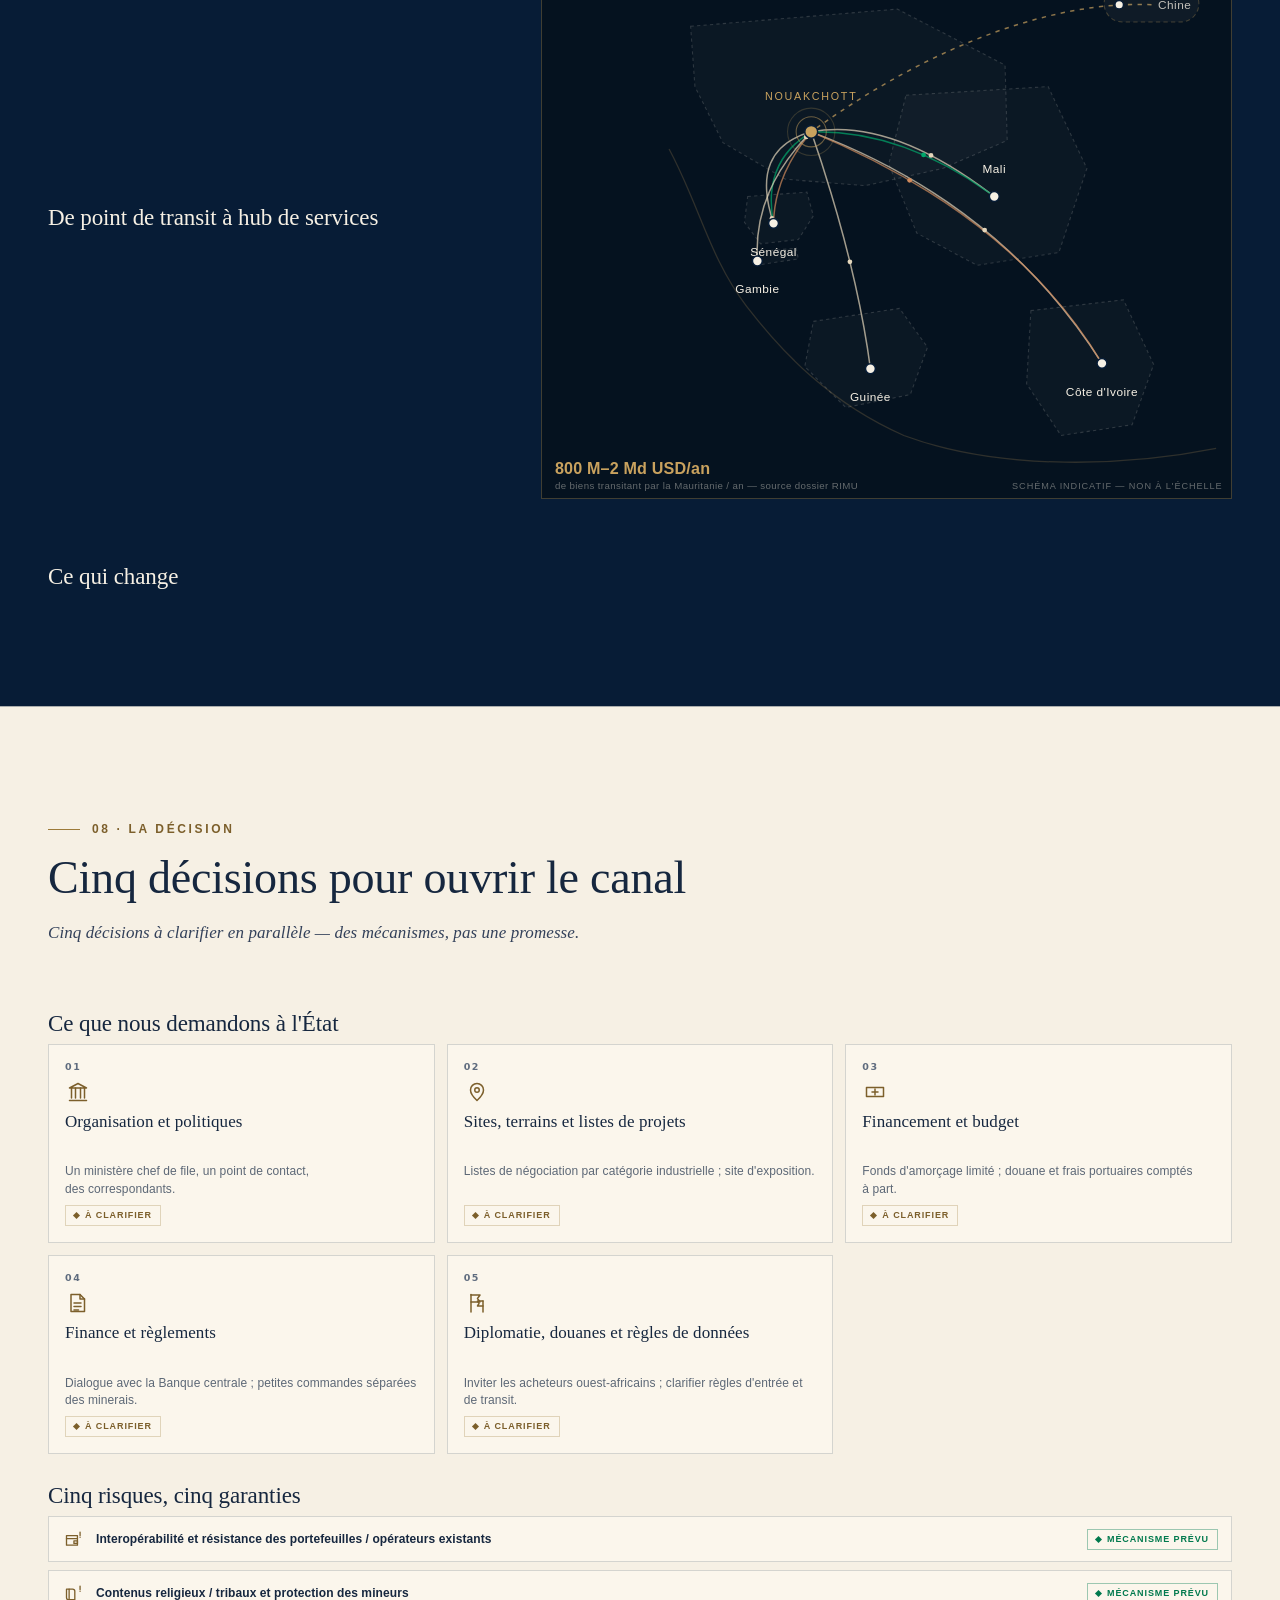
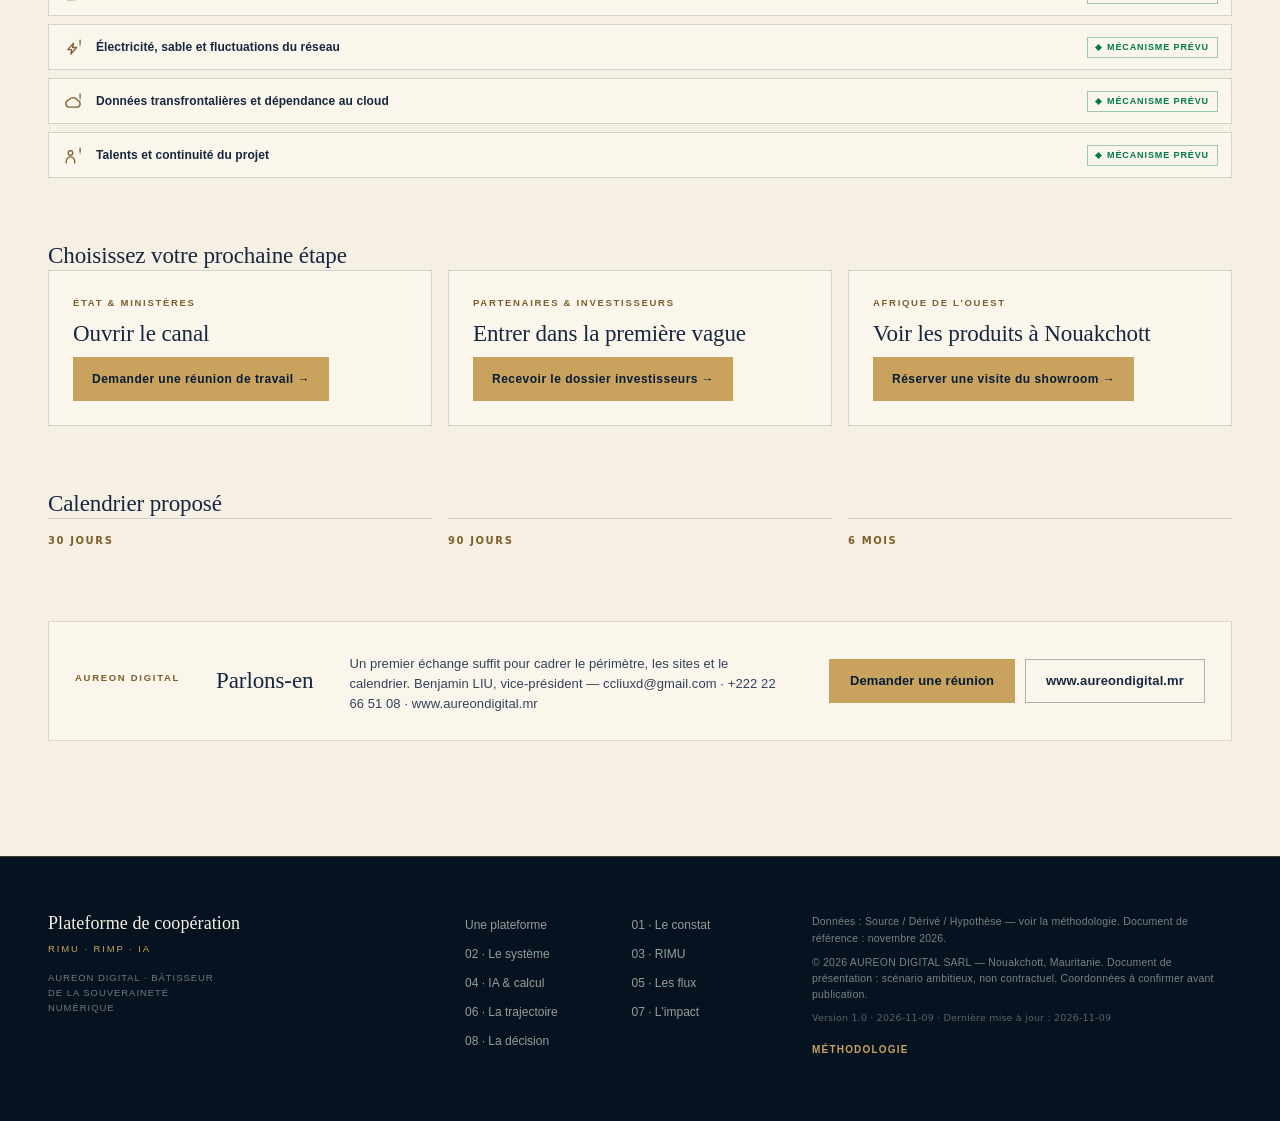
==== commit 23b2e589: "Prepare Cloudflare Pages deploy - Re-encode intro video to 22.98 MiB (Pages 25 MiB per-file limit); " ====
--- a/site/index.html
+++ b/site/index.html
@@ -8,7 +8,7 @@
 <meta property="og:title" content="Une plateforme. Trois souverainetés. — RIMU · RIMP · IA">
 <meta property="og:description" content="Coopération sino-mauritanienne : projets, commerce, finance, formation, santé — reliés à une super-application nationale et à un socle de calcul souverain.">
 <meta property="og:type" content="website">
-<meta property="og:image" content="screenshots/og-cover.png">
+<meta property="og:image" content="https://aureondigital.mr/assets/img/og-cover.png">
 <meta name="theme-color" content="#071C36">
 <link rel="icon" href="assets/img/logo-mark.svg" type="image/svg+xml">
 <link rel="stylesheet" href="assets/css/theme.css">
